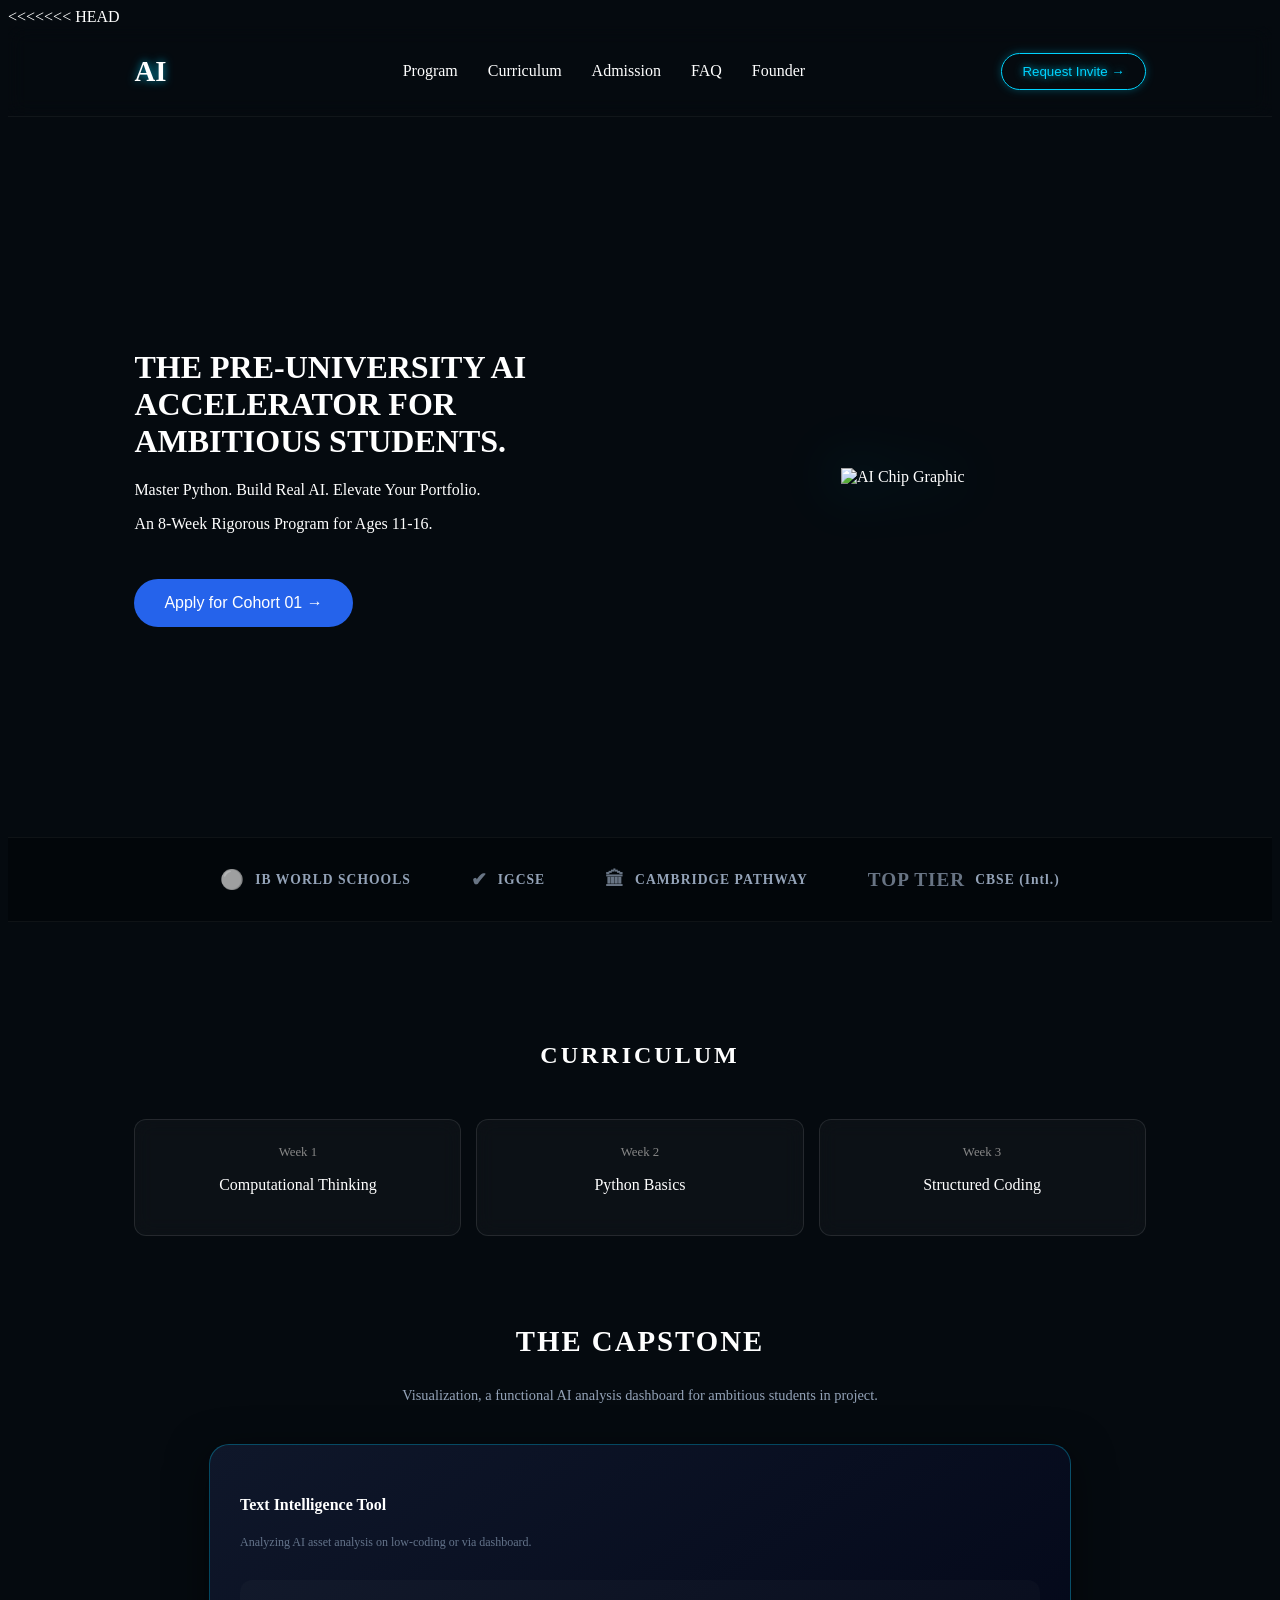
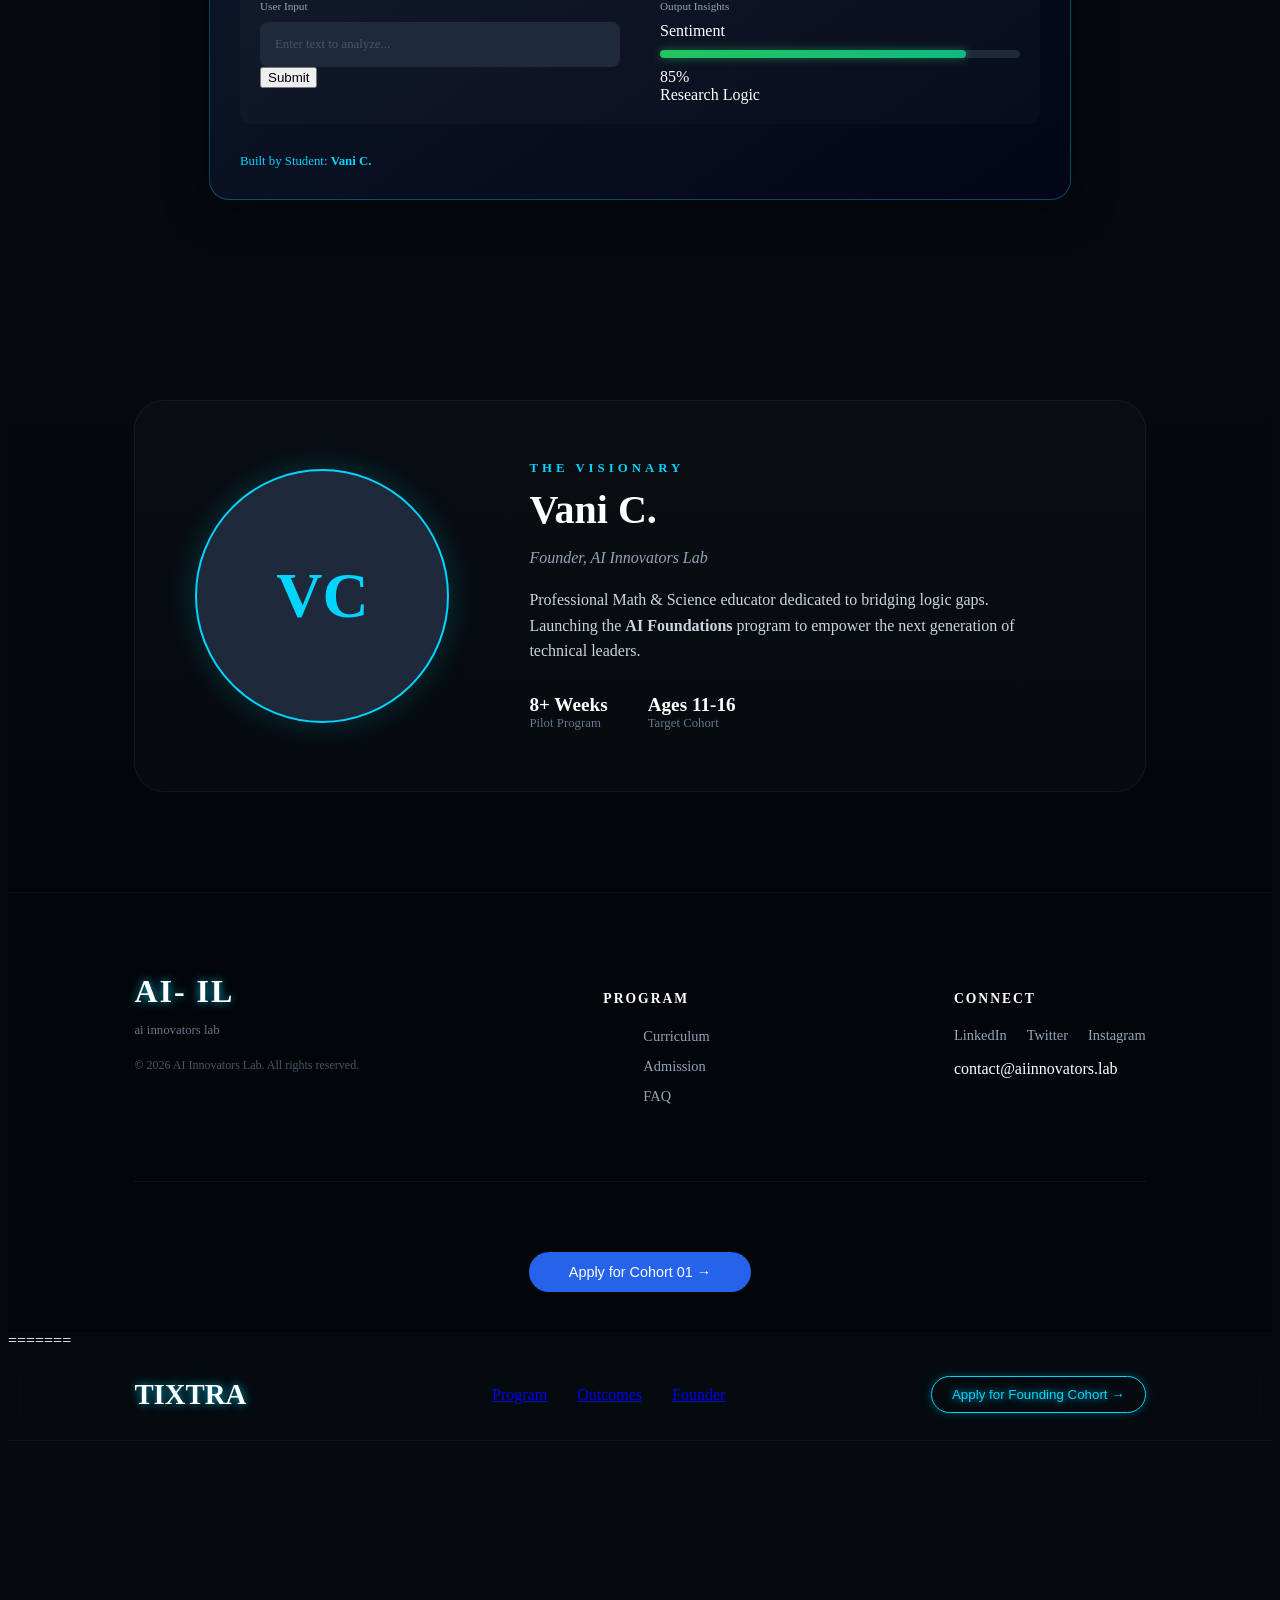
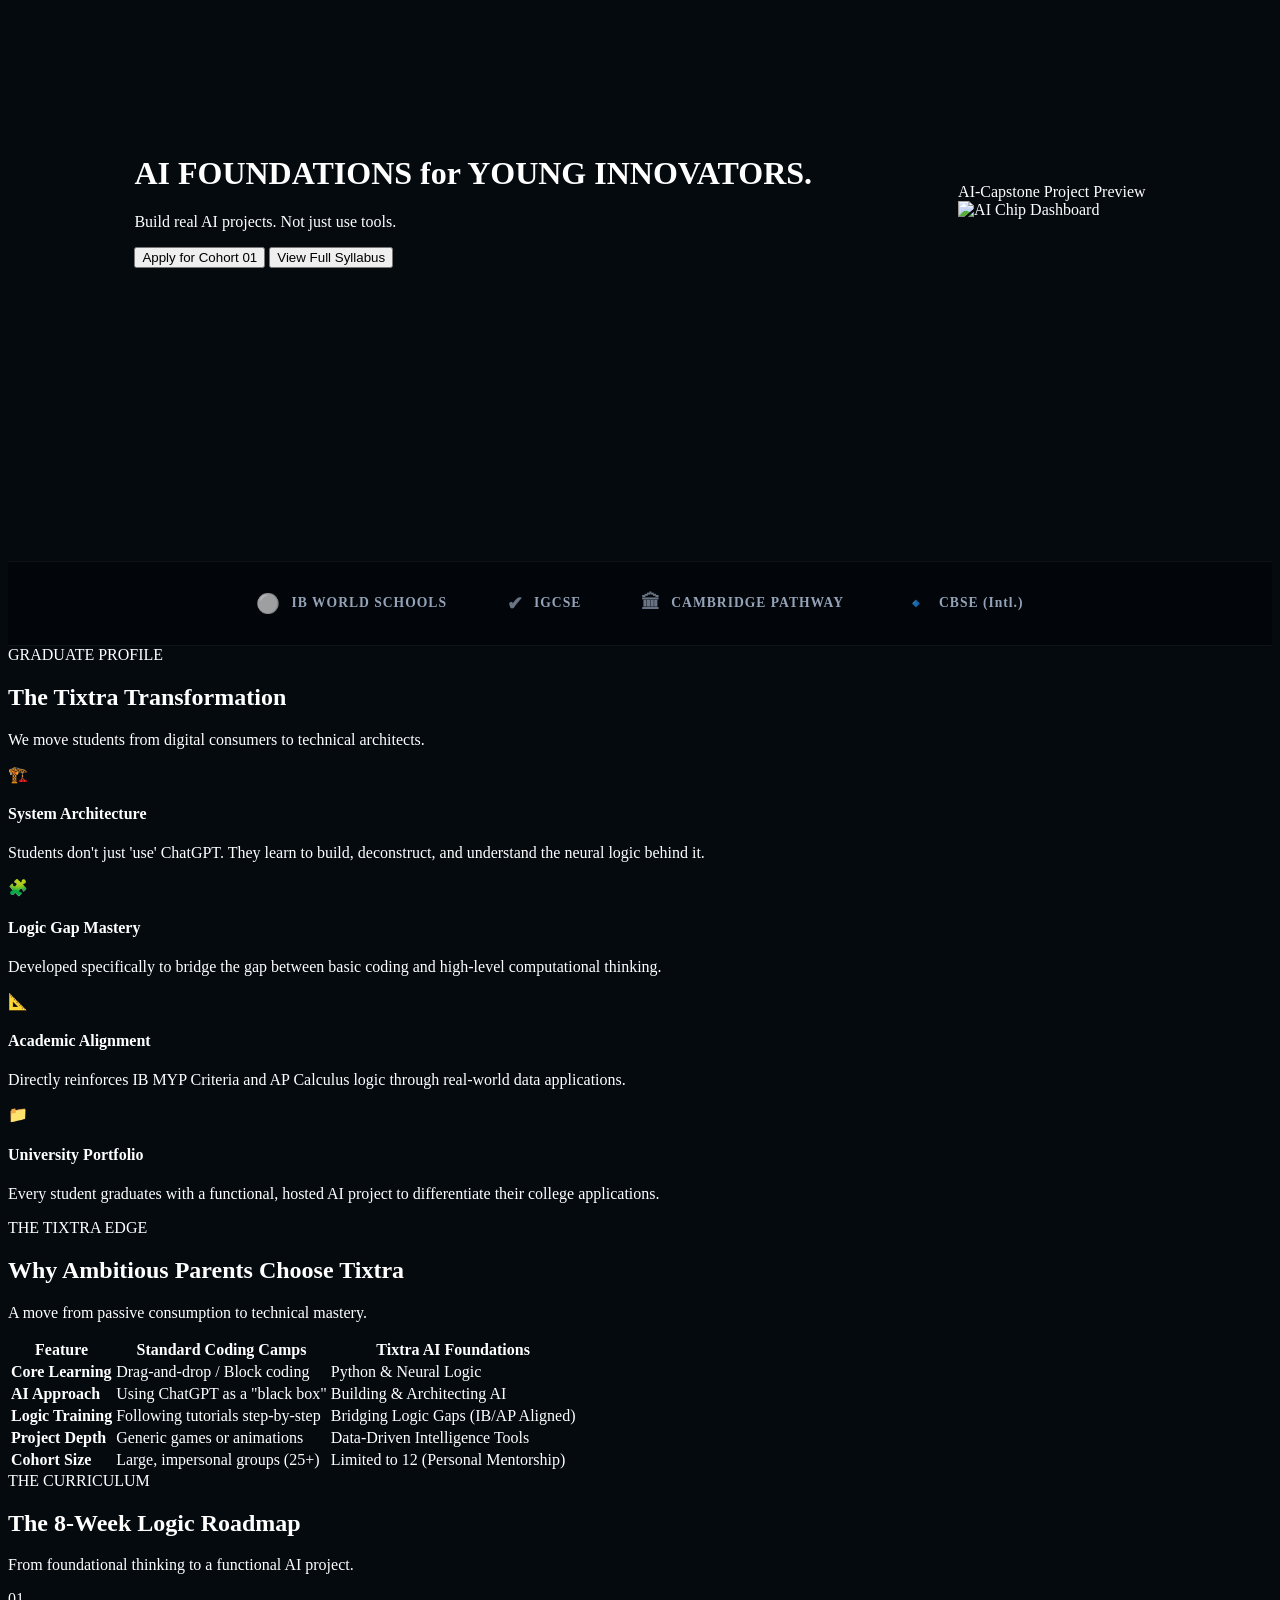
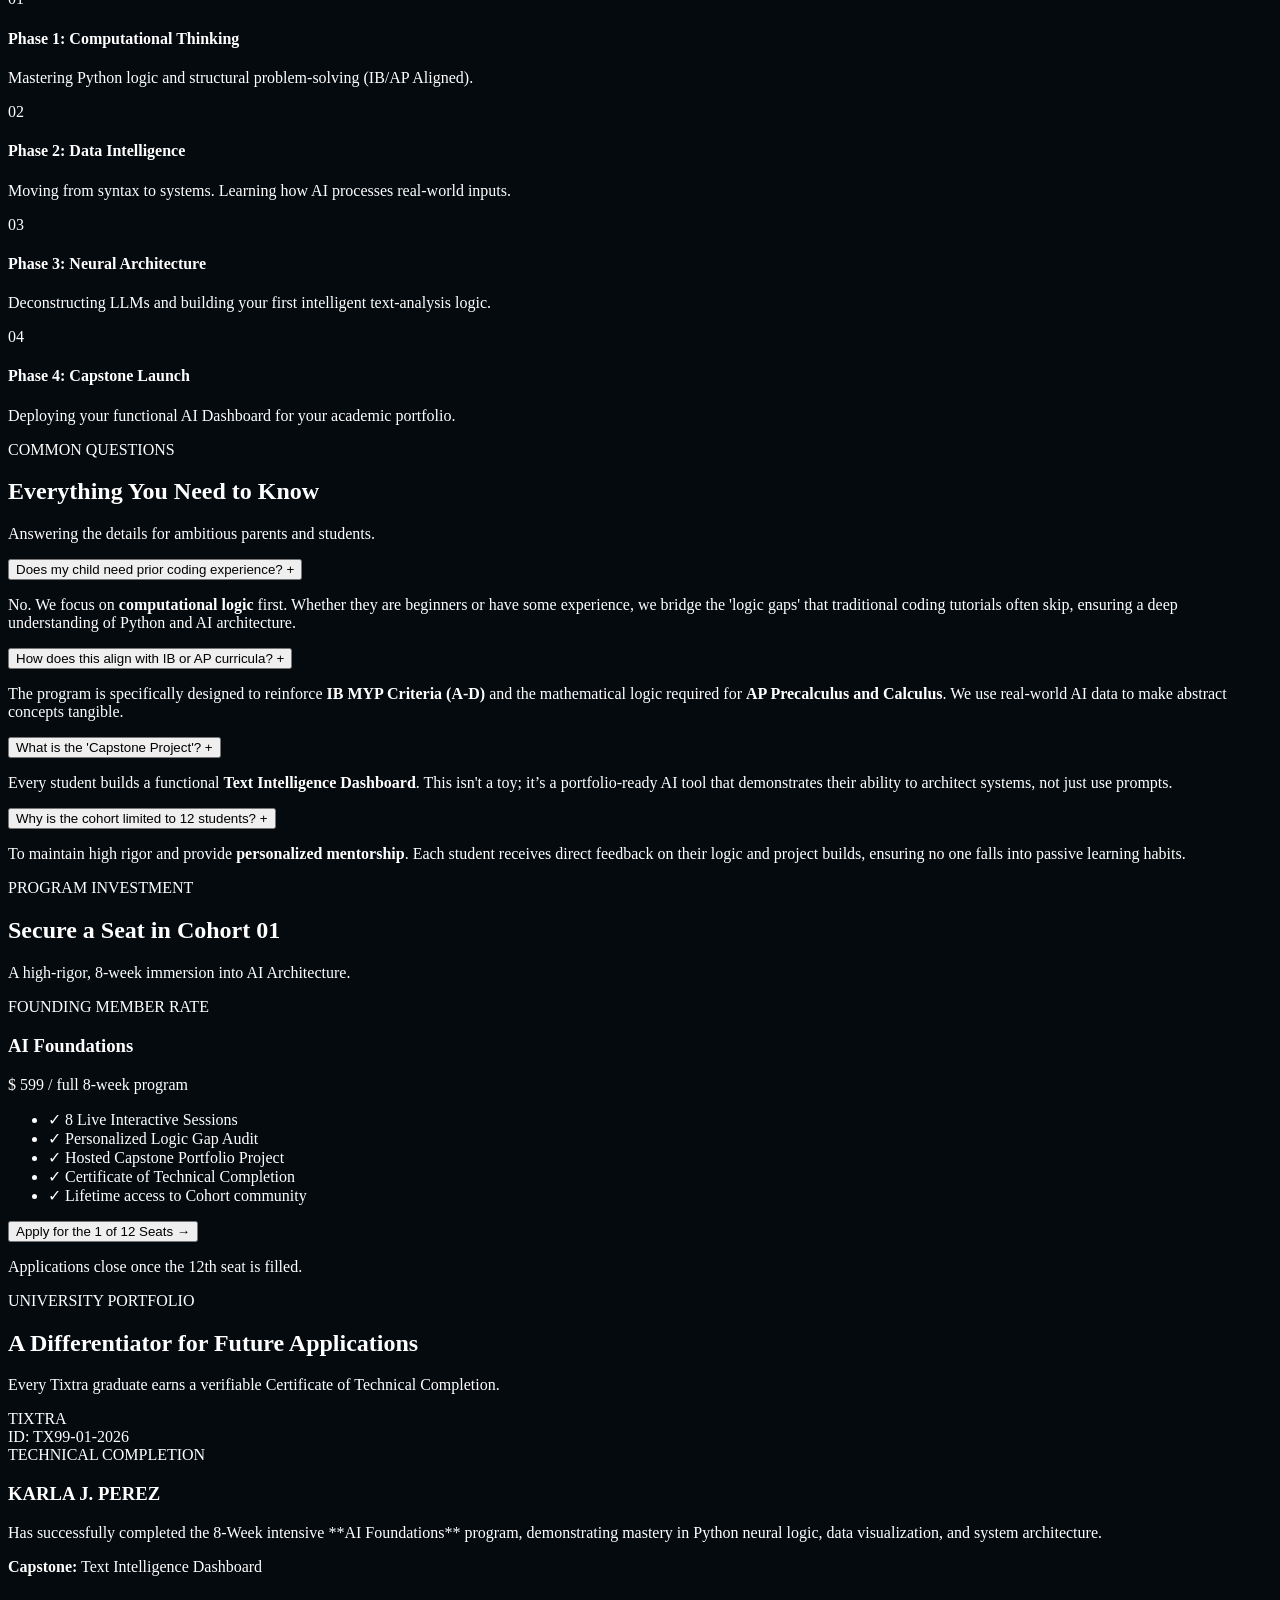
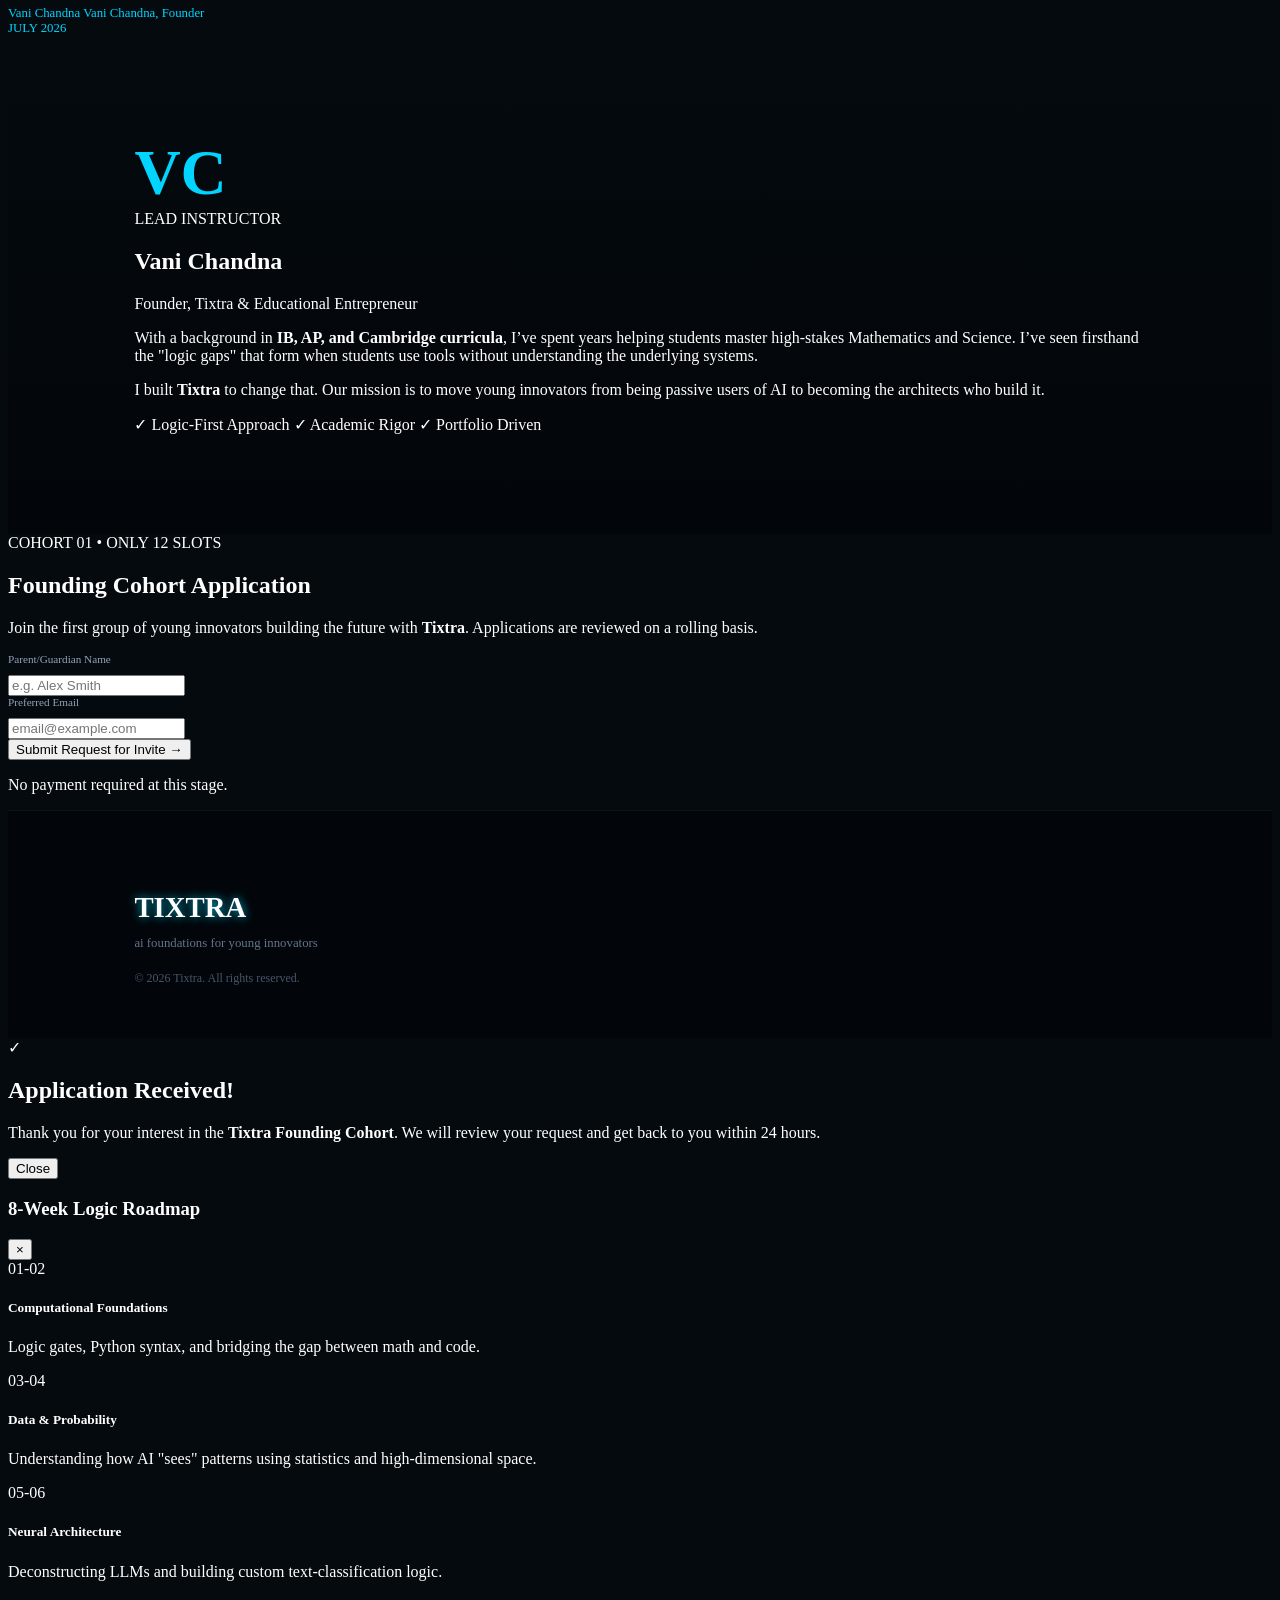
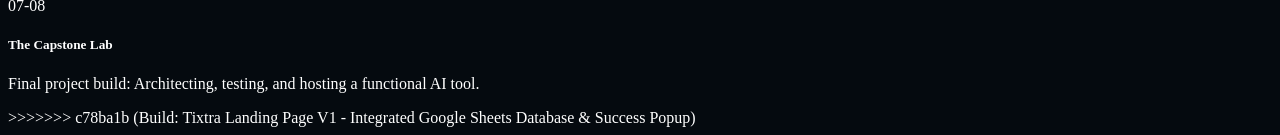
==== index.html @ eb95f3bb "Build: Tixtra Landing Page V1 - Integrated Google Sheets Database & Success Popup" ====
<<<<<<< HEAD
<!DOCTYPE html>
<html lang="en">
<head>
    <meta charset="UTF-8">
    <meta name="viewport" content="width=device-width, initial-scale=1.0">
    <title>AI Accelerator</title>
    <link rel="stylesheet" href="style.css">
</head>
<body>

    <nav>
        <div class="logo">AI</div>
        <ul>
            <li>Program</li>
            <li>Curriculum</li>
            <li>Admission</li>
            <li>FAQ</li>
            <li><a href="#founder" style="text-decoration: none; color: inherit;">Founder</a></li>
        </ul>
        <button class="invite-btn">Request Invite →</button>
    </nav>

    <header class="hero">
        <div class="hero-content">
            <h1>THE PRE-UNIVERSITY AI ACCELERATOR FOR AMBITIOUS STUDENTS.</h1>
            <p>Master Python. Build Real AI. Elevate Your Portfolio.</p>
            <p class="sub-text">An 8-Week Rigorous Program for Ages 11-16.</p>
            <button class="cta-btn">Apply for Cohort 01 →</button>
        </div>

        <div class="hero-image">
            <div class="glow-container">
                <img src="your-ai-image.png" alt="AI Chip Graphic">
                </div>
        </div>
    </header>

    <section class="partners">
    <div class="partner-item">
        <span class="icon">⚪</span> 
        <span class="text">IB WORLD SCHOOLS</span>
    </div>
    <div class="partner-item">
        <span class="icon">✔</span> 
        <span class="text">IGCSE</span>
    </div>
    <div class="partner-item">
        <span class="icon">🏛</span> 
        <span class="text">CAMBRIDGE PATHWAY</span>
    </div>
    <div class="partner-item">
        <span class="icon">TOP TIER</span> 
        <span class="text">CBSE (Intl.)</span>
    </div>
    </section>

    <section class="curriculum">
        <h2>CURRICULUM</h2>
        <div class="weeks-grid">
            <div class="week-card"><span>Week 1</span><p>Computational Thinking</p></div>
            <div class="week-card"><span>Week 2</span><p>Python Basics</p></div>
            <div class="week-card"><span>Week 3</span><p>Structured Coding</p></div>
        </div>
        <div class="capstone-container">
            <div class="capstone-header">
                <h3>THE CAPSTONE</h3>
                <p>Visualization, a functional AI analysis dashboard for ambitious students in project.</p>
            </div>

            <div class="capstone-card">
                <div class="tool-header">
                    <h4>Text Intelligence Tool</h4>
                    <span class="tool-sub">Analyzing AI asset analysis on low-coding or via dashboard.</span>
                </div>
                
                <div class="tool-body">
                    <div class="input-area">
                        <label>User Input</label>
                        <div class="input-box">Enter text to analyze...</div>
                        <button class="tool-btn">Submit</button>
                    </div>
                    
                    <div class="output-area">
                        <label>Output Insights</label>
                        <div class="stat-bar">
                            <span>Sentiment</span>
                            <div class="progress-bg"><div class="progress-fill"></div></div>
                            <span class="percentage">85%</span>
                        </div>
                        <div class="tags">
                            <span>Research</span>
                            <span>Logic</span>
                        </div>
                    </div>
                </div>
                
                <div class="card-footer">
                    Built by Student: <strong>Vani C.</strong>
                </div>
            </div>
        </div>
    </section>

    <section id="founder" class="founder-section">
        <div class="founder-container">
            <div class="founder-image">
                <div class="profile-circle">
                    <span class="initials">VC</span>
                </div>
            </div>
            
            <div class="founder-info">
                <span class="label">THE VISIONARY</span>
                <h2>Vani C.</h2>
                <p class="founder-role">Founder, AI Innovators Lab</p>
                <p class="founder-bio">
                    Professional Math & Science educator dedicated to bridging logic gaps. 
                    Launching the <strong>AI Foundations</strong> program to empower the 
                    next generation of technical leaders.
                </p>
                <div class="founder-stats">
                    <div class="stat"><strong>8+ Weeks</strong><span>Pilot Program</span></div>
                    <div class="stat"><strong>Ages 11-16</strong><span>Target Cohort</span></div>
                </div>
            </div>
        </div>
    </section>

    <footer class="main-footer">
        <div class="footer-grid">
            <div class="footer-brand">
                <div class="logo">AI- IL</div>
                <p class="brand-tagline">ai innovators lab</p>
                <p class="copyright">© 2026 AI Innovators Lab. All rights reserved.</p>
            </div>

            <div class="footer-links">
                <h4>PROGRAM</h4>
                <ul>
                    <li><a href="#">Curriculum</a></li>
                    <li><a href="#">Admission</a></li>
                    <li><a href="#">FAQ</a></li>
                </ul>
            </div>

            <div class="footer-contact">
                <h4>CONNECT</h4>
                <div class="social-icons">
                    <a href="#">LinkedIn</a>
                    <a href="#">Twitter</a>
                    <a href="#">Instagram</a>
                </div>
                <p class="contact-email">contact@aiinnovators.lab</p>
            </div>
        </div>
        
        <div class="footer-cta">
            <button class="cta-btn footer-btn">Apply for Cohort 01 →</button>
        </div>
    </footer>
</body>
=======
<!DOCTYPE html>
<html lang="en">
<head>
    <meta charset="UTF-8">
    <meta name="viewport" content="width=device-width, initial-scale=1.0">
    <title>Tixtra | AI Foundations</title>
    <link rel="stylesheet" href="style.css">
    <link rel="preconnect" href="https://fonts.googleapis.com">
    <link rel="preconnect" href="https://fonts.gstatic.com" crossorigin>
    <link href="https://fonts.googleapis.com/css2?family=Inter:wght@400;600;800;900&display=swap" rel="stylesheet">
    <link href="https://fonts.googleapis.com/css2?family=Dancing+Script&display=swap" rel="stylesheet">
</head>
<body>

    <nav>
        <div class="logo">TIXTRA</div>
        <ul>
            <li><a href="#hero">Program</a></li>
            <li><a href="#outcomes">Outcomes</a></li>
            <li><a href="#founder">Founder</a></li>
        </ul>
        <button class="invite-btn" onclick="location.href='#enroll'">Apply for Founding Cohort →</button>
    </nav>

    <header class="hero" id="hero">
        <div class="hero-left">
            <h1>AI FOUNDATIONS for YOUNG INNOVATORS.</h1>
            <p class="hero-subtext">Build real AI projects. Not just use tools.</p>
            <div class="hero-btns">
                <button class="blue-btn" onclick="location.href='#enroll'">Apply for Cohort 01</button>
                <button class="outline-btn" id="openSyllabus">View Full Syllabus</button>
            </div>
        </div>
        <div class="hero-right">
            <div class="dashboard-preview">
                <div class="dashboard-header">
                    <span>AI-Capstone Project Preview</span>
                </div>
                <div class="dashboard-body">
                    <img src="your-ai-graphic.png" alt="AI Chip Dashboard">
                </div>
            </div>
        </div>
    </header>

    <section class="partners">
        <div class="partner-item"><span class="icon">⚪</span><span class="text">IB WORLD SCHOOLS</span></div>
        <div class="partner-item"><span class="icon">✔</span><span class="text">IGCSE</span></div>
        <div class="partner-item"><span class="icon">🏛</span><span class="text">CAMBRIDGE PATHWAY</span></div>
        <div class="partner-item"><span class="icon">🔹</span><span class="text">CBSE (Intl.)</span></div>
    </section>

    <section id="outcomes" class="outcomes-section">
        <div class="section-header">
            <span class="label">GRADUATE PROFILE</span>
            <h2>The Tixtra Transformation</h2>
            <p>We move students from digital consumers to technical architects.</p>
        </div>

        <div class="outcomes-grid">
            <div class="outcome-card">
                <div class="outcome-icon">🏗️</div>
                <h4>System Architecture</h4>
                <p>Students don't just 'use' ChatGPT. They learn to build, deconstruct, and understand the neural logic behind it.</p>
            </div>

            <div class="outcome-card">
                <div class="outcome-icon">🧩</div>
                <h4>Logic Gap Mastery</h4>
                <p>Developed specifically to bridge the gap between basic coding and high-level computational thinking.</p>
            </div>

            <div class="outcome-card">
                <div class="outcome-icon">📐</div>
                <h4>Academic Alignment</h4>
                <p>Directly reinforces IB MYP Criteria and AP Calculus logic through real-world data applications.</p>
            </div>

            <div class="outcome-card highlight-card">
                <div class="outcome-icon">📁</div>
                <h4>University Portfolio</h4>
                <p>Every student graduates with a functional, hosted AI project to differentiate their college applications.</p>
            </div>
        </div>
    </section>

    <section id="comparison" class="comparison-section">
        <div class="section-header">
            <span class="label">THE TIXTRA EDGE</span>
            <h2>Why Ambitious Parents Choose Tixtra</h2>
            <p>A move from passive consumption to technical mastery.</p>
        </div>

        <div class="table-container">
            <table class="comparison-table">
                <thead>
                    <tr>
                        <th>Feature</th>
                        <th>Standard Coding Camps</th>
                        <th class="tixtra-column">Tixtra AI Foundations</th>
                    </tr>
                </thead>
                <tbody>
                    <tr>
                        <td><strong>Core Learning</strong></td>
                        <td>Drag-and-drop / Block coding</td>
                        <td class="tixtra-cell">Python & Neural Logic</td>
                    </tr>
                    <tr>
                        <td><strong>AI Approach</strong></td>
                        <td>Using ChatGPT as a "black box"</td>
                        <td class="tixtra-cell">Building & Architecting AI</td>
                    </tr>
                    <tr>
                        <td><strong>Logic Training</strong></td>
                        <td>Following tutorials step-by-step</td>
                        <td class="tixtra-cell">Bridging Logic Gaps (IB/AP Aligned)</td>
                    </tr>
                    <tr>
                        <td><strong>Project Depth</strong></td>
                        <td>Generic games or animations</td>
                        <td class="tixtra-cell">Data-Driven Intelligence Tools</td>
                    </tr>
                    <tr>
                        <td><strong>Cohort Size</strong></td>
                        <td>Large, impersonal groups (25+)</td>
                        <td class="tixtra-cell">Limited to 12 (Personal Mentorship)</td>
                    </tr>
                </tbody>
            </table>
        </div>
    </section>

    <section id="roadmap" class="roadmap-section">
        <div class="section-header">
            <span class="label">THE CURRICULUM</span>
            <h2>The 8-Week Logic Roadmap</h2>
            <p>From foundational thinking to a functional AI project.</p>
        </div>

        <div class="roadmap-container">
            <div class="roadmap-step">
                <div class="step-marker">01</div>
                <div class="step-content">
                    <h4>Phase 1: Computational Thinking</h4>
                    <p>Mastering Python logic and structural problem-solving (IB/AP Aligned).</p>
                </div>
            </div>

            <div class="roadmap-step">
                <div class="step-marker">02</div>
                <div class="step-content">
                    <h4>Phase 2: Data Intelligence</h4>
                    <p>Moving from syntax to systems. Learning how AI processes real-world inputs.</p>
                </div>
            </div>

            <div class="roadmap-step">
                <div class="step-marker">03</div>
                <div class="step-content">
                    <h4>Phase 3: Neural Architecture</h4>
                    <p>Deconstructing LLMs and building your first intelligent text-analysis logic.</p>
                </div>
            </div>

            <div class="roadmap-step glow-step">
                <div class="step-marker">04</div>
                <div class="step-content">
                    <h4>Phase 4: Capstone Launch</h4>
                    <p>Deploying your functional AI Dashboard for your academic portfolio.</p>
                </div>
            </div>
        </div>
    </section>

    <section id="faq" class="faq-section">
        <div class="section-header">
            <span class="label">COMMON QUESTIONS</span>
            <h2>Everything You Need to Know</h2>
            <p>Answering the details for ambitious parents and students.</p>
        </div>

        <div class="faq-container">
            <div class="faq-item">
                <button class="faq-question">Does my child need prior coding experience? <span>+</span></button>
                <div class="faq-answer">
                    <p>No. We focus on <strong>computational logic</strong> first. Whether they are beginners or have some experience, we bridge the 'logic gaps' that traditional coding tutorials often skip, ensuring a deep understanding of Python and AI architecture.</p>
                </div>
            </div>

            <div class="faq-item">
                <button class="faq-question">How does this align with IB or AP curricula? <span>+</span></button>
                <div class="faq-answer">
                    <p>The program is specifically designed to reinforce <strong>IB MYP Criteria (A-D)</strong> and the mathematical logic required for <strong>AP Precalculus and Calculus</strong>. We use real-world AI data to make abstract concepts tangible.</p>
                </div>
            </div>

            <div class="faq-item">
                <button class="faq-question">What is the 'Capstone Project'? <span>+</span></button>
                <div class="faq-answer">
                    <p>Every student builds a functional <strong>Text Intelligence Dashboard</strong>. This isn't a toy; it’s a portfolio-ready AI tool that demonstrates their ability to architect systems, not just use prompts.</p>
                </div>
            </div>

            <div class="faq-item">
                <button class="faq-question">Why is the cohort limited to 12 students? <span>+</span></button>
                <div class="faq-answer">
                    <p>To maintain high rigor and provide <strong>personalized mentorship</strong>. Each student receives direct feedback on their logic and project builds, ensuring no one falls into passive learning habits.</p>
                </div>
            </div>
        </div>
    </section>

    <section id="pricing" class="pricing-section">
        <div class="section-header">
            <span class="label">PROGRAM INVESTMENT</span>
            <h2>Secure a Seat in Cohort 01</h2>
            <p>A high-rigor, 8-week immersion into AI Architecture.</p>
        </div>

        <div class="pricing-card">
            <div class="pricing-badge">FOUNDING MEMBER RATE</div>
            <h3 class="program-title">AI Foundations</h3>
            <div class="price-display">
                <span class="currency">$</span>
                <span class="amount">599</span>
                <span class="period">/ full 8-week program</span>
            </div>
            
            <ul class="pricing-features">
                <li><span>✓</span> 8 Live Interactive Sessions</li>
                <li><span>✓</span> Personalized Logic Gap Audit</li>
                <li><span>✓</span> Hosted Capstone Portfolio Project</li>
                <li><span>✓</span> Certificate of Technical Completion</li>
                <li><span>✓</span> Lifetime access to Cohort community</li>
            </ul>

            <button class="pricing-cta" onclick="location.href='#enroll'">Apply for the 1 of 12 Seats →</button>
            <p class="pricing-subtext">Applications close once the 12th seat is filled.</p>
        </div>
    </section>

    <section id="certificate" class="certificate-section">
        <div class="section-header">
            <span class="label">UNIVERSITY PORTFOLIO</span>
            <h2>A Differentiator for Future Applications</h2>
            <p>Every Tixtra graduate earns a verifiable Certificate of Technical Completion.</p>
        </div>

        <div class="certificate-container">
            <div class="certificate-card">
                <div class="card-glow"></div>
                
                <div class="card-header">
                    <div class="card-logo">TIXTRA</div>
                    <span class="card-id">ID: TX99-01-2026</span>
                </div>

                <div class="card-body">
                    <span class="cert-label">TECHNICAL COMPLETION</span>
                    <h3>KARLA J. PEREZ</h3> <p class="cert-text">
                        Has successfully completed the 8-Week intensive **AI Foundations** program, 
                        demonstrating mastery in Python neural logic, data visualization, 
                        and system architecture.
                    </p>
                    <div class="project-line">
                        <strong>Capstone:</strong> Text Intelligence Dashboard
                    </div>
                </div>

                <div class="card-footer">
                    <div class="signature">
                        <span class="sig-line">Vani Chandna</span>
                        <span class="sig-label">Vani Chandna, Founder</span>
                    </div>
                    <div class="date">
                        <span>JULY 2026</span>
                    </div>
                </div>
            </div>
        </div>
    </section>

    <section id="founder" class="founder-section">
        <div class="founder-wrapper">
            <div class="profile-area">
                <div class="profile-frame">
                    <span class="initials">VC</span>
                </div>
            </div>
            
            <div class="info-area">
                <span class="label">LEAD INSTRUCTOR</span>
                <h2>Vani Chandna</h2>
                <p class="role">Founder, Tixtra & Educational Entrepreneur</p>
                
                <div class="bio-content">
                    <p>
                        With a background in <strong>IB, AP, and Cambridge curricula</strong>, I’ve spent years helping students master high-stakes Mathematics and Science. I’ve seen firsthand the "logic gaps" that form when students use tools without understanding the underlying systems.
                    </p>
                    <p>
                        I built <strong>Tixtra</strong> to change that. Our mission is to move young innovators from being passive users of AI to becoming the architects who build it. 
                    </p>
                </div>

                <div class="philosophy-tags">
                    <span>✓ Logic-First Approach</span>
                    <span>✓ Academic Rigor</span>
                    <span>✓ Portfolio Driven</span>
                </div>
            </div>
        </div>
    </section>

    <section id="enroll" class="enroll-section">
        <div class="enroll-wrapper">
            <div class="enroll-content">
                <span class="scarcity-badge">COHORT 01 • ONLY 12 SLOTS</span>
                <h2>Founding Cohort Application</h2>
                <p>Join the first group of young innovators building the future with <strong>Tixtra</strong>. Applications are reviewed on a rolling basis.</p>
            </div>

            <div class="form-container">
                <form class="enroll-form" id="tixtraForm">
                    <div class="input-group">
                        <label>Parent/Guardian Name</label>
                        <input type="text" name="parent_name" placeholder="e.g. Alex Smith" required>
                    </div>
                    <div class="input-group">
                        <label>Preferred Email</label>
                        <input type="email" name="email" placeholder="email@example.com" required>
                    </div>
                    
                    <button type="submit" id="submitBtn" class="apply-btn">Submit Request for Invite →</button>
                </form> 
                <p class="form-note">No payment required at this stage.</p>
            </div>
        </div>
    </section>

    <footer class="main-footer">
        <div class="logo">TIXTRA</div>
        <p class="brand-tagline">ai foundations for young innovators</p>
        <p class="copyright">© 2026 Tixtra. All rights reserved.</p>
    </footer>

    <div id="successOverlay" class="overlay">
        <div class="success-card">
            <div class="check-icon">✓</div>
            <h2>Application Received!</h2>
            <p>Thank you for your interest in the <strong>Tixtra Founding Cohort</strong>. We will review your request and get back to you within 24 hours.</p>
            <button onclick="closePopup()" class="close-btn">Close</button>
        </div>
    </div>

    

    <div id="syllabusModal" class="modal-overlay">
        <div class="modal-card">
            <div class="modal-header">
                <h3>8-Week Logic Roadmap</h3>
                <button class="close-modal" id="closeSyllabus">&times;</button>
            </div>
            <div class="modal-body">
                <div class="week-item">
                    <span class="week-no">01-02</span>
                    <div class="week-info">
                        <h5>Computational Foundations</h5>
                        <p>Logic gates, Python syntax, and bridging the gap between math and code.</p>
                    </div>
                </div>
                <div class="week-item">
                    <span class="week-no">03-04</span>
                    <div class="week-info">
                        <h5>Data & Probability</h5>
                        <p>Understanding how AI "sees" patterns using statistics and high-dimensional space.</p>
                    </div>
                </div>
                <div class="week-item">
                    <span class="week-no">05-06</span>
                    <div class="week-info">
                        <h5>Neural Architecture</h5>
                        <p>Deconstructing LLMs and building custom text-classification logic.</p>
                    </div>
                </div>
                <div class="week-item highlight-week">
                    <span class="week-no">07-08</span>
                    <div class="week-info">
                        <h5>The Capstone Lab</h5>
                        <p>Final project build: Architecting, testing, and hosting a functional AI tool.</p>
                    </div>
                </div>
            </div>
        </div>
    </div>

    <script>
        const tixtraForm = document.getElementById('tixtraForm');
        const scriptURL = 'https://script.google.com/macros/s/AKfycbz_pq2Gnx802ktpIX1muOO3-zdIW5PM2GXirFlk18jea5eJmMyfDBCrEYNu-rP-PDpb/exec'; // <--- PASTE YOUR URL HERE
        const successOverlay = document.getElementById('successOverlay');
        const submitBtn = document.getElementById('submitBtn');

        tixtraForm.addEventListener('submit', e => {
            e.preventDefault();
            
            // 1. Visual feedback: Change button state
            submitBtn.disabled = true;
            submitBtn.innerText = "Syncing with Database...";
            submitBtn.style.opacity = "0.7";

            // 2. Send data to your Google Sheet / Email Script
            fetch(scriptURL, { 
                method: 'POST', 
                body: new FormData(tixtraForm)
            })
            .then(response => {
                if(response.ok) {
                    // 3. Trigger your premium Success Popup
                    successOverlay.style.display = 'flex';
                    tixtraForm.reset();
                } else {
                    throw new Error('Network response was not ok.');
                }
            })
            .catch(error => {
                console.error('Error!', error.message);
                alert("Connection issue. Please try again or contact Vani directly.");
            })
            .finally(() => {
                // 4. Reset button state
                submitBtn.disabled = false;
                submitBtn.innerText = "Submit Request for Invite →";
                submitBtn.style.opacity = "1";
            });
        });

        function closePopup() {
            successOverlay.style.display = 'none';
        }

        // FAQ Accordion Logic
        document.querySelectorAll('.faq-question').forEach(button => {
            button.addEventListener('click', () => {
                const faqItem = button.parentElement;
                
                // Close other open items (optional)
                document.querySelectorAll('.faq-item').forEach(item => {
                    if (item !== faqItem) item.classList.remove('active');
                });

                faqItem.classList.toggle('active');
            });
        });
        // Syllabus Modal Logic
        const syllabusModal = document.getElementById('syllabusModal');
        const openBtn = document.getElementById('openSyllabus');
        const closeBtn = document.getElementById('closeSyllabus');

        openBtn.addEventListener('click', () => {
            syllabusModal.style.display = 'flex';
        });

        closeBtn.addEventListener('click', () => {
            syllabusModal.style.display = 'none';
        });

        // Close modal if user clicks outside the card
        window.addEventListener('click', (e) => {
            if (e.target === syllabusModal) {
                syllabusModal.style.display = 'none';
            }
        });
    </script>
</body>
>>>>>>> c78ba1b (Build: Tixtra Landing Page V1 - Integrated Google Sheets Database & Success Popup)
</html>
---- style.css ----
<<<<<<< HEAD
/* General Reset */
* {
    margin: 0;
    padding: 0;
    box-sizing: border-box;
    font-family: 'Inter', sans-serif; /* A clean modern font */
}

html {
    scroll-behavior: smooth;
}

body {
    background-color: #050a0f; /* Deep dark blue/black */
    color: white;
}

/* Navigation */
nav {
    display: flex;
    justify-content: space-between;
    align-items: center;
    padding: 20px 10%;
    
    /* Sticky Magic */
    position: sticky;       /* 1. Keeps it in place */
    top: 0;                 /* 2. Sticks it to the very top */
    z-index: 1000;          /* 3. Ensures it stays ABOVE other elements as you scroll */
    background-color: rgba(5, 10, 15, 0.8); /* 4. Makes it slightly transparent */
    
    /* Optional: Blur effect to look like the image */
    backdrop-filter: blur(10px); 
    border-bottom: 1px solid rgba(255, 255, 255, 0.05);
}

nav ul {
    display: flex;
    list-style: none;
    gap: 30px;
}

.invite-btn {
    background: transparent;
    border: 1px solid #00d4ff;
    color: #00d4ff;
    padding: 10px 20px;
    border-radius: 20px;
    cursor: pointer;
    transition: 0.3s; /* Makes the glow feel "smooth" when you hover */
    
    /* The Glow Effect */
    text-shadow: 0 0 8px #00d4ff;
    box-shadow: 0 0 10px rgba(0, 212, 255, 0.3);
}

/* Make it glow brighter when you hover your mouse over it */
.invite-btn:hover {
    box-shadow: 0 0 20px rgba(0, 212, 255, 0.6);
    background-color: rgba(0, 212, 255, 0.1);
}

/* Hero Section */
.hero {
    display: flex;             /* 1. This activates Flexbox */
    align-items: center;       /* 2. Vertically centers the text and image */
    justify-content: space-between; /* 3. Pushes them to the far edges */
    min-height: 80vh;          /* 4. Makes the section take up 80% of the screen height */
    padding: 0 10%;            /* 5. Adds breathing room on the left/right */
    gap: 40px;                 /* 6. Ensures the text and image don't touch */
}

.hero-content {
    flex: 1;                   /* Takes up 50% of the width */
    max-width: 600px;
}

.hero-image {
    flex: 1;                   /* Takes up the other 50% */
    display: flex;
    justify-content: center;   /* Centers the image inside its half */
}

.hero-image img {
    max-width: 100%;           /* Ensures the image doesn't overflow */
    height: auto;
    filter: drop-shadow(0 0 30px rgba(0, 212, 255, 0.4)); /* Adds a glow around the image! */
}

.cta-btn {
    background-color: #2563eb;
    color: white;
    border: none;
    padding: 15px 30px;
    border-radius: 30px;
    font-size: 1rem;
    margin-top: 30px;
    cursor: pointer;
}

/* Curriculum Grid */
.curriculum {
    text-align: center;
    padding: 100px 10%;
}

.curriculum h2 {
    font-size: 1.5rem;
    letter-spacing: 3px;
    color: #ffffff;
    margin-bottom: 50px;
    text-transform: uppercase;nav-down: ;
}

.weeks-grid {
    display: grid;
    grid-template-columns: repeat(auto-fit, minmax(120px, 1fr));
    gap: 15px;
    margin-top: 40px;
}

.week-card {
    background: rgba(255, 255, 255, 0.03); /* Very transparent white */
    border: 1px solid rgba(255, 255, 255, 0.1);
    padding: 25px;
    border-radius: 12px;
    backdrop-filter: blur(10px); /* This creates the frosted glass look */
    text-align: center;
    transition: transform 0.2s;
}

.week-card:hover {
    border-color: #00d4ff; /* Border turns blue on hover */
    transform: translateY(-5px); /* Card lifts up slightly */
}

.week-card span {
    display: block;
    font-size: 0.8rem;
    color: #888; /* Dimmer text for "Week 1" */
    margin-bottom: 10px;
}

.partners {
    display: flex;
    justify-content: center;   /* Centers the group of logos */
    align-items: center;
    gap: 60px;                 /* Big gap between logos */
    background-color: #02060a; /* Slightly darker than the main background */
    padding: 30px 10%;
    border-top: 1px solid rgba(255, 255, 255, 0.05);
    border-bottom: 1px solid rgba(255, 255, 255, 0.05);
}

.partner-item {
    display: flex;
    align-items: center;
    gap: 10px;
    color: #94a3b8;           /* Muted blue-gray color */
    font-size: 0.85rem;
    font-weight: 600;
    letter-spacing: 1px;
}

.partner-item .icon {
    font-size: 1.2rem;
    opacity: 0.7;
}

/* Layout for the Capstone area */
.capstone-container {
    margin-top: 60px;
    display: flex;
    flex-direction: column;
    align-items: center;
    gap: 30px;
}

.capstone-header h3 {
    font-size: 1.8rem;
    letter-spacing: 2px;
}

.capstone-header p {
    color: #94a3b8;
    font-size: 0.9rem;
    max-width: 500px;
    margin: 10px auto;
}

/* The Main Project Box */
.capstone-card {
    background: linear-gradient(145deg, #0f172a, #020617); /* Subtle dark gradient */
    border: 1px solid rgba(0, 212, 255, 0.3); /* The Blue Border */
    border-radius: 20px;
    padding: 30px;
    width: 100%;
    max-width: 800px;
    box-shadow: 0 10px 40px rgba(0, 0, 0, 0.5);
}

.tool-header {
    text-align: left;
    margin-bottom: 30px;
}

.tool-sub {
    font-size: 0.75rem;
    color: #64748b;
}

/* Internal Layout (Side-by-side inside the card) */
.tool-body {
    display: flex;
    gap: 40px;
    background: rgba(255, 255, 255, 0.02);
    padding: 20px;
    border-radius: 12px;
}

.input-area, .output-area {
    flex: 1;
    text-align: left;
}

label {
    font-size: 0.7rem;
    color: #94a3b8;
    display: block;
    margin-bottom: 10px;
}

.input-box {
    background: #1e293b;
    padding: 15px;
    border-radius: 8px;
    font-size: 0.8rem;
    color: #475569;
}

/* The Sentiment Progress Bar */
.progress-bg {
    background: #1e293b;
    height: 8px;
    border-radius: 4px;
    margin: 10px 0;
    width: 100%;
}

.progress-fill {
    background: linear-gradient(to right, #22c55e, #10b981); /* Green gradient */
    width: 85%;
    height: 100%;
    border-radius: 4px;
    box-shadow: 0 0 10px rgba(34, 197, 94, 0.5);
}

.card-footer {
    margin-top: 30px;
    font-size: 0.8rem;
    color: #00d4ff;
    text-align: left;
}

.logo {
    font-size: 1.8rem;
    font-weight: 900;
    color: #ffffff;
    text-shadow: 0 0 10px rgba(0, 212, 255, 0.8);
    cursor: pointer;
}

.founder-section {
    padding: 100px 10%;
    background: linear-gradient(to bottom, #050a0f, #02060a);
}

.founder-container {
    display: flex;
    align-items: center;
    gap: 80px;
    background: rgba(255, 255, 255, 0.02);
    padding: 60px;
    border-radius: 30px;
    border: 1px solid rgba(255, 255, 255, 0.05);
}

.profile-circle {
    width: 250px;
    height: 250px;
    border-radius: 50%;
    background: #1e293b;
    display: flex;
    justify-content: center;
    align-items: center;
    border: 2px solid #00d4ff;
    box-shadow: 0 0 30px rgba(0, 212, 255, 0.2);
}

.initials {
    font-size: 4rem;
    font-weight: 800;
    color: #00d4ff;
}

.founder-info .label {
    color: #00d4ff;
    font-size: 0.8rem;
    letter-spacing: 4px;
    font-weight: 700;
}

.founder-info h2 {
    font-size: 2.5rem;
    margin: 10px 0;
}

.founder-role {
    color: #94a3b8;
    margin-bottom: 20px;
    font-style: italic;
}

.founder-bio {
    max-width: 500px;
    line-height: 1.6;
    color: #cbd5e1;
    margin-bottom: 30px;
}

.founder-stats {
    display: flex;
    gap: 40px;
}

.stat strong {
    display: block;
    font-size: 1.2rem;
    color: #ffffff;
}

.stat span {
    font-size: 0.8rem;
    color: #64748b;
}

.main-footer {
    background-color: #02060a;
    padding: 80px 10% 40px 10%;
    border-top: 1px solid rgba(255, 255, 255, 0.05);
}

.footer-grid {
    display: flex;
    justify-content: space-between;
    flex-wrap: wrap;
    gap: 40px;
    margin-bottom: 60px;
}

.footer-brand .logo {
    font-size: 2rem;
    margin-bottom: 5px;
    letter-spacing: 2px;
}

.brand-tagline {
    font-size: 0.8rem;
    color: #64748b;
    text-transform: lowercase;
    margin-bottom: 20px;
}

.copyright {
    font-size: 0.75rem;
    color: #475569;
}

.footer-links h4, .footer-contact h4 {
    font-size: 0.85rem;
    letter-spacing: 2px;
    color: #ffffff;
    margin-bottom: 20px;
}

.footer-links ul {
    list-style: none;
}

.footer-links li {
    margin-bottom: 12px;
}

.footer-links a, .social-icons a {
    text-decoration: none;
    color: #94a3b8;
    font-size: 0.9rem;
    transition: color 0.3s;
}

.footer-links a:hover, .social-icons a:hover {
    color: #00d4ff; /* Glow blue on hover */
}

.social-icons {
    display: flex;
    gap: 20px;
    margin-bottom: 15px;
}

.footer-cta {
    text-align: center;
    border-top: 1px solid rgba(255, 255, 255, 0.05);
    padding-top: 40px;
}

.footer-btn {
    padding: 12px 40px;
    font-size: 0.9rem;
}

/* On mobile, let them wrap so they don't go off-screen */
@media (max-width: 768px) {
    .hero {
        flex-direction: column; /* Switches from side-by-side to stacked */
        text-align: center;
        padding-top: 50px;
    }
    
    .hero-content {
        max-width: 100%;
    }

    .partners {
        flex-wrap: wrap;
        gap: 30px;
        justify-content: space-around;
    }

    .founder-container {
        flex-direction: column;
        text-align: center;
        padding: 40px 20px;
    }
    .founder-stats {
        justify-content: center;
    }
        .footer-grid {
        flex-direction: column;
        text-align: center;
    }
    .social-icons {
        justify-content: center;
    }
=======
/* Color Palette & Font Setup */
* { margin: 0; padding: 0; box-sizing: border-box; font-family: 'Inter', sans-serif; }
html { scroll-behavior: smooth; }
body { background-color: #050a0f; color: white; line-height: 1.6; }

/* The Key Look: Text Shadows for Neon Glow */
h1, h2, h3, h4, .logo {
    text-shadow: 0 0 10px rgba(255, 255, 255, 0.3); /* Base white glow */
}

.logo, .invite-btn, #outcomes strong, .form-container button {
    color: #00d4ff; /* The Neon Cyan from the image */
    text-shadow: 0 0 15px rgba(0, 212, 255, 0.6);
}

/* Nav */
nav { display: flex; justify-content: space-between; align-items: center; padding: 20px 10%; position: sticky; top: 0; z-index: 1000; background: rgba(5, 10, 15, 0.85); backdrop-filter: blur(15px); border-bottom: 1px solid rgba(255, 255, 255, 0.03); }
nav ul { display: flex; list-style: none; gap: 40px; }
nav a { text-decoration: none; color: #94a3b8; font-size: 0.9rem; font-weight: 600; letter-spacing: 1px; transition: 0.3s; }
nav a:hover { color: #00d4ff; }

.logo { font-size: 1.6rem; font-weight: 900; letter-spacing: 4px; }
.invite-btn { background: transparent; border: 1px solid #00d4ff; padding: 10px 20px; border-radius: 20px; font-weight: 600; cursor: pointer; }

/* Hero Section (Replicates the Image split) */
.hero { display: flex; align-items: center; min-height: 90vh; padding: 0 10%; gap: 60px; }
.hero-left { flex: 1; text-align: left; }
.hero-left h1 { font-size: 3.5rem; font-weight: 900; line-height: 1.1; margin-bottom: 20px; letter-spacing: -2px; }
.hero-subtext { font-size: 1.5rem; color: #cbd5e1; margin-bottom: 10px; }
.hero-program-info { color: #888; margin-bottom: 40px; font-size: 0.9rem; }

.blue-btn { background: #2563eb; color: white; border: none; padding: 18px 36px; border-radius: 30px; font-weight: 700; cursor: pointer; transition: 0.3s; }
.blue-btn:hover { box-shadow: 0 0 30px rgba(37, 99, 235, 0.6); }

/* dashboard/chip image frame */
.hero-right { flex: 1; display: flex; justify-content: center; }
.dashboard-preview { background: #020617; border: 1px solid #00d4ff33; padding: 15px; border-radius: 12px; }
.dashboard-header { color: #888; font-size: 0.75rem; text-align: left; margin-bottom: 10px; padding-left: 5px; }
.dashboard-body img { max-width: 100%; height: auto; border-radius: 8px; filter: drop-shadow(0 0 20px #00d4ff22); }

/* Partners */
.partners { display: flex; justify-content: center; gap: 70px; background: #02060a; padding: 35px 10%; border-top: 1px solid #ffffff08; border-bottom: 1px solid #ffffff08; }
.partner-item { display: flex; align-items: center; gap: 10px; color: #94a3b8; font-size: 0.85rem; font-weight: 600; }

/* Outcomes / Capstone (The image-aligned split) */
.outcomes-section { padding: 100px 10%; }
.outcomes-container { display: flex; gap: 80px; align-items: center; text-align: left; }
.outcomes-content { flex: 1; }
.outcomes-content h2 { font-size: 2.2rem; margin-bottom: 30px; }
.snapshot-details ul { list-style: none; }
.snapshot-details li { font-size: 1.1rem; color: #cbd5e1; margin-bottom: 15px; padding-left: 10px; }

/* Outcomes Styling */
.section-header {
    margin-bottom: 60px;
}

.section-header h2 {
    font-size: 2.8rem;
    margin-top: 10px;
}

.outcomes-grid {
    display: grid;
    grid-template-columns: repeat(auto-fit, minmax(220px, 1fr));
    gap: 25px;
    margin-top: 40px;
}

.outcome-card {
    background: rgba(255, 255, 255, 0.02);
    border: 1px solid rgba(255, 255, 255, 0.05);
    padding: 40px 30px;
    border-radius: 24px;
    text-align: left;
    transition: all 0.4s ease;
}

.outcome-card:hover {
    background: rgba(0, 212, 255, 0.03);
    border-color: rgba(0, 212, 255, 0.3);
    transform: translateY(-10px);
}

.outcome-icon {
    font-size: 2rem;
    margin-bottom: 20px;
}

.outcome-card h4 {
    font-size: 1.25rem;
    color: #ffffff;
    margin-bottom: 15px;
    letter-spacing: 0.5px;
}

.outcome-card p {
    color: #94a3b8;
    font-size: 0.95rem;
    line-height: 1.6;
}

/* Highlight the Portfolio Card */
.highlight-card {
    border: 1px solid rgba(0, 212, 255, 0.2);
    box-shadow: 0 10px 30px rgba(0, 212, 255, 0.05);
}

.highlight-card h4 {
    color: #00d4ff;
}

.capstone-visual { flex: 1.2; text-align: center; }
.visual-header { margin-bottom: 30px; }
.visual-card { background: linear-gradient(145deg, #0f172a, #020617); border: 1px solid #00d4ff44; padding: 40px; border-radius: 20px; text-align: left; }
.visual-body { display: flex; gap: 30px; margin-top: 20px; }
.input-box { background: #1e293b; padding: 15px; border-radius: 5px; color: #475569; margin-top: 10px; }
.progress-bg { background: #1e293b; height: 10px; border-radius: 5px; margin-top: 10px; }
.progress-fill { background: #22c55e; width: 85%; height: 100%; border-radius: 5px; }

/* Founder */
/* Founder Section Refinement */
.founder-section {
    padding: 120px 10%;
    background: #02060a;
    border-top: 1px solid rgba(255, 255, 255, 0.03);
}

.founder-wrapper {
    display: flex;
    gap: 80px;
    max-width: 1000px;
    margin: 0 auto;
    align-items: center;
}

.profile-frame {
    width: 220px;
    height: 220px;
    border-radius: 30px; /* Slightly squared for a modern tech look */
    border: 2px solid #00d4ff;
    background: linear-gradient(145deg, #0f172a, #050a0f);
    display: flex;
    align-items: center;
    justify-content: center;
    font-size: 4rem;
    font-weight: 800;
    color: #00d4ff;
    box-shadow: 0 0 30px rgba(0, 212, 255, 0.1);
}

.info-area h2 {
    font-size: 2.5rem;
    margin: 10px 0;
}

.role {
    color: #00d4ff;
    font-weight: 600;
    margin-bottom: 25px;
    font-size: 1.1rem;
}

.bio-content p {
    color: #cbd5e1;
    font-size: 1.05rem;
    margin-bottom: 20px;
    line-height: 1.7;
}

.bio-content strong {
    color: white;
}

.philosophy-tags {
    display: flex;
    gap: 20px;
    margin-top: 30px;
}

.philosophy-tags span {
    font-size: 0.8rem;
    color: #94a3b8;
    background: rgba(255, 255, 255, 0.03);
    padding: 8px 16px;
    border-radius: 20px;
    border: 1px solid rgba(255, 255, 255, 0.05);
}


/* Form */
/* Enrollment Section Refresh */
.enroll-section {
    padding: 120px 10%;
    background: linear-gradient(to bottom, #050a0f, #02060a);
}

.enroll-wrapper {
    max-width: 900px;
    margin: 0 auto;
    display: flex;
    align-items: center;
    gap: 60px;
    background: rgba(255, 255, 255, 0.02);
    padding: 60px;
    border-radius: 30px;
    border: 1px solid rgba(0, 212, 255, 0.1);
    text-align: left;
}

.enroll-content {
    flex: 1;
}

.scarcity-badge {
    background: rgba(0, 212, 255, 0.1);
    color: #00d4ff;
    padding: 6px 12px;
    border-radius: 5px;
    font-size: 0.7rem;
    font-weight: 800;
    letter-spacing: 2px;
    border: 1px solid rgba(0, 212, 255, 0.2);
    display: inline-block;
    margin-bottom: 20px;
}

.enroll-content h2 {
    font-size: 2.2rem;
    margin-bottom: 20px;
    line-height: 1.2;
}

.enroll-content p {
    color: #94a3b8;
    font-size: 1rem;
}

/* The Glass Form */
.form-container {
    flex: 1;
    background: #050a0f;
    padding: 40px;
    border-radius: 20px;
    border: 1px solid rgba(255, 255, 255, 0.05);
    box-shadow: 0 20px 40px rgba(0, 0, 0, 0.4);
}

.input-group {
    margin-bottom: 20px;
}

.input-group label {
    display: block;
    font-size: 0.7rem;
    color: #64748b;
    text-transform: uppercase;
    margin-bottom: 8px;
    letter-spacing: 1px;
}

.enroll-form input {
    width: 100%;
    padding: 14px;
    background: rgba(255, 255, 255, 0.03);
    border: 1px solid #1e293b;
    border-radius: 8px;
    color: white;
    font-size: 0.9rem;
    outline: none;
}

.enroll-form input:focus {
    border-color: #00d4ff;
}

.apply-btn {
    width: 100%;
    background: #2563eb;
    color: white;
    border: none;
    padding: 16px;
    border-radius: 10px;
    font-weight: 700;
    cursor: pointer;
    transition: 0.3s;
    margin-top: 10px;
}

.apply-btn:hover {
    background: #1d4ed8;
    box-shadow: 0 0 20px rgba(37, 99, 235, 0.4);
}

.form-note {
    font-size: 0.75rem;
    color: #475569;
    margin-top: 15px;
    text-align: center;
}

/* Success Popup Styles */
.overlay {
    position: fixed;
    top: 0;
    left: 0;
    width: 100%;
    height: 100%;
    background: rgba(2, 6, 10, 0.9);
    backdrop-filter: blur(8px);
    display: none; /* Hidden by default */
    justify-content: center;
    align-items: center;
    z-index: 2000;
}

.success-card {
    background: #0f172a;
    border: 1px solid #00d4ff;
    padding: 50px;
    border-radius: 24px;
    text-align: center;
    max-width: 450px;
    box-shadow: 0 0 40px rgba(0, 212, 255, 0.2);
}

.check-icon {
    width: 60px;
    height: 60px;
    background: #00d4ff;
    color: #050a0f;
    font-size: 2rem;
    font-weight: 900;
    border-radius: 50%;
    display: flex;
    justify-content: center;
    align-items: center;
    margin: 0 auto 20px;
    box-shadow: 0 0 20px rgba(0, 212, 255, 0.4);
}

.success-card h2 {
    margin-bottom: 15px;
}

.success-card p {
    color: #94a3b8;
    margin-bottom: 30px;
}

.close-btn {
    background: transparent;
    border: 1px solid #1e293b;
    color: white;
    padding: 10px 30px;
    border-radius: 30px;
    cursor: pointer;
    transition: 0.3s;
}

.close-btn:hover {
    border-color: #00d4ff;
    color: #00d4ff;
}

/* Comparison Section Styling */
.comparison-section {
    padding: 100px 10%;
    background: #050a0f;
}

.table-container {
    margin-top: 50px;
    overflow-x: auto; /* Ensures it's mobile-friendly */
}

.comparison-table {
    width: 100%;
    border-collapse: collapse;
    background: rgba(255, 255, 255, 0.01);
    border-radius: 20px;
    overflow: hidden;
    text-align: left;
}

.comparison-table th, .comparison-table td {
    padding: 25px 30px;
    border-bottom: 1px solid rgba(255, 255, 255, 0.05);
    font-size: 0.95rem;
}

.comparison-table th {
    background: #0f172a;
    color: #94a3b8;
    text-transform: uppercase;
    letter-spacing: 1px;
    font-size: 0.8rem;
}

/* Highlighting the Tixtra Column */
.tixtra-column {
    background: rgba(0, 212, 255, 0.1) !important;
    color: #00d4ff !important;
    font-weight: 800;
    text-align: center;
}

.tixtra-cell {
    background: rgba(0, 212, 255, 0.03);
    color: white;
    font-weight: 600;
    text-align: center;
    border-left: 1px solid rgba(0, 212, 255, 0.2);
    border-right: 1px solid rgba(0, 212, 255, 0.2);
}

.comparison-table tr:last-child td {
    border-bottom: none;
}

.comparison-table strong {
    color: #cbd5e1;
}

/* Roadmap Styling */
.roadmap-section {
    padding: 100px 10%;
    background: #02060a;
}

.roadmap-container {
    max-width: 800px;
    margin: 60px auto 0;
    position: relative;
    text-align: left;
}

/* The Vertical Line */
.roadmap-container::before {
    content: '';
    position: absolute;
    left: 31px;
    top: 0;
    width: 2px;
    height: 100%;
    background: linear-gradient(to bottom, #1e293b, #00d4ff, #1e293b);
    opacity: 0.3;
}

.roadmap-step {
    display: flex;
    gap: 40px;
    margin-bottom: 60px;
    position: relative;
}

.step-marker {
    width: 64px;
    height: 64px;
    background: #050a0f;
    border: 2px solid #1e293b;
    border-radius: 50%;
    display: flex;
    align-items: center;
    justify-content: center;
    font-weight: 800;
    font-size: 1.2rem;
    color: #94a3b8;
    z-index: 1;
    transition: 0.3s ease;
}

.step-content h4 {
    font-size: 1.4rem;
    margin-bottom: 8px;
    color: white;
}

.step-content p {
    color: #94a3b8;
    max-width: 500px;
    line-height: 1.6;
}

/* The Final Glow Effect (Capstone) */
.glow-step .step-marker {
    border-color: #00d4ff;
    color: #00d4ff;
    box-shadow: 0 0 20px rgba(0, 212, 255, 0.4);
    background: rgba(0, 212, 255, 0.05);
}

.glow-step h4 {
    color: #00d4ff;
    text-shadow: 0 0 10px rgba(0, 212, 255, 0.3);
}

/* Interaction */
.roadmap-step:hover .step-marker {
    transform: scale(1.1);
    border-color: #00d4ff;
    color: #ffffff;
}

/* FAQ Styling */
.faq-section {
    padding: 100px 10%;
    background: #050a0f;
}

.faq-container {
    max-width: 800px;
    margin: 0 auto;
}

.faq-item {
    margin-bottom: 15px;
    background: rgba(255, 255, 255, 0.02);
    border: 1px solid rgba(255, 255, 255, 0.05);
    border-radius: 12px;
    overflow: hidden;
    transition: 0.3s;
}

.faq-question {
    width: 100%;
    padding: 25px 30px;
    background: none;
    border: none;
    color: white;
    font-size: 1.1rem;
    font-weight: 600;
    text-align: left;
    display: flex;
    justify-content: space-between;
    align-items: center;
    cursor: pointer;
}

.faq-question span {
    color: #00d4ff;
    font-size: 1.5rem;
    transition: 0.3s;
}

.faq-answer {
    max-height: 0;
    overflow: hidden;
    padding: 0 30px;
    transition: max-height 0.4s ease, padding 0.4s ease;
    background: rgba(0, 212, 255, 0.01);
}

.faq-answer p {
    color: #94a3b8;
    padding-bottom: 25px;
    line-height: 1.6;
}

/* Open State */
.faq-item.active {
    border-color: rgba(0, 212, 255, 0.3);
    background: rgba(0, 212, 255, 0.03);
}

.faq-item.active .faq-answer {
    max-height: 200px; /* Adjust if answer is long */
    padding-top: 5px;
}

.faq-item.active .faq-question span {
    transform: rotate(45deg); /* Turns + into x */
}

/* Pricing Section Styling */
.pricing-section {
    padding: 100px 10%;
    background: linear-gradient(to bottom, #050a0f, #02060a);
    text-align: center;
}

.pricing-card {
    max-width: 500px;
    margin: 60px auto 0;
    background: rgba(255, 255, 255, 0.02);
    border: 1px solid rgba(0, 212, 255, 0.3);
    border-radius: 30px;
    padding: 60px 40px;
    position: relative;
    box-shadow: 0 20px 50px rgba(0, 0, 0, 0.5), 0 0 20px rgba(0, 212, 255, 0.05);
}

.pricing-badge {
    position: absolute;
    top: -15px;
    left: 50%;
    transform: translateX(-50%);
    background: #00d4ff;
    color: #050a0f;
    padding: 8px 20px;
    border-radius: 20px;
    font-size: 0.75rem;
    font-weight: 800;
    letter-spacing: 1px;
}

.program-title {
    font-size: 1.5rem;
    color: #94a3b8;
    margin-bottom: 20px;
}

.price-display {
    margin-bottom: 40px;
}

.currency {
    font-size: 2rem;
    vertical-align: top;
    color: #00d4ff;
    font-weight: 600;
}

.amount {
    font-size: 5rem;
    font-weight: 900;
    color: white;
    line-height: 1;
}

.period {
    display: block;
    color: #64748b;
    font-size: 0.9rem;
    margin-top: 10px;
}

.pricing-features {
    list-style: none;
    text-align: left;
    margin-bottom: 45px;
}

.pricing-features li {
    padding: 12px 0;
    color: #cbd5e1;
    font-size: 1rem;
    border-bottom: 1px solid rgba(255, 255, 255, 0.03);
    display: flex;
    gap: 15px;
}

.pricing-features li span {
    color: #00d4ff;
    font-weight: 900;
}

.pricing-cta {
    width: 100%;
    background: #00d4ff;
    color: #050a0f;
    border: none;
    padding: 20px;
    border-radius: 15px;
    font-size: 1.1rem;
    font-weight: 800;
    cursor: pointer;
    transition: 0.3s;
    margin-bottom: 20px;
}

.pricing-cta:hover {
    background: white;
    box-shadow: 0 0 30px rgba(0, 212, 255, 0.6);
}

.pricing-subtext {
    font-size: 0.8rem;
    color: #475569;
}

/* Certificate Section Styling */
.certificate-section {
    padding: 120px 10%;
    background: #02060a;
    border-top: 1px solid rgba(255, 255, 255, 0.03);
    text-align: center;
}

.certificate-container {
    margin-top: 80px;
    display: flex;
    justify-content: center;
}

.certificate-card {
    width: 100%;
    max-width: 650px;
    background: linear-gradient(145deg, #0f172a, #020617); /* Subtly darker gradient */
    border: 1px solid rgba(0, 212, 255, 0.4); /* Glowing blue border */
    border-radius: 20px;
    padding: 50px;
    position: relative;
    overflow: hidden;
    text-align: left;
    box-shadow: 0 30px 60px rgba(0, 0, 0, 0.6), 0 0 30px rgba(0, 212, 255, 0.1);
    transition: transform 0.4s ease;
}

/* Interactivity (Subtle lift) */
.certificate-card:hover {
    transform: translateY(-10px) rotateX(2deg);
    border-color: #00d4ff;
    box-shadow: 0 40px 80px rgba(0, 0, 0, 0.7), 0 0 50px rgba(0, 212, 255, 0.2);
}

/* The Neon Hologram Glow */
.card-glow {
    position: absolute;
    top: -50%;
    right: -50%;
    width: 200%;
    height: 200%;
    background: radial-gradient(circle, rgba(0, 212, 255, 0.08) 0%, rgba(255, 255, 255, 0) 60%);
    pointer-events: none;
    z-index: 0;
}

.certificate-card * {
    z-index: 1; /* Puts all text above the glow */
    position: relative;
}

.card-header {
    display: flex;
    justify-content: space-between;
    align-items: center;
    margin-bottom: 50px;
    border-bottom: 1px solid rgba(255, 255, 255, 0.05);
    padding-bottom: 15px;
}

.card-header .logo {
    font-size: 1.6rem;
    letter-spacing: 4px;
    margin: 0;
    text-shadow: 0 0 10px rgba(0, 212, 255, 0.8);
}

.card-id {
    font-size: 0.7rem;
    color: #475569;
    letter-spacing: 2px;
}

.cert-label {
    display: block;
    color: #64748b;
    font-size: 0.75rem;
    font-weight: 700;
    letter-spacing: 4px;
    text-transform: uppercase;
    margin-bottom: 10px;
}

.certificate-card h3 {
    font-size: 2.8rem;
    font-weight: 900;
    color: white;
    line-height: 1;
    margin-bottom: 25px;
    letter-spacing: -1px;
    text-shadow: 0 0 10px rgba(255, 255, 255, 0.2);
}

.cert-text {
    color: #94a3b8;
    font-size: 1rem;
    line-height: 1.7;
    margin-bottom: 25px;
    max-width: 500px;
}

.cert-text strong {
    color: #00d4ff;
    font-weight: 600;
}

.project-line {
    font-size: 0.9rem;
    color: #64748b;
    margin-bottom: 40px;
    padding-left: 15px;
    border-left: 2px solid rgba(0, 212, 255, 0.2);
}

.project-line strong {
    color: white;
}

.card-footer {
    display: flex;
    justify-content: space-between;
    align-items: flex-end;
    margin-top: 30px;
    border-top: 1px solid rgba(255, 255, 255, 0.05);
    padding-top: 20px;
}

.sig-line {
    font-family: 'Dancing Script', cursive; /* Optional: adds a signature font */
    font-size: 1.8rem;
    color: white;
    display: block;
    margin-bottom: 5px;
}

.sig-label {
    font-size: 0.7rem;
    color: #64748b;
    text-transform: uppercase;
    letter-spacing: 1px;
}

.date span {
    font-size: 0.8rem;
    font-weight: 700;
    color: #ffffff;
    letter-spacing: 1px;
}

/* Syllabus Modal Styling */
.modal-overlay {
    position: fixed;
    top: 0; left: 0; width: 100%; height: 100%;
    background: rgba(2, 6, 10, 0.95);
    backdrop-filter: blur(15px);
    display: none; /* Hidden by default */
    justify-content: center;
    align-items: center;
    z-index: 3000;
}

.modal-card {
    background: #0f172a;
    border: 1px solid rgba(0, 212, 255, 0.2);
    width: 90%;
    max-width: 600px;
    border-radius: 24px;
    padding: 40px;
    box-shadow: 0 40px 100px rgba(0,0,0,0.8);
}

.modal-header {
    display: flex;
    justify-content: space-between;
    align-items: center;
    margin-bottom: 30px;
    border-bottom: 1px solid rgba(255,255,255,0.05);
    padding-bottom: 15px;
}

.close-modal {
    background: none; border: none; color: #64748b; font-size: 2rem; cursor: pointer;
}

.close-modal:hover { color: #00d4ff; }

.week-item {
    display: flex; gap: 20px; margin-bottom: 25px; padding: 15px;
    border-radius: 12px; transition: 0.3s;
}

.week-no {
    color: #00d4ff; font-weight: 800; font-size: 0.8rem; letter-spacing: 1px;
    background: rgba(0, 212, 255, 0.1); padding: 5px 10px; height: fit-content; border-radius: 5px;
}

.week-info h5 { color: white; margin-bottom: 5px; font-size: 1.1rem; }
.week-info p { color: #94a3b8; font-size: 0.9rem; line-height: 1.5; }

.highlight-week { background: rgba(0, 212, 255, 0.03); border: 1px solid rgba(0, 212, 255, 0.1); }

/* Hero Buttons Layout */
.hero-btns { display: flex; gap: 20px; margin-top: 30px; }
.outline-btn {
    background: transparent; border: 1px solid #1e293b; color: white;
    padding: 18px 30px; border-radius: 30px; font-weight: 700; cursor: pointer; transition: 0.3s;
}
.outline-btn:hover { border-color: #00d4ff; color: #00d4ff; }

/* Footer */
footer { padding: 60px 10%; border-top: 1px solid #ffffff05; text-align: center; background: #02060a; }
.brand-tagline { color: #64748b; font-size: 0.8rem; margin: 10px 0; text-transform: lowercase; }

/* Final Mobile Responsiveness (Required for alignment) */
@media (max-width: 768px) {
    .hero, .outcomes-container, .founder-wrapper, .visual-body { flex-direction: column; text-align: center; gap: 40px; }
    .hero-left h1 { font-size: 2.5rem; }
    .partners { flex-wrap: wrap; gap: 30px; }
    .dashboard-preview { width: 100%; }
    .enroll-wrapper {
        flex-direction: column;
        padding: 40px 20px;
        text-align: center;
    }
    .founder-wrapper {
        flex-direction: column;
        text-align: center;
    }
    .philosophy-tags {
        justify-content: center;
        flex-wrap: wrap;
    }
    .comparison-table th, .comparison-table td {
        padding: 15px;
        font-size: 0.85rem;
    }

>>>>>>> c78ba1b (Build: Tixtra Landing Page V1 - Integrated Google Sheets Database & Success Popup)
}
---- style.css ----
<<<<<<< HEAD
/* General Reset */
* {
    margin: 0;
    padding: 0;
    box-sizing: border-box;
    font-family: 'Inter', sans-serif; /* A clean modern font */
}

html {
    scroll-behavior: smooth;
}

body {
    background-color: #050a0f; /* Deep dark blue/black */
    color: white;
}

/* Navigation */
nav {
    display: flex;
    justify-content: space-between;
    align-items: center;
    padding: 20px 10%;
    
    /* Sticky Magic */
    position: sticky;       /* 1. Keeps it in place */
    top: 0;                 /* 2. Sticks it to the very top */
    z-index: 1000;          /* 3. Ensures it stays ABOVE other elements as you scroll */
    background-color: rgba(5, 10, 15, 0.8); /* 4. Makes it slightly transparent */
    
    /* Optional: Blur effect to look like the image */
    backdrop-filter: blur(10px); 
    border-bottom: 1px solid rgba(255, 255, 255, 0.05);
}

nav ul {
    display: flex;
    list-style: none;
    gap: 30px;
}

.invite-btn {
    background: transparent;
    border: 1px solid #00d4ff;
    color: #00d4ff;
    padding: 10px 20px;
    border-radius: 20px;
    cursor: pointer;
    transition: 0.3s; /* Makes the glow feel "smooth" when you hover */
    
    /* The Glow Effect */
    text-shadow: 0 0 8px #00d4ff;
    box-shadow: 0 0 10px rgba(0, 212, 255, 0.3);
}

/* Make it glow brighter when you hover your mouse over it */
.invite-btn:hover {
    box-shadow: 0 0 20px rgba(0, 212, 255, 0.6);
    background-color: rgba(0, 212, 255, 0.1);
}

/* Hero Section */
.hero {
    display: flex;             /* 1. This activates Flexbox */
    align-items: center;       /* 2. Vertically centers the text and image */
    justify-content: space-between; /* 3. Pushes them to the far edges */
    min-height: 80vh;          /* 4. Makes the section take up 80% of the screen height */
    padding: 0 10%;            /* 5. Adds breathing room on the left/right */
    gap: 40px;                 /* 6. Ensures the text and image don't touch */
}

.hero-content {
    flex: 1;                   /* Takes up 50% of the width */
    max-width: 600px;
}

.hero-image {
    flex: 1;                   /* Takes up the other 50% */
    display: flex;
    justify-content: center;   /* Centers the image inside its half */
}

.hero-image img {
    max-width: 100%;           /* Ensures the image doesn't overflow */
    height: auto;
    filter: drop-shadow(0 0 30px rgba(0, 212, 255, 0.4)); /* Adds a glow around the image! */
}

.cta-btn {
    background-color: #2563eb;
    color: white;
    border: none;
    padding: 15px 30px;
    border-radius: 30px;
    font-size: 1rem;
    margin-top: 30px;
    cursor: pointer;
}

/* Curriculum Grid */
.curriculum {
    text-align: center;
    padding: 100px 10%;
}

.curriculum h2 {
    font-size: 1.5rem;
    letter-spacing: 3px;
    color: #ffffff;
    margin-bottom: 50px;
    text-transform: uppercase;nav-down: ;
}

.weeks-grid {
    display: grid;
    grid-template-columns: repeat(auto-fit, minmax(120px, 1fr));
    gap: 15px;
    margin-top: 40px;
}

.week-card {
    background: rgba(255, 255, 255, 0.03); /* Very transparent white */
    border: 1px solid rgba(255, 255, 255, 0.1);
    padding: 25px;
    border-radius: 12px;
    backdrop-filter: blur(10px); /* This creates the frosted glass look */
    text-align: center;
    transition: transform 0.2s;
}

.week-card:hover {
    border-color: #00d4ff; /* Border turns blue on hover */
    transform: translateY(-5px); /* Card lifts up slightly */
}

.week-card span {
    display: block;
    font-size: 0.8rem;
    color: #888; /* Dimmer text for "Week 1" */
    margin-bottom: 10px;
}

.partners {
    display: flex;
    justify-content: center;   /* Centers the group of logos */
    align-items: center;
    gap: 60px;                 /* Big gap between logos */
    background-color: #02060a; /* Slightly darker than the main background */
    padding: 30px 10%;
    border-top: 1px solid rgba(255, 255, 255, 0.05);
    border-bottom: 1px solid rgba(255, 255, 255, 0.05);
}

.partner-item {
    display: flex;
    align-items: center;
    gap: 10px;
    color: #94a3b8;           /* Muted blue-gray color */
    font-size: 0.85rem;
    font-weight: 600;
    letter-spacing: 1px;
}

.partner-item .icon {
    font-size: 1.2rem;
    opacity: 0.7;
}

/* Layout for the Capstone area */
.capstone-container {
    margin-top: 60px;
    display: flex;
    flex-direction: column;
    align-items: center;
    gap: 30px;
}

.capstone-header h3 {
    font-size: 1.8rem;
    letter-spacing: 2px;
}

.capstone-header p {
    color: #94a3b8;
    font-size: 0.9rem;
    max-width: 500px;
    margin: 10px auto;
}

/* The Main Project Box */
.capstone-card {
    background: linear-gradient(145deg, #0f172a, #020617); /* Subtle dark gradient */
    border: 1px solid rgba(0, 212, 255, 0.3); /* The Blue Border */
    border-radius: 20px;
    padding: 30px;
    width: 100%;
    max-width: 800px;
    box-shadow: 0 10px 40px rgba(0, 0, 0, 0.5);
}

.tool-header {
    text-align: left;
    margin-bottom: 30px;
}

.tool-sub {
    font-size: 0.75rem;
    color: #64748b;
}

/* Internal Layout (Side-by-side inside the card) */
.tool-body {
    display: flex;
    gap: 40px;
    background: rgba(255, 255, 255, 0.02);
    padding: 20px;
    border-radius: 12px;
}

.input-area, .output-area {
    flex: 1;
    text-align: left;
}

label {
    font-size: 0.7rem;
    color: #94a3b8;
    display: block;
    margin-bottom: 10px;
}

.input-box {
    background: #1e293b;
    padding: 15px;
    border-radius: 8px;
    font-size: 0.8rem;
    color: #475569;
}

/* The Sentiment Progress Bar */
.progress-bg {
    background: #1e293b;
    height: 8px;
    border-radius: 4px;
    margin: 10px 0;
    width: 100%;
}

.progress-fill {
    background: linear-gradient(to right, #22c55e, #10b981); /* Green gradient */
    width: 85%;
    height: 100%;
    border-radius: 4px;
    box-shadow: 0 0 10px rgba(34, 197, 94, 0.5);
}

.card-footer {
    margin-top: 30px;
    font-size: 0.8rem;
    color: #00d4ff;
    text-align: left;
}

.logo {
    font-size: 1.8rem;
    font-weight: 900;
    color: #ffffff;
    text-shadow: 0 0 10px rgba(0, 212, 255, 0.8);
    cursor: pointer;
}

.founder-section {
    padding: 100px 10%;
    background: linear-gradient(to bottom, #050a0f, #02060a);
}

.founder-container {
    display: flex;
    align-items: center;
    gap: 80px;
    background: rgba(255, 255, 255, 0.02);
    padding: 60px;
    border-radius: 30px;
    border: 1px solid rgba(255, 255, 255, 0.05);
}

.profile-circle {
    width: 250px;
    height: 250px;
    border-radius: 50%;
    background: #1e293b;
    display: flex;
    justify-content: center;
    align-items: center;
    border: 2px solid #00d4ff;
    box-shadow: 0 0 30px rgba(0, 212, 255, 0.2);
}

.initials {
    font-size: 4rem;
    font-weight: 800;
    color: #00d4ff;
}

.founder-info .label {
    color: #00d4ff;
    font-size: 0.8rem;
    letter-spacing: 4px;
    font-weight: 700;
}

.founder-info h2 {
    font-size: 2.5rem;
    margin: 10px 0;
}

.founder-role {
    color: #94a3b8;
    margin-bottom: 20px;
    font-style: italic;
}

.founder-bio {
    max-width: 500px;
    line-height: 1.6;
    color: #cbd5e1;
    margin-bottom: 30px;
}

.founder-stats {
    display: flex;
    gap: 40px;
}

.stat strong {
    display: block;
    font-size: 1.2rem;
    color: #ffffff;
}

.stat span {
    font-size: 0.8rem;
    color: #64748b;
}

.main-footer {
    background-color: #02060a;
    padding: 80px 10% 40px 10%;
    border-top: 1px solid rgba(255, 255, 255, 0.05);
}

.footer-grid {
    display: flex;
    justify-content: space-between;
    flex-wrap: wrap;
    gap: 40px;
    margin-bottom: 60px;
}

.footer-brand .logo {
    font-size: 2rem;
    margin-bottom: 5px;
    letter-spacing: 2px;
}

.brand-tagline {
    font-size: 0.8rem;
    color: #64748b;
    text-transform: lowercase;
    margin-bottom: 20px;
}

.copyright {
    font-size: 0.75rem;
    color: #475569;
}

.footer-links h4, .footer-contact h4 {
    font-size: 0.85rem;
    letter-spacing: 2px;
    color: #ffffff;
    margin-bottom: 20px;
}

.footer-links ul {
    list-style: none;
}

.footer-links li {
    margin-bottom: 12px;
}

.footer-links a, .social-icons a {
    text-decoration: none;
    color: #94a3b8;
    font-size: 0.9rem;
    transition: color 0.3s;
}

.footer-links a:hover, .social-icons a:hover {
    color: #00d4ff; /* Glow blue on hover */
}

.social-icons {
    display: flex;
    gap: 20px;
    margin-bottom: 15px;
}

.footer-cta {
    text-align: center;
    border-top: 1px solid rgba(255, 255, 255, 0.05);
    padding-top: 40px;
}

.footer-btn {
    padding: 12px 40px;
    font-size: 0.9rem;
}

/* On mobile, let them wrap so they don't go off-screen */
@media (max-width: 768px) {
    .hero {
        flex-direction: column; /* Switches from side-by-side to stacked */
        text-align: center;
        padding-top: 50px;
    }
    
    .hero-content {
        max-width: 100%;
    }

    .partners {
        flex-wrap: wrap;
        gap: 30px;
        justify-content: space-around;
    }

    .founder-container {
        flex-direction: column;
        text-align: center;
        padding: 40px 20px;
    }
    .founder-stats {
        justify-content: center;
    }
        .footer-grid {
        flex-direction: column;
        text-align: center;
    }
    .social-icons {
        justify-content: center;
    }
=======
/* Color Palette & Font Setup */
* { margin: 0; padding: 0; box-sizing: border-box; font-family: 'Inter', sans-serif; }
html { scroll-behavior: smooth; }
body { background-color: #050a0f; color: white; line-height: 1.6; }

/* The Key Look: Text Shadows for Neon Glow */
h1, h2, h3, h4, .logo {
    text-shadow: 0 0 10px rgba(255, 255, 255, 0.3); /* Base white glow */
}

.logo, .invite-btn, #outcomes strong, .form-container button {
    color: #00d4ff; /* The Neon Cyan from the image */
    text-shadow: 0 0 15px rgba(0, 212, 255, 0.6);
}

/* Nav */
nav { display: flex; justify-content: space-between; align-items: center; padding: 20px 10%; position: sticky; top: 0; z-index: 1000; background: rgba(5, 10, 15, 0.85); backdrop-filter: blur(15px); border-bottom: 1px solid rgba(255, 255, 255, 0.03); }
nav ul { display: flex; list-style: none; gap: 40px; }
nav a { text-decoration: none; color: #94a3b8; font-size: 0.9rem; font-weight: 600; letter-spacing: 1px; transition: 0.3s; }
nav a:hover { color: #00d4ff; }

.logo { font-size: 1.6rem; font-weight: 900; letter-spacing: 4px; }
.invite-btn { background: transparent; border: 1px solid #00d4ff; padding: 10px 20px; border-radius: 20px; font-weight: 600; cursor: pointer; }

/* Hero Section (Replicates the Image split) */
.hero { display: flex; align-items: center; min-height: 90vh; padding: 0 10%; gap: 60px; }
.hero-left { flex: 1; text-align: left; }
.hero-left h1 { font-size: 3.5rem; font-weight: 900; line-height: 1.1; margin-bottom: 20px; letter-spacing: -2px; }
.hero-subtext { font-size: 1.5rem; color: #cbd5e1; margin-bottom: 10px; }
.hero-program-info { color: #888; margin-bottom: 40px; font-size: 0.9rem; }

.blue-btn { background: #2563eb; color: white; border: none; padding: 18px 36px; border-radius: 30px; font-weight: 700; cursor: pointer; transition: 0.3s; }
.blue-btn:hover { box-shadow: 0 0 30px rgba(37, 99, 235, 0.6); }

/* dashboard/chip image frame */
.hero-right { flex: 1; display: flex; justify-content: center; }
.dashboard-preview { background: #020617; border: 1px solid #00d4ff33; padding: 15px; border-radius: 12px; }
.dashboard-header { color: #888; font-size: 0.75rem; text-align: left; margin-bottom: 10px; padding-left: 5px; }
.dashboard-body img { max-width: 100%; height: auto; border-radius: 8px; filter: drop-shadow(0 0 20px #00d4ff22); }

/* Partners */
.partners { display: flex; justify-content: center; gap: 70px; background: #02060a; padding: 35px 10%; border-top: 1px solid #ffffff08; border-bottom: 1px solid #ffffff08; }
.partner-item { display: flex; align-items: center; gap: 10px; color: #94a3b8; font-size: 0.85rem; font-weight: 600; }

/* Outcomes / Capstone (The image-aligned split) */
.outcomes-section { padding: 100px 10%; }
.outcomes-container { display: flex; gap: 80px; align-items: center; text-align: left; }
.outcomes-content { flex: 1; }
.outcomes-content h2 { font-size: 2.2rem; margin-bottom: 30px; }
.snapshot-details ul { list-style: none; }
.snapshot-details li { font-size: 1.1rem; color: #cbd5e1; margin-bottom: 15px; padding-left: 10px; }

/* Outcomes Styling */
.section-header {
    margin-bottom: 60px;
}

.section-header h2 {
    font-size: 2.8rem;
    margin-top: 10px;
}

.outcomes-grid {
    display: grid;
    grid-template-columns: repeat(auto-fit, minmax(220px, 1fr));
    gap: 25px;
    margin-top: 40px;
}

.outcome-card {
    background: rgba(255, 255, 255, 0.02);
    border: 1px solid rgba(255, 255, 255, 0.05);
    padding: 40px 30px;
    border-radius: 24px;
    text-align: left;
    transition: all 0.4s ease;
}

.outcome-card:hover {
    background: rgba(0, 212, 255, 0.03);
    border-color: rgba(0, 212, 255, 0.3);
    transform: translateY(-10px);
}

.outcome-icon {
    font-size: 2rem;
    margin-bottom: 20px;
}

.outcome-card h4 {
    font-size: 1.25rem;
    color: #ffffff;
    margin-bottom: 15px;
    letter-spacing: 0.5px;
}

.outcome-card p {
    color: #94a3b8;
    font-size: 0.95rem;
    line-height: 1.6;
}

/* Highlight the Portfolio Card */
.highlight-card {
    border: 1px solid rgba(0, 212, 255, 0.2);
    box-shadow: 0 10px 30px rgba(0, 212, 255, 0.05);
}

.highlight-card h4 {
    color: #00d4ff;
}

.capstone-visual { flex: 1.2; text-align: center; }
.visual-header { margin-bottom: 30px; }
.visual-card { background: linear-gradient(145deg, #0f172a, #020617); border: 1px solid #00d4ff44; padding: 40px; border-radius: 20px; text-align: left; }
.visual-body { display: flex; gap: 30px; margin-top: 20px; }
.input-box { background: #1e293b; padding: 15px; border-radius: 5px; color: #475569; margin-top: 10px; }
.progress-bg { background: #1e293b; height: 10px; border-radius: 5px; margin-top: 10px; }
.progress-fill { background: #22c55e; width: 85%; height: 100%; border-radius: 5px; }

/* Founder */
/* Founder Section Refinement */
.founder-section {
    padding: 120px 10%;
    background: #02060a;
    border-top: 1px solid rgba(255, 255, 255, 0.03);
}

.founder-wrapper {
    display: flex;
    gap: 80px;
    max-width: 1000px;
    margin: 0 auto;
    align-items: center;
}

.profile-frame {
    width: 220px;
    height: 220px;
    border-radius: 30px; /* Slightly squared for a modern tech look */
    border: 2px solid #00d4ff;
    background: linear-gradient(145deg, #0f172a, #050a0f);
    display: flex;
    align-items: center;
    justify-content: center;
    font-size: 4rem;
    font-weight: 800;
    color: #00d4ff;
    box-shadow: 0 0 30px rgba(0, 212, 255, 0.1);
}

.info-area h2 {
    font-size: 2.5rem;
    margin: 10px 0;
}

.role {
    color: #00d4ff;
    font-weight: 600;
    margin-bottom: 25px;
    font-size: 1.1rem;
}

.bio-content p {
    color: #cbd5e1;
    font-size: 1.05rem;
    margin-bottom: 20px;
    line-height: 1.7;
}

.bio-content strong {
    color: white;
}

.philosophy-tags {
    display: flex;
    gap: 20px;
    margin-top: 30px;
}

.philosophy-tags span {
    font-size: 0.8rem;
    color: #94a3b8;
    background: rgba(255, 255, 255, 0.03);
    padding: 8px 16px;
    border-radius: 20px;
    border: 1px solid rgba(255, 255, 255, 0.05);
}


/* Form */
/* Enrollment Section Refresh */
.enroll-section {
    padding: 120px 10%;
    background: linear-gradient(to bottom, #050a0f, #02060a);
}

.enroll-wrapper {
    max-width: 900px;
    margin: 0 auto;
    display: flex;
    align-items: center;
    gap: 60px;
    background: rgba(255, 255, 255, 0.02);
    padding: 60px;
    border-radius: 30px;
    border: 1px solid rgba(0, 212, 255, 0.1);
    text-align: left;
}

.enroll-content {
    flex: 1;
}

.scarcity-badge {
    background: rgba(0, 212, 255, 0.1);
    color: #00d4ff;
    padding: 6px 12px;
    border-radius: 5px;
    font-size: 0.7rem;
    font-weight: 800;
    letter-spacing: 2px;
    border: 1px solid rgba(0, 212, 255, 0.2);
    display: inline-block;
    margin-bottom: 20px;
}

.enroll-content h2 {
    font-size: 2.2rem;
    margin-bottom: 20px;
    line-height: 1.2;
}

.enroll-content p {
    color: #94a3b8;
    font-size: 1rem;
}

/* The Glass Form */
.form-container {
    flex: 1;
    background: #050a0f;
    padding: 40px;
    border-radius: 20px;
    border: 1px solid rgba(255, 255, 255, 0.05);
    box-shadow: 0 20px 40px rgba(0, 0, 0, 0.4);
}

.input-group {
    margin-bottom: 20px;
}

.input-group label {
    display: block;
    font-size: 0.7rem;
    color: #64748b;
    text-transform: uppercase;
    margin-bottom: 8px;
    letter-spacing: 1px;
}

.enroll-form input {
    width: 100%;
    padding: 14px;
    background: rgba(255, 255, 255, 0.03);
    border: 1px solid #1e293b;
    border-radius: 8px;
    color: white;
    font-size: 0.9rem;
    outline: none;
}

.enroll-form input:focus {
    border-color: #00d4ff;
}

.apply-btn {
    width: 100%;
    background: #2563eb;
    color: white;
    border: none;
    padding: 16px;
    border-radius: 10px;
    font-weight: 700;
    cursor: pointer;
    transition: 0.3s;
    margin-top: 10px;
}

.apply-btn:hover {
    background: #1d4ed8;
    box-shadow: 0 0 20px rgba(37, 99, 235, 0.4);
}

.form-note {
    font-size: 0.75rem;
    color: #475569;
    margin-top: 15px;
    text-align: center;
}

/* Success Popup Styles */
.overlay {
    position: fixed;
    top: 0;
    left: 0;
    width: 100%;
    height: 100%;
    background: rgba(2, 6, 10, 0.9);
    backdrop-filter: blur(8px);
    display: none; /* Hidden by default */
    justify-content: center;
    align-items: center;
    z-index: 2000;
}

.success-card {
    background: #0f172a;
    border: 1px solid #00d4ff;
    padding: 50px;
    border-radius: 24px;
    text-align: center;
    max-width: 450px;
    box-shadow: 0 0 40px rgba(0, 212, 255, 0.2);
}

.check-icon {
    width: 60px;
    height: 60px;
    background: #00d4ff;
    color: #050a0f;
    font-size: 2rem;
    font-weight: 900;
    border-radius: 50%;
    display: flex;
    justify-content: center;
    align-items: center;
    margin: 0 auto 20px;
    box-shadow: 0 0 20px rgba(0, 212, 255, 0.4);
}

.success-card h2 {
    margin-bottom: 15px;
}

.success-card p {
    color: #94a3b8;
    margin-bottom: 30px;
}

.close-btn {
    background: transparent;
    border: 1px solid #1e293b;
    color: white;
    padding: 10px 30px;
    border-radius: 30px;
    cursor: pointer;
    transition: 0.3s;
}

.close-btn:hover {
    border-color: #00d4ff;
    color: #00d4ff;
}

/* Comparison Section Styling */
.comparison-section {
    padding: 100px 10%;
    background: #050a0f;
}

.table-container {
    margin-top: 50px;
    overflow-x: auto; /* Ensures it's mobile-friendly */
}

.comparison-table {
    width: 100%;
    border-collapse: collapse;
    background: rgba(255, 255, 255, 0.01);
    border-radius: 20px;
    overflow: hidden;
    text-align: left;
}

.comparison-table th, .comparison-table td {
    padding: 25px 30px;
    border-bottom: 1px solid rgba(255, 255, 255, 0.05);
    font-size: 0.95rem;
}

.comparison-table th {
    background: #0f172a;
    color: #94a3b8;
    text-transform: uppercase;
    letter-spacing: 1px;
    font-size: 0.8rem;
}

/* Highlighting the Tixtra Column */
.tixtra-column {
    background: rgba(0, 212, 255, 0.1) !important;
    color: #00d4ff !important;
    font-weight: 800;
    text-align: center;
}

.tixtra-cell {
    background: rgba(0, 212, 255, 0.03);
    color: white;
    font-weight: 600;
    text-align: center;
    border-left: 1px solid rgba(0, 212, 255, 0.2);
    border-right: 1px solid rgba(0, 212, 255, 0.2);
}

.comparison-table tr:last-child td {
    border-bottom: none;
}

.comparison-table strong {
    color: #cbd5e1;
}

/* Roadmap Styling */
.roadmap-section {
    padding: 100px 10%;
    background: #02060a;
}

.roadmap-container {
    max-width: 800px;
    margin: 60px auto 0;
    position: relative;
    text-align: left;
}

/* The Vertical Line */
.roadmap-container::before {
    content: '';
    position: absolute;
    left: 31px;
    top: 0;
    width: 2px;
    height: 100%;
    background: linear-gradient(to bottom, #1e293b, #00d4ff, #1e293b);
    opacity: 0.3;
}

.roadmap-step {
    display: flex;
    gap: 40px;
    margin-bottom: 60px;
    position: relative;
}

.step-marker {
    width: 64px;
    height: 64px;
    background: #050a0f;
    border: 2px solid #1e293b;
    border-radius: 50%;
    display: flex;
    align-items: center;
    justify-content: center;
    font-weight: 800;
    font-size: 1.2rem;
    color: #94a3b8;
    z-index: 1;
    transition: 0.3s ease;
}

.step-content h4 {
    font-size: 1.4rem;
    margin-bottom: 8px;
    color: white;
}

.step-content p {
    color: #94a3b8;
    max-width: 500px;
    line-height: 1.6;
}

/* The Final Glow Effect (Capstone) */
.glow-step .step-marker {
    border-color: #00d4ff;
    color: #00d4ff;
    box-shadow: 0 0 20px rgba(0, 212, 255, 0.4);
    background: rgba(0, 212, 255, 0.05);
}

.glow-step h4 {
    color: #00d4ff;
    text-shadow: 0 0 10px rgba(0, 212, 255, 0.3);
}

/* Interaction */
.roadmap-step:hover .step-marker {
    transform: scale(1.1);
    border-color: #00d4ff;
    color: #ffffff;
}

/* FAQ Styling */
.faq-section {
    padding: 100px 10%;
    background: #050a0f;
}

.faq-container {
    max-width: 800px;
    margin: 0 auto;
}

.faq-item {
    margin-bottom: 15px;
    background: rgba(255, 255, 255, 0.02);
    border: 1px solid rgba(255, 255, 255, 0.05);
    border-radius: 12px;
    overflow: hidden;
    transition: 0.3s;
}

.faq-question {
    width: 100%;
    padding: 25px 30px;
    background: none;
    border: none;
    color: white;
    font-size: 1.1rem;
    font-weight: 600;
    text-align: left;
    display: flex;
    justify-content: space-between;
    align-items: center;
    cursor: pointer;
}

.faq-question span {
    color: #00d4ff;
    font-size: 1.5rem;
    transition: 0.3s;
}

.faq-answer {
    max-height: 0;
    overflow: hidden;
    padding: 0 30px;
    transition: max-height 0.4s ease, padding 0.4s ease;
    background: rgba(0, 212, 255, 0.01);
}

.faq-answer p {
    color: #94a3b8;
    padding-bottom: 25px;
    line-height: 1.6;
}

/* Open State */
.faq-item.active {
    border-color: rgba(0, 212, 255, 0.3);
    background: rgba(0, 212, 255, 0.03);
}

.faq-item.active .faq-answer {
    max-height: 200px; /* Adjust if answer is long */
    padding-top: 5px;
}

.faq-item.active .faq-question span {
    transform: rotate(45deg); /* Turns + into x */
}

/* Pricing Section Styling */
.pricing-section {
    padding: 100px 10%;
    background: linear-gradient(to bottom, #050a0f, #02060a);
    text-align: center;
}

.pricing-card {
    max-width: 500px;
    margin: 60px auto 0;
    background: rgba(255, 255, 255, 0.02);
    border: 1px solid rgba(0, 212, 255, 0.3);
    border-radius: 30px;
    padding: 60px 40px;
    position: relative;
    box-shadow: 0 20px 50px rgba(0, 0, 0, 0.5), 0 0 20px rgba(0, 212, 255, 0.05);
}

.pricing-badge {
    position: absolute;
    top: -15px;
    left: 50%;
    transform: translateX(-50%);
    background: #00d4ff;
    color: #050a0f;
    padding: 8px 20px;
    border-radius: 20px;
    font-size: 0.75rem;
    font-weight: 800;
    letter-spacing: 1px;
}

.program-title {
    font-size: 1.5rem;
    color: #94a3b8;
    margin-bottom: 20px;
}

.price-display {
    margin-bottom: 40px;
}

.currency {
    font-size: 2rem;
    vertical-align: top;
    color: #00d4ff;
    font-weight: 600;
}

.amount {
    font-size: 5rem;
    font-weight: 900;
    color: white;
    line-height: 1;
}

.period {
    display: block;
    color: #64748b;
    font-size: 0.9rem;
    margin-top: 10px;
}

.pricing-features {
    list-style: none;
    text-align: left;
    margin-bottom: 45px;
}

.pricing-features li {
    padding: 12px 0;
    color: #cbd5e1;
    font-size: 1rem;
    border-bottom: 1px solid rgba(255, 255, 255, 0.03);
    display: flex;
    gap: 15px;
}

.pricing-features li span {
    color: #00d4ff;
    font-weight: 900;
}

.pricing-cta {
    width: 100%;
    background: #00d4ff;
    color: #050a0f;
    border: none;
    padding: 20px;
    border-radius: 15px;
    font-size: 1.1rem;
    font-weight: 800;
    cursor: pointer;
    transition: 0.3s;
    margin-bottom: 20px;
}

.pricing-cta:hover {
    background: white;
    box-shadow: 0 0 30px rgba(0, 212, 255, 0.6);
}

.pricing-subtext {
    font-size: 0.8rem;
    color: #475569;
}

/* Certificate Section Styling */
.certificate-section {
    padding: 120px 10%;
    background: #02060a;
    border-top: 1px solid rgba(255, 255, 255, 0.03);
    text-align: center;
}

.certificate-container {
    margin-top: 80px;
    display: flex;
    justify-content: center;
}

.certificate-card {
    width: 100%;
    max-width: 650px;
    background: linear-gradient(145deg, #0f172a, #020617); /* Subtly darker gradient */
    border: 1px solid rgba(0, 212, 255, 0.4); /* Glowing blue border */
    border-radius: 20px;
    padding: 50px;
    position: relative;
    overflow: hidden;
    text-align: left;
    box-shadow: 0 30px 60px rgba(0, 0, 0, 0.6), 0 0 30px rgba(0, 212, 255, 0.1);
    transition: transform 0.4s ease;
}

/* Interactivity (Subtle lift) */
.certificate-card:hover {
    transform: translateY(-10px) rotateX(2deg);
    border-color: #00d4ff;
    box-shadow: 0 40px 80px rgba(0, 0, 0, 0.7), 0 0 50px rgba(0, 212, 255, 0.2);
}

/* The Neon Hologram Glow */
.card-glow {
    position: absolute;
    top: -50%;
    right: -50%;
    width: 200%;
    height: 200%;
    background: radial-gradient(circle, rgba(0, 212, 255, 0.08) 0%, rgba(255, 255, 255, 0) 60%);
    pointer-events: none;
    z-index: 0;
}

.certificate-card * {
    z-index: 1; /* Puts all text above the glow */
    position: relative;
}

.card-header {
    display: flex;
    justify-content: space-between;
    align-items: center;
    margin-bottom: 50px;
    border-bottom: 1px solid rgba(255, 255, 255, 0.05);
    padding-bottom: 15px;
}

.card-header .logo {
    font-size: 1.6rem;
    letter-spacing: 4px;
    margin: 0;
    text-shadow: 0 0 10px rgba(0, 212, 255, 0.8);
}

.card-id {
    font-size: 0.7rem;
    color: #475569;
    letter-spacing: 2px;
}

.cert-label {
    display: block;
    color: #64748b;
    font-size: 0.75rem;
    font-weight: 700;
    letter-spacing: 4px;
    text-transform: uppercase;
    margin-bottom: 10px;
}

.certificate-card h3 {
    font-size: 2.8rem;
    font-weight: 900;
    color: white;
    line-height: 1;
    margin-bottom: 25px;
    letter-spacing: -1px;
    text-shadow: 0 0 10px rgba(255, 255, 255, 0.2);
}

.cert-text {
    color: #94a3b8;
    font-size: 1rem;
    line-height: 1.7;
    margin-bottom: 25px;
    max-width: 500px;
}

.cert-text strong {
    color: #00d4ff;
    font-weight: 600;
}

.project-line {
    font-size: 0.9rem;
    color: #64748b;
    margin-bottom: 40px;
    padding-left: 15px;
    border-left: 2px solid rgba(0, 212, 255, 0.2);
}

.project-line strong {
    color: white;
}

.card-footer {
    display: flex;
    justify-content: space-between;
    align-items: flex-end;
    margin-top: 30px;
    border-top: 1px solid rgba(255, 255, 255, 0.05);
    padding-top: 20px;
}

.sig-line {
    font-family: 'Dancing Script', cursive; /* Optional: adds a signature font */
    font-size: 1.8rem;
    color: white;
    display: block;
    margin-bottom: 5px;
}

.sig-label {
    font-size: 0.7rem;
    color: #64748b;
    text-transform: uppercase;
    letter-spacing: 1px;
}

.date span {
    font-size: 0.8rem;
    font-weight: 700;
    color: #ffffff;
    letter-spacing: 1px;
}

/* Syllabus Modal Styling */
.modal-overlay {
    position: fixed;
    top: 0; left: 0; width: 100%; height: 100%;
    background: rgba(2, 6, 10, 0.95);
    backdrop-filter: blur(15px);
    display: none; /* Hidden by default */
    justify-content: center;
    align-items: center;
    z-index: 3000;
}

.modal-card {
    background: #0f172a;
    border: 1px solid rgba(0, 212, 255, 0.2);
    width: 90%;
    max-width: 600px;
    border-radius: 24px;
    padding: 40px;
    box-shadow: 0 40px 100px rgba(0,0,0,0.8);
}

.modal-header {
    display: flex;
    justify-content: space-between;
    align-items: center;
    margin-bottom: 30px;
    border-bottom: 1px solid rgba(255,255,255,0.05);
    padding-bottom: 15px;
}

.close-modal {
    background: none; border: none; color: #64748b; font-size: 2rem; cursor: pointer;
}

.close-modal:hover { color: #00d4ff; }

.week-item {
    display: flex; gap: 20px; margin-bottom: 25px; padding: 15px;
    border-radius: 12px; transition: 0.3s;
}

.week-no {
    color: #00d4ff; font-weight: 800; font-size: 0.8rem; letter-spacing: 1px;
    background: rgba(0, 212, 255, 0.1); padding: 5px 10px; height: fit-content; border-radius: 5px;
}

.week-info h5 { color: white; margin-bottom: 5px; font-size: 1.1rem; }
.week-info p { color: #94a3b8; font-size: 0.9rem; line-height: 1.5; }

.highlight-week { background: rgba(0, 212, 255, 0.03); border: 1px solid rgba(0, 212, 255, 0.1); }

/* Hero Buttons Layout */
.hero-btns { display: flex; gap: 20px; margin-top: 30px; }
.outline-btn {
    background: transparent; border: 1px solid #1e293b; color: white;
    padding: 18px 30px; border-radius: 30px; font-weight: 700; cursor: pointer; transition: 0.3s;
}
.outline-btn:hover { border-color: #00d4ff; color: #00d4ff; }

/* Footer */
footer { padding: 60px 10%; border-top: 1px solid #ffffff05; text-align: center; background: #02060a; }
.brand-tagline { color: #64748b; font-size: 0.8rem; margin: 10px 0; text-transform: lowercase; }

/* Final Mobile Responsiveness (Required for alignment) */
@media (max-width: 768px) {
    .hero, .outcomes-container, .founder-wrapper, .visual-body { flex-direction: column; text-align: center; gap: 40px; }
    .hero-left h1 { font-size: 2.5rem; }
    .partners { flex-wrap: wrap; gap: 30px; }
    .dashboard-preview { width: 100%; }
    .enroll-wrapper {
        flex-direction: column;
        padding: 40px 20px;
        text-align: center;
    }
    .founder-wrapper {
        flex-direction: column;
        text-align: center;
    }
    .philosophy-tags {
        justify-content: center;
        flex-wrap: wrap;
    }
    .comparison-table th, .comparison-table td {
        padding: 15px;
        font-size: 0.85rem;
    }

>>>>>>> c78ba1b (Build: Tixtra Landing Page V1 - Integrated Google Sheets Database & Success Popup)
}
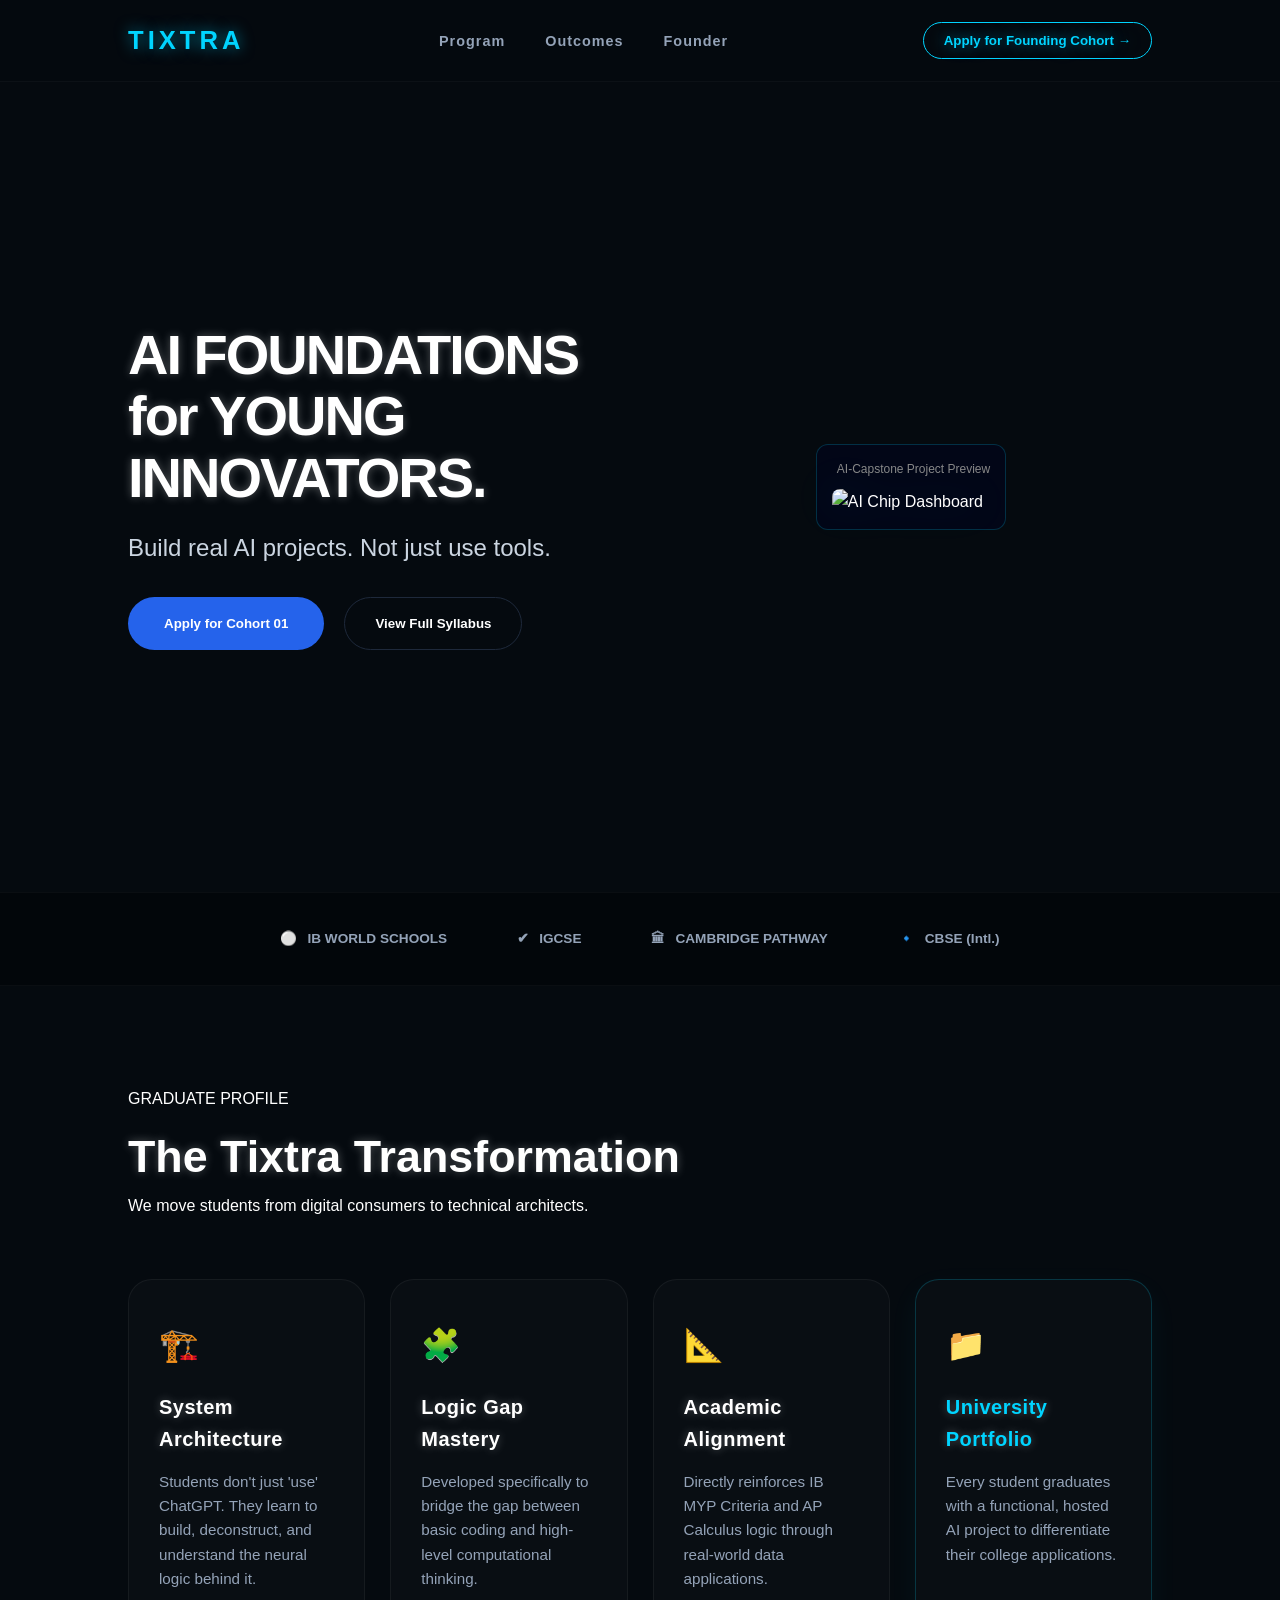
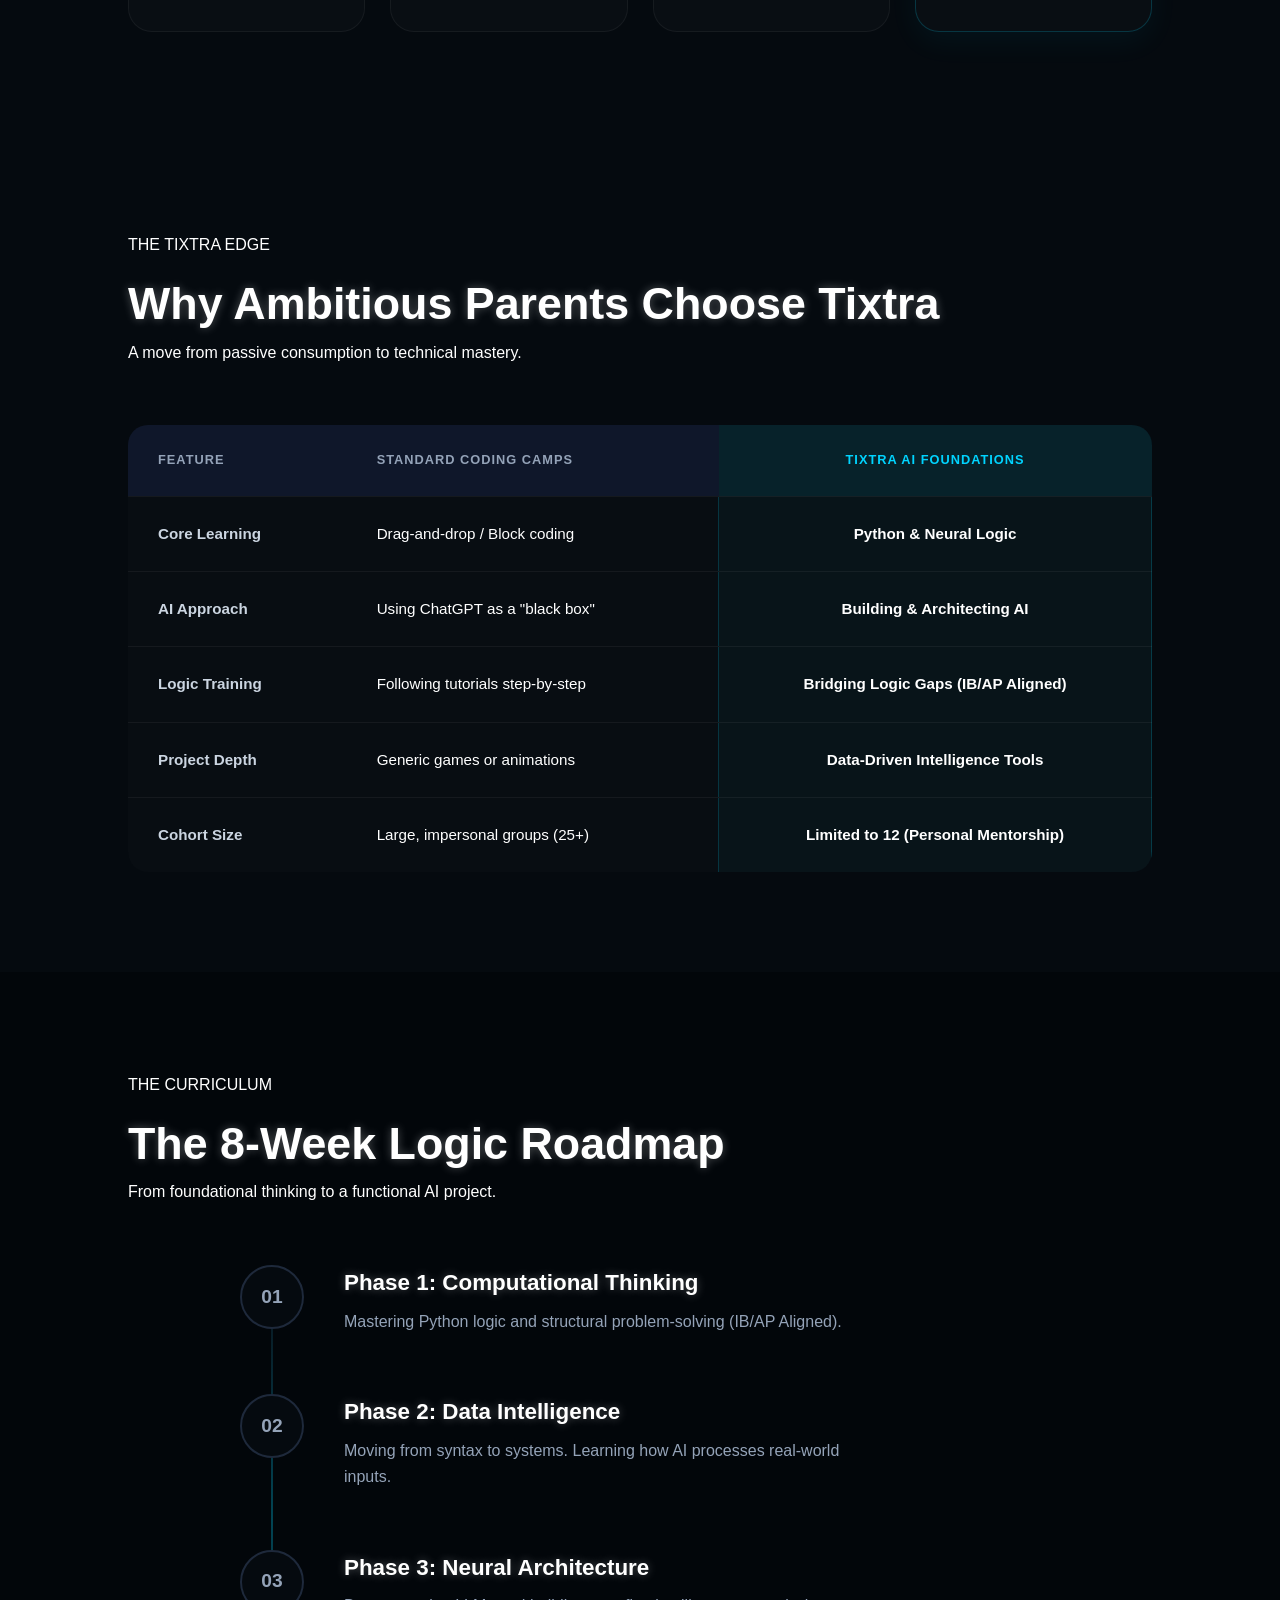
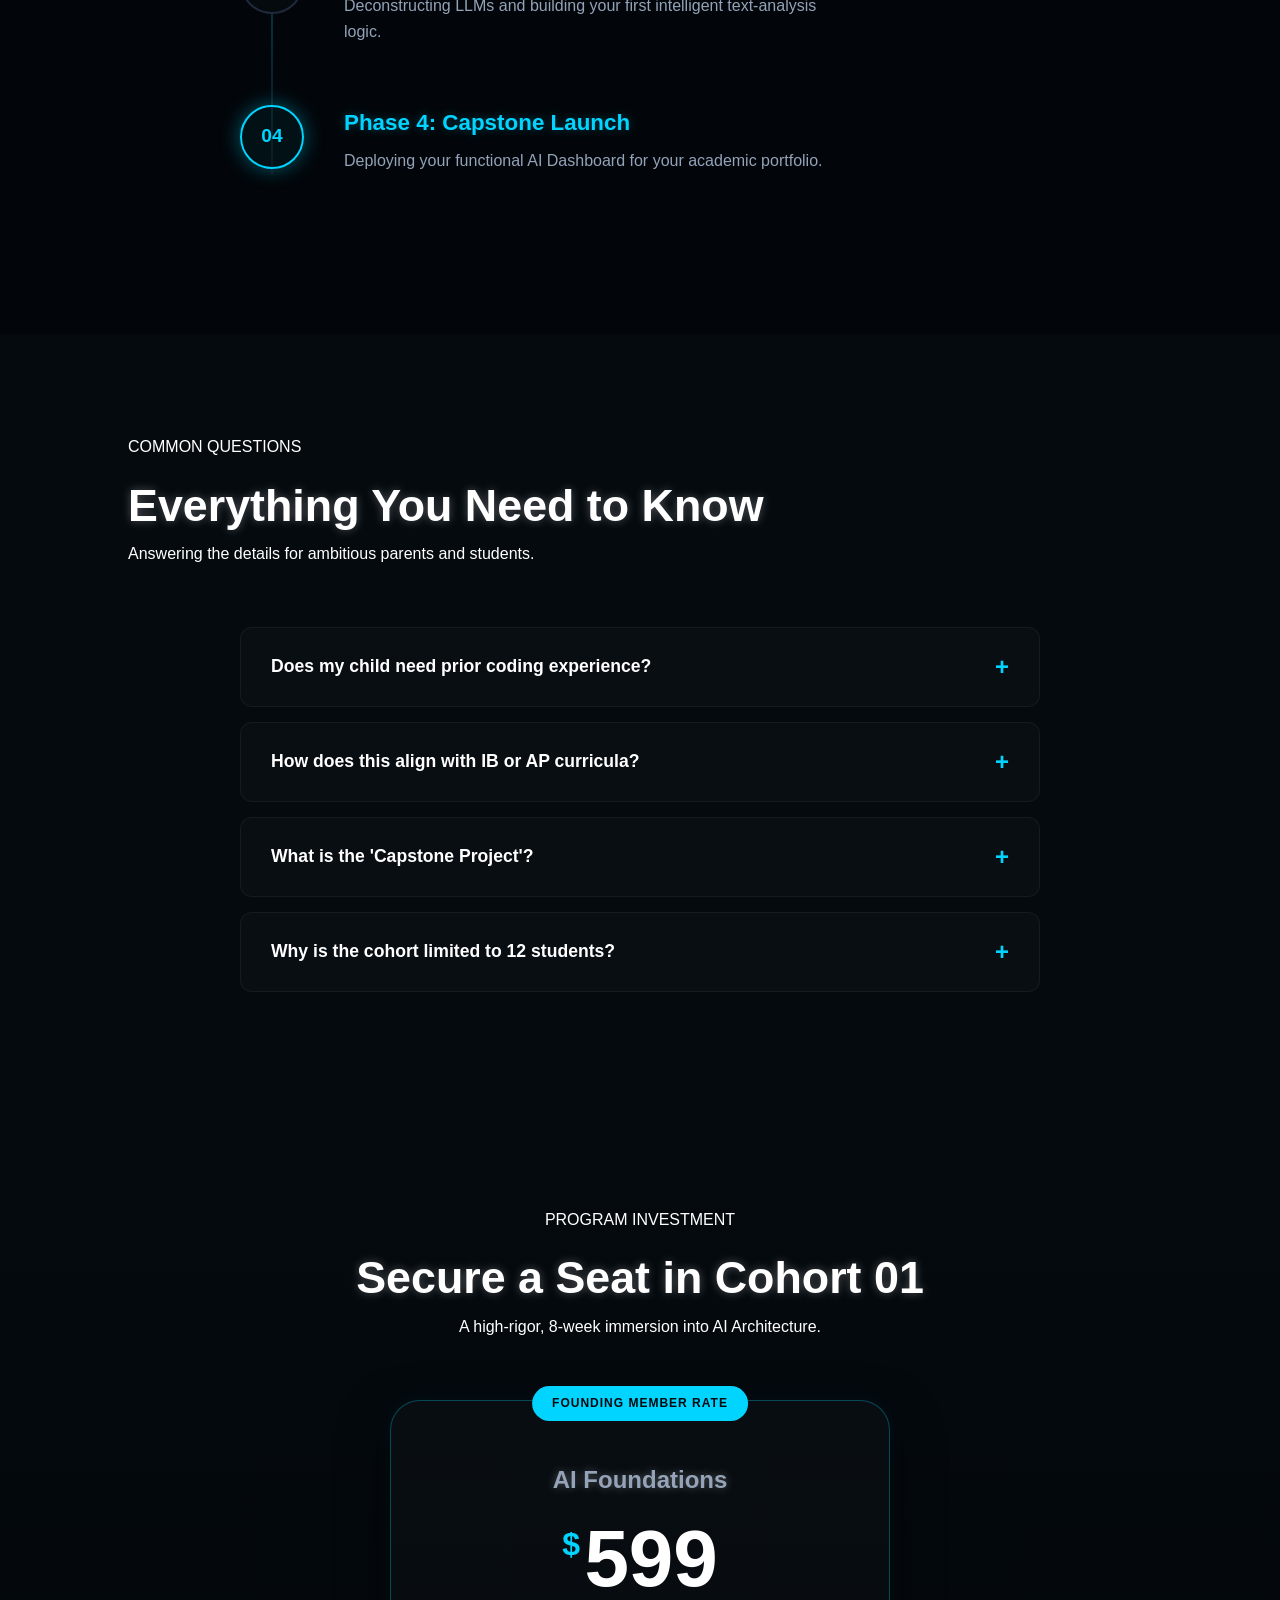
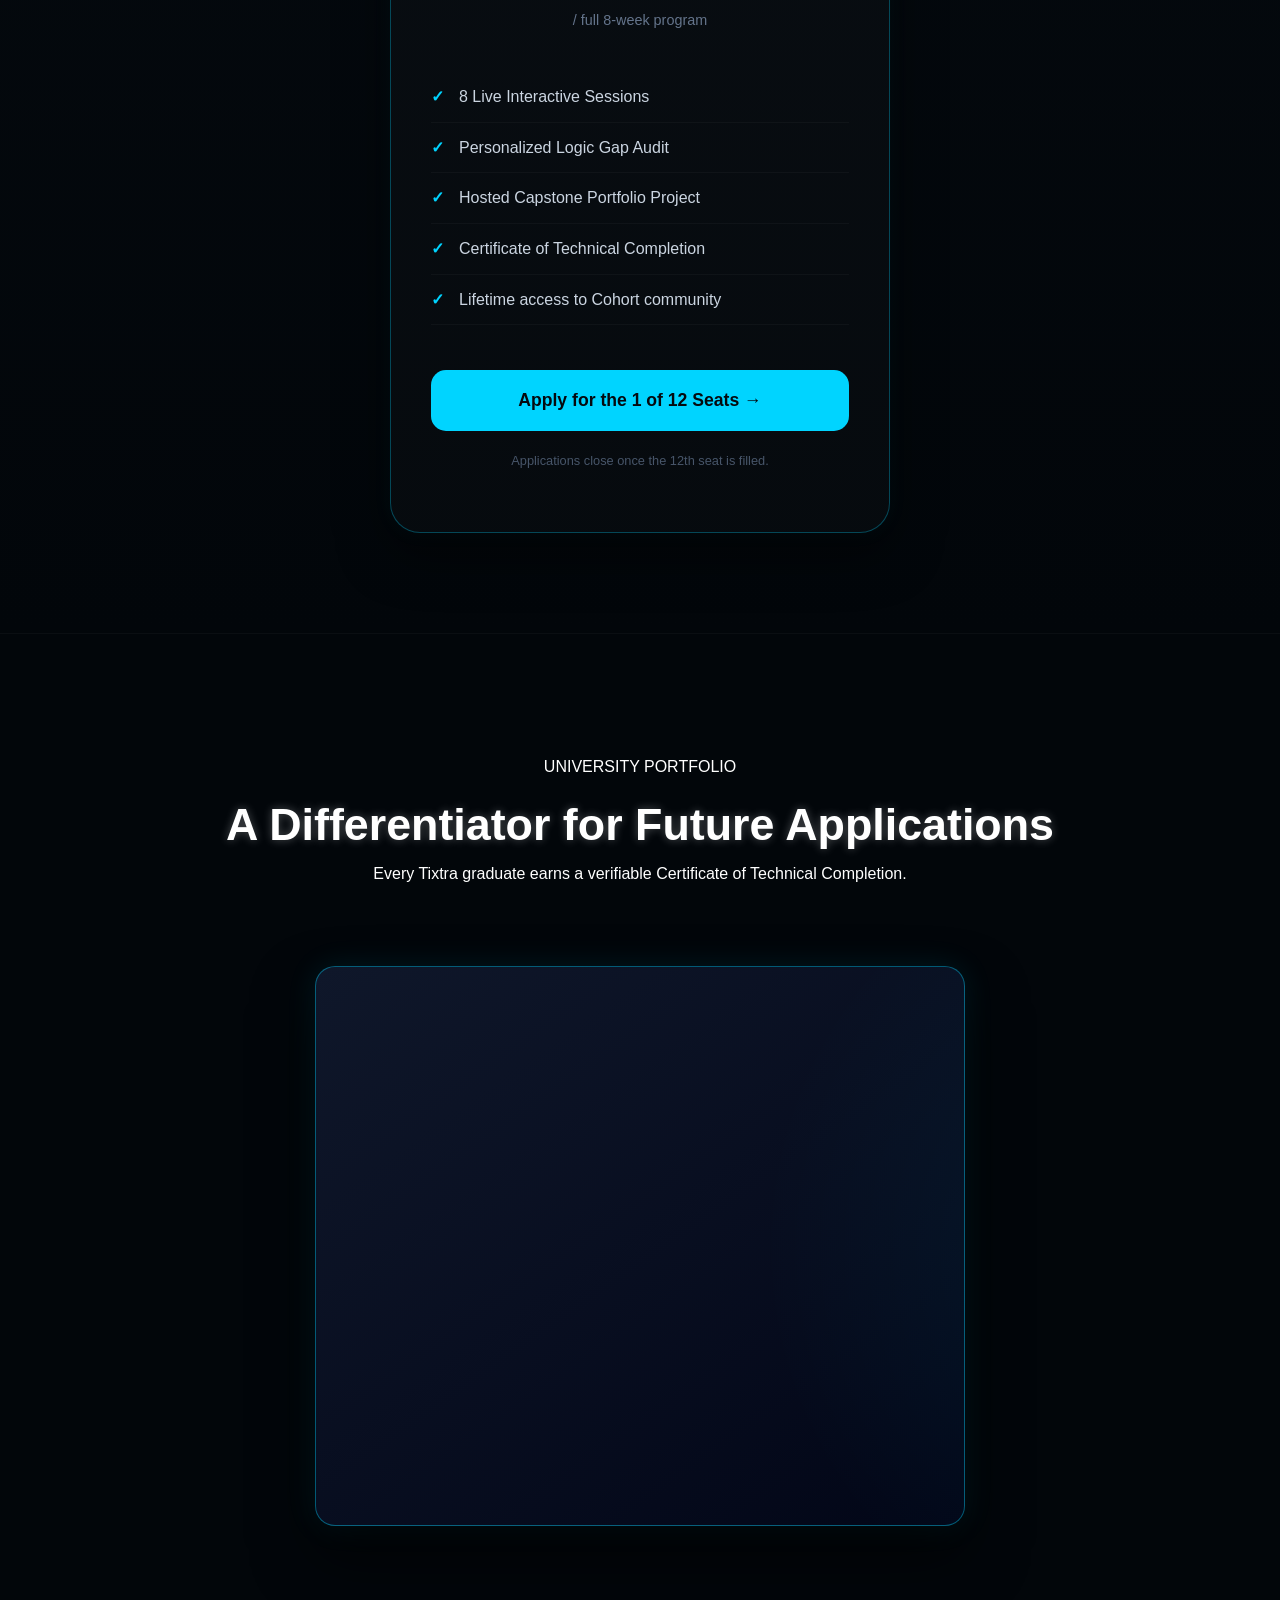
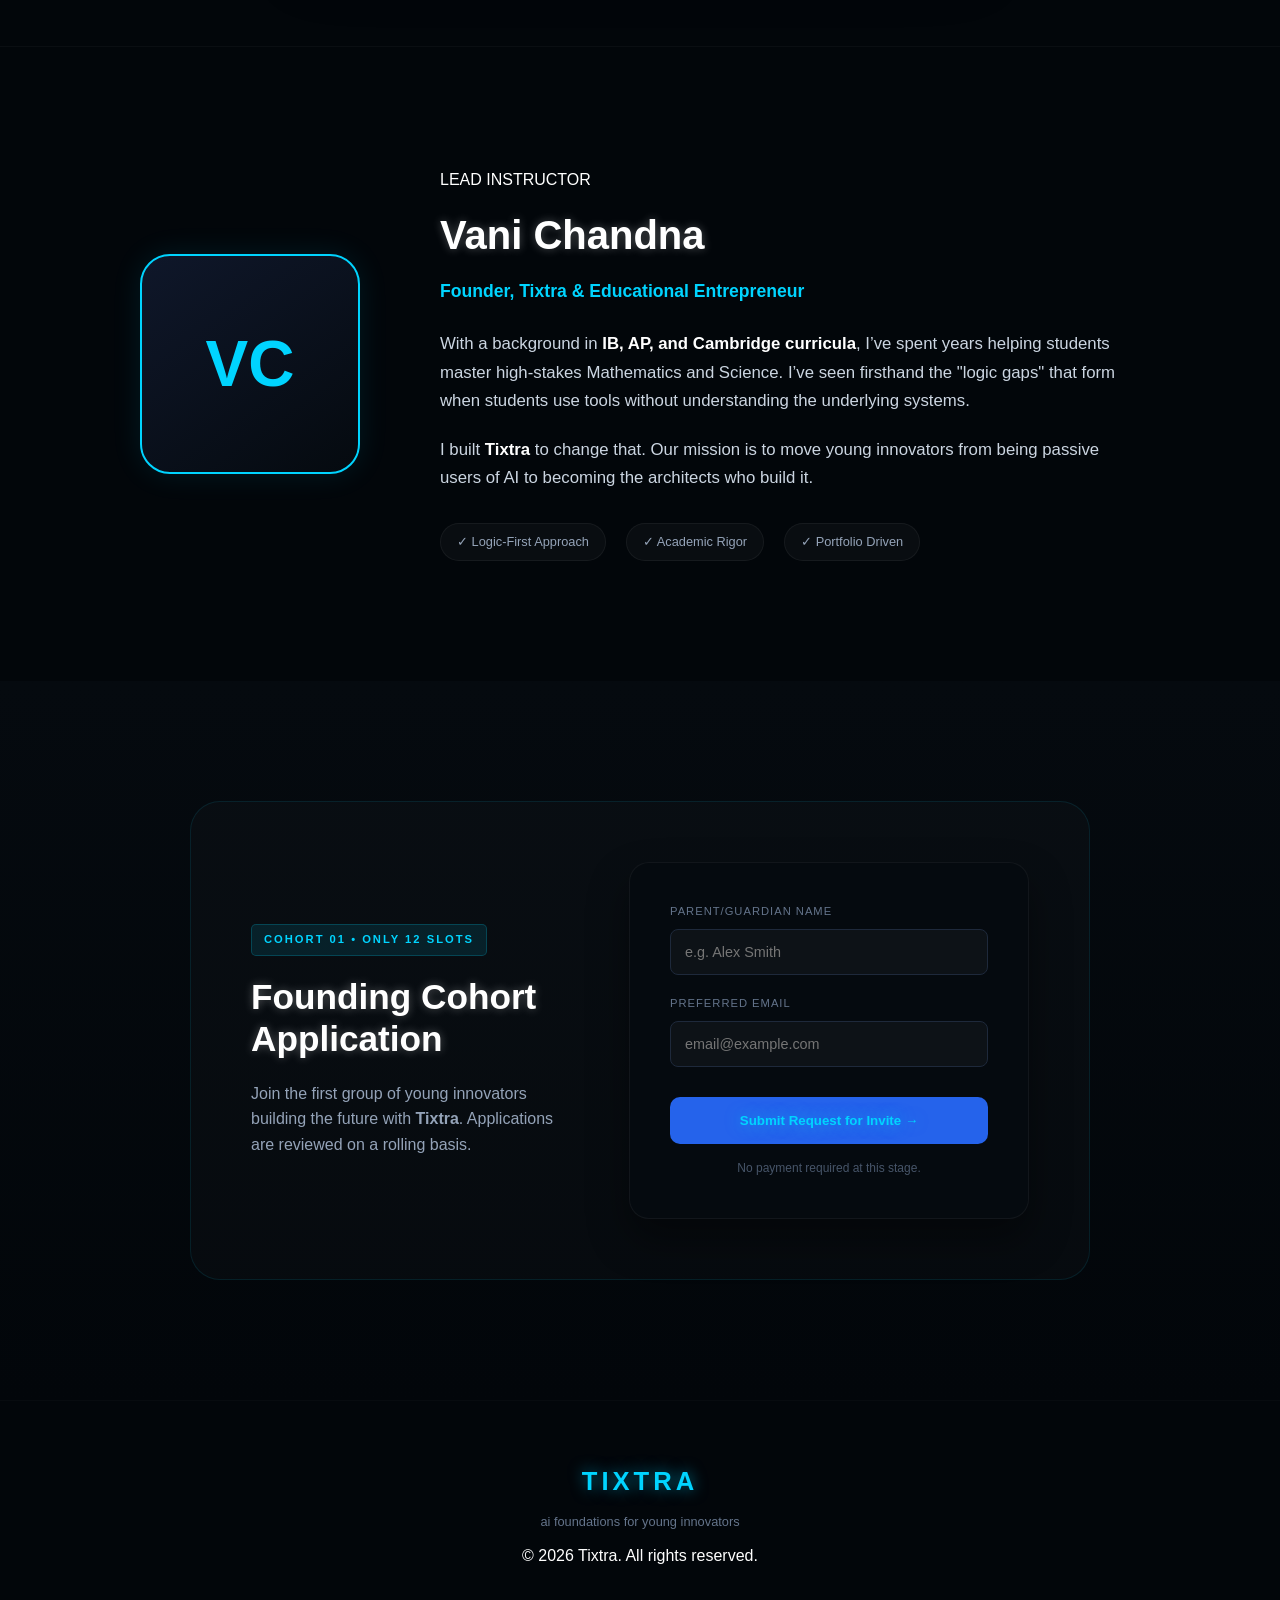
==== commit 63f730e2: "updated" ====
--- a/index.html
+++ b/index.html
@@ -1,166 +1,3 @@
-<<<<<<< HEAD
-<!DOCTYPE html>
-<html lang="en">
-<head>
-    <meta charset="UTF-8">
-    <meta name="viewport" content="width=device-width, initial-scale=1.0">
-    <title>AI Accelerator</title>
-    <link rel="stylesheet" href="style.css">
-</head>
-<body>
-
-    <nav>
-        <div class="logo">AI</div>
-        <ul>
-            <li>Program</li>
-            <li>Curriculum</li>
-            <li>Admission</li>
-            <li>FAQ</li>
-            <li><a href="#founder" style="text-decoration: none; color: inherit;">Founder</a></li>
-        </ul>
-        <button class="invite-btn">Request Invite →</button>
-    </nav>
-
-    <header class="hero">
-        <div class="hero-content">
-            <h1>THE PRE-UNIVERSITY AI ACCELERATOR FOR AMBITIOUS STUDENTS.</h1>
-            <p>Master Python. Build Real AI. Elevate Your Portfolio.</p>
-            <p class="sub-text">An 8-Week Rigorous Program for Ages 11-16.</p>
-            <button class="cta-btn">Apply for Cohort 01 →</button>
-        </div>
-
-        <div class="hero-image">
-            <div class="glow-container">
-                <img src="your-ai-image.png" alt="AI Chip Graphic">
-                </div>
-        </div>
-    </header>
-
-    <section class="partners">
-    <div class="partner-item">
-        <span class="icon">⚪</span> 
-        <span class="text">IB WORLD SCHOOLS</span>
-    </div>
-    <div class="partner-item">
-        <span class="icon">✔</span> 
-        <span class="text">IGCSE</span>
-    </div>
-    <div class="partner-item">
-        <span class="icon">🏛</span> 
-        <span class="text">CAMBRIDGE PATHWAY</span>
-    </div>
-    <div class="partner-item">
-        <span class="icon">TOP TIER</span> 
-        <span class="text">CBSE (Intl.)</span>
-    </div>
-    </section>
-
-    <section class="curriculum">
-        <h2>CURRICULUM</h2>
-        <div class="weeks-grid">
-            <div class="week-card"><span>Week 1</span><p>Computational Thinking</p></div>
-            <div class="week-card"><span>Week 2</span><p>Python Basics</p></div>
-            <div class="week-card"><span>Week 3</span><p>Structured Coding</p></div>
-        </div>
-        <div class="capstone-container">
-            <div class="capstone-header">
-                <h3>THE CAPSTONE</h3>
-                <p>Visualization, a functional AI analysis dashboard for ambitious students in project.</p>
-            </div>
-
-            <div class="capstone-card">
-                <div class="tool-header">
-                    <h4>Text Intelligence Tool</h4>
-                    <span class="tool-sub">Analyzing AI asset analysis on low-coding or via dashboard.</span>
-                </div>
-                
-                <div class="tool-body">
-                    <div class="input-area">
-                        <label>User Input</label>
-                        <div class="input-box">Enter text to analyze...</div>
-                        <button class="tool-btn">Submit</button>
-                    </div>
-                    
-                    <div class="output-area">
-                        <label>Output Insights</label>
-                        <div class="stat-bar">
-                            <span>Sentiment</span>
-                            <div class="progress-bg"><div class="progress-fill"></div></div>
-                            <span class="percentage">85%</span>
-                        </div>
-                        <div class="tags">
-                            <span>Research</span>
-                            <span>Logic</span>
-                        </div>
-                    </div>
-                </div>
-                
-                <div class="card-footer">
-                    Built by Student: <strong>Vani C.</strong>
-                </div>
-            </div>
-        </div>
-    </section>
-
-    <section id="founder" class="founder-section">
-        <div class="founder-container">
-            <div class="founder-image">
-                <div class="profile-circle">
-                    <span class="initials">VC</span>
-                </div>
-            </div>
-            
-            <div class="founder-info">
-                <span class="label">THE VISIONARY</span>
-                <h2>Vani C.</h2>
-                <p class="founder-role">Founder, AI Innovators Lab</p>
-                <p class="founder-bio">
-                    Professional Math & Science educator dedicated to bridging logic gaps. 
-                    Launching the <strong>AI Foundations</strong> program to empower the 
-                    next generation of technical leaders.
-                </p>
-                <div class="founder-stats">
-                    <div class="stat"><strong>8+ Weeks</strong><span>Pilot Program</span></div>
-                    <div class="stat"><strong>Ages 11-16</strong><span>Target Cohort</span></div>
-                </div>
-            </div>
-        </div>
-    </section>
-
-    <footer class="main-footer">
-        <div class="footer-grid">
-            <div class="footer-brand">
-                <div class="logo">AI- IL</div>
-                <p class="brand-tagline">ai innovators lab</p>
-                <p class="copyright">© 2026 AI Innovators Lab. All rights reserved.</p>
-            </div>
-
-            <div class="footer-links">
-                <h4>PROGRAM</h4>
-                <ul>
-                    <li><a href="#">Curriculum</a></li>
-                    <li><a href="#">Admission</a></li>
-                    <li><a href="#">FAQ</a></li>
-                </ul>
-            </div>
-
-            <div class="footer-contact">
-                <h4>CONNECT</h4>
-                <div class="social-icons">
-                    <a href="#">LinkedIn</a>
-                    <a href="#">Twitter</a>
-                    <a href="#">Instagram</a>
-                </div>
-                <p class="contact-email">contact@aiinnovators.lab</p>
-            </div>
-        </div>
-        
-        <div class="footer-cta">
-            <button class="cta-btn footer-btn">Apply for Cohort 01 →</button>
-        </div>
-    </footer>
-</body>
-=======
 <!DOCTYPE html>
 <html lang="en">
 <head>
@@ -635,5 +472,4 @@
         });
     </script>
 </body>
->>>>>>> c78ba1b (Build: Tixtra Landing Page V1 - Integrated Google Sheets Database & Success Popup)
 </html>
--- a/style.css
+++ b/style.css
@@ -1,1376 +1,920 @@
-<<<<<<< HEAD
-/* General Reset */
-* {
-    margin: 0;
-    padding: 0;
-    box-sizing: border-box;
-    font-family: 'Inter', sans-serif; /* A clean modern font */
-}
-
-html {
-    scroll-behavior: smooth;
-}
-
-body {
-    background-color: #050a0f; /* Deep dark blue/black */
-    color: white;
-}
-
-/* Navigation */
-nav {
-    display: flex;
-    justify-content: space-between;
+/* Color Palette & Font Setup */
+* { margin: 0; padding: 0; box-sizing: border-box; font-family: 'Inter', sans-serif; }
+html { scroll-behavior: smooth; }
+body { background-color: #050a0f; color: white; line-height: 1.6; }
+
+/* The Key Look: Text Shadows for Neon Glow */
+h1, h2, h3, h4, .logo {
+    text-shadow: 0 0 10px rgba(255, 255, 255, 0.3); /* Base white glow */
+}
+
+.logo, .invite-btn, #outcomes strong, .form-container button {
+    color: #00d4ff; /* The Neon Cyan from the image */
+    text-shadow: 0 0 15px rgba(0, 212, 255, 0.6);
+}
+
+/* Nav */
+nav { display: flex; justify-content: space-between; align-items: center; padding: 20px 10%; position: sticky; top: 0; z-index: 1000; background: rgba(5, 10, 15, 0.85); backdrop-filter: blur(15px); border-bottom: 1px solid rgba(255, 255, 255, 0.03); }
+nav ul { display: flex; list-style: none; gap: 40px; }
+nav a { text-decoration: none; color: #94a3b8; font-size: 0.9rem; font-weight: 600; letter-spacing: 1px; transition: 0.3s; }
+nav a:hover { color: #00d4ff; }
+
+.logo { font-size: 1.6rem; font-weight: 900; letter-spacing: 4px; }
+.invite-btn { background: transparent; border: 1px solid #00d4ff; padding: 10px 20px; border-radius: 20px; font-weight: 600; cursor: pointer; }
+
+/* Hero Section (Replicates the Image split) */
+.hero { display: flex; align-items: center; min-height: 90vh; padding: 0 10%; gap: 60px; }
+.hero-left { flex: 1; text-align: left; }
+.hero-left h1 { font-size: 3.5rem; font-weight: 900; line-height: 1.1; margin-bottom: 20px; letter-spacing: -2px; }
+.hero-subtext { font-size: 1.5rem; color: #cbd5e1; margin-bottom: 10px; }
+.hero-program-info { color: #888; margin-bottom: 40px; font-size: 0.9rem; }
+
+.blue-btn { background: #2563eb; color: white; border: none; padding: 18px 36px; border-radius: 30px; font-weight: 700; cursor: pointer; transition: 0.3s; }
+.blue-btn:hover { box-shadow: 0 0 30px rgba(37, 99, 235, 0.6); }
+
+/* dashboard/chip image frame */
+.hero-right { flex: 1; display: flex; justify-content: center; }
+.dashboard-preview { background: #020617; border: 1px solid #00d4ff33; padding: 15px; border-radius: 12px; }
+.dashboard-header { color: #888; font-size: 0.75rem; text-align: left; margin-bottom: 10px; padding-left: 5px; }
+.dashboard-body img { max-width: 100%; height: auto; border-radius: 8px; filter: drop-shadow(0 0 20px #00d4ff22); }
+
+/* Partners */
+.partners { display: flex; justify-content: center; gap: 70px; background: #02060a; padding: 35px 10%; border-top: 1px solid #ffffff08; border-bottom: 1px solid #ffffff08; }
+.partner-item { display: flex; align-items: center; gap: 10px; color: #94a3b8; font-size: 0.85rem; font-weight: 600; }
+
+/* Outcomes / Capstone (The image-aligned split) */
+.outcomes-section { padding: 100px 10%; }
+.outcomes-container { display: flex; gap: 80px; align-items: center; text-align: left; }
+.outcomes-content { flex: 1; }
+.outcomes-content h2 { font-size: 2.2rem; margin-bottom: 30px; }
+.snapshot-details ul { list-style: none; }
+.snapshot-details li { font-size: 1.1rem; color: #cbd5e1; margin-bottom: 15px; padding-left: 10px; }
+
+/* Outcomes Styling */
+.section-header {
+    margin-bottom: 60px;
+}
+
+.section-header h2 {
+    font-size: 2.8rem;
+    margin-top: 10px;
+}
+
+.outcomes-grid {
+    display: grid;
+    grid-template-columns: repeat(auto-fit, minmax(220px, 1fr));
+    gap: 25px;
+    margin-top: 40px;
+}
+
+.outcome-card {
+    background: rgba(255, 255, 255, 0.02);
+    border: 1px solid rgba(255, 255, 255, 0.05);
+    padding: 40px 30px;
+    border-radius: 24px;
+    text-align: left;
+    transition: all 0.4s ease;
+}
+
+.outcome-card:hover {
+    background: rgba(0, 212, 255, 0.03);
+    border-color: rgba(0, 212, 255, 0.3);
+    transform: translateY(-10px);
+}
+
+.outcome-icon {
+    font-size: 2rem;
+    margin-bottom: 20px;
+}
+
+.outcome-card h4 {
+    font-size: 1.25rem;
+    color: #ffffff;
+    margin-bottom: 15px;
+    letter-spacing: 0.5px;
+}
+
+.outcome-card p {
+    color: #94a3b8;
+    font-size: 0.95rem;
+    line-height: 1.6;
+}
+
+/* Highlight the Portfolio Card */
+.highlight-card {
+    border: 1px solid rgba(0, 212, 255, 0.2);
+    box-shadow: 0 10px 30px rgba(0, 212, 255, 0.05);
+}
+
+.highlight-card h4 {
+    color: #00d4ff;
+}
+
+.capstone-visual { flex: 1.2; text-align: center; }
+.visual-header { margin-bottom: 30px; }
+.visual-card { background: linear-gradient(145deg, #0f172a, #020617); border: 1px solid #00d4ff44; padding: 40px; border-radius: 20px; text-align: left; }
+.visual-body { display: flex; gap: 30px; margin-top: 20px; }
+.input-box { background: #1e293b; padding: 15px; border-radius: 5px; color: #475569; margin-top: 10px; }
+.progress-bg { background: #1e293b; height: 10px; border-radius: 5px; margin-top: 10px; }
+.progress-fill { background: #22c55e; width: 85%; height: 100%; border-radius: 5px; }
+
+/* Founder */
+/* Founder Section Refinement */
+.founder-section {
+    padding: 120px 10%;
+    background: #02060a;
+    border-top: 1px solid rgba(255, 255, 255, 0.03);
+}
+
+.founder-wrapper {
+    display: flex;
+    gap: 80px;
+    max-width: 1000px;
+    margin: 0 auto;
     align-items: center;
-    padding: 20px 10%;
-    
-    /* Sticky Magic */
-    position: sticky;       /* 1. Keeps it in place */
-    top: 0;                 /* 2. Sticks it to the very top */
-    z-index: 1000;          /* 3. Ensures it stays ABOVE other elements as you scroll */
-    background-color: rgba(5, 10, 15, 0.8); /* 4. Makes it slightly transparent */
-    
-    /* Optional: Blur effect to look like the image */
-    backdrop-filter: blur(10px); 
-    border-bottom: 1px solid rgba(255, 255, 255, 0.05);
-}
-
-nav ul {
-    display: flex;
-    list-style: none;
-    gap: 30px;
-}
-
-.invite-btn {
-    background: transparent;
-    border: 1px solid #00d4ff;
-    color: #00d4ff;
-    padding: 10px 20px;
+}
+
+.profile-frame {
+    width: 220px;
+    height: 220px;
+    border-radius: 30px; /* Slightly squared for a modern tech look */
+    border: 2px solid #00d4ff;
+    background: linear-gradient(145deg, #0f172a, #050a0f);
+    display: flex;
+    align-items: center;
+    justify-content: center;
+    font-size: 4rem;
+    font-weight: 800;
+    color: #00d4ff;
+    box-shadow: 0 0 30px rgba(0, 212, 255, 0.1);
+}
+
+.info-area h2 {
+    font-size: 2.5rem;
+    margin: 10px 0;
+}
+
+.role {
+    color: #00d4ff;
+    font-weight: 600;
+    margin-bottom: 25px;
+    font-size: 1.1rem;
+}
+
+.bio-content p {
+    color: #cbd5e1;
+    font-size: 1.05rem;
+    margin-bottom: 20px;
+    line-height: 1.7;
+}
+
+.bio-content strong {
+    color: white;
+}
+
+.philosophy-tags {
+    display: flex;
+    gap: 20px;
+    margin-top: 30px;
+}
+
+.philosophy-tags span {
+    font-size: 0.8rem;
+    color: #94a3b8;
+    background: rgba(255, 255, 255, 0.03);
+    padding: 8px 16px;
     border-radius: 20px;
-    cursor: pointer;
-    transition: 0.3s; /* Makes the glow feel "smooth" when you hover */
-    
-    /* The Glow Effect */
-    text-shadow: 0 0 8px #00d4ff;
-    box-shadow: 0 0 10px rgba(0, 212, 255, 0.3);
-}
-
-/* Make it glow brighter when you hover your mouse over it */
-.invite-btn:hover {
-    box-shadow: 0 0 20px rgba(0, 212, 255, 0.6);
-    background-color: rgba(0, 212, 255, 0.1);
-}
-
-/* Hero Section */
-.hero {
-    display: flex;             /* 1. This activates Flexbox */
-    align-items: center;       /* 2. Vertically centers the text and image */
-    justify-content: space-between; /* 3. Pushes them to the far edges */
-    min-height: 80vh;          /* 4. Makes the section take up 80% of the screen height */
-    padding: 0 10%;            /* 5. Adds breathing room on the left/right */
-    gap: 40px;                 /* 6. Ensures the text and image don't touch */
-}
-
-.hero-content {
-    flex: 1;                   /* Takes up 50% of the width */
-    max-width: 600px;
-}
-
-.hero-image {
-    flex: 1;                   /* Takes up the other 50% */
-    display: flex;
-    justify-content: center;   /* Centers the image inside its half */
-}
-
-.hero-image img {
-    max-width: 100%;           /* Ensures the image doesn't overflow */
-    height: auto;
-    filter: drop-shadow(0 0 30px rgba(0, 212, 255, 0.4)); /* Adds a glow around the image! */
-}
-
-.cta-btn {
-    background-color: #2563eb;
-    color: white;
-    border: none;
-    padding: 15px 30px;
-    border-radius: 30px;
-    font-size: 1rem;
-    margin-top: 30px;
-    cursor: pointer;
-}
-
-/* Curriculum Grid */
-.curriculum {
-    text-align: center;
-    padding: 100px 10%;
-}
-
-.curriculum h2 {
-    font-size: 1.5rem;
-    letter-spacing: 3px;
-    color: #ffffff;
-    margin-bottom: 50px;
-    text-transform: uppercase;nav-down: ;
-}
-
-.weeks-grid {
-    display: grid;
-    grid-template-columns: repeat(auto-fit, minmax(120px, 1fr));
-    gap: 15px;
-    margin-top: 40px;
-}
-
-.week-card {
-    background: rgba(255, 255, 255, 0.03); /* Very transparent white */
-    border: 1px solid rgba(255, 255, 255, 0.1);
-    padding: 25px;
-    border-radius: 12px;
-    backdrop-filter: blur(10px); /* This creates the frosted glass look */
-    text-align: center;
-    transition: transform 0.2s;
-}
-
-.week-card:hover {
-    border-color: #00d4ff; /* Border turns blue on hover */
-    transform: translateY(-5px); /* Card lifts up slightly */
-}
-
-.week-card span {
-    display: block;
-    font-size: 0.8rem;
-    color: #888; /* Dimmer text for "Week 1" */
-    margin-bottom: 10px;
-}
-
-.partners {
-    display: flex;
-    justify-content: center;   /* Centers the group of logos */
+    border: 1px solid rgba(255, 255, 255, 0.05);
+}
+
+
+/* Form */
+/* Enrollment Section Refresh */
+.enroll-section {
+    padding: 120px 10%;
+    background: linear-gradient(to bottom, #050a0f, #02060a);
+}
+
+.enroll-wrapper {
+    max-width: 900px;
+    margin: 0 auto;
+    display: flex;
     align-items: center;
-    gap: 60px;                 /* Big gap between logos */
-    background-color: #02060a; /* Slightly darker than the main background */
-    padding: 30px 10%;
-    border-top: 1px solid rgba(255, 255, 255, 0.05);
-    border-bottom: 1px solid rgba(255, 255, 255, 0.05);
-}
-
-.partner-item {
-    display: flex;
-    align-items: center;
-    gap: 10px;
-    color: #94a3b8;           /* Muted blue-gray color */
-    font-size: 0.85rem;
-    font-weight: 600;
-    letter-spacing: 1px;
-}
-
-.partner-item .icon {
-    font-size: 1.2rem;
-    opacity: 0.7;
-}
-
-/* Layout for the Capstone area */
-.capstone-container {
-    margin-top: 60px;
-    display: flex;
-    flex-direction: column;
-    align-items: center;
-    gap: 30px;
-}
-
-.capstone-header h3 {
-    font-size: 1.8rem;
-    letter-spacing: 2px;
-}
-
-.capstone-header p {
-    color: #94a3b8;
-    font-size: 0.9rem;
-    max-width: 500px;
-    margin: 10px auto;
-}
-
-/* The Main Project Box */
-.capstone-card {
-    background: linear-gradient(145deg, #0f172a, #020617); /* Subtle dark gradient */
-    border: 1px solid rgba(0, 212, 255, 0.3); /* The Blue Border */
-    border-radius: 20px;
-    padding: 30px;
-    width: 100%;
-    max-width: 800px;
-    box-shadow: 0 10px 40px rgba(0, 0, 0, 0.5);
-}
-
-.tool-header {
-    text-align: left;
-    margin-bottom: 30px;
-}
-
-.tool-sub {
-    font-size: 0.75rem;
-    color: #64748b;
-}
-
-/* Internal Layout (Side-by-side inside the card) */
-.tool-body {
-    display: flex;
-    gap: 40px;
-    background: rgba(255, 255, 255, 0.02);
-    padding: 20px;
-    border-radius: 12px;
-}
-
-.input-area, .output-area {
-    flex: 1;
-    text-align: left;
-}
-
-label {
-    font-size: 0.7rem;
-    color: #94a3b8;
-    display: block;
-    margin-bottom: 10px;
-}
-
-.input-box {
-    background: #1e293b;
-    padding: 15px;
-    border-radius: 8px;
-    font-size: 0.8rem;
-    color: #475569;
-}
-
-/* The Sentiment Progress Bar */
-.progress-bg {
-    background: #1e293b;
-    height: 8px;
-    border-radius: 4px;
-    margin: 10px 0;
-    width: 100%;
-}
-
-.progress-fill {
-    background: linear-gradient(to right, #22c55e, #10b981); /* Green gradient */
-    width: 85%;
-    height: 100%;
-    border-radius: 4px;
-    box-shadow: 0 0 10px rgba(34, 197, 94, 0.5);
-}
-
-.card-footer {
-    margin-top: 30px;
-    font-size: 0.8rem;
-    color: #00d4ff;
-    text-align: left;
-}
-
-.logo {
-    font-size: 1.8rem;
-    font-weight: 900;
-    color: #ffffff;
-    text-shadow: 0 0 10px rgba(0, 212, 255, 0.8);
-    cursor: pointer;
-}
-
-.founder-section {
-    padding: 100px 10%;
-    background: linear-gradient(to bottom, #050a0f, #02060a);
-}
-
-.founder-container {
-    display: flex;
-    align-items: center;
-    gap: 80px;
+    gap: 60px;
     background: rgba(255, 255, 255, 0.02);
     padding: 60px;
     border-radius: 30px;
+    border: 1px solid rgba(0, 212, 255, 0.1);
+    text-align: left;
+}
+
+.enroll-content {
+    flex: 1;
+}
+
+.scarcity-badge {
+    background: rgba(0, 212, 255, 0.1);
+    color: #00d4ff;
+    padding: 6px 12px;
+    border-radius: 5px;
+    font-size: 0.7rem;
+    font-weight: 800;
+    letter-spacing: 2px;
+    border: 1px solid rgba(0, 212, 255, 0.2);
+    display: inline-block;
+    margin-bottom: 20px;
+}
+
+.enroll-content h2 {
+    font-size: 2.2rem;
+    margin-bottom: 20px;
+    line-height: 1.2;
+}
+
+.enroll-content p {
+    color: #94a3b8;
+    font-size: 1rem;
+}
+
+/* The Glass Form */
+.form-container {
+    flex: 1;
+    background: #050a0f;
+    padding: 40px;
+    border-radius: 20px;
     border: 1px solid rgba(255, 255, 255, 0.05);
-}
-
-.profile-circle {
-    width: 250px;
-    height: 250px;
-    border-radius: 50%;
-    background: #1e293b;
-    display: flex;
+    box-shadow: 0 20px 40px rgba(0, 0, 0, 0.4);
+}
+
+.input-group {
+    margin-bottom: 20px;
+}
+
+.input-group label {
+    display: block;
+    font-size: 0.7rem;
+    color: #64748b;
+    text-transform: uppercase;
+    margin-bottom: 8px;
+    letter-spacing: 1px;
+}
+
+.enroll-form input {
+    width: 100%;
+    padding: 14px;
+    background: rgba(255, 255, 255, 0.03);
+    border: 1px solid #1e293b;
+    border-radius: 8px;
+    color: white;
+    font-size: 0.9rem;
+    outline: none;
+}
+
+.enroll-form input:focus {
+    border-color: #00d4ff;
+}
+
+.apply-btn {
+    width: 100%;
+    background: #2563eb;
+    color: white;
+    border: none;
+    padding: 16px;
+    border-radius: 10px;
+    font-weight: 700;
+    cursor: pointer;
+    transition: 0.3s;
+    margin-top: 10px;
+}
+
+.apply-btn:hover {
+    background: #1d4ed8;
+    box-shadow: 0 0 20px rgba(37, 99, 235, 0.4);
+}
+
+.form-note {
+    font-size: 0.75rem;
+    color: #475569;
+    margin-top: 15px;
+    text-align: center;
+}
+
+/* Success Popup Styles */
+.overlay {
+    position: fixed;
+    top: 0;
+    left: 0;
+    width: 100%;
+    height: 100%;
+    background: rgba(2, 6, 10, 0.9);
+    backdrop-filter: blur(8px);
+    display: none; /* Hidden by default */
     justify-content: center;
     align-items: center;
-    border: 2px solid #00d4ff;
-    box-shadow: 0 0 30px rgba(0, 212, 255, 0.2);
-}
-
-.initials {
-    font-size: 4rem;
+    z-index: 2000;
+}
+
+.success-card {
+    background: #0f172a;
+    border: 1px solid #00d4ff;
+    padding: 50px;
+    border-radius: 24px;
+    text-align: center;
+    max-width: 450px;
+    box-shadow: 0 0 40px rgba(0, 212, 255, 0.2);
+}
+
+.check-icon {
+    width: 60px;
+    height: 60px;
+    background: #00d4ff;
+    color: #050a0f;
+    font-size: 2rem;
+    font-weight: 900;
+    border-radius: 50%;
+    display: flex;
+    justify-content: center;
+    align-items: center;
+    margin: 0 auto 20px;
+    box-shadow: 0 0 20px rgba(0, 212, 255, 0.4);
+}
+
+.success-card h2 {
+    margin-bottom: 15px;
+}
+
+.success-card p {
+    color: #94a3b8;
+    margin-bottom: 30px;
+}
+
+.close-btn {
+    background: transparent;
+    border: 1px solid #1e293b;
+    color: white;
+    padding: 10px 30px;
+    border-radius: 30px;
+    cursor: pointer;
+    transition: 0.3s;
+}
+
+.close-btn:hover {
+    border-color: #00d4ff;
+    color: #00d4ff;
+}
+
+/* Comparison Section Styling */
+.comparison-section {
+    padding: 100px 10%;
+    background: #050a0f;
+}
+
+.table-container {
+    margin-top: 50px;
+    overflow-x: auto; /* Ensures it's mobile-friendly */
+}
+
+.comparison-table {
+    width: 100%;
+    border-collapse: collapse;
+    background: rgba(255, 255, 255, 0.01);
+    border-radius: 20px;
+    overflow: hidden;
+    text-align: left;
+}
+
+.comparison-table th, .comparison-table td {
+    padding: 25px 30px;
+    border-bottom: 1px solid rgba(255, 255, 255, 0.05);
+    font-size: 0.95rem;
+}
+
+.comparison-table th {
+    background: #0f172a;
+    color: #94a3b8;
+    text-transform: uppercase;
+    letter-spacing: 1px;
+    font-size: 0.8rem;
+}
+
+/* Highlighting the Tixtra Column */
+.tixtra-column {
+    background: rgba(0, 212, 255, 0.1) !important;
+    color: #00d4ff !important;
     font-weight: 800;
-    color: #00d4ff;
-}
-
-.founder-info .label {
-    color: #00d4ff;
-    font-size: 0.8rem;
-    letter-spacing: 4px;
-    font-weight: 700;
-}
-
-.founder-info h2 {
-    font-size: 2.5rem;
-    margin: 10px 0;
-}
-
-.founder-role {
+    text-align: center;
+}
+
+.tixtra-cell {
+    background: rgba(0, 212, 255, 0.03);
+    color: white;
+    font-weight: 600;
+    text-align: center;
+    border-left: 1px solid rgba(0, 212, 255, 0.2);
+    border-right: 1px solid rgba(0, 212, 255, 0.2);
+}
+
+.comparison-table tr:last-child td {
+    border-bottom: none;
+}
+
+.comparison-table strong {
+    color: #cbd5e1;
+}
+
+/* Roadmap Styling */
+.roadmap-section {
+    padding: 100px 10%;
+    background: #02060a;
+}
+
+.roadmap-container {
+    max-width: 800px;
+    margin: 60px auto 0;
+    position: relative;
+    text-align: left;
+}
+
+/* The Vertical Line */
+.roadmap-container::before {
+    content: '';
+    position: absolute;
+    left: 31px;
+    top: 0;
+    width: 2px;
+    height: 100%;
+    background: linear-gradient(to bottom, #1e293b, #00d4ff, #1e293b);
+    opacity: 0.3;
+}
+
+.roadmap-step {
+    display: flex;
+    gap: 40px;
+    margin-bottom: 60px;
+    position: relative;
+}
+
+.step-marker {
+    width: 64px;
+    height: 64px;
+    background: #050a0f;
+    border: 2px solid #1e293b;
+    border-radius: 50%;
+    display: flex;
+    align-items: center;
+    justify-content: center;
+    font-weight: 800;
+    font-size: 1.2rem;
+    color: #94a3b8;
+    z-index: 1;
+    transition: 0.3s ease;
+}
+
+.step-content h4 {
+    font-size: 1.4rem;
+    margin-bottom: 8px;
+    color: white;
+}
+
+.step-content p {
+    color: #94a3b8;
+    max-width: 500px;
+    line-height: 1.6;
+}
+
+/* The Final Glow Effect (Capstone) */
+.glow-step .step-marker {
+    border-color: #00d4ff;
+    color: #00d4ff;
+    box-shadow: 0 0 20px rgba(0, 212, 255, 0.4);
+    background: rgba(0, 212, 255, 0.05);
+}
+
+.glow-step h4 {
+    color: #00d4ff;
+    text-shadow: 0 0 10px rgba(0, 212, 255, 0.3);
+}
+
+/* Interaction */
+.roadmap-step:hover .step-marker {
+    transform: scale(1.1);
+    border-color: #00d4ff;
+    color: #ffffff;
+}
+
+/* FAQ Styling */
+.faq-section {
+    padding: 100px 10%;
+    background: #050a0f;
+}
+
+.faq-container {
+    max-width: 800px;
+    margin: 0 auto;
+}
+
+.faq-item {
+    margin-bottom: 15px;
+    background: rgba(255, 255, 255, 0.02);
+    border: 1px solid rgba(255, 255, 255, 0.05);
+    border-radius: 12px;
+    overflow: hidden;
+    transition: 0.3s;
+}
+
+.faq-question {
+    width: 100%;
+    padding: 25px 30px;
+    background: none;
+    border: none;
+    color: white;
+    font-size: 1.1rem;
+    font-weight: 600;
+    text-align: left;
+    display: flex;
+    justify-content: space-between;
+    align-items: center;
+    cursor: pointer;
+}
+
+.faq-question span {
+    color: #00d4ff;
+    font-size: 1.5rem;
+    transition: 0.3s;
+}
+
+.faq-answer {
+    max-height: 0;
+    overflow: hidden;
+    padding: 0 30px;
+    transition: max-height 0.4s ease, padding 0.4s ease;
+    background: rgba(0, 212, 255, 0.01);
+}
+
+.faq-answer p {
+    color: #94a3b8;
+    padding-bottom: 25px;
+    line-height: 1.6;
+}
+
+/* Open State */
+.faq-item.active {
+    border-color: rgba(0, 212, 255, 0.3);
+    background: rgba(0, 212, 255, 0.03);
+}
+
+.faq-item.active .faq-answer {
+    max-height: 200px; /* Adjust if answer is long */
+    padding-top: 5px;
+}
+
+.faq-item.active .faq-question span {
+    transform: rotate(45deg); /* Turns + into x */
+}
+
+/* Pricing Section Styling */
+.pricing-section {
+    padding: 100px 10%;
+    background: linear-gradient(to bottom, #050a0f, #02060a);
+    text-align: center;
+}
+
+.pricing-card {
+    max-width: 500px;
+    margin: 60px auto 0;
+    background: rgba(255, 255, 255, 0.02);
+    border: 1px solid rgba(0, 212, 255, 0.3);
+    border-radius: 30px;
+    padding: 60px 40px;
+    position: relative;
+    box-shadow: 0 20px 50px rgba(0, 0, 0, 0.5), 0 0 20px rgba(0, 212, 255, 0.05);
+}
+
+.pricing-badge {
+    position: absolute;
+    top: -15px;
+    left: 50%;
+    transform: translateX(-50%);
+    background: #00d4ff;
+    color: #050a0f;
+    padding: 8px 20px;
+    border-radius: 20px;
+    font-size: 0.75rem;
+    font-weight: 800;
+    letter-spacing: 1px;
+}
+
+.program-title {
+    font-size: 1.5rem;
     color: #94a3b8;
     margin-bottom: 20px;
-    font-style: italic;
-}
-
-.founder-bio {
+}
+
+.price-display {
+    margin-bottom: 40px;
+}
+
+.currency {
+    font-size: 2rem;
+    vertical-align: top;
+    color: #00d4ff;
+    font-weight: 600;
+}
+
+.amount {
+    font-size: 5rem;
+    font-weight: 900;
+    color: white;
+    line-height: 1;
+}
+
+.period {
+    display: block;
+    color: #64748b;
+    font-size: 0.9rem;
+    margin-top: 10px;
+}
+
+.pricing-features {
+    list-style: none;
+    text-align: left;
+    margin-bottom: 45px;
+}
+
+.pricing-features li {
+    padding: 12px 0;
+    color: #cbd5e1;
+    font-size: 1rem;
+    border-bottom: 1px solid rgba(255, 255, 255, 0.03);
+    display: flex;
+    gap: 15px;
+}
+
+.pricing-features li span {
+    color: #00d4ff;
+    font-weight: 900;
+}
+
+.pricing-cta {
+    width: 100%;
+    background: #00d4ff;
+    color: #050a0f;
+    border: none;
+    padding: 20px;
+    border-radius: 15px;
+    font-size: 1.1rem;
+    font-weight: 800;
+    cursor: pointer;
+    transition: 0.3s;
+    margin-bottom: 20px;
+}
+
+.pricing-cta:hover {
+    background: white;
+    box-shadow: 0 0 30px rgba(0, 212, 255, 0.6);
+}
+
+.pricing-subtext {
+    font-size: 0.8rem;
+    color: #475569;
+}
+
+/* Certificate Section Styling */
+.certificate-section {
+    padding: 120px 10%;
+    background: #02060a;
+    border-top: 1px solid rgba(255, 255, 255, 0.03);
+    text-align: center;
+}
+
+.certificate-container {
+    margin-top: 80px;
+    display: flex;
+    justify-content: center;
+}
+
+.certificate-card {
+    width: 100%;
+    max-width: 650px;
+    background: linear-gradient(145deg, #0f172a, #020617); /* Subtly darker gradient */
+    border: 1px solid rgba(0, 212, 255, 0.4); /* Glowing blue border */
+    border-radius: 20px;
+    padding: 50px;
+    position: relative;
+    overflow: hidden;
+    text-align: left;
+    box-shadow: 0 30px 60px rgba(0, 0, 0, 0.6), 0 0 30px rgba(0, 212, 255, 0.1);
+    transition: transform 0.4s ease;
+}
+
+/* Interactivity (Subtle lift) */
+.certificate-card:hover {
+    transform: translateY(-10px) rotateX(2deg);
+    border-color: #00d4ff;
+    box-shadow: 0 40px 80px rgba(0, 0, 0, 0.7), 0 0 50px rgba(0, 212, 255, 0.2);
+}
+
+/* The Neon Hologram Glow */
+.card-glow {
+    position: absolute;
+    top: -50%;
+    right: -50%;
+    width: 200%;
+    height: 200%;
+    background: radial-gradient(circle, rgba(0, 212, 255, 0.08) 0%, rgba(255, 255, 255, 0) 60%);
+    pointer-events: none;
+    z-index: 0;
+}
+
+.certificate-card * {
+    z-index: 1; /* Puts all text above the glow */
+    position: relative;
+}
+
+.card-header {
+    display: flex;
+    justify-content: space-between;
+    align-items: center;
+    margin-bottom: 50px;
+    border-bottom: 1px solid rgba(255, 255, 255, 0.05);
+    padding-bottom: 15px;
+}
+
+.card-header .logo {
+    font-size: 1.6rem;
+    letter-spacing: 4px;
+    margin: 0;
+    text-shadow: 0 0 10px rgba(0, 212, 255, 0.8);
+}
+
+.card-id {
+    font-size: 0.7rem;
+    color: #475569;
+    letter-spacing: 2px;
+}
+
+.cert-label {
+    display: block;
+    color: #64748b;
+    font-size: 0.75rem;
+    font-weight: 700;
+    letter-spacing: 4px;
+    text-transform: uppercase;
+    margin-bottom: 10px;
+}
+
+.certificate-card h3 {
+    font-size: 2.8rem;
+    font-weight: 900;
+    color: white;
+    line-height: 1;
+    margin-bottom: 25px;
+    letter-spacing: -1px;
+    text-shadow: 0 0 10px rgba(255, 255, 255, 0.2);
+}
+
+.cert-text {
+    color: #94a3b8;
+    font-size: 1rem;
+    line-height: 1.7;
+    margin-bottom: 25px;
     max-width: 500px;
-    line-height: 1.6;
-    color: #cbd5e1;
+}
+
+.cert-text strong {
+    color: #00d4ff;
+    font-weight: 600;
+}
+
+.project-line {
+    font-size: 0.9rem;
+    color: #64748b;
+    margin-bottom: 40px;
+    padding-left: 15px;
+    border-left: 2px solid rgba(0, 212, 255, 0.2);
+}
+
+.project-line strong {
+    color: white;
+}
+
+.card-footer {
+    display: flex;
+    justify-content: space-between;
+    align-items: flex-end;
+    margin-top: 30px;
+    border-top: 1px solid rgba(255, 255, 255, 0.05);
+    padding-top: 20px;
+}
+
+.sig-line {
+    font-family: 'Dancing Script', cursive; /* Optional: adds a signature font */
+    font-size: 1.8rem;
+    color: white;
+    display: block;
+    margin-bottom: 5px;
+}
+
+.sig-label {
+    font-size: 0.7rem;
+    color: #64748b;
+    text-transform: uppercase;
+    letter-spacing: 1px;
+}
+
+.date span {
+    font-size: 0.8rem;
+    font-weight: 700;
+    color: #ffffff;
+    letter-spacing: 1px;
+}
+
+/* Syllabus Modal Styling */
+.modal-overlay {
+    position: fixed;
+    top: 0; left: 0; width: 100%; height: 100%;
+    background: rgba(2, 6, 10, 0.95);
+    backdrop-filter: blur(15px);
+    display: none; /* Hidden by default */
+    justify-content: center;
+    align-items: center;
+    z-index: 3000;
+}
+
+.modal-card {
+    background: #0f172a;
+    border: 1px solid rgba(0, 212, 255, 0.2);
+    width: 90%;
+    max-width: 600px;
+    border-radius: 24px;
+    padding: 40px;
+    box-shadow: 0 40px 100px rgba(0,0,0,0.8);
+}
+
+.modal-header {
+    display: flex;
+    justify-content: space-between;
+    align-items: center;
     margin-bottom: 30px;
-}
-
-.founder-stats {
-    display: flex;
-    gap: 40px;
-}
-
-.stat strong {
-    display: block;
-    font-size: 1.2rem;
-    color: #ffffff;
-}
-
-.stat span {
-    font-size: 0.8rem;
-    color: #64748b;
-}
-
-.main-footer {
-    background-color: #02060a;
-    padding: 80px 10% 40px 10%;
-    border-top: 1px solid rgba(255, 255, 255, 0.05);
-}
-
-.footer-grid {
-    display: flex;
-    justify-content: space-between;
-    flex-wrap: wrap;
-    gap: 40px;
-    margin-bottom: 60px;
-}
-
-.footer-brand .logo {
-    font-size: 2rem;
-    margin-bottom: 5px;
-    letter-spacing: 2px;
-}
-
-.brand-tagline {
-    font-size: 0.8rem;
-    color: #64748b;
-    text-transform: lowercase;
-    margin-bottom: 20px;
-}
-
-.copyright {
-    font-size: 0.75rem;
-    color: #475569;
-}
-
-.footer-links h4, .footer-contact h4 {
-    font-size: 0.85rem;
-    letter-spacing: 2px;
-    color: #ffffff;
-    margin-bottom: 20px;
-}
-
-.footer-links ul {
-    list-style: none;
-}
-
-.footer-links li {
-    margin-bottom: 12px;
-}
-
-.footer-links a, .social-icons a {
-    text-decoration: none;
-    color: #94a3b8;
-    font-size: 0.9rem;
-    transition: color 0.3s;
-}
-
-.footer-links a:hover, .social-icons a:hover {
-    color: #00d4ff; /* Glow blue on hover */
-}
-
-.social-icons {
-    display: flex;
-    gap: 20px;
-    margin-bottom: 15px;
-}
-
-.footer-cta {
-    text-align: center;
-    border-top: 1px solid rgba(255, 255, 255, 0.05);
-    padding-top: 40px;
-}
-
-.footer-btn {
-    padding: 12px 40px;
-    font-size: 0.9rem;
-}
-
-/* On mobile, let them wrap so they don't go off-screen */
+    border-bottom: 1px solid rgba(255,255,255,0.05);
+    padding-bottom: 15px;
+}
+
+.close-modal {
+    background: none; border: none; color: #64748b; font-size: 2rem; cursor: pointer;
+}
+
+.close-modal:hover { color: #00d4ff; }
+
+.week-item {
+    display: flex; gap: 20px; margin-bottom: 25px; padding: 15px;
+    border-radius: 12px; transition: 0.3s;
+}
+
+.week-no {
+    color: #00d4ff; font-weight: 800; font-size: 0.8rem; letter-spacing: 1px;
+    background: rgba(0, 212, 255, 0.1); padding: 5px 10px; height: fit-content; border-radius: 5px;
+}
+
+.week-info h5 { color: white; margin-bottom: 5px; font-size: 1.1rem; }
+.week-info p { color: #94a3b8; font-size: 0.9rem; line-height: 1.5; }
+
+.highlight-week { background: rgba(0, 212, 255, 0.03); border: 1px solid rgba(0, 212, 255, 0.1); }
+
+/* Hero Buttons Layout */
+.hero-btns { display: flex; gap: 20px; margin-top: 30px; }
+.outline-btn {
+    background: transparent; border: 1px solid #1e293b; color: white;
+    padding: 18px 30px; border-radius: 30px; font-weight: 700; cursor: pointer; transition: 0.3s;
+}
+.outline-btn:hover { border-color: #00d4ff; color: #00d4ff; }
+
+/* Footer */
+footer { padding: 60px 10%; border-top: 1px solid #ffffff05; text-align: center; background: #02060a; }
+.brand-tagline { color: #64748b; font-size: 0.8rem; margin: 10px 0; text-transform: lowercase; }
+
+/* Final Mobile Responsiveness (Required for alignment) */
 @media (max-width: 768px) {
-    .hero {
-        flex-direction: column; /* Switches from side-by-side to stacked */
+    .hero, .outcomes-container, .founder-wrapper, .visual-body { flex-direction: column; text-align: center; gap: 40px; }
+    .hero-left h1 { font-size: 2.5rem; }
+    .partners { flex-wrap: wrap; gap: 30px; }
+    .dashboard-preview { width: 100%; }
+    .enroll-wrapper {
+        flex-direction: column;
+        padding: 40px 20px;
         text-align: center;
-        padding-top: 50px;
     }
-    
-    .hero-content {
-        max-width: 100%;
-    }
-
-    .partners {
-        flex-wrap: wrap;
-        gap: 30px;
-        justify-content: space-around;
-    }
-
-    .founder-container {
-        flex-direction: column;
-        text-align: center;
-        padding: 40px 20px;
-    }
-    .founder-stats {
-        justify-content: center;
-    }
-        .footer-grid {
+    .founder-wrapper {
         flex-direction: column;
         text-align: center;
     }
-    .social-icons {
+    .philosophy-tags {
         justify-content: center;
+        flex-wrap: wrap;
     }
-=======
-/* Color Palette & Font Setup */
-* { margin: 0; padding: 0; box-sizing: border-box; font-family: 'Inter', sans-serif; }
-html { scroll-behavior: smooth; }
-body { background-color: #050a0f; color: white; line-height: 1.6; }
-
-/* The Key Look: Text Shadows for Neon Glow */
-h1, h2, h3, h4, .logo {
-    text-shadow: 0 0 10px rgba(255, 255, 255, 0.3); /* Base white glow */
-}
-
-.logo, .invite-btn, #outcomes strong, .form-container button {
-    color: #00d4ff; /* The Neon Cyan from the image */
-    text-shadow: 0 0 15px rgba(0, 212, 255, 0.6);
-}
-
-/* Nav */
-nav { display: flex; justify-content: space-between; align-items: center; padding: 20px 10%; position: sticky; top: 0; z-index: 1000; background: rgba(5, 10, 15, 0.85); backdrop-filter: blur(15px); border-bottom: 1px solid rgba(255, 255, 255, 0.03); }
-nav ul { display: flex; list-style: none; gap: 40px; }
-nav a { text-decoration: none; color: #94a3b8; font-size: 0.9rem; font-weight: 600; letter-spacing: 1px; transition: 0.3s; }
-nav a:hover { color: #00d4ff; }
-
-.logo { font-size: 1.6rem; font-weight: 900; letter-spacing: 4px; }
-.invite-btn { background: transparent; border: 1px solid #00d4ff; padding: 10px 20px; border-radius: 20px; font-weight: 600; cursor: pointer; }
-
-/* Hero Section (Replicates the Image split) */
-.hero { display: flex; align-items: center; min-height: 90vh; padding: 0 10%; gap: 60px; }
-.hero-left { flex: 1; text-align: left; }
-.hero-left h1 { font-size: 3.5rem; font-weight: 900; line-height: 1.1; margin-bottom: 20px; letter-spacing: -2px; }
-.hero-subtext { font-size: 1.5rem; color: #cbd5e1; margin-bottom: 10px; }
-.hero-program-info { color: #888; margin-bottom: 40px; font-size: 0.9rem; }
-
-.blue-btn { background: #2563eb; color: white; border: none; padding: 18px 36px; border-radius: 30px; font-weight: 700; cursor: pointer; transition: 0.3s; }
-.blue-btn:hover { box-shadow: 0 0 30px rgba(37, 99, 235, 0.6); }
-
-/* dashboard/chip image frame */
-.hero-right { flex: 1; display: flex; justify-content: center; }
-.dashboard-preview { background: #020617; border: 1px solid #00d4ff33; padding: 15px; border-radius: 12px; }
-.dashboard-header { color: #888; font-size: 0.75rem; text-align: left; margin-bottom: 10px; padding-left: 5px; }
-.dashboard-body img { max-width: 100%; height: auto; border-radius: 8px; filter: drop-shadow(0 0 20px #00d4ff22); }
-
-/* Partners */
-.partners { display: flex; justify-content: center; gap: 70px; background: #02060a; padding: 35px 10%; border-top: 1px solid #ffffff08; border-bottom: 1px solid #ffffff08; }
-.partner-item { display: flex; align-items: center; gap: 10px; color: #94a3b8; font-size: 0.85rem; font-weight: 600; }
-
-/* Outcomes / Capstone (The image-aligned split) */
-.outcomes-section { padding: 100px 10%; }
-.outcomes-container { display: flex; gap: 80px; align-items: center; text-align: left; }
-.outcomes-content { flex: 1; }
-.outcomes-content h2 { font-size: 2.2rem; margin-bottom: 30px; }
-.snapshot-details ul { list-style: none; }
-.snapshot-details li { font-size: 1.1rem; color: #cbd5e1; margin-bottom: 15px; padding-left: 10px; }
-
-/* Outcomes Styling */
-.section-header {
-    margin-bottom: 60px;
-}
-
-.section-header h2 {
-    font-size: 2.8rem;
-    margin-top: 10px;
-}
-
-.outcomes-grid {
-    display: grid;
-    grid-template-columns: repeat(auto-fit, minmax(220px, 1fr));
-    gap: 25px;
-    margin-top: 40px;
-}
-
-.outcome-card {
-    background: rgba(255, 255, 255, 0.02);
-    border: 1px solid rgba(255, 255, 255, 0.05);
-    padding: 40px 30px;
-    border-radius: 24px;
-    text-align: left;
-    transition: all 0.4s ease;
-}
-
-.outcome-card:hover {
-    background: rgba(0, 212, 255, 0.03);
-    border-color: rgba(0, 212, 255, 0.3);
-    transform: translateY(-10px);
-}
-
-.outcome-icon {
-    font-size: 2rem;
-    margin-bottom: 20px;
-}
-
-.outcome-card h4 {
-    font-size: 1.25rem;
-    color: #ffffff;
-    margin-bottom: 15px;
-    letter-spacing: 0.5px;
-}
-
-.outcome-card p {
-    color: #94a3b8;
-    font-size: 0.95rem;
-    line-height: 1.6;
-}
-
-/* Highlight the Portfolio Card */
-.highlight-card {
-    border: 1px solid rgba(0, 212, 255, 0.2);
-    box-shadow: 0 10px 30px rgba(0, 212, 255, 0.05);
-}
-
-.highlight-card h4 {
-    color: #00d4ff;
-}
-
-.capstone-visual { flex: 1.2; text-align: center; }
-.visual-header { margin-bottom: 30px; }
-.visual-card { background: linear-gradient(145deg, #0f172a, #020617); border: 1px solid #00d4ff44; padding: 40px; border-radius: 20px; text-align: left; }
-.visual-body { display: flex; gap: 30px; margin-top: 20px; }
-.input-box { background: #1e293b; padding: 15px; border-radius: 5px; color: #475569; margin-top: 10px; }
-.progress-bg { background: #1e293b; height: 10px; border-radius: 5px; margin-top: 10px; }
-.progress-fill { background: #22c55e; width: 85%; height: 100%; border-radius: 5px; }
-
-/* Founder */
-/* Founder Section Refinement */
-.founder-section {
-    padding: 120px 10%;
-    background: #02060a;
-    border-top: 1px solid rgba(255, 255, 255, 0.03);
-}
-
-.founder-wrapper {
-    display: flex;
-    gap: 80px;
-    max-width: 1000px;
-    margin: 0 auto;
-    align-items: center;
-}
-
-.profile-frame {
-    width: 220px;
-    height: 220px;
-    border-radius: 30px; /* Slightly squared for a modern tech look */
-    border: 2px solid #00d4ff;
-    background: linear-gradient(145deg, #0f172a, #050a0f);
-    display: flex;
-    align-items: center;
-    justify-content: center;
-    font-size: 4rem;
-    font-weight: 800;
-    color: #00d4ff;
-    box-shadow: 0 0 30px rgba(0, 212, 255, 0.1);
-}
-
-.info-area h2 {
-    font-size: 2.5rem;
-    margin: 10px 0;
-}
-
-.role {
-    color: #00d4ff;
-    font-weight: 600;
-    margin-bottom: 25px;
-    font-size: 1.1rem;
-}
-
-.bio-content p {
-    color: #cbd5e1;
-    font-size: 1.05rem;
-    margin-bottom: 20px;
-    line-height: 1.7;
-}
-
-.bio-content strong {
-    color: white;
-}
-
-.philosophy-tags {
-    display: flex;
-    gap: 20px;
-    margin-top: 30px;
-}
-
-.philosophy-tags span {
-    font-size: 0.8rem;
-    color: #94a3b8;
-    background: rgba(255, 255, 255, 0.03);
-    padding: 8px 16px;
-    border-radius: 20px;
-    border: 1px solid rgba(255, 255, 255, 0.05);
-}
-
-
-/* Form */
-/* Enrollment Section Refresh */
-.enroll-section {
-    padding: 120px 10%;
-    background: linear-gradient(to bottom, #050a0f, #02060a);
-}
-
-.enroll-wrapper {
-    max-width: 900px;
-    margin: 0 auto;
-    display: flex;
-    align-items: center;
-    gap: 60px;
-    background: rgba(255, 255, 255, 0.02);
-    padding: 60px;
-    border-radius: 30px;
-    border: 1px solid rgba(0, 212, 255, 0.1);
-    text-align: left;
-}
-
-.enroll-content {
-    flex: 1;
-}
-
-.scarcity-badge {
-    background: rgba(0, 212, 255, 0.1);
-    color: #00d4ff;
-    padding: 6px 12px;
-    border-radius: 5px;
-    font-size: 0.7rem;
-    font-weight: 800;
-    letter-spacing: 2px;
-    border: 1px solid rgba(0, 212, 255, 0.2);
-    display: inline-block;
-    margin-bottom: 20px;
-}
-
-.enroll-content h2 {
-    font-size: 2.2rem;
-    margin-bottom: 20px;
-    line-height: 1.2;
-}
-
-.enroll-content p {
-    color: #94a3b8;
-    font-size: 1rem;
-}
-
-/* The Glass Form */
-.form-container {
-    flex: 1;
-    background: #050a0f;
-    padding: 40px;
-    border-radius: 20px;
-    border: 1px solid rgba(255, 255, 255, 0.05);
-    box-shadow: 0 20px 40px rgba(0, 0, 0, 0.4);
-}
-
-.input-group {
-    margin-bottom: 20px;
-}
-
-.input-group label {
-    display: block;
-    font-size: 0.7rem;
-    color: #64748b;
-    text-transform: uppercase;
-    margin-bottom: 8px;
-    letter-spacing: 1px;
-}
-
-.enroll-form input {
-    width: 100%;
-    padding: 14px;
-    background: rgba(255, 255, 255, 0.03);
-    border: 1px solid #1e293b;
-    border-radius: 8px;
-    color: white;
-    font-size: 0.9rem;
-    outline: none;
-}
-
-.enroll-form input:focus {
-    border-color: #00d4ff;
-}
-
-.apply-btn {
-    width: 100%;
-    background: #2563eb;
-    color: white;
-    border: none;
-    padding: 16px;
-    border-radius: 10px;
-    font-weight: 700;
-    cursor: pointer;
-    transition: 0.3s;
-    margin-top: 10px;
-}
-
-.apply-btn:hover {
-    background: #1d4ed8;
-    box-shadow: 0 0 20px rgba(37, 99, 235, 0.4);
-}
-
-.form-note {
-    font-size: 0.75rem;
-    color: #475569;
-    margin-top: 15px;
-    text-align: center;
-}
-
-/* Success Popup Styles */
-.overlay {
-    position: fixed;
-    top: 0;
-    left: 0;
-    width: 100%;
-    height: 100%;
-    background: rgba(2, 6, 10, 0.9);
-    backdrop-filter: blur(8px);
-    display: none; /* Hidden by default */
-    justify-content: center;
-    align-items: center;
-    z-index: 2000;
-}
-
-.success-card {
-    background: #0f172a;
-    border: 1px solid #00d4ff;
-    padding: 50px;
-    border-radius: 24px;
-    text-align: center;
-    max-width: 450px;
-    box-shadow: 0 0 40px rgba(0, 212, 255, 0.2);
-}
-
-.check-icon {
-    width: 60px;
-    height: 60px;
-    background: #00d4ff;
-    color: #050a0f;
-    font-size: 2rem;
-    font-weight: 900;
-    border-radius: 50%;
-    display: flex;
-    justify-content: center;
-    align-items: center;
-    margin: 0 auto 20px;
-    box-shadow: 0 0 20px rgba(0, 212, 255, 0.4);
-}
-
-.success-card h2 {
-    margin-bottom: 15px;
-}
-
-.success-card p {
-    color: #94a3b8;
-    margin-bottom: 30px;
-}
-
-.close-btn {
-    background: transparent;
-    border: 1px solid #1e293b;
-    color: white;
-    padding: 10px 30px;
-    border-radius: 30px;
-    cursor: pointer;
-    transition: 0.3s;
-}
-
-.close-btn:hover {
-    border-color: #00d4ff;
-    color: #00d4ff;
-}
-
-/* Comparison Section Styling */
-.comparison-section {
-    padding: 100px 10%;
-    background: #050a0f;
-}
-
-.table-container {
-    margin-top: 50px;
-    overflow-x: auto; /* Ensures it's mobile-friendly */
-}
-
-.comparison-table {
-    width: 100%;
-    border-collapse: collapse;
-    background: rgba(255, 255, 255, 0.01);
-    border-radius: 20px;
-    overflow: hidden;
-    text-align: left;
-}
-
-.comparison-table th, .comparison-table td {
-    padding: 25px 30px;
-    border-bottom: 1px solid rgba(255, 255, 255, 0.05);
-    font-size: 0.95rem;
-}
-
-.comparison-table th {
-    background: #0f172a;
-    color: #94a3b8;
-    text-transform: uppercase;
-    letter-spacing: 1px;
-    font-size: 0.8rem;
-}
-
-/* Highlighting the Tixtra Column */
-.tixtra-column {
-    background: rgba(0, 212, 255, 0.1) !important;
-    color: #00d4ff !important;
-    font-weight: 800;
-    text-align: center;
-}
-
-.tixtra-cell {
-    background: rgba(0, 212, 255, 0.03);
-    color: white;
-    font-weight: 600;
-    text-align: center;
-    border-left: 1px solid rgba(0, 212, 255, 0.2);
-    border-right: 1px solid rgba(0, 212, 255, 0.2);
-}
-
-.comparison-table tr:last-child td {
-    border-bottom: none;
-}
-
-.comparison-table strong {
-    color: #cbd5e1;
-}
-
-/* Roadmap Styling */
-.roadmap-section {
-    padding: 100px 10%;
-    background: #02060a;
-}
-
-.roadmap-container {
-    max-width: 800px;
-    margin: 60px auto 0;
-    position: relative;
-    text-align: left;
-}
-
-/* The Vertical Line */
-.roadmap-container::before {
-    content: '';
-    position: absolute;
-    left: 31px;
-    top: 0;
-    width: 2px;
-    height: 100%;
-    background: linear-gradient(to bottom, #1e293b, #00d4ff, #1e293b);
-    opacity: 0.3;
-}
-
-.roadmap-step {
-    display: flex;
-    gap: 40px;
-    margin-bottom: 60px;
-    position: relative;
-}
-
-.step-marker {
-    width: 64px;
-    height: 64px;
-    background: #050a0f;
-    border: 2px solid #1e293b;
-    border-radius: 50%;
-    display: flex;
-    align-items: center;
-    justify-content: center;
-    font-weight: 800;
-    font-size: 1.2rem;
-    color: #94a3b8;
-    z-index: 1;
-    transition: 0.3s ease;
-}
-
-.step-content h4 {
-    font-size: 1.4rem;
-    margin-bottom: 8px;
-    color: white;
-}
-
-.step-content p {
-    color: #94a3b8;
-    max-width: 500px;
-    line-height: 1.6;
-}
-
-/* The Final Glow Effect (Capstone) */
-.glow-step .step-marker {
-    border-color: #00d4ff;
-    color: #00d4ff;
-    box-shadow: 0 0 20px rgba(0, 212, 255, 0.4);
-    background: rgba(0, 212, 255, 0.05);
-}
-
-.glow-step h4 {
-    color: #00d4ff;
-    text-shadow: 0 0 10px rgba(0, 212, 255, 0.3);
-}
-
-/* Interaction */
-.roadmap-step:hover .step-marker {
-    transform: scale(1.1);
-    border-color: #00d4ff;
-    color: #ffffff;
-}
-
-/* FAQ Styling */
-.faq-section {
-    padding: 100px 10%;
-    background: #050a0f;
-}
-
-.faq-container {
-    max-width: 800px;
-    margin: 0 auto;
-}
-
-.faq-item {
-    margin-bottom: 15px;
-    background: rgba(255, 255, 255, 0.02);
-    border: 1px solid rgba(255, 255, 255, 0.05);
-    border-radius: 12px;
-    overflow: hidden;
-    transition: 0.3s;
-}
-
-.faq-question {
-    width: 100%;
-    padding: 25px 30px;
-    background: none;
-    border: none;
-    color: white;
-    font-size: 1.1rem;
-    font-weight: 600;
-    text-align: left;
-    display: flex;
-    justify-content: space-between;
-    align-items: center;
-    cursor: pointer;
-}
-
-.faq-question span {
-    color: #00d4ff;
-    font-size: 1.5rem;
-    transition: 0.3s;
-}
-
-.faq-answer {
-    max-height: 0;
-    overflow: hidden;
-    padding: 0 30px;
-    transition: max-height 0.4s ease, padding 0.4s ease;
-    background: rgba(0, 212, 255, 0.01);
-}
-
-.faq-answer p {
-    color: #94a3b8;
-    padding-bottom: 25px;
-    line-height: 1.6;
-}
-
-/* Open State */
-.faq-item.active {
-    border-color: rgba(0, 212, 255, 0.3);
-    background: rgba(0, 212, 255, 0.03);
-}
-
-.faq-item.active .faq-answer {
-    max-height: 200px; /* Adjust if answer is long */
-    padding-top: 5px;
-}
-
-.faq-item.active .faq-question span {
-    transform: rotate(45deg); /* Turns + into x */
-}
-
-/* Pricing Section Styling */
-.pricing-section {
-    padding: 100px 10%;
-    background: linear-gradient(to bottom, #050a0f, #02060a);
-    text-align: center;
-}
-
-.pricing-card {
-    max-width: 500px;
-    margin: 60px auto 0;
-    background: rgba(255, 255, 255, 0.02);
-    border: 1px solid rgba(0, 212, 255, 0.3);
-    border-radius: 30px;
-    padding: 60px 40px;
-    position: relative;
-    box-shadow: 0 20px 50px rgba(0, 0, 0, 0.5), 0 0 20px rgba(0, 212, 255, 0.05);
-}
-
-.pricing-badge {
-    position: absolute;
-    top: -15px;
-    left: 50%;
-    transform: translateX(-50%);
-    background: #00d4ff;
-    color: #050a0f;
-    padding: 8px 20px;
-    border-radius: 20px;
-    font-size: 0.75rem;
-    font-weight: 800;
-    letter-spacing: 1px;
-}
-
-.program-title {
-    font-size: 1.5rem;
-    color: #94a3b8;
-    margin-bottom: 20px;
-}
-
-.price-display {
-    margin-bottom: 40px;
-}
-
-.currency {
-    font-size: 2rem;
-    vertical-align: top;
-    color: #00d4ff;
-    font-weight: 600;
-}
-
-.amount {
-    font-size: 5rem;
-    font-weight: 900;
-    color: white;
-    line-height: 1;
-}
-
-.period {
-    display: block;
-    color: #64748b;
-    font-size: 0.9rem;
-    margin-top: 10px;
-}
-
-.pricing-features {
-    list-style: none;
-    text-align: left;
-    margin-bottom: 45px;
-}
-
-.pricing-features li {
-    padding: 12px 0;
-    color: #cbd5e1;
-    font-size: 1rem;
-    border-bottom: 1px solid rgba(255, 255, 255, 0.03);
-    display: flex;
-    gap: 15px;
-}
-
-.pricing-features li span {
-    color: #00d4ff;
-    font-weight: 900;
-}
-
-.pricing-cta {
-    width: 100%;
-    background: #00d4ff;
-    color: #050a0f;
-    border: none;
-    padding: 20px;
-    border-radius: 15px;
-    font-size: 1.1rem;
-    font-weight: 800;
-    cursor: pointer;
-    transition: 0.3s;
-    margin-bottom: 20px;
-}
-
-.pricing-cta:hover {
-    background: white;
-    box-shadow: 0 0 30px rgba(0, 212, 255, 0.6);
-}
-
-.pricing-subtext {
-    font-size: 0.8rem;
-    color: #475569;
-}
-
-/* Certificate Section Styling */
-.certificate-section {
-    padding: 120px 10%;
-    background: #02060a;
-    border-top: 1px solid rgba(255, 255, 255, 0.03);
-    text-align: center;
-}
-
-.certificate-container {
-    margin-top: 80px;
-    display: flex;
-    justify-content: center;
-}
-
-.certificate-card {
-    width: 100%;
-    max-width: 650px;
-    background: linear-gradient(145deg, #0f172a, #020617); /* Subtly darker gradient */
-    border: 1px solid rgba(0, 212, 255, 0.4); /* Glowing blue border */
-    border-radius: 20px;
-    padding: 50px;
-    position: relative;
-    overflow: hidden;
-    text-align: left;
-    box-shadow: 0 30px 60px rgba(0, 0, 0, 0.6), 0 0 30px rgba(0, 212, 255, 0.1);
-    transition: transform 0.4s ease;
-}
-
-/* Interactivity (Subtle lift) */
-.certificate-card:hover {
-    transform: translateY(-10px) rotateX(2deg);
-    border-color: #00d4ff;
-    box-shadow: 0 40px 80px rgba(0, 0, 0, 0.7), 0 0 50px rgba(0, 212, 255, 0.2);
-}
-
-/* The Neon Hologram Glow */
-.card-glow {
-    position: absolute;
-    top: -50%;
-    right: -50%;
-    width: 200%;
-    height: 200%;
-    background: radial-gradient(circle, rgba(0, 212, 255, 0.08) 0%, rgba(255, 255, 255, 0) 60%);
-    pointer-events: none;
-    z-index: 0;
-}
-
-.certificate-card * {
-    z-index: 1; /* Puts all text above the glow */
-    position: relative;
-}
-
-.card-header {
-    display: flex;
-    justify-content: space-between;
-    align-items: center;
-    margin-bottom: 50px;
-    border-bottom: 1px solid rgba(255, 255, 255, 0.05);
-    padding-bottom: 15px;
-}
-
-.card-header .logo {
-    font-size: 1.6rem;
-    letter-spacing: 4px;
-    margin: 0;
-    text-shadow: 0 0 10px rgba(0, 212, 255, 0.8);
-}
-
-.card-id {
-    font-size: 0.7rem;
-    color: #475569;
-    letter-spacing: 2px;
-}
-
-.cert-label {
-    display: block;
-    color: #64748b;
-    font-size: 0.75rem;
-    font-weight: 700;
-    letter-spacing: 4px;
-    text-transform: uppercase;
-    margin-bottom: 10px;
-}
-
-.certificate-card h3 {
-    font-size: 2.8rem;
-    font-weight: 900;
-    color: white;
-    line-height: 1;
-    margin-bottom: 25px;
-    letter-spacing: -1px;
-    text-shadow: 0 0 10px rgba(255, 255, 255, 0.2);
-}
-
-.cert-text {
-    color: #94a3b8;
-    font-size: 1rem;
-    line-height: 1.7;
-    margin-bottom: 25px;
-    max-width: 500px;
-}
-
-.cert-text strong {
-    color: #00d4ff;
-    font-weight: 600;
-}
-
-.project-line {
-    font-size: 0.9rem;
-    color: #64748b;
-    margin-bottom: 40px;
-    padding-left: 15px;
-    border-left: 2px solid rgba(0, 212, 255, 0.2);
-}
-
-.project-line strong {
-    color: white;
-}
-
-.card-footer {
-    display: flex;
-    justify-content: space-between;
-    align-items: flex-end;
-    margin-top: 30px;
-    border-top: 1px solid rgba(255, 255, 255, 0.05);
-    padding-top: 20px;
-}
-
-.sig-line {
-    font-family: 'Dancing Script', cursive; /* Optional: adds a signature font */
-    font-size: 1.8rem;
-    color: white;
-    display: block;
-    margin-bottom: 5px;
-}
-
-.sig-label {
-    font-size: 0.7rem;
-    color: #64748b;
-    text-transform: uppercase;
-    letter-spacing: 1px;
-}
-
-.date span {
-    font-size: 0.8rem;
-    font-weight: 700;
-    color: #ffffff;
-    letter-spacing: 1px;
-}
-
-/* Syllabus Modal Styling */
-.modal-overlay {
-    position: fixed;
-    top: 0; left: 0; width: 100%; height: 100%;
-    background: rgba(2, 6, 10, 0.95);
-    backdrop-filter: blur(15px);
-    display: none; /* Hidden by default */
-    justify-content: center;
-    align-items: center;
-    z-index: 3000;
-}
-
-.modal-card {
-    background: #0f172a;
-    border: 1px solid rgba(0, 212, 255, 0.2);
-    width: 90%;
-    max-width: 600px;
-    border-radius: 24px;
-    padding: 40px;
-    box-shadow: 0 40px 100px rgba(0,0,0,0.8);
-}
-
-.modal-header {
-    display: flex;
-    justify-content: space-between;
-    align-items: center;
-    margin-bottom: 30px;
-    border-bottom: 1px solid rgba(255,255,255,0.05);
-    padding-bottom: 15px;
-}
-
-.close-modal {
-    background: none; border: none; color: #64748b; font-size: 2rem; cursor: pointer;
-}
-
-.close-modal:hover { color: #00d4ff; }
-
-.week-item {
-    display: flex; gap: 20px; margin-bottom: 25px; padding: 15px;
-    border-radius: 12px; transition: 0.3s;
-}
-
-.week-no {
-    color: #00d4ff; font-weight: 800; font-size: 0.8rem; letter-spacing: 1px;
-    background: rgba(0, 212, 255, 0.1); padding: 5px 10px; height: fit-content; border-radius: 5px;
-}
-
-.week-info h5 { color: white; margin-bottom: 5px; font-size: 1.1rem; }
-.week-info p { color: #94a3b8; font-size: 0.9rem; line-height: 1.5; }
-
-.highlight-week { background: rgba(0, 212, 255, 0.03); border: 1px solid rgba(0, 212, 255, 0.1); }
-
-/* Hero Buttons Layout */
-.hero-btns { display: flex; gap: 20px; margin-top: 30px; }
-.outline-btn {
-    background: transparent; border: 1px solid #1e293b; color: white;
-    padding: 18px 30px; border-radius: 30px; font-weight: 700; cursor: pointer; transition: 0.3s;
-}
-.outline-btn:hover { border-color: #00d4ff; color: #00d4ff; }
-
-/* Footer */
-footer { padding: 60px 10%; border-top: 1px solid #ffffff05; text-align: center; background: #02060a; }
-.brand-tagline { color: #64748b; font-size: 0.8rem; margin: 10px 0; text-transform: lowercase; }
-
-/* Final Mobile Responsiveness (Required for alignment) */
-@media (max-width: 768px) {
-    .hero, .outcomes-container, .founder-wrapper, .visual-body { flex-direction: column; text-align: center; gap: 40px; }
-    .hero-left h1 { font-size: 2.5rem; }
-    .partners { flex-wrap: wrap; gap: 30px; }
-    .dashboard-preview { width: 100%; }
-    .enroll-wrapper {
-        flex-direction: column;
-        padding: 40px 20px;
-        text-align: center;
-    }
-    .founder-wrapper {
-        flex-direction: column;
-        text-align: center;
-    }
-    .philosophy-tags {
-        justify-content: center;
-        flex-wrap: wrap;
-    }
-    .comparison-table th, .comparison-table td {
-        padding: 15px;
-        font-size: 0.85rem;
-    }
-
->>>>>>> c78ba1b (Build: Tixtra Landing Page V1 - Integrated Google Sheets Database & Success Popup)
+    .comparison-table th, .comparison-table td {
+        padding: 15px;
+        font-size: 0.85rem;
+    }
+
 }
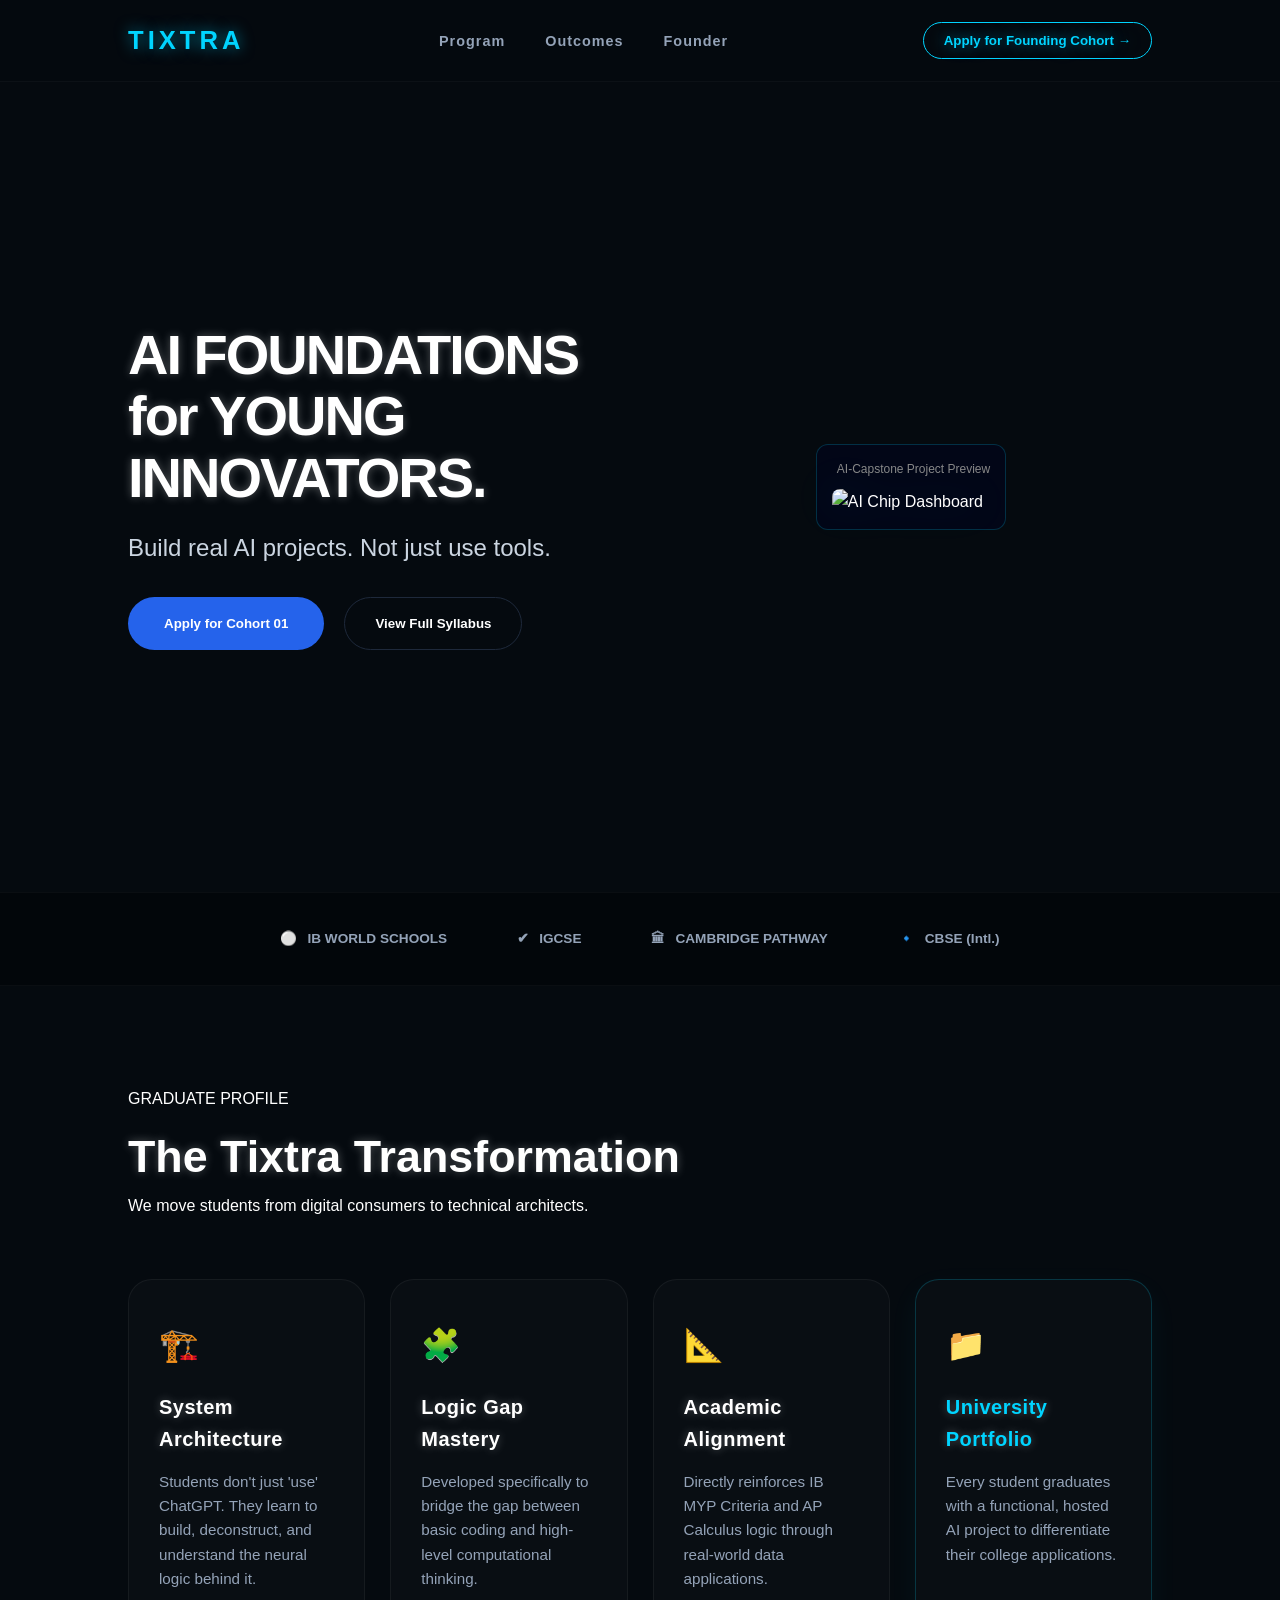
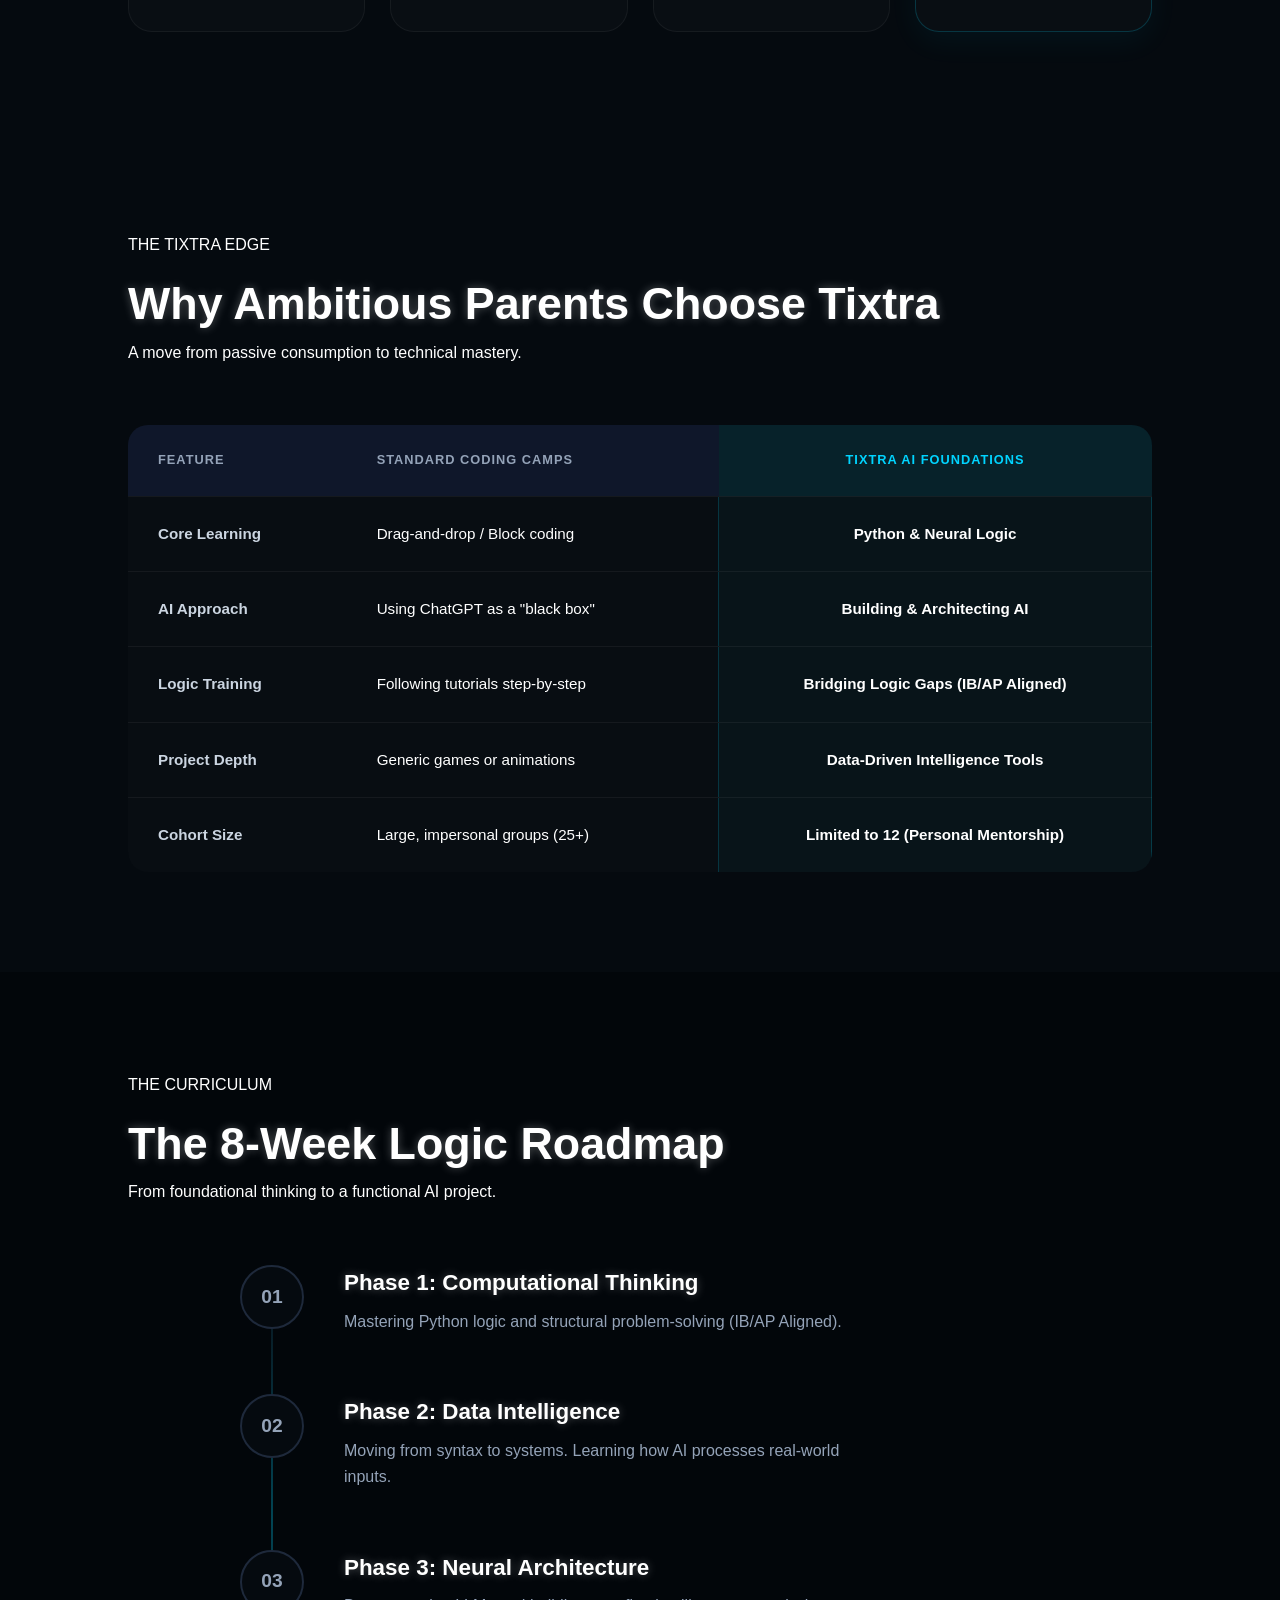
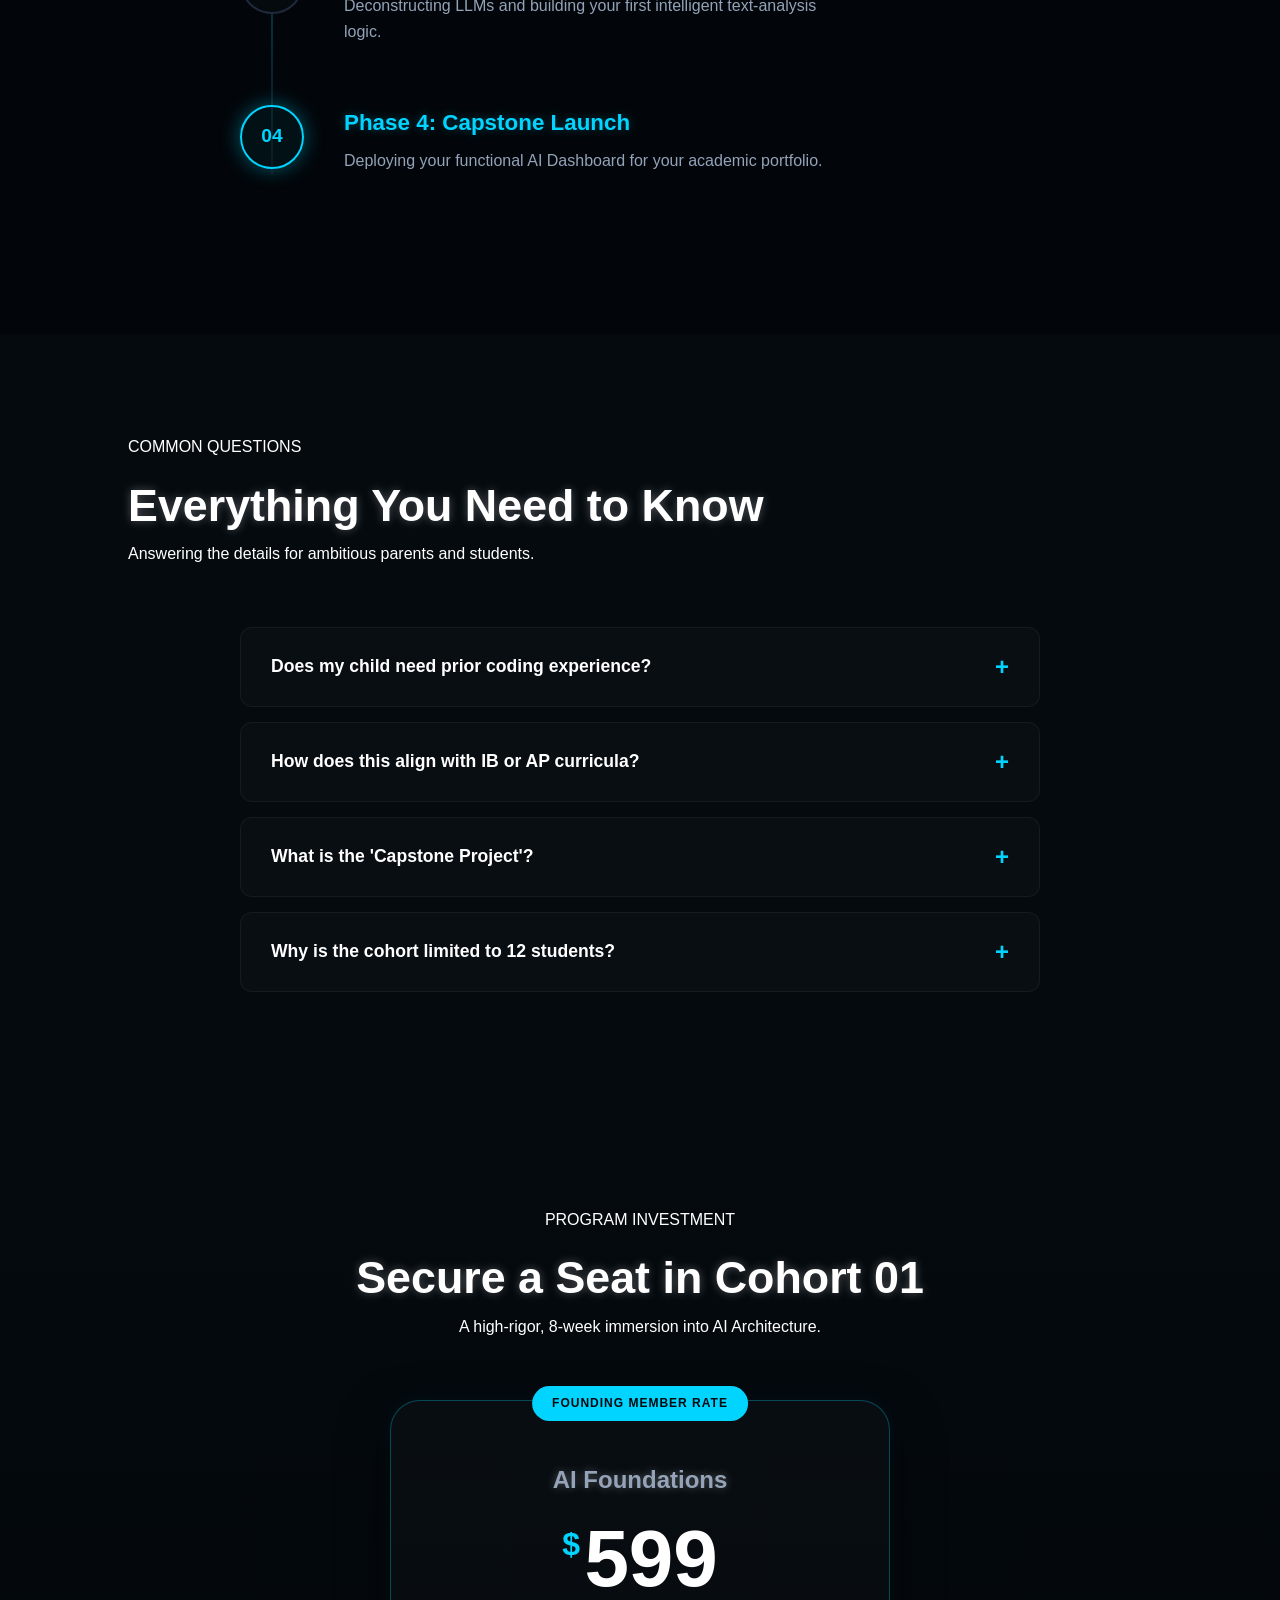
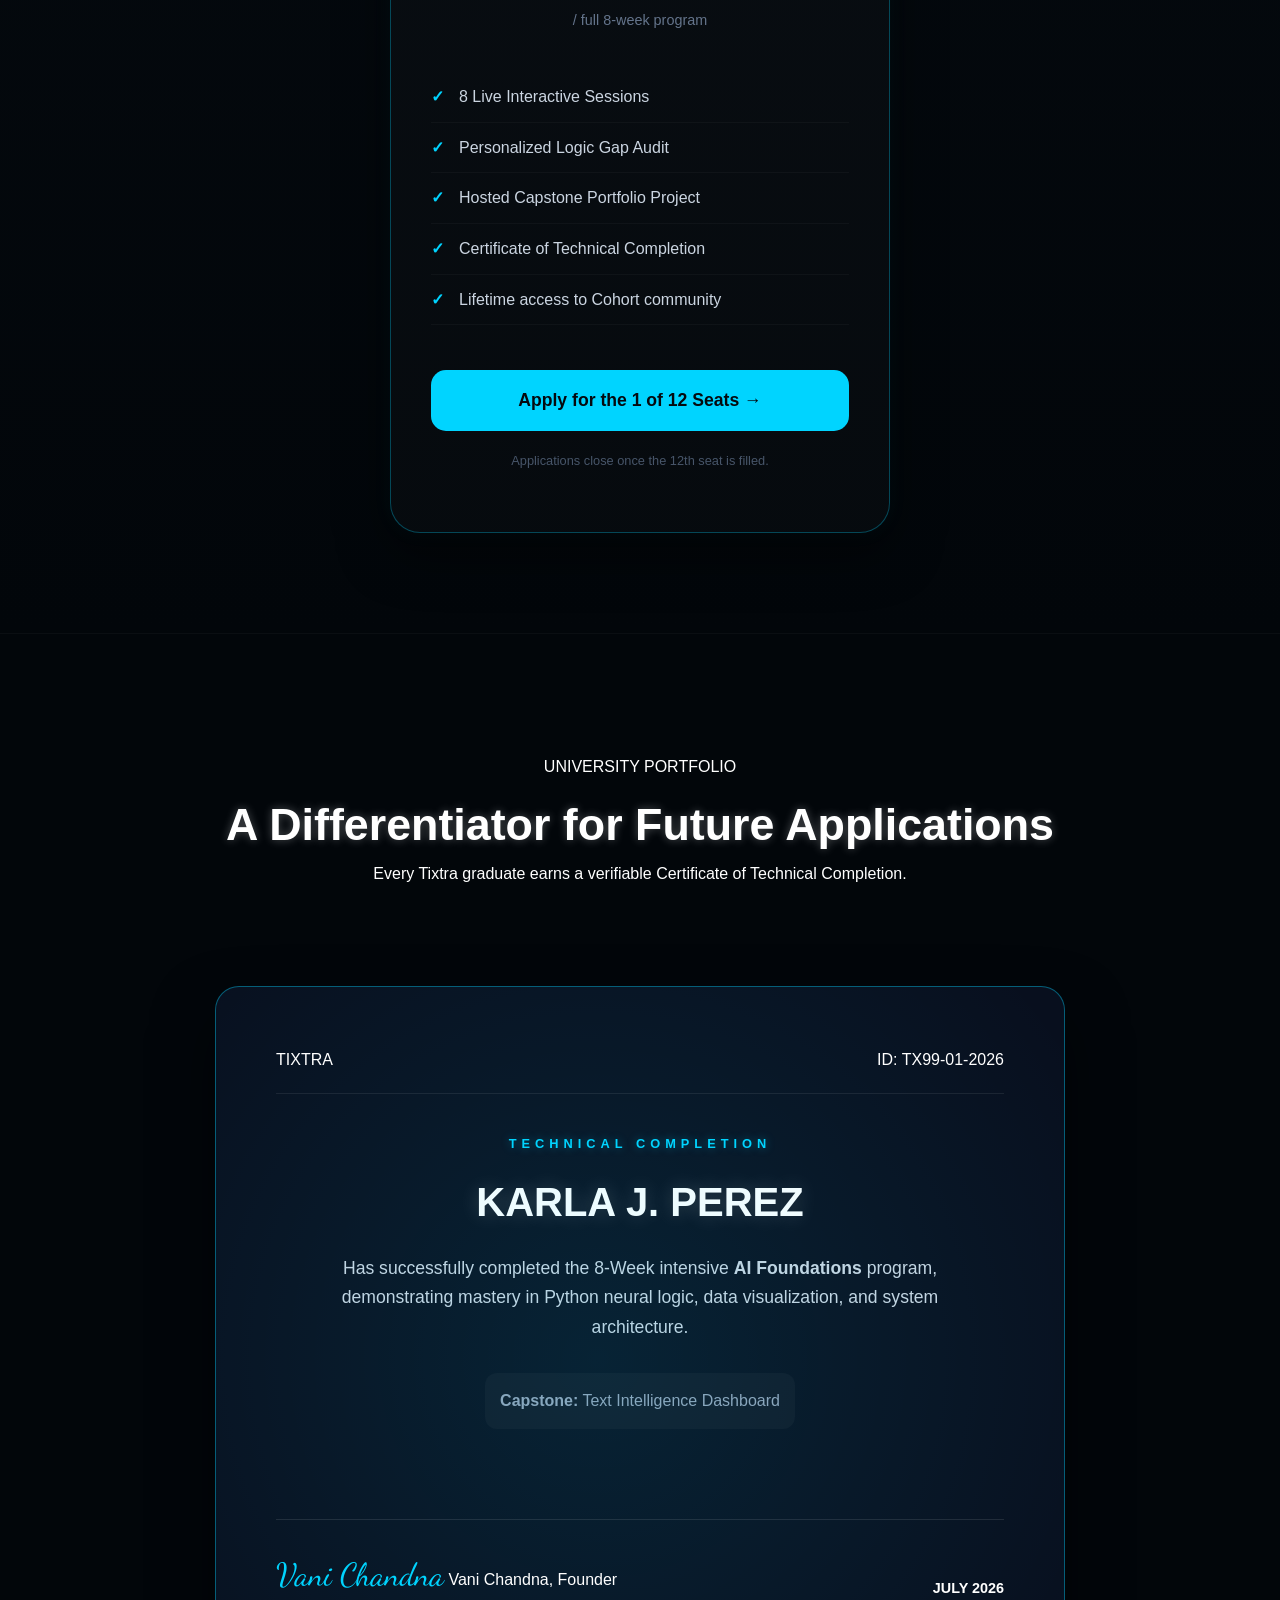
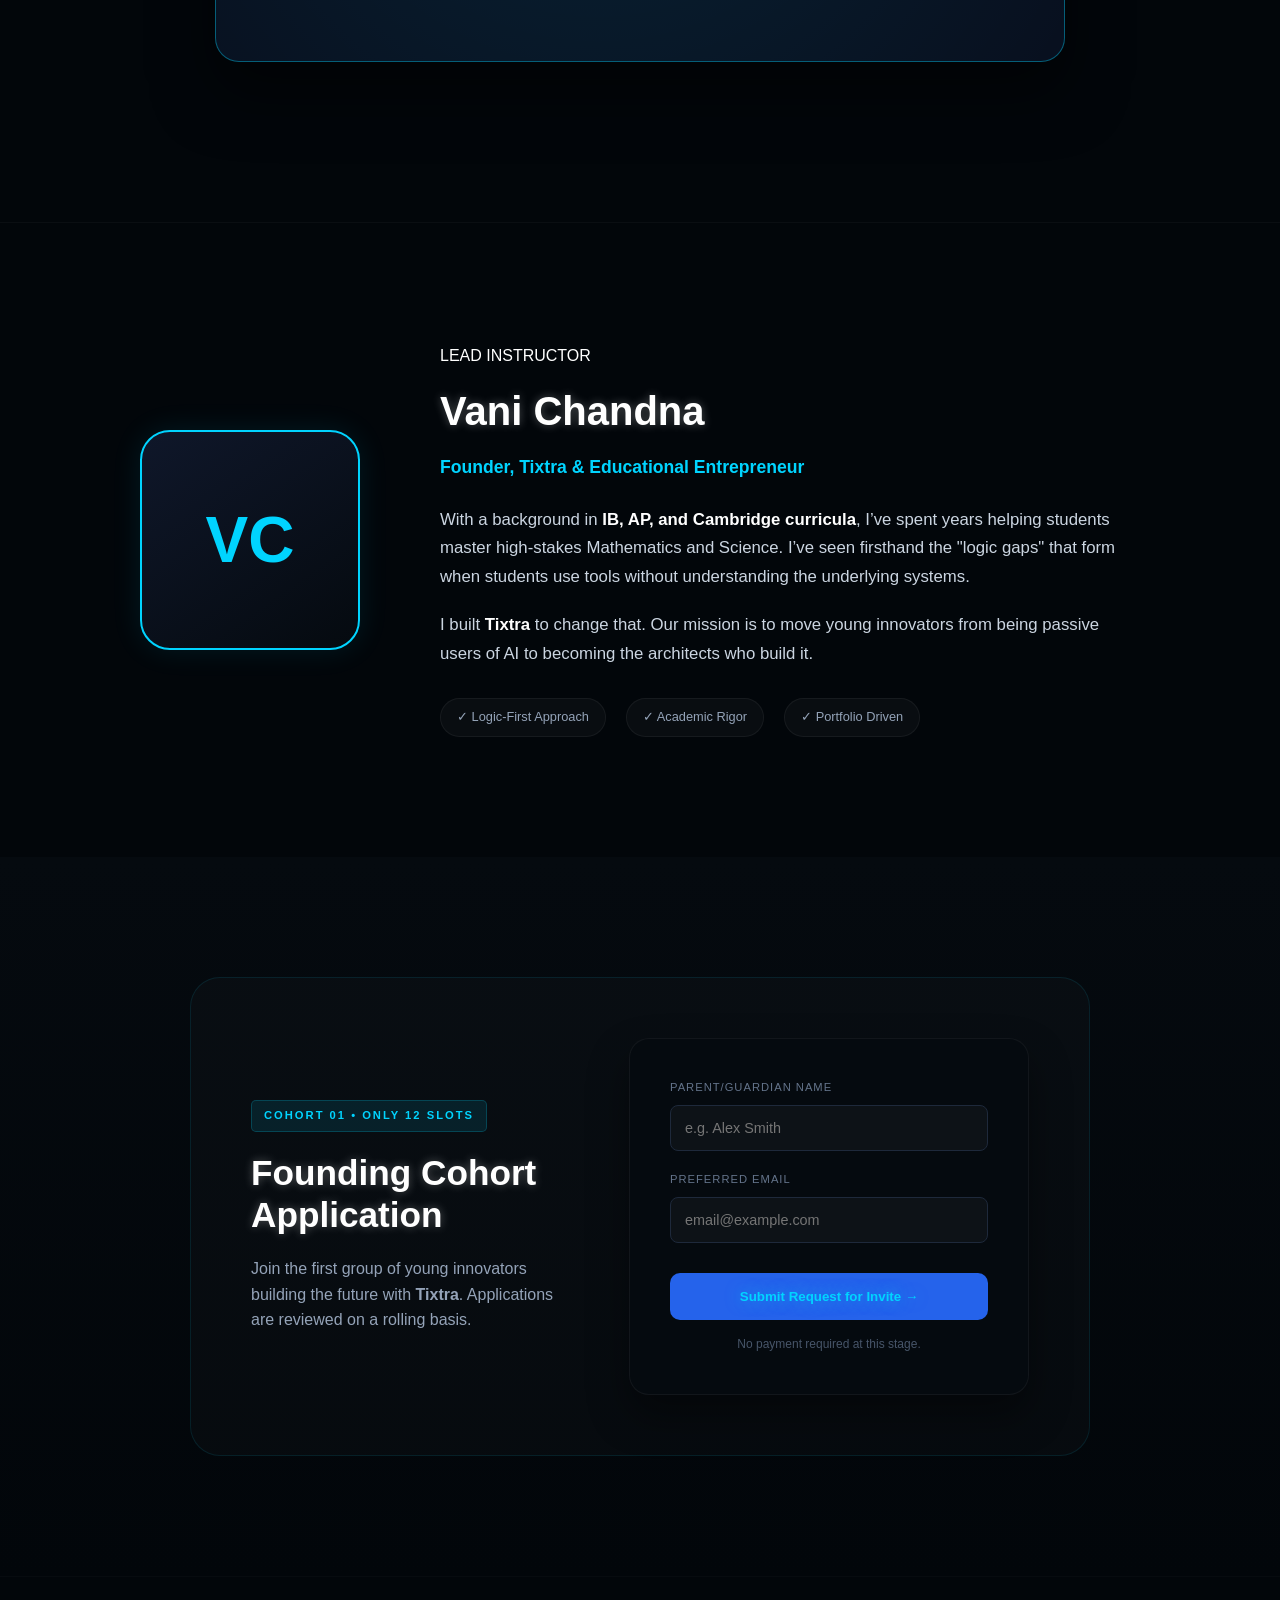
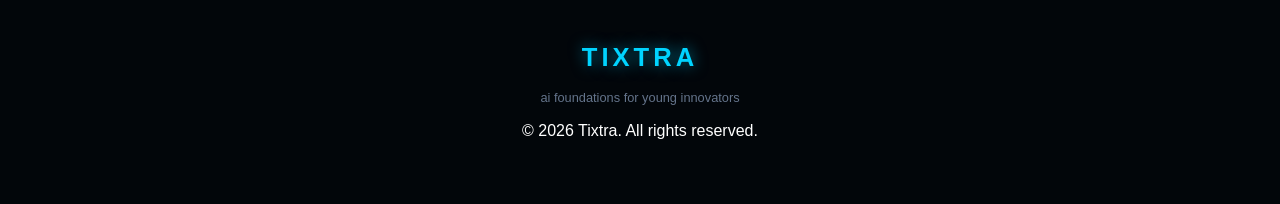
==== commit 205ea0c6: "fixed certi" ====
--- a/index.html
+++ b/index.html
@@ -4,7 +4,7 @@
     <meta charset="UTF-8">
     <meta name="viewport" content="width=device-width, initial-scale=1.0">
     <title>Tixtra | AI Foundations</title>
-    <link rel="stylesheet" href="style.css">
+    <link rel="stylesheet" href="./style.css">
     <link rel="preconnect" href="https://fonts.googleapis.com">
     <link rel="preconnect" href="https://fonts.gstatic.com" crossorigin>
     <link href="https://fonts.googleapis.com/css2?family=Inter:wght@400;600;800;900&display=swap" rel="stylesheet">
@@ -259,7 +259,7 @@
                 <div class="card-body">
                     <span class="cert-label">TECHNICAL COMPLETION</span>
                     <h3>KARLA J. PEREZ</h3> <p class="cert-text">
-                        Has successfully completed the 8-Week intensive **AI Foundations** program, 
+                        Has successfully completed the 8-Week intensive <strong>AI Foundations</strong> program, 
                         demonstrating mastery in Python neural logic, data visualization, 
                         and system architecture.
                     </p>
--- a/style.css
+++ b/style.css
@@ -688,145 +688,118 @@
 }
 
 .certificate-container {
-    margin-top: 80px;
+    min-height: 550px; 
     display: flex;
     justify-content: center;
+    align-items: center;
+    padding: 40px 20px;
+    perspective: 1000px; /* Adds 3D depth for the hover effect */
 }
 
 .certificate-card {
+    position: relative;
+    background: #080f1e; /* Slightly lighter than body to create separation */
+    border: 1px solid rgba(0, 212, 255, 0.4);
+    border-radius: 24px;
+    padding: 60px;
     width: 100%;
-    max-width: 650px;
-    background: linear-gradient(145deg, #0f172a, #020617); /* Subtly darker gradient */
-    border: 1px solid rgba(0, 212, 255, 0.4); /* Glowing blue border */
-    border-radius: 20px;
-    padding: 50px;
-    position: relative;
+    max-width: 850px;
     overflow: hidden;
-    text-align: left;
-    box-shadow: 0 30px 60px rgba(0, 0, 0, 0.6), 0 0 30px rgba(0, 212, 255, 0.1);
-    transition: transform 0.4s ease;
-}
-
-/* Interactivity (Subtle lift) */
+    transition: all 0.6s cubic-bezier(0.175, 0.885, 0.32, 1.275);
+    transform-style: preserve-3d;
+    box-shadow: 0 30px 60px rgba(0,0,0,0.5);
+}
+
 .certificate-card:hover {
-    transform: translateY(-10px) rotateX(2deg);
+    transform: translateY(-10px) rotateX(4deg);
     border-color: #00d4ff;
-    box-shadow: 0 40px 80px rgba(0, 0, 0, 0.7), 0 0 50px rgba(0, 212, 255, 0.2);
-}
-
-/* The Neon Hologram Glow */
+    box-shadow: 0 50px 100px rgba(0, 0, 0, 0.8), 0 0 40px rgba(0, 212, 255, 0.15);
+}
+
+/* The Neon Glow - Moved to absolute back */
 .card-glow {
     position: absolute;
-    top: -50%;
-    right: -50%;
-    width: 200%;
-    height: 200%;
-    background: radial-gradient(circle, rgba(0, 212, 255, 0.08) 0%, rgba(255, 255, 255, 0) 60%);
+    top: -20%;
+    right: -20%;
+    width: 150%;
+    height: 150%;
+    background: radial-gradient(circle, rgba(0, 212, 255, 0.1) 0%, rgba(255, 255, 255, 0) 70%);
     pointer-events: none;
-    z-index: 0;
-}
-
-.certificate-card * {
-    z-index: 1; /* Puts all text above the glow */
+    z-index: 1; 
+}
+
+/* Force all content to the front layer */
+.certificate-card .card-header,
+.certificate-card .cert-content,
+.certificate-card .card-footer {
     position: relative;
+    z-index: 10; 
 }
 
 .card-header {
     display: flex;
     justify-content: space-between;
     align-items: center;
-    margin-bottom: 50px;
-    border-bottom: 1px solid rgba(255, 255, 255, 0.05);
-    padding-bottom: 15px;
-}
-
-.card-header .logo {
-    font-size: 1.6rem;
-    letter-spacing: 4px;
-    margin: 0;
-    text-shadow: 0 0 10px rgba(0, 212, 255, 0.8);
-}
-
-.card-id {
-    font-size: 0.7rem;
-    color: #475569;
-    letter-spacing: 2px;
+    margin-bottom: 40px;
+    border-bottom: 1px solid rgba(255, 255, 255, 0.08);
+    padding-bottom: 20px;
 }
 
 .cert-label {
     display: block;
-    color: #64748b;
-    font-size: 0.75rem;
-    font-weight: 700;
-    letter-spacing: 4px;
+    color: #00d4ff; /* Changed to Cyan for better visibility */
+    font-size: 0.8rem;
+    font-weight: 800;
+    letter-spacing: 5px;
     text-transform: uppercase;
-    margin-bottom: 10px;
+    margin-bottom: 15px;
+    text-shadow: 0 0 10px rgba(0, 212, 255, 0.4);
 }
 
 .certificate-card h3 {
-    font-size: 2.8rem;
-    font-weight: 900;
-    color: white;
-    line-height: 1;
-    margin-bottom: 25px;
-    letter-spacing: -1px;
-    text-shadow: 0 0 10px rgba(255, 255, 255, 0.2);
+    font-size: 2.5rem;
+    color: #ffffff !important;
+    margin-bottom: 20px;
+    text-shadow: 0 0 20px rgba(255, 255, 255, 0.2);
 }
 
 .cert-text {
-    color: #94a3b8;
+    color: #cbd5e1; /* Lighter grey for readability */
+    font-size: 1.1rem;
+    line-height: 1.7;
+    margin: 0 auto 30px;
+    max-width: 600px;
+}
+
+.project-line {
     font-size: 1rem;
-    line-height: 1.7;
-    margin-bottom: 25px;
-    max-width: 500px;
-}
-
-.cert-text strong {
-    color: #00d4ff;
-    font-weight: 600;
-}
-
-.project-line {
-    font-size: 0.9rem;
-    color: #64748b;
-    margin-bottom: 40px;
-    padding-left: 15px;
-    border-left: 2px solid rgba(0, 212, 255, 0.2);
-}
-
-.project-line strong {
-    color: white;
+    color: #94a3b8;
+    margin-bottom: 50px;
+    padding: 15px;
+    background: rgba(255, 255, 255, 0.03);
+    border-radius: 12px;
+    display: inline-block;
 }
 
 .card-footer {
+    margin-top: 40px;
     display: flex;
     justify-content: space-between;
     align-items: flex-end;
-    margin-top: 30px;
-    border-top: 1px solid rgba(255, 255, 255, 0.05);
-    padding-top: 20px;
+    border-top: 1px solid rgba(255, 255, 255, 0.1);
+    padding-top: 30px;
 }
 
 .sig-line {
-    font-family: 'Dancing Script', cursive; /* Optional: adds a signature font */
-    font-size: 1.8rem;
-    color: white;
-    display: block;
-    margin-bottom: 5px;
-}
-
-.sig-label {
-    font-size: 0.7rem;
-    color: #64748b;
-    text-transform: uppercase;
-    letter-spacing: 1px;
+    font-family: 'Dancing Script', cursive;
+    font-size: 2rem;
+    color: #00d4ff !important;
 }
 
 .date span {
-    font-size: 0.8rem;
+    font-size: 0.9rem;
+    color: #ffffff;
     font-weight: 700;
-    color: #ffffff;
-    letter-spacing: 1px;
 }
 
 /* Syllabus Modal Styling */
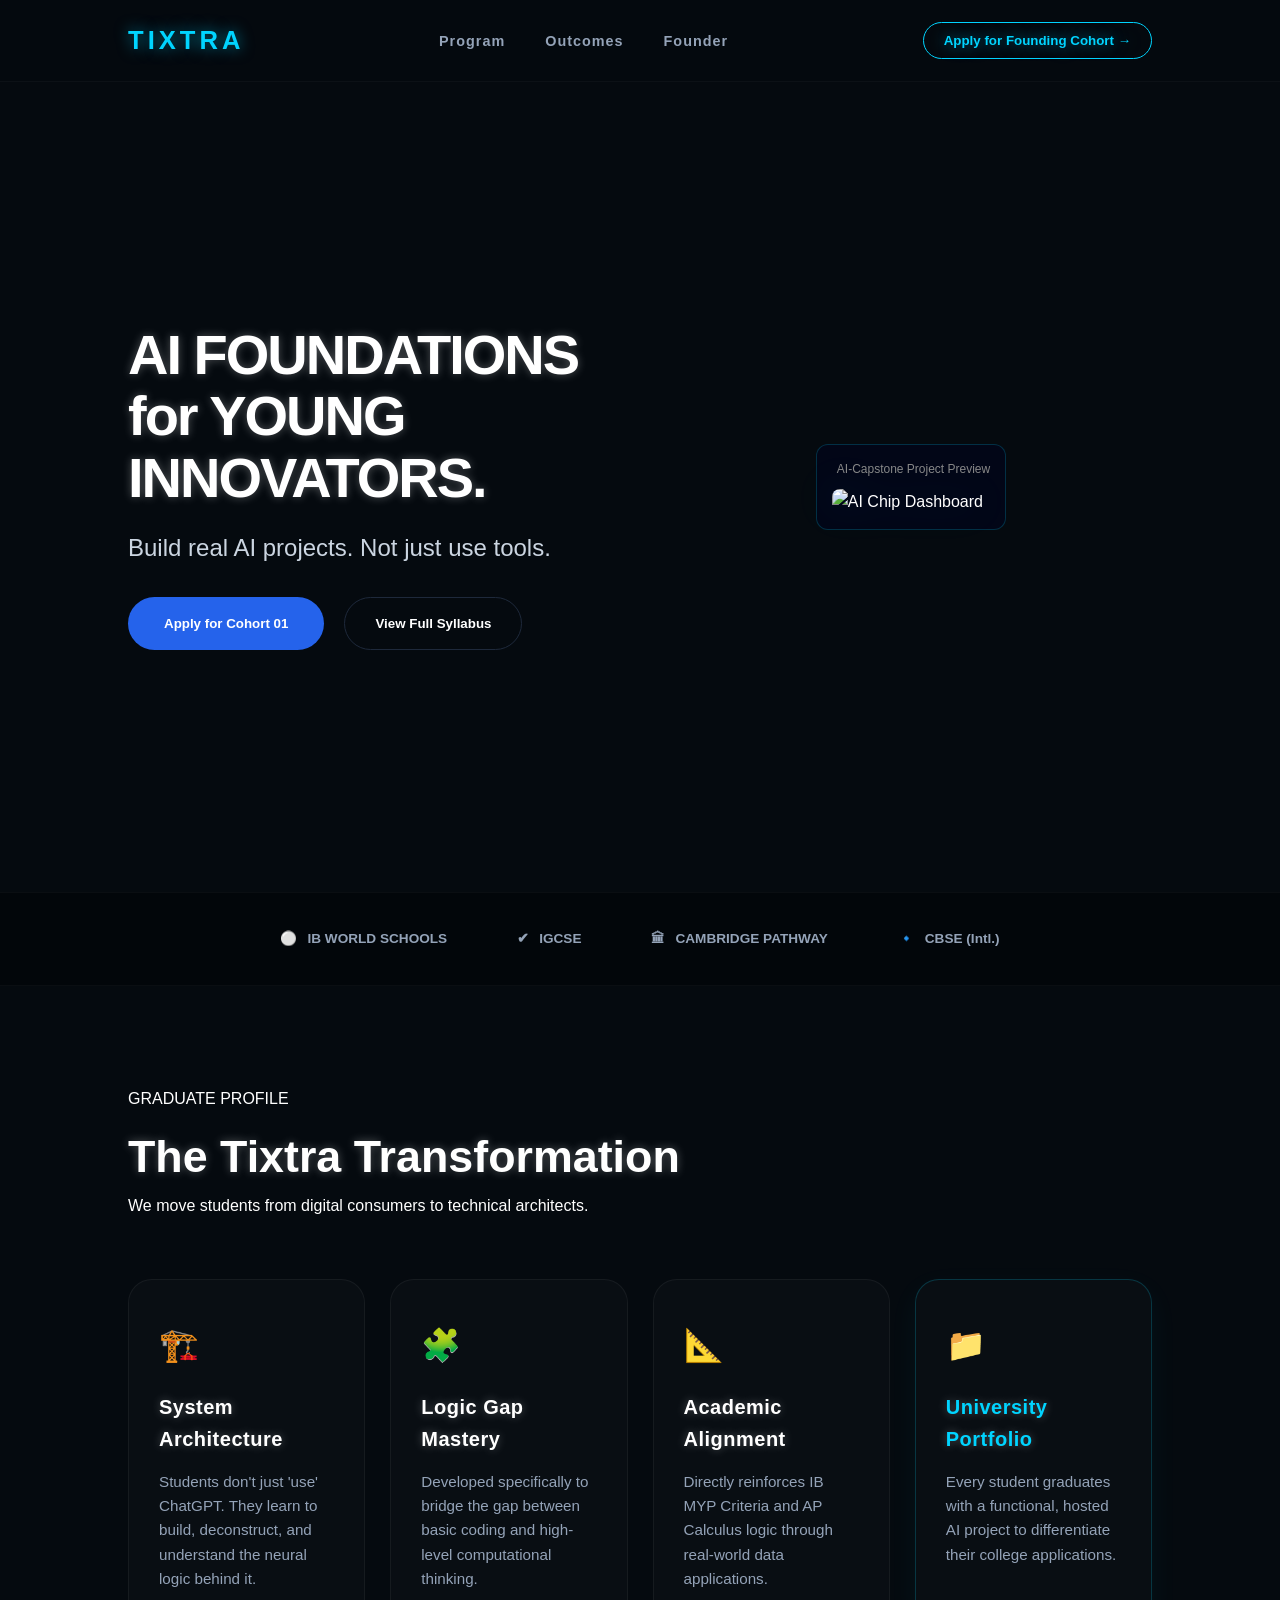
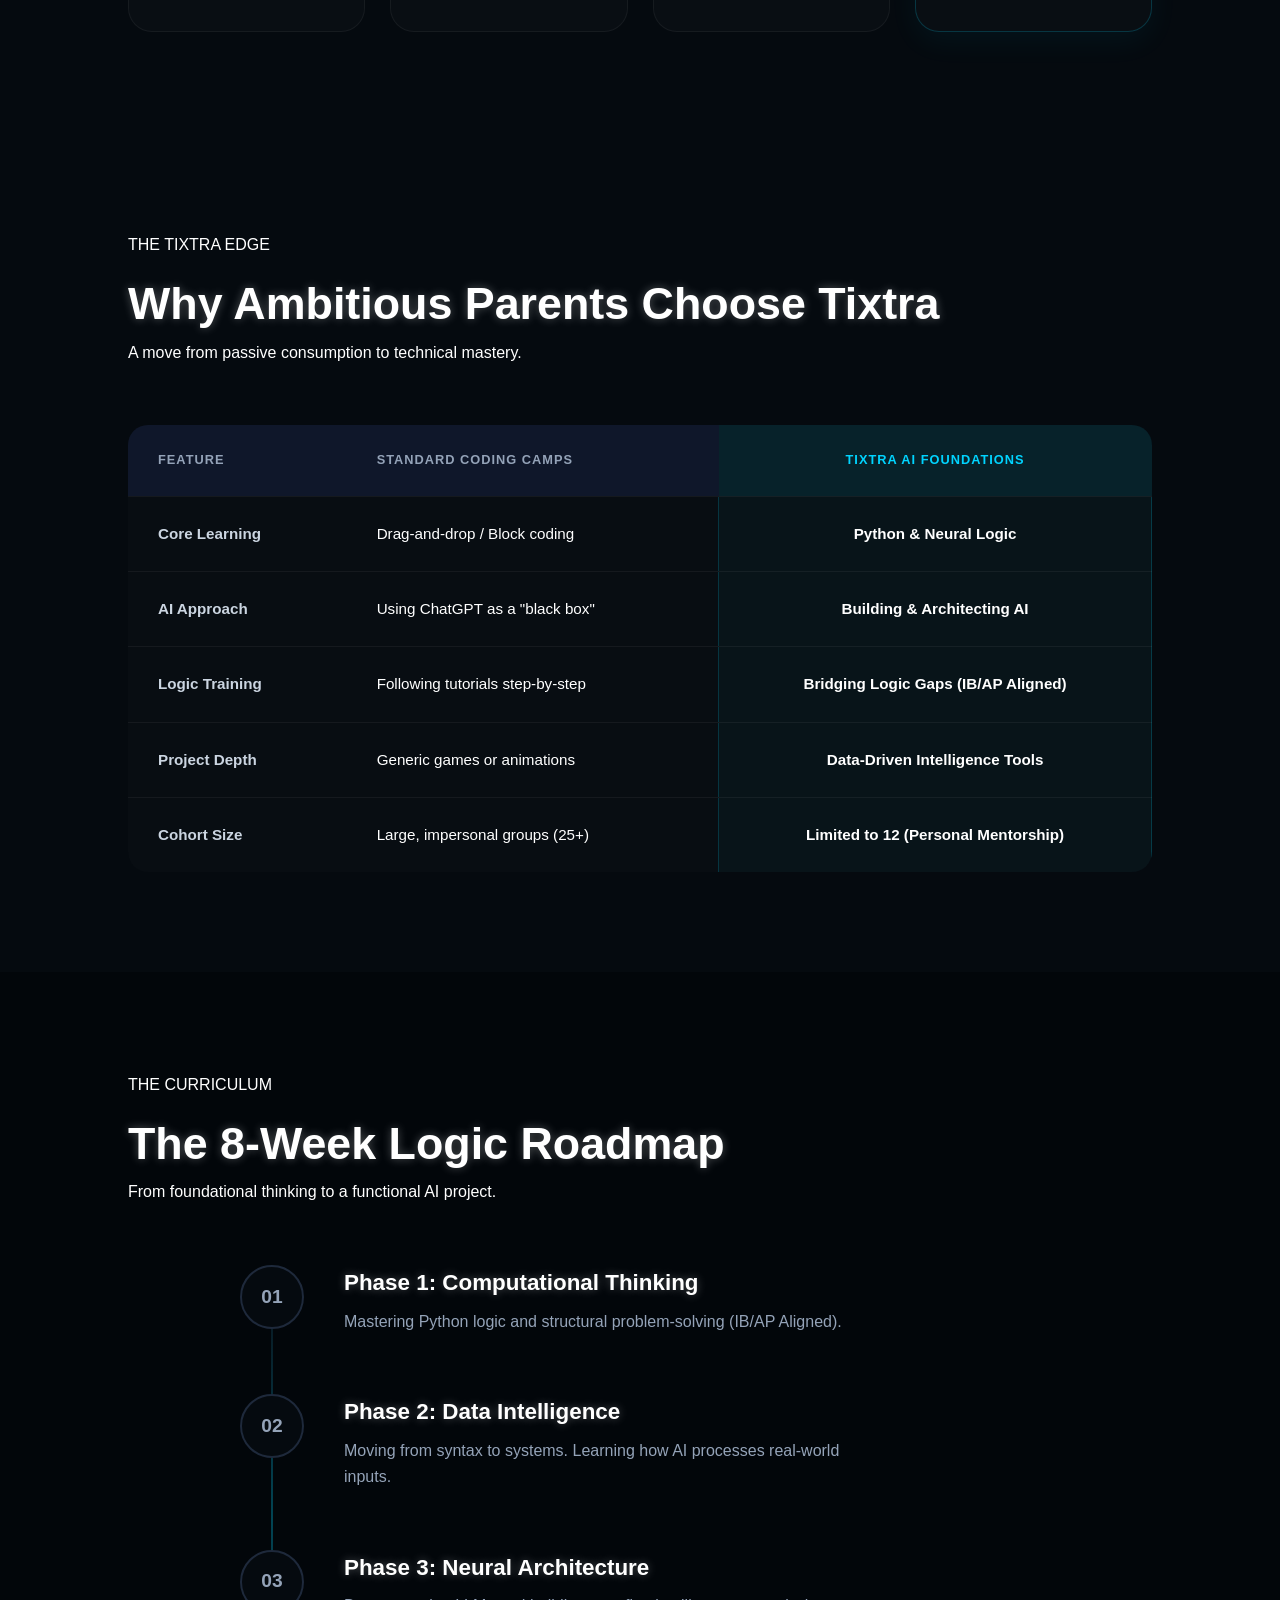
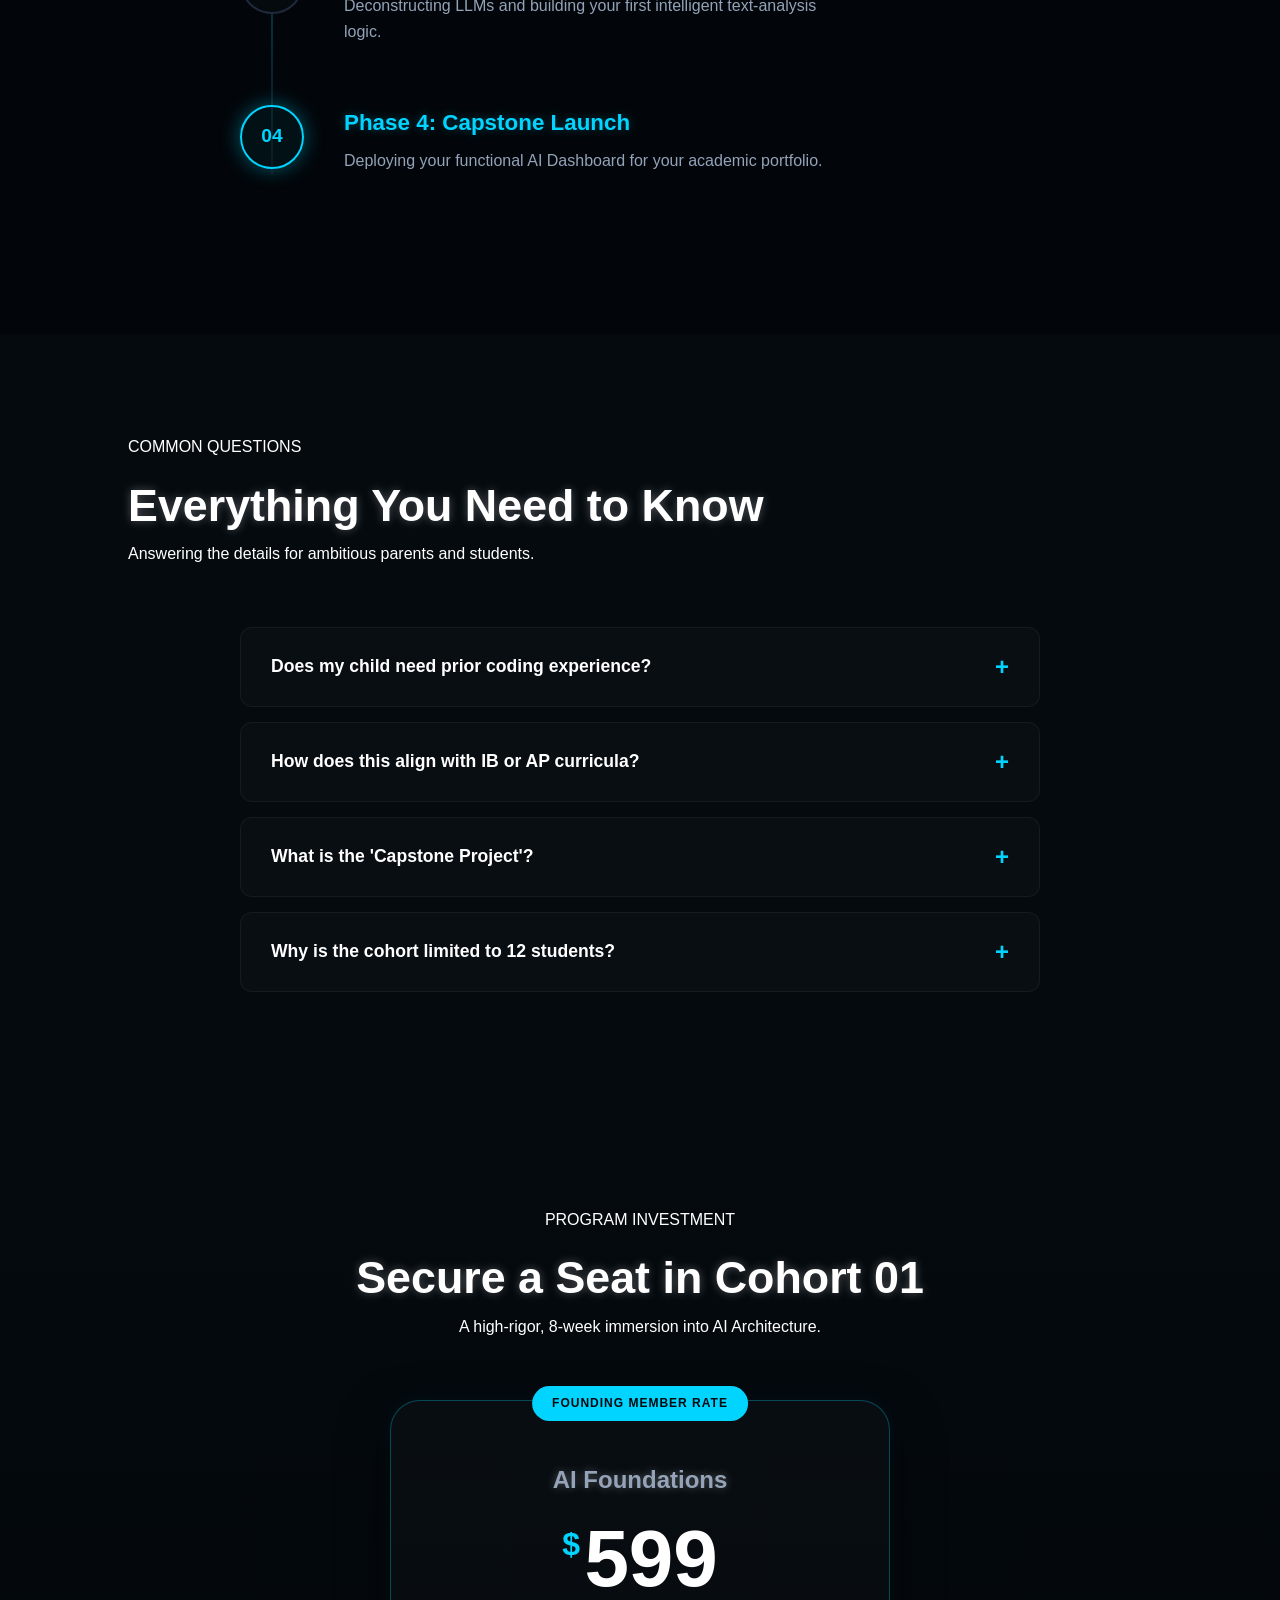
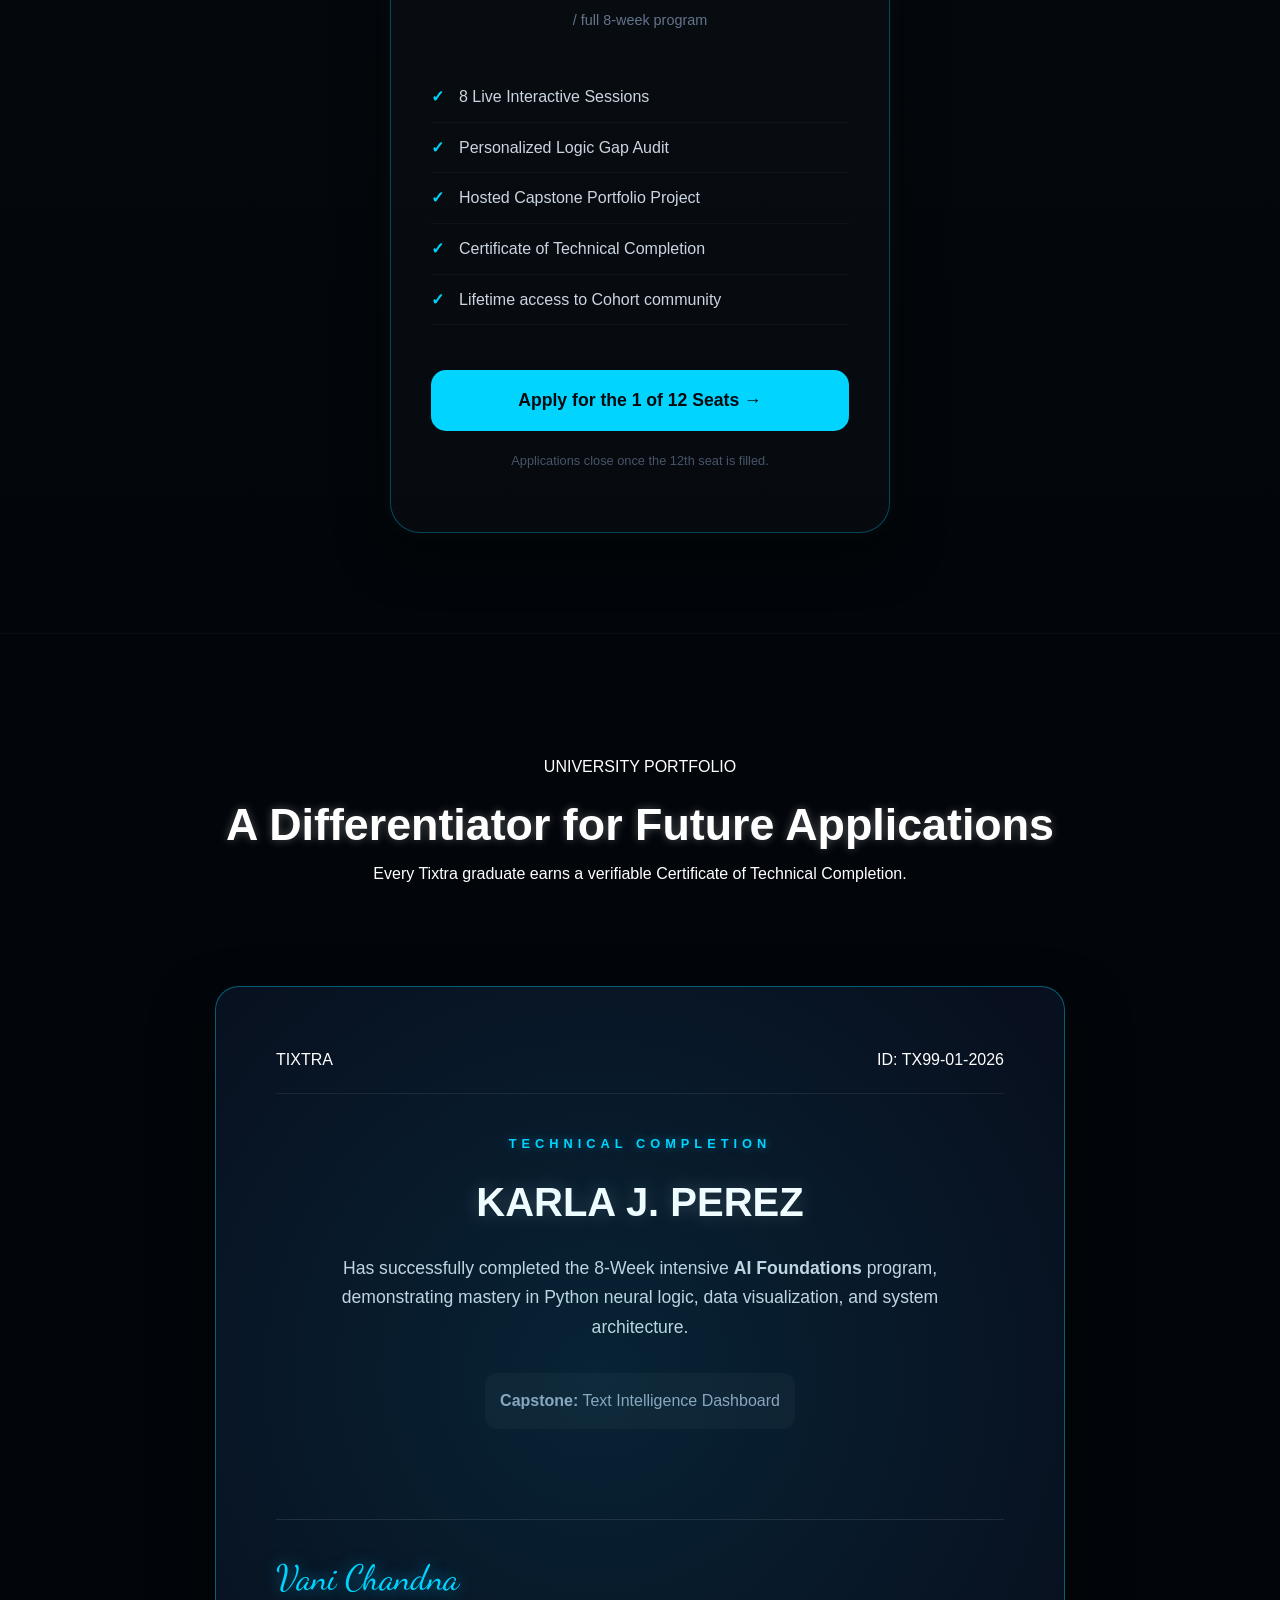
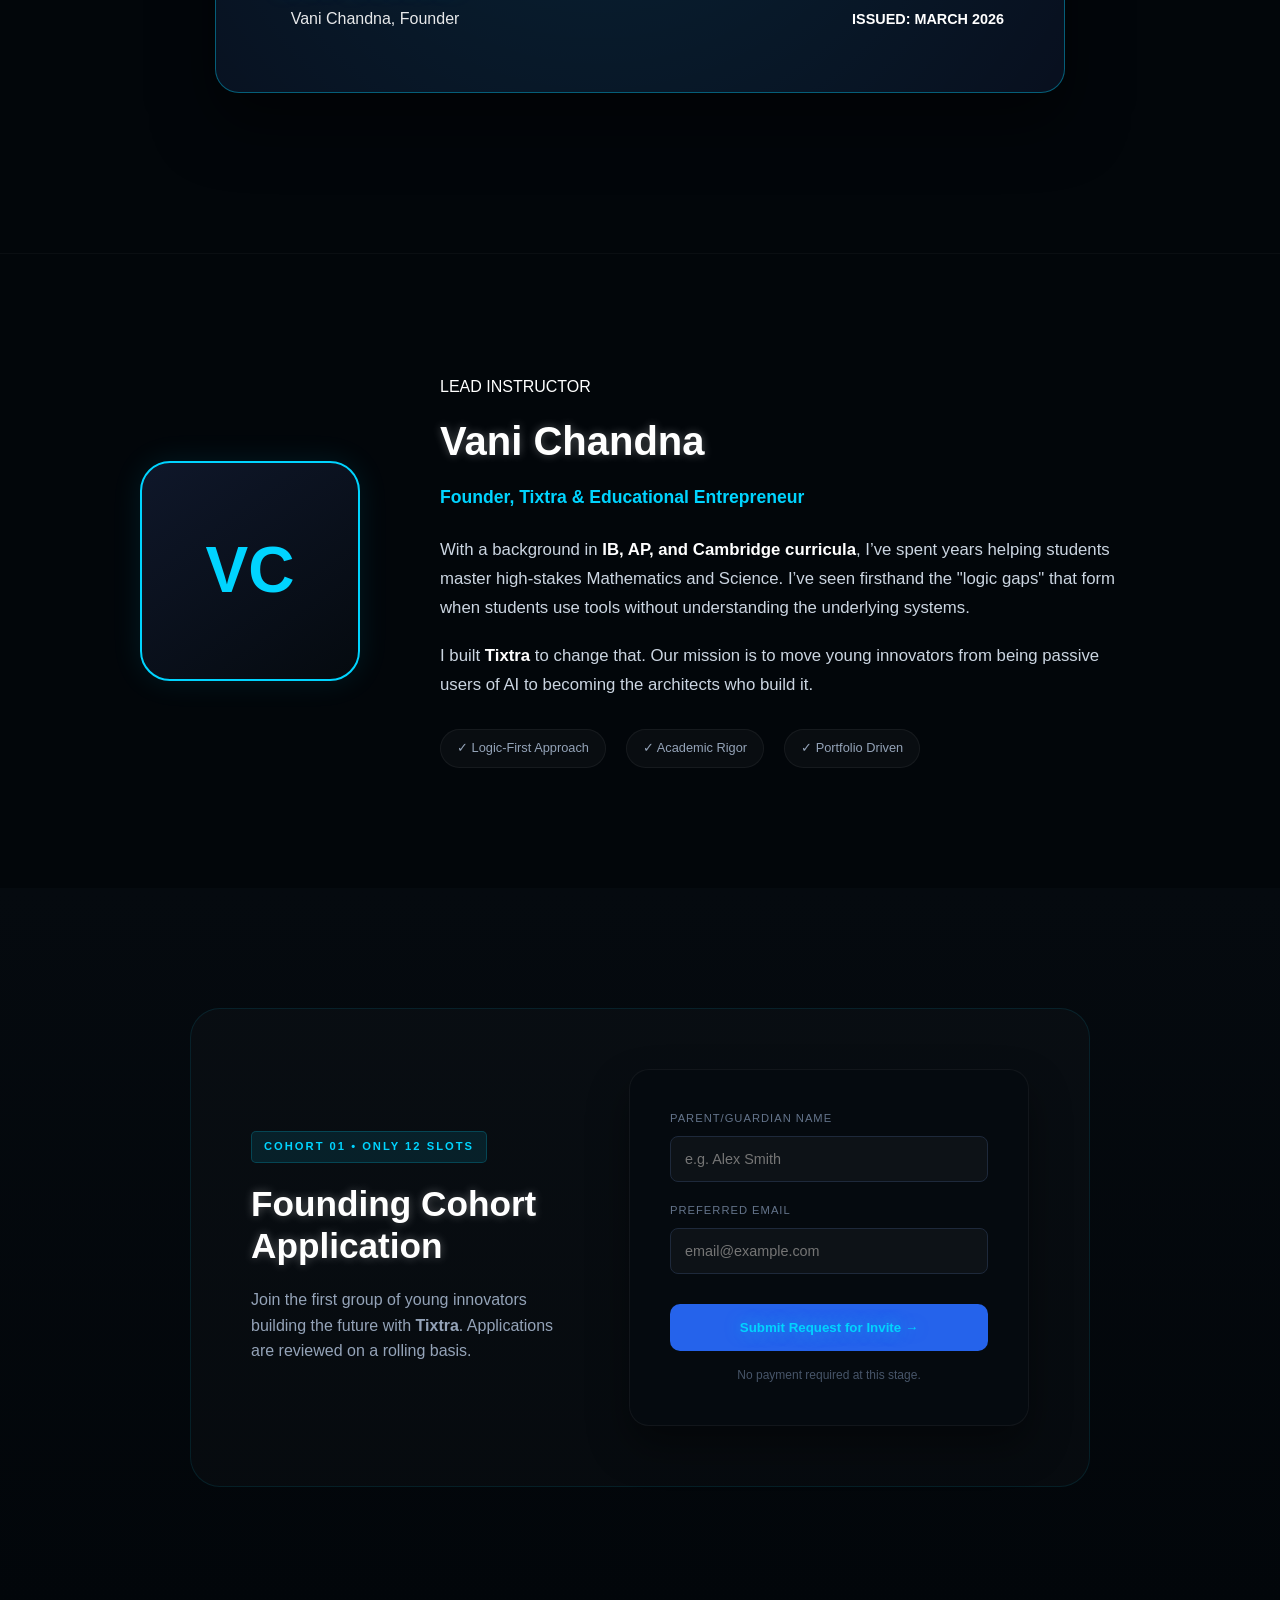
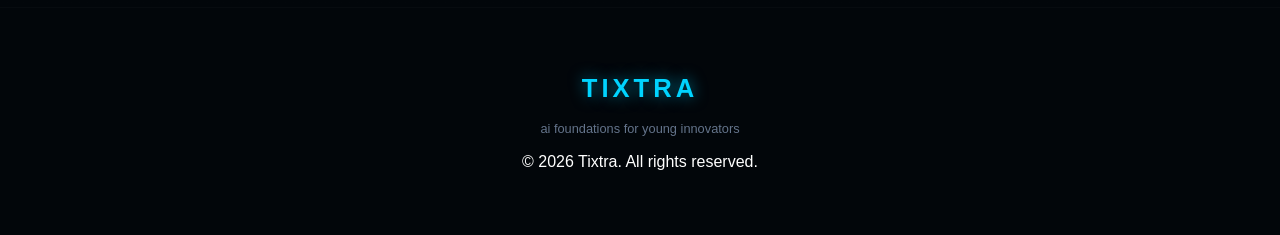
==== commit e4f13428: "fixed certi" ====
--- a/index.html
+++ b/index.html
@@ -4,7 +4,7 @@
     <meta charset="UTF-8">
     <meta name="viewport" content="width=device-width, initial-scale=1.0">
     <title>Tixtra | AI Foundations</title>
-    <link rel="stylesheet" href="./style.css">
+    <link rel="stylesheet" type="text/css" href="style.css?v=1.0">
     <link rel="preconnect" href="https://fonts.googleapis.com">
     <link rel="preconnect" href="https://fonts.gstatic.com" crossorigin>
     <link href="https://fonts.googleapis.com/css2?family=Inter:wght@400;600;800;900&display=swap" rel="stylesheet">
@@ -269,12 +269,12 @@
                 </div>
 
                 <div class="card-footer">
-                    <div class="signature">
-                        <span class="sig-line">Vani Chandna</span>
-                        <span class="sig-label">Vani Chandna, Founder</span>
+                    <div class="signature-block">
+                        <div class="sig-line">Vani Chandna</div>
+                        <div class="sig-label">Vani Chandna, Founder</div>
                     </div>
                     <div class="date">
-                        <span>JULY 2026</span>
+                        <span>ISSUED: MARCH 2026</span>
                     </div>
                 </div>
             </div>
--- a/style.css
+++ b/style.css
@@ -792,8 +792,17 @@
 
 .sig-line {
     font-family: 'Dancing Script', cursive;
-    font-size: 2rem;
+    font-size: 2.2rem; /* Matches your screenshot size */
     color: #00d4ff !important;
+    text-shadow: 0 0 15px rgba(0, 212, 255, 0.5); /* Adds that neon glow */
+    margin-right: 15px;
+}
+
+.sig-label {
+    font-family: 'Inter', sans-serif;
+    color: #ffffff;
+    font-size: 1rem;
+    opacity: 0.9;
 }
 
 .date span {
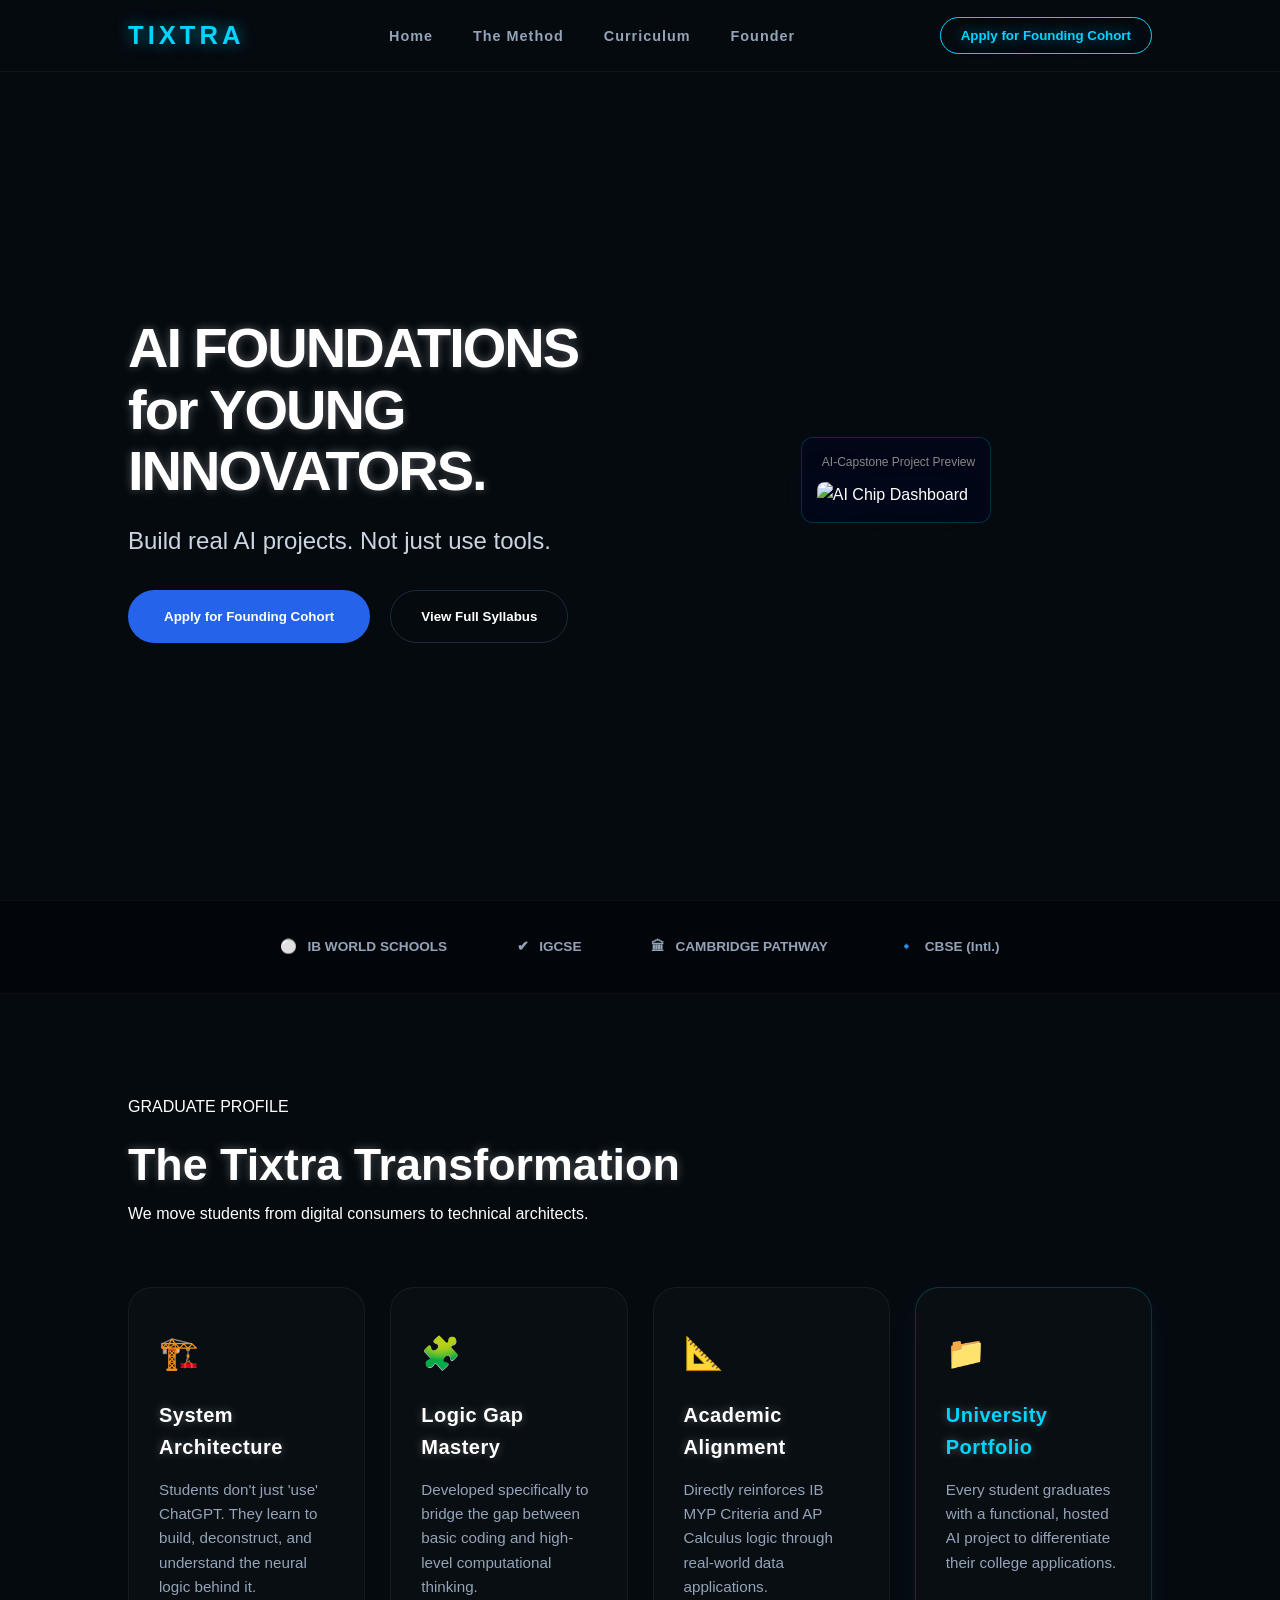
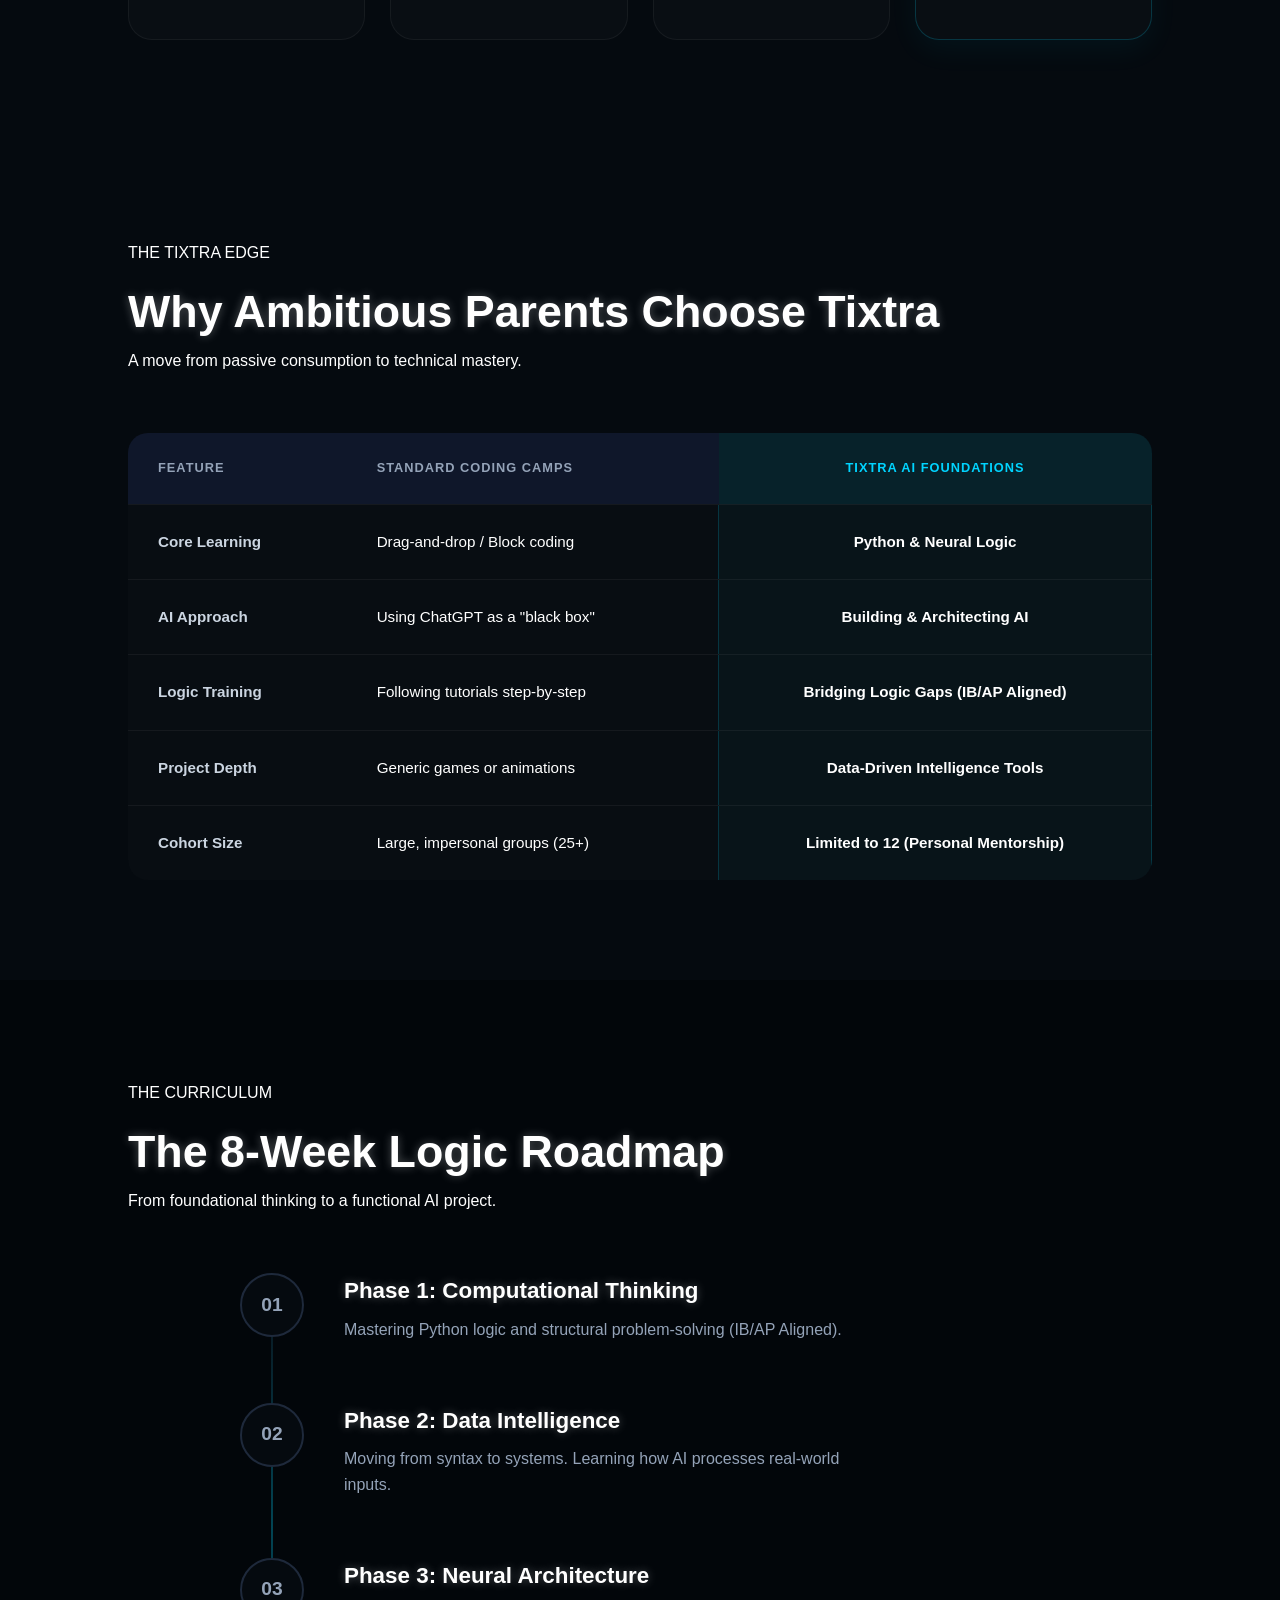
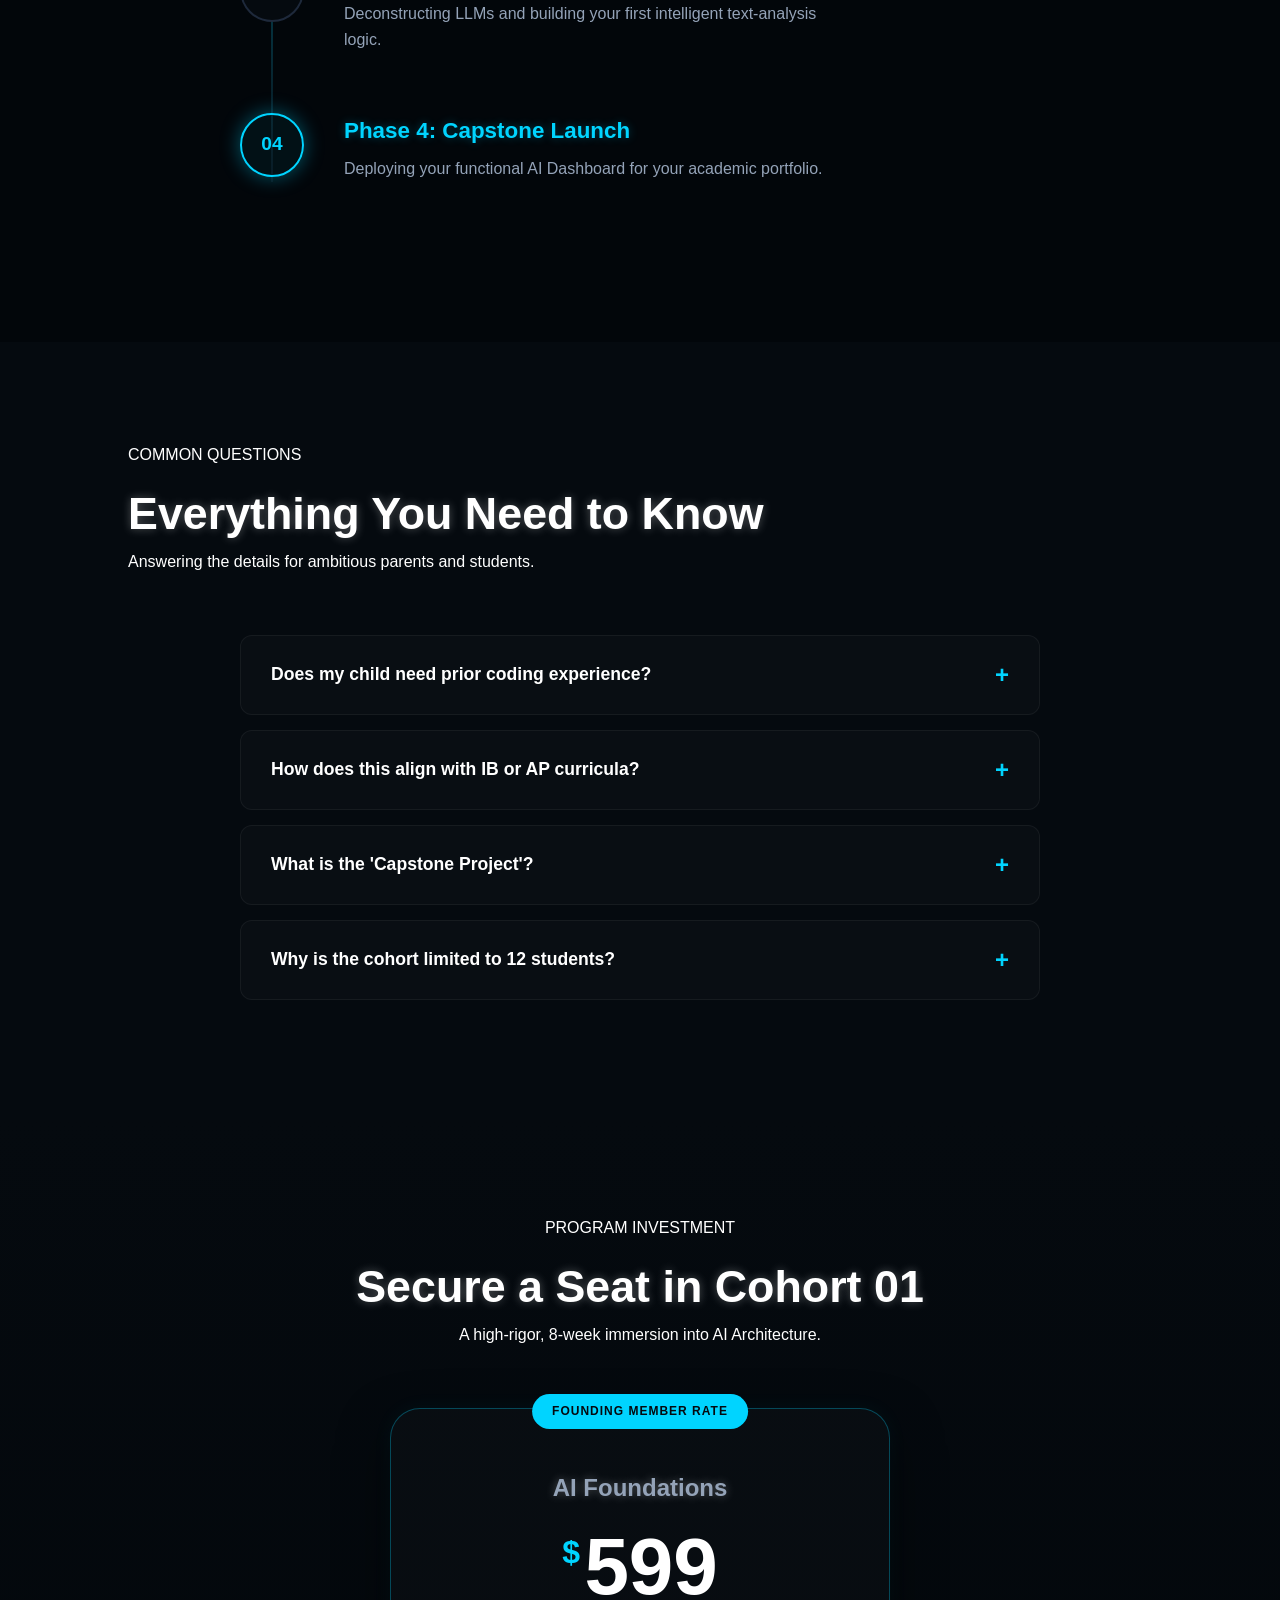
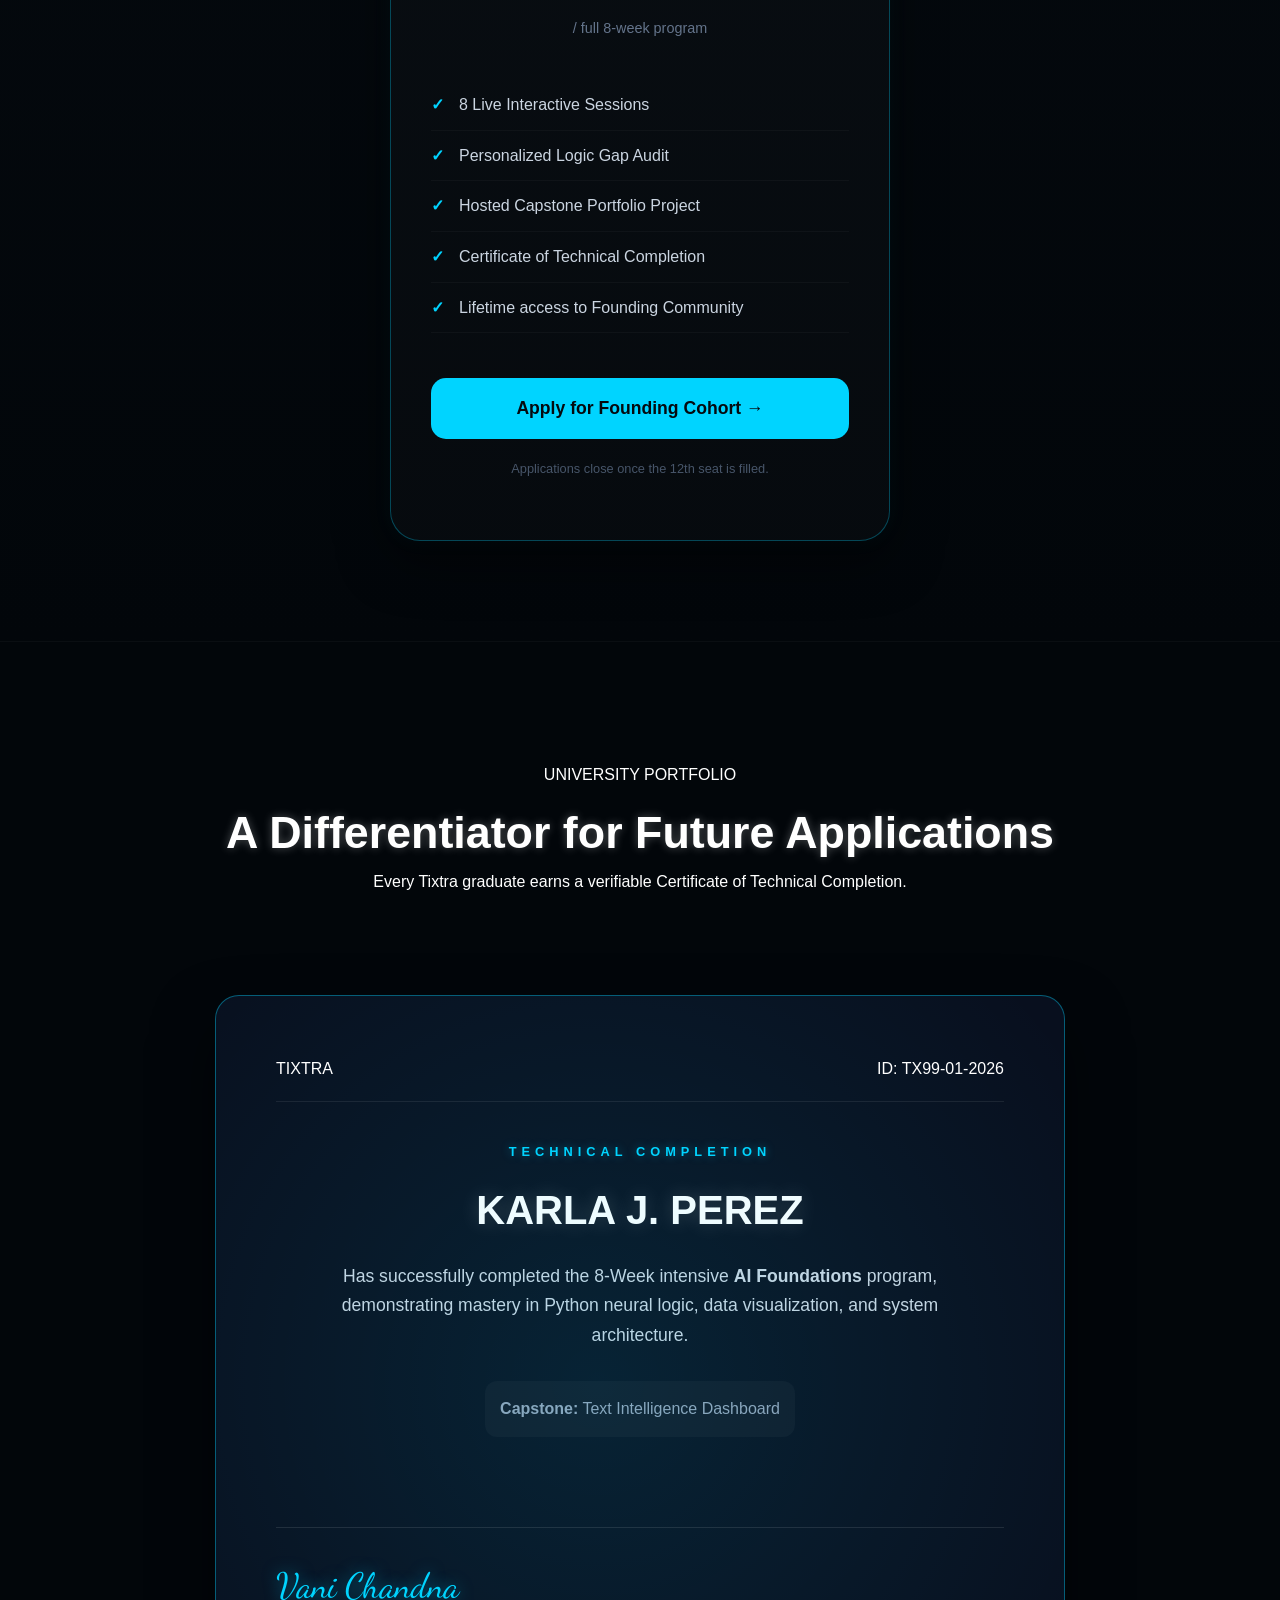
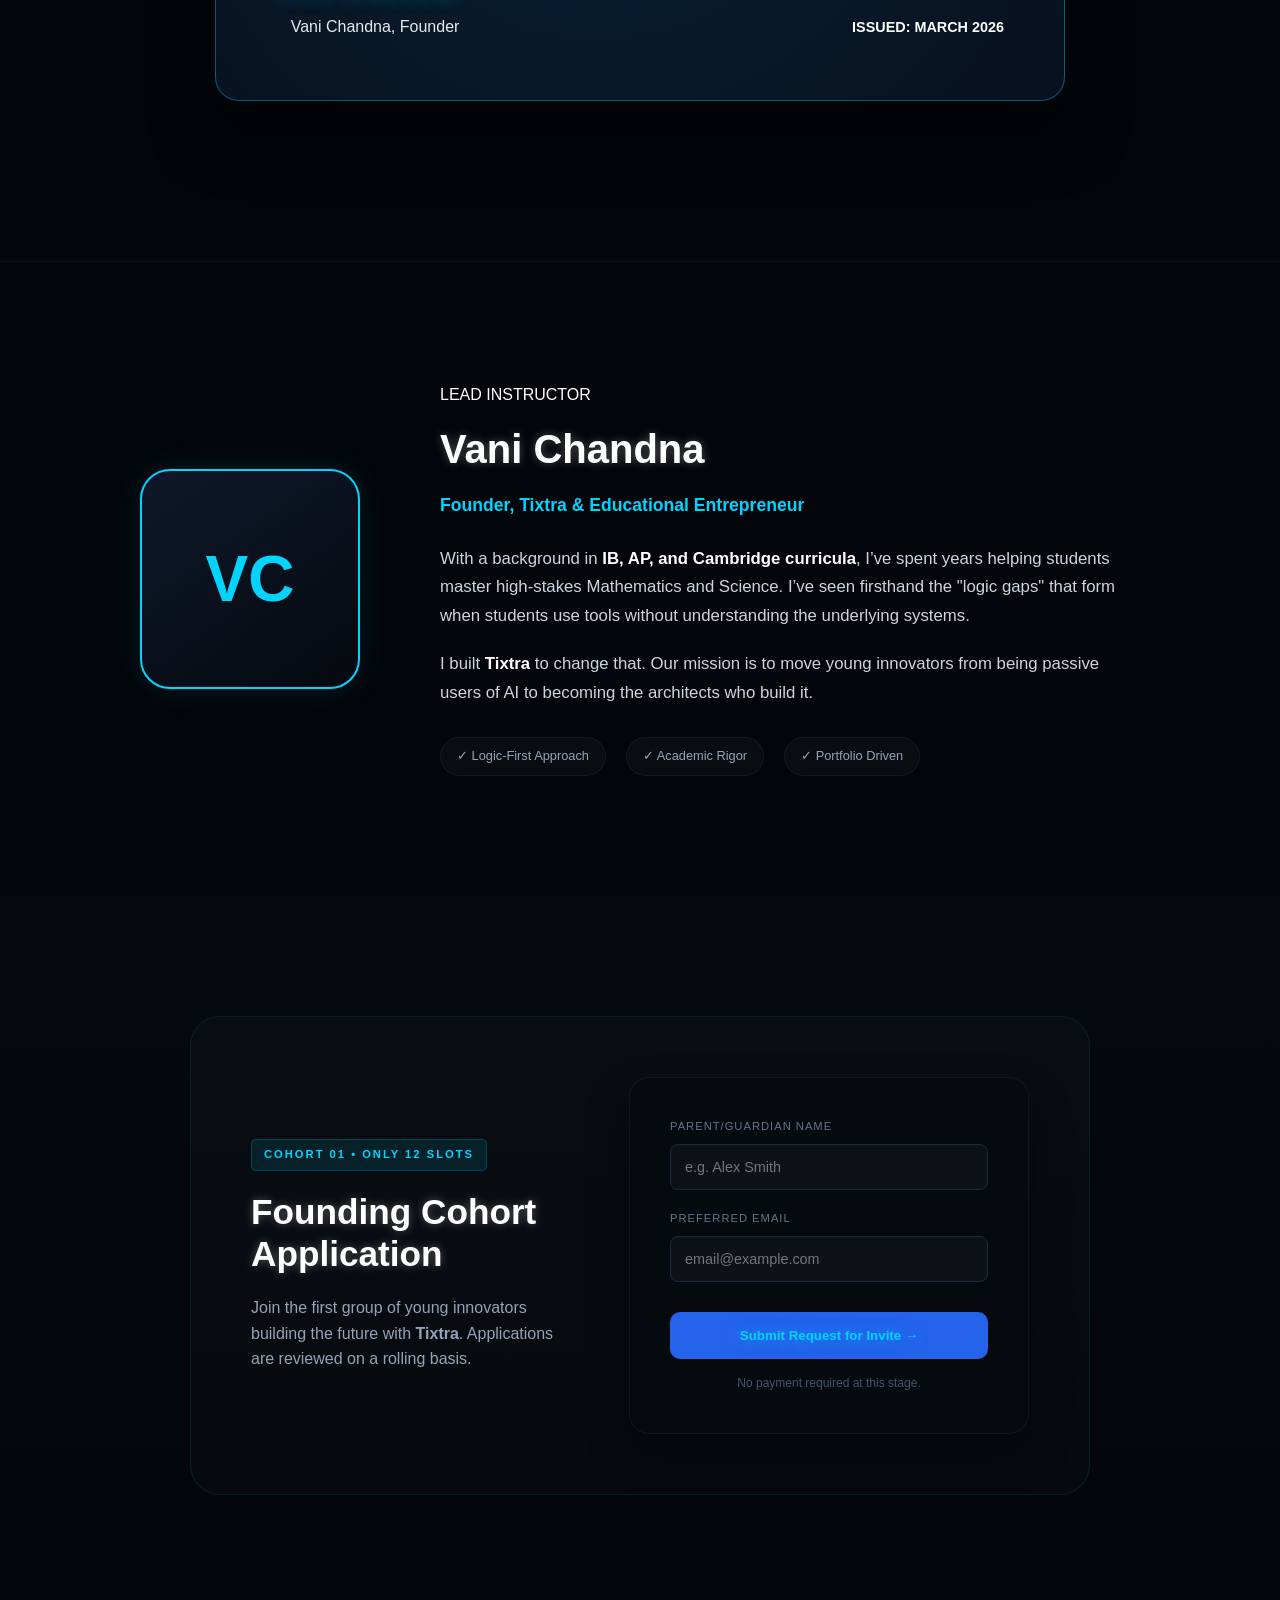
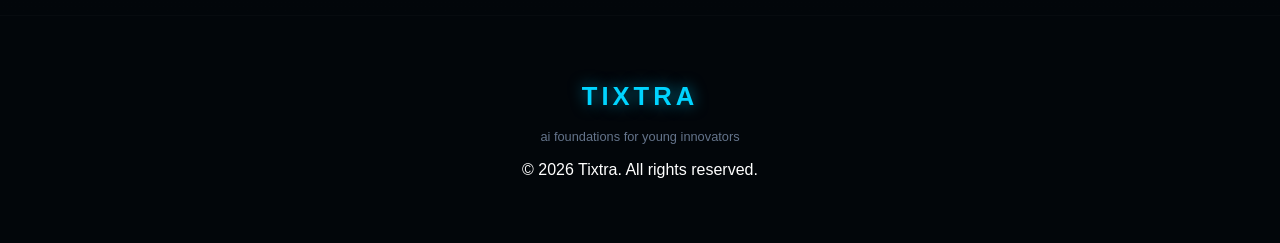
==== commit 45ed5174: "fixed index" ====
--- a/index.html
+++ b/index.html
@@ -15,19 +15,19 @@
     <nav>
         <div class="logo">TIXTRA</div>
         <ul>
-            <li><a href="#hero">Program</a></li>
-            <li><a href="#outcomes">Outcomes</a></li>
-            <li><a href="#founder">Founder</a></li>
+            <li><a href="index.html">Home</a></li>
+            <li><a href="methodology.html">The Method</a></li>
+            <li><a href="curriculum.html">Curriculum</a></li>
+            <li><a href="founder.html">Founder</a></li>
         </ul>
-        <button class="invite-btn" onclick="location.href='#enroll'">Apply for Founding Cohort →</button>
+        <button class="invite-btn" onclick="location.href='#enroll'">Apply for Founding Cohort</button>
     </nav>
-
     <header class="hero" id="hero">
         <div class="hero-left">
             <h1>AI FOUNDATIONS for YOUNG INNOVATORS.</h1>
             <p class="hero-subtext">Build real AI projects. Not just use tools.</p>
             <div class="hero-btns">
-                <button class="blue-btn" onclick="location.href='#enroll'">Apply for Cohort 01</button>
+                <button class="blue-btn" onclick="location.href='#enroll'">Apply for Founding Cohort</button>
                 <button class="outline-btn" id="openSyllabus">View Full Syllabus</button>
             </div>
         </div>
@@ -214,8 +214,7 @@
     <section id="pricing" class="pricing-section">
         <div class="section-header">
             <span class="label">PROGRAM INVESTMENT</span>
-            <h2>Secure a Seat in Cohort 01</h2>
-            <p>A high-rigor, 8-week immersion into AI Architecture.</p>
+            <h2>Secure a Seat in Cohort 01</h2> <p>A high-rigor, 8-week immersion into AI Architecture.</p>
         </div>
 
         <div class="pricing-card">
@@ -232,10 +231,9 @@
                 <li><span>✓</span> Personalized Logic Gap Audit</li>
                 <li><span>✓</span> Hosted Capstone Portfolio Project</li>
                 <li><span>✓</span> Certificate of Technical Completion</li>
-                <li><span>✓</span> Lifetime access to Cohort community</li>
-            </ul>
-
-            <button class="pricing-cta" onclick="location.href='#enroll'">Apply for the 1 of 12 Seats →</button>
+                <li><span>✓</span> Lifetime access to Founding Community</li> </ul>
+
+            <button class="pricing-cta" onclick="location.href='#enroll'">Apply for Founding Cohort →</button>
             <p class="pricing-subtext">Applications close once the 12th seat is filled.</p>
         </div>
     </section>
@@ -353,12 +351,10 @@
         </div>
     </div>
 
-    
-
     <div id="syllabusModal" class="modal-overlay">
         <div class="modal-card">
             <div class="modal-header">
-                <h3>8-Week Logic Roadmap</h3>
+                <h3>8-Week Learning Journey</h3>
                 <button class="close-modal" id="closeSyllabus">&times;</button>
             </div>
             <div class="modal-body">
@@ -366,28 +362,28 @@
                     <span class="week-no">01-02</span>
                     <div class="week-info">
                         <h5>Computational Foundations</h5>
-                        <p>Logic gates, Python syntax, and bridging the gap between math and code.</p>
+                        <p>Bridging the gap between math and Python to build strong problem-solving skills.</p>
                     </div>
                 </div>
                 <div class="week-item">
                     <span class="week-no">03-04</span>
                     <div class="week-info">
-                        <h5>Data & Probability</h5>
-                        <p>Understanding how AI "sees" patterns using statistics and high-dimensional space.</p>
+                        <h5>Data & AI Patterns</h5>
+                        <p>Understanding how AI identifies patterns and makes decisions using structured data.</p>
                     </div>
                 </div>
                 <div class="week-item">
                     <span class="week-no">05-06</span>
                     <div class="week-info">
-                        <h5>Neural Architecture</h5>
-                        <p>Deconstructing LLMs and building custom text-classification logic.</p>
+                        <h5>Inside AI Systems</h5>
+                        <p>Breaking down how modern AI tools work and building your own intelligent logic.</p>
                     </div>
                 </div>
                 <div class="week-item highlight-week">
                     <span class="week-no">07-08</span>
                     <div class="week-info">
                         <h5>The Capstone Lab</h5>
-                        <p>Final project build: Architecting, testing, and hosting a functional AI tool.</p>
+                        <p>Design, build, and present a fully functional AI-powered project for your portfolio.</p>
                     </div>
                 </div>
             </div>
--- a/style.css
+++ b/style.css
@@ -14,7 +14,23 @@
 }
 
 /* Nav */
-nav { display: flex; justify-content: space-between; align-items: center; padding: 20px 10%; position: sticky; top: 0; z-index: 1000; background: rgba(5, 10, 15, 0.85); backdrop-filter: blur(15px); border-bottom: 1px solid rgba(255, 255, 255, 0.03); }
+/* Update your CSS for the navbar */
+nav {
+    display: flex;
+    justify-content: space-between;
+    align-items: center;
+    padding: 15px 10%; /* Ensure padding-top and padding-bottom are reasonable (e.g., 20px) */
+    position: fixed; /* Keep it sticky */
+    top: 0;
+    margin-top: 0; /* Ensures it is flush against the top */
+    margin-bottom: 0; /* Tightens space to the main content */
+    width: 100%;
+    z-index: 1000;
+    background: #050a0f;
+    backdrop-filter: blur(15px);
+    border-bottom: 1px solid rgba(255, 255, 255, 0.05);
+}
+
 nav ul { display: flex; list-style: none; gap: 40px; }
 nav a { text-decoration: none; color: #94a3b8; font-size: 0.9rem; font-weight: 600; letter-spacing: 1px; transition: 0.3s; }
 nav a:hover { color: #00d4ff; }
@@ -23,7 +39,19 @@
 .invite-btn { background: transparent; border: 1px solid #00d4ff; padding: 10px 20px; border-radius: 20px; font-weight: 600; cursor: pointer; }
 
 /* Hero Section (Replicates the Image split) */
-.hero { display: flex; align-items: center; min-height: 90vh; padding: 0 10%; gap: 60px; }
+/* Update your CSS for the hero section */
+.hero {
+    display: flex;
+    align-items: center;
+    min-height: 100vh;
+    padding: 120px 10% 60px; /* Sets top/bottom padding to 0, left/right to 10% */
+    margin-top: 0; /* Ensures it is flush against the nav */
+    background: #050a0f;
+    position: relative;
+    overflow: hidden;
+    
+}
+
 .hero-left { flex: 1; text-align: left; }
 .hero-left h1 { font-size: 3.5rem; font-weight: 900; line-height: 1.1; margin-bottom: 20px; letter-spacing: -2px; }
 .hero-subtext { font-size: 1.5rem; color: #cbd5e1; margin-bottom: 10px; }
@@ -874,6 +902,66 @@
 /* Footer */
 footer { padding: 60px 10%; border-top: 1px solid #ffffff05; text-align: center; background: #02060a; }
 .brand-tagline { color: #64748b; font-size: 0.8rem; margin: 10px 0; text-transform: lowercase; }
+
+
+/* Methodology Page Styling */
+.method-header {
+    padding: 120px 10% 60px;
+    background: radial-gradient(circle at top right, rgba(0, 212, 255, 0.1), transparent);
+    text-align: center;
+}
+
+.method-grid {
+    display: grid;
+    grid-template-columns: repeat(auto-fit, minmax(300px, 1fr));
+    gap: 30px;
+    padding: 40px 10% 80px;
+}
+
+.method-card {
+    background: rgba(255, 255, 255, 0.02);
+    border: 1px solid rgba(255, 255, 255, 0.1);
+    padding: 40px;
+    border-radius: 20px;
+    transition: 0.3s;
+}
+
+.method-card:hover {
+    border-color: #00d4ff;
+    background: rgba(0, 212, 255, 0.03);
+    transform: translateY(-5px);
+}
+
+.method-icon {
+    font-size: 2.5rem;
+    margin-bottom: 20px;
+}
+
+.rigor-section {
+    background: #0f172a;
+    padding: 80px 10%;
+    border-top: 1px solid rgba(255, 255, 255, 0.05);
+}
+
+.rigor-list {
+    list-style: none;
+    padding-top: 20px;
+}
+
+.rigor-list li {
+    margin-bottom: 15px;
+    padding-left: 30px;
+    position: relative;
+    color: #cbd5e1;
+}
+
+.rigor-list li::before {
+    content: "→";
+    position: absolute;
+    left: 0;
+    color: #00d4ff;
+    font-weight: 800;
+}
 
 /* Final Mobile Responsiveness (Required for alignment) */
 @media (max-width: 768px) {
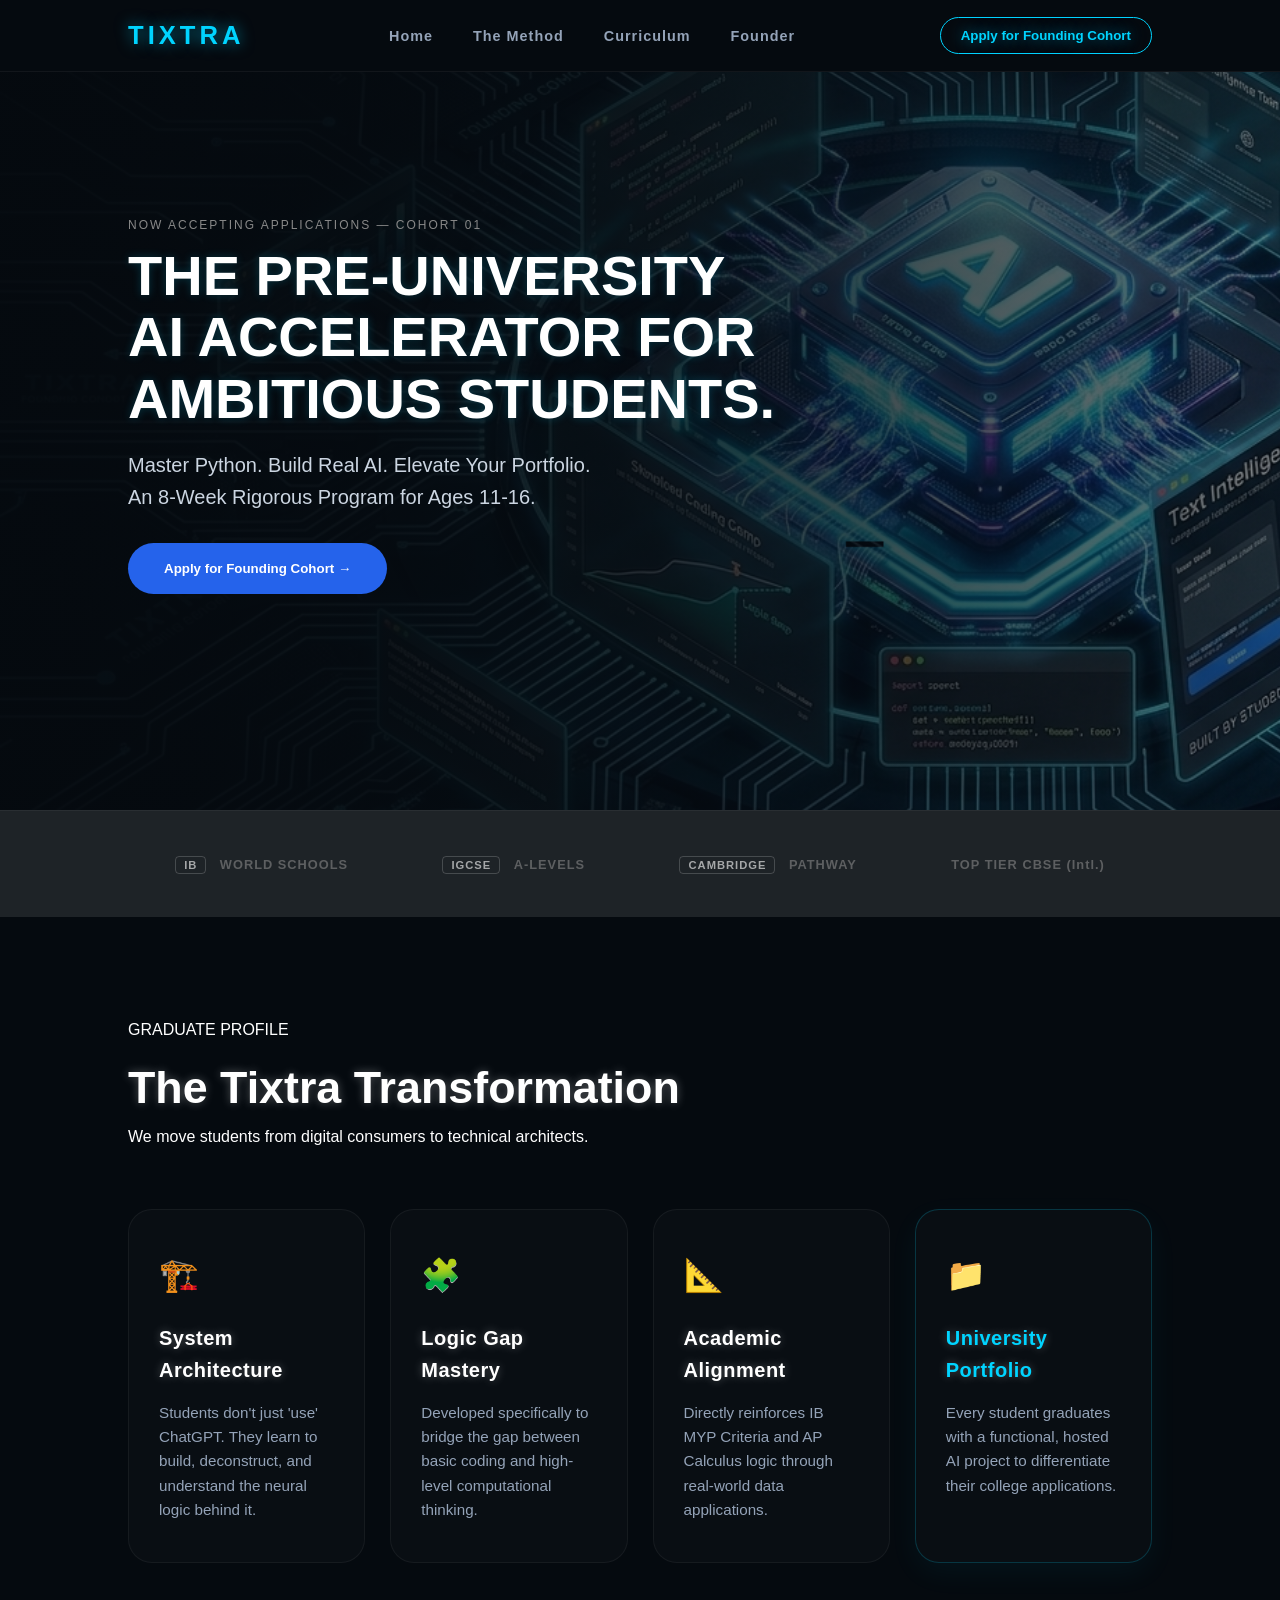
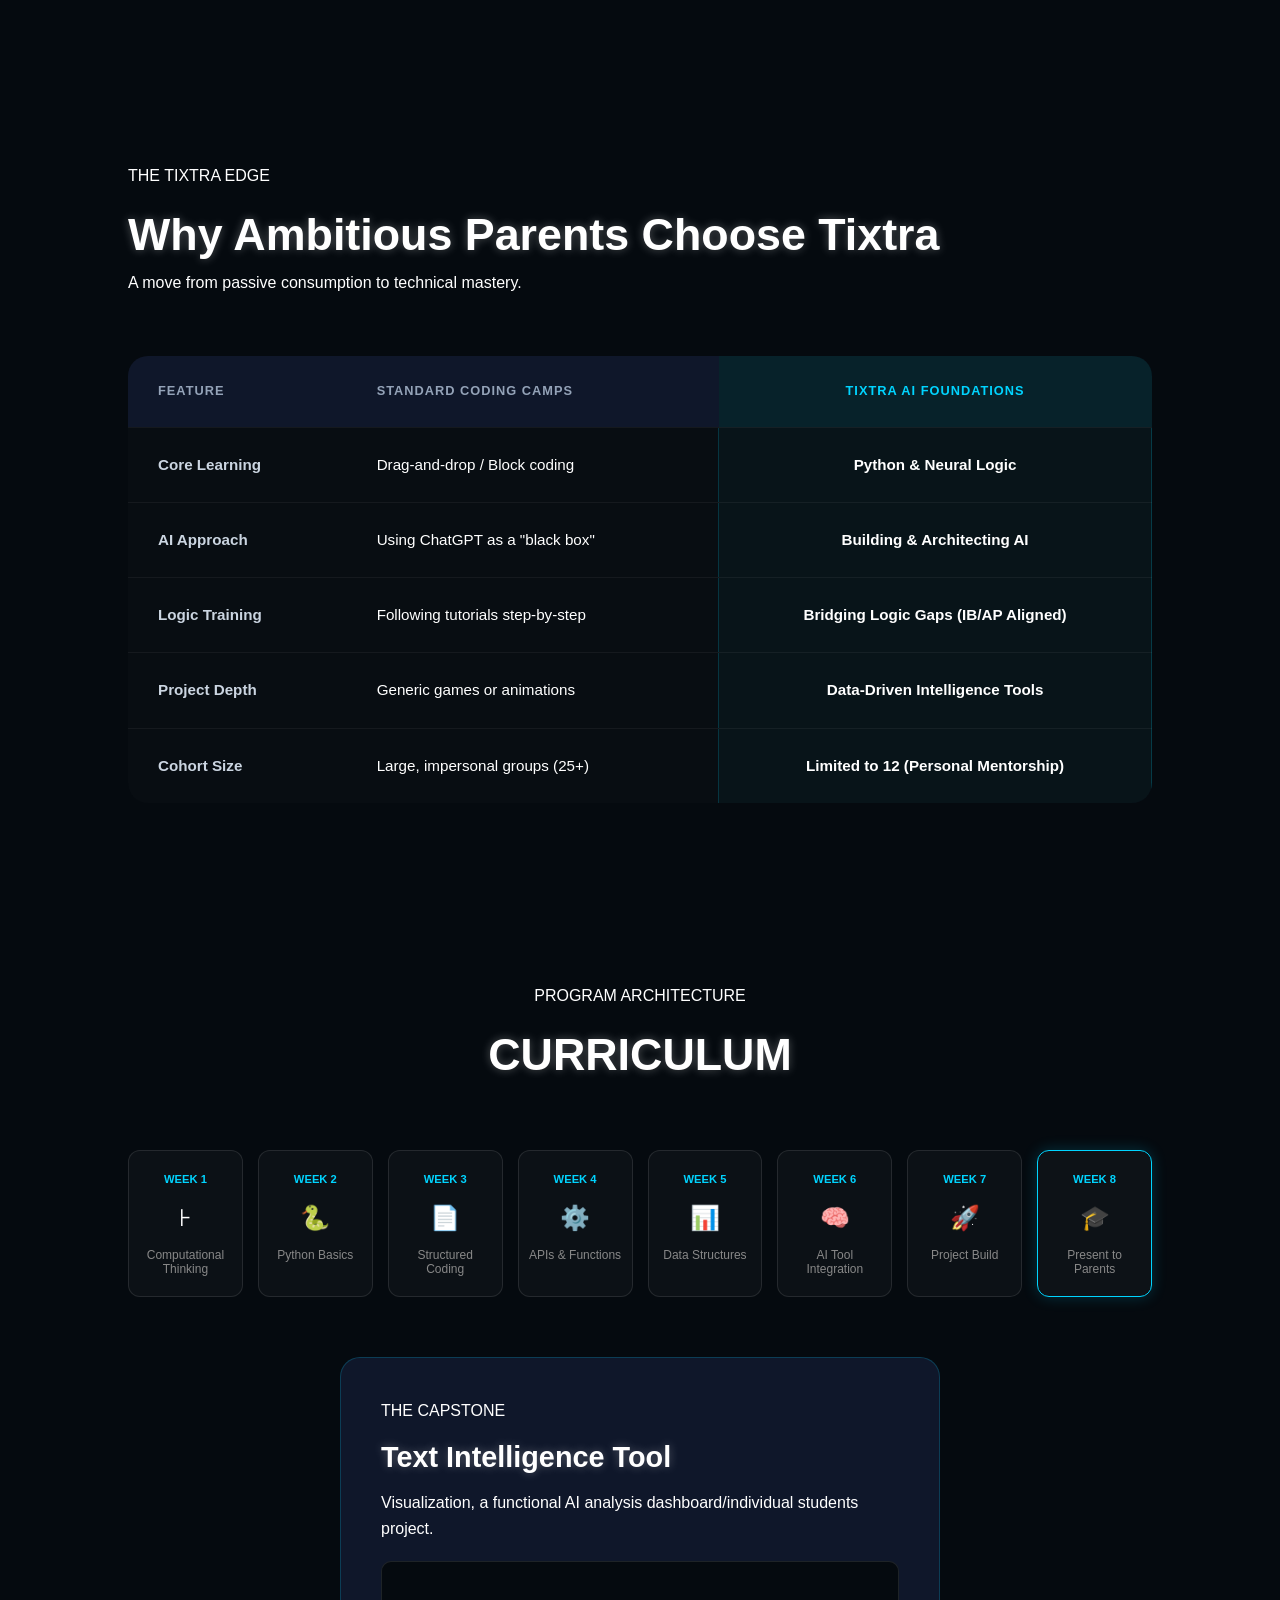
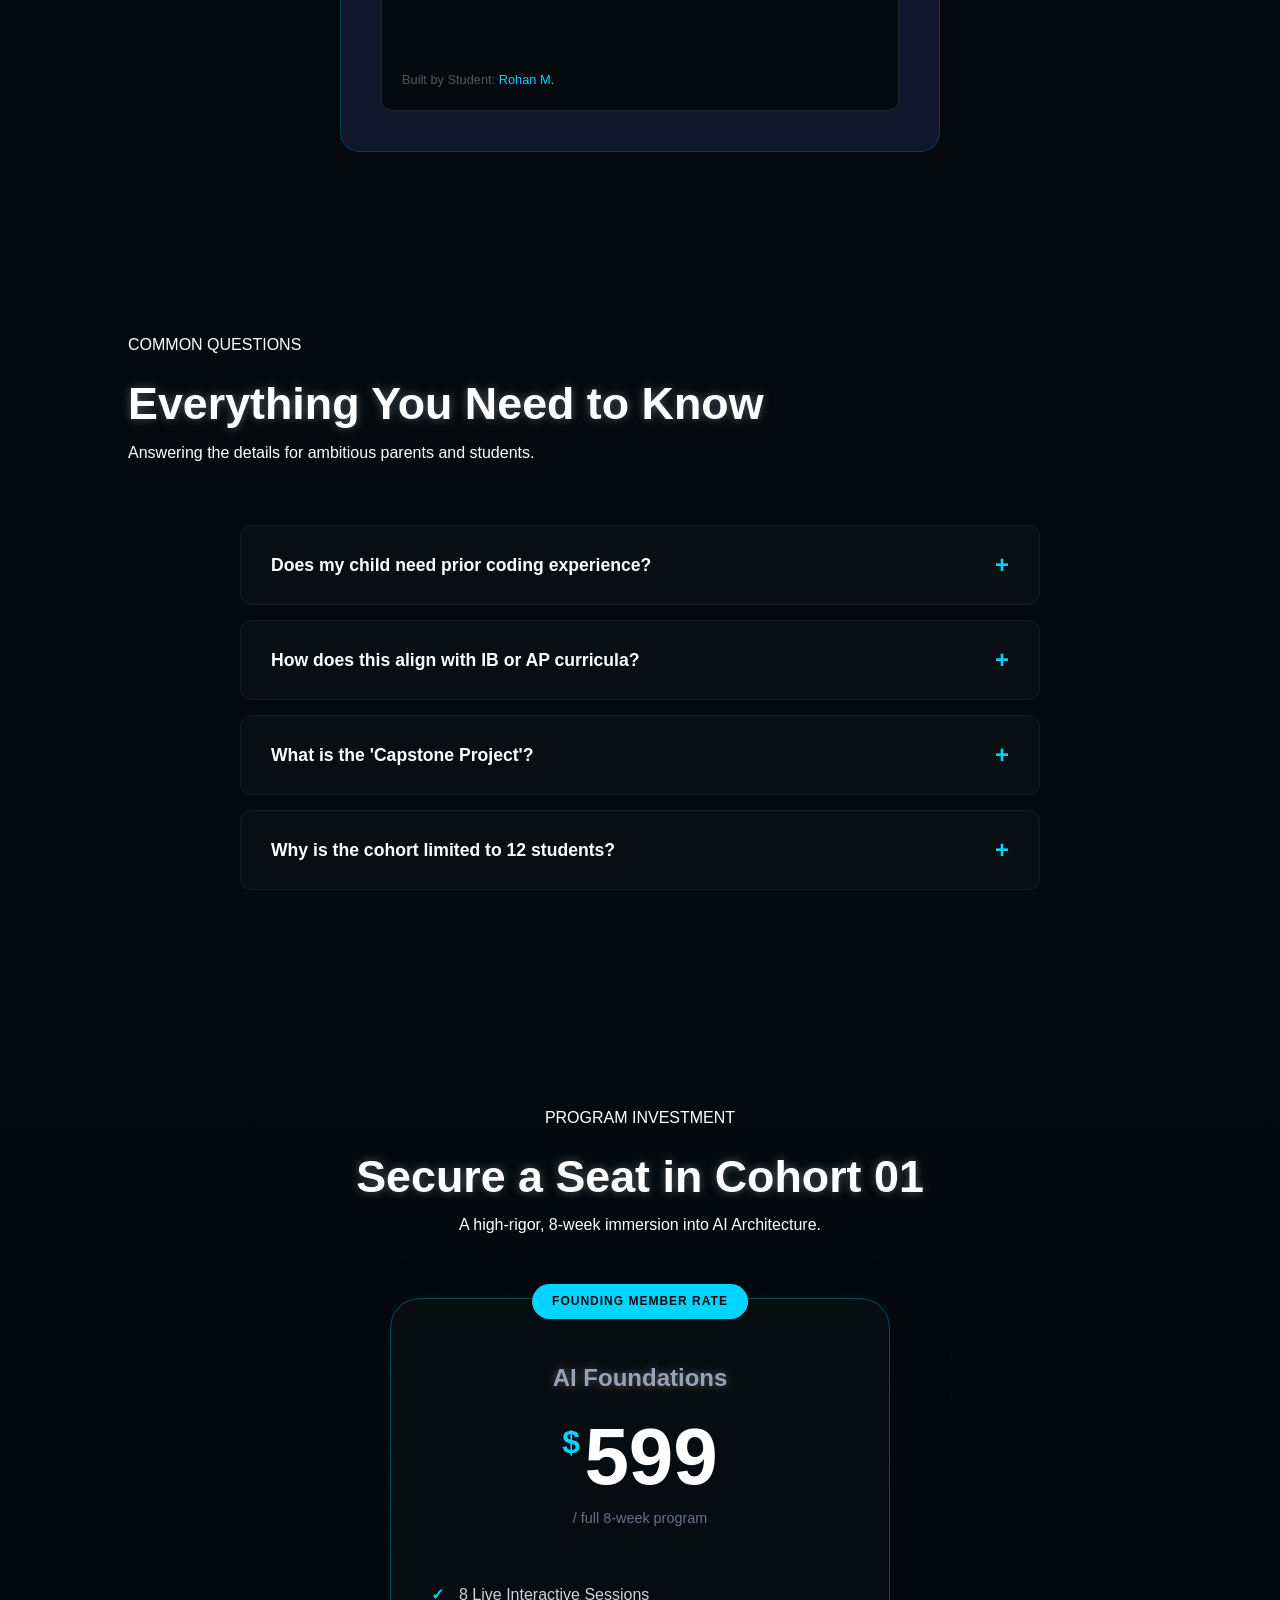
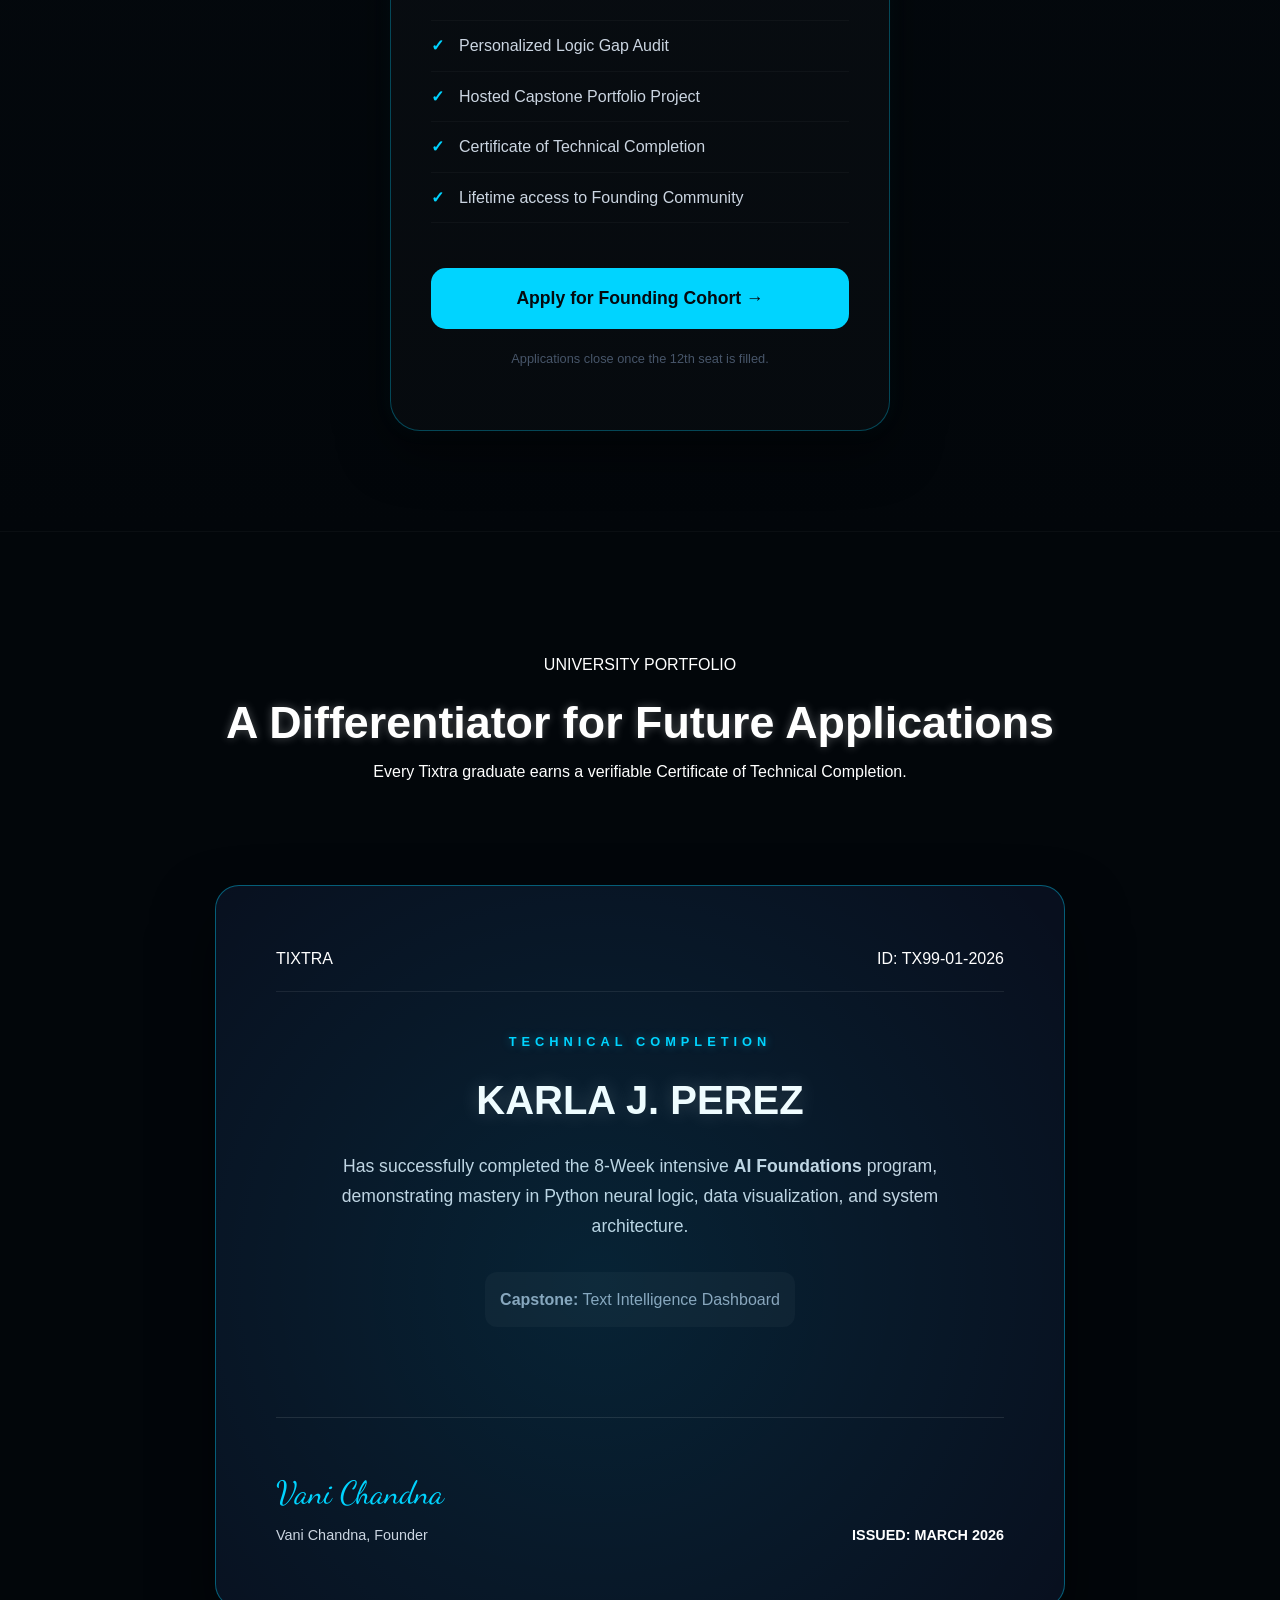
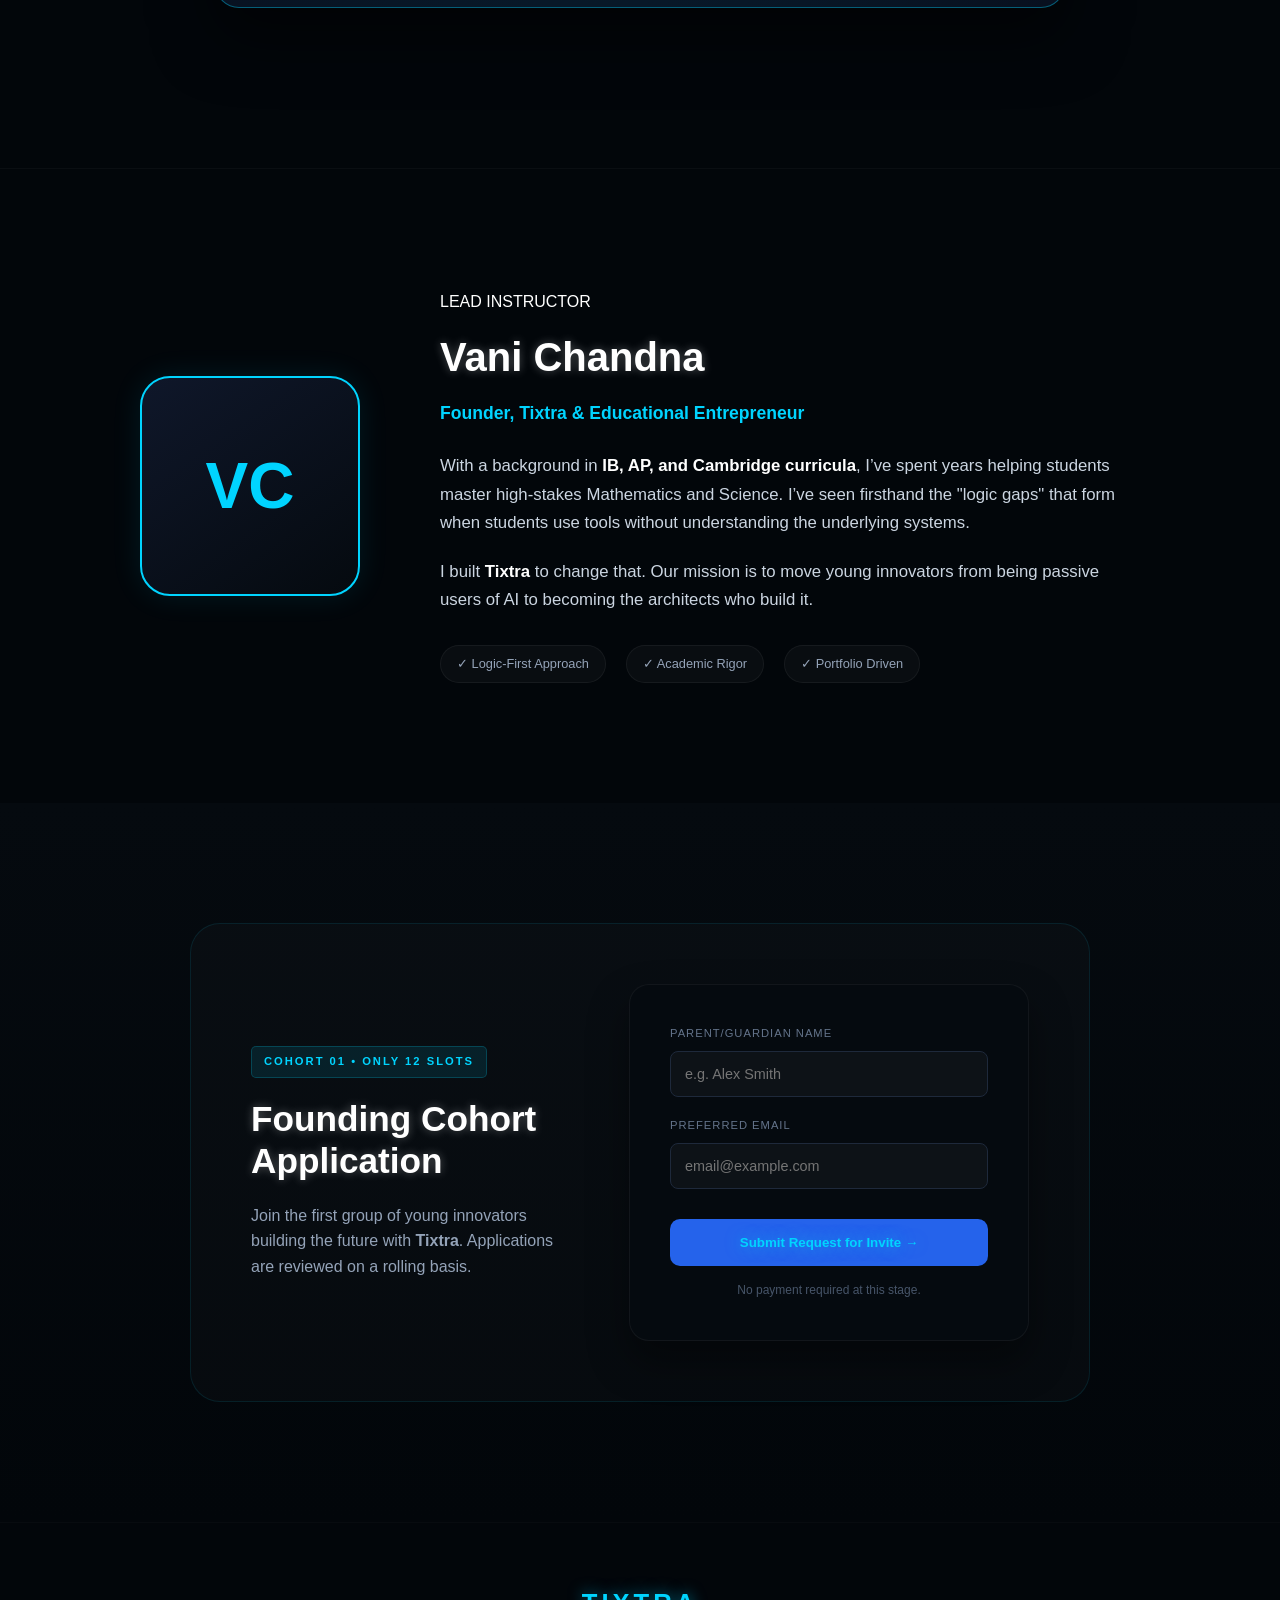
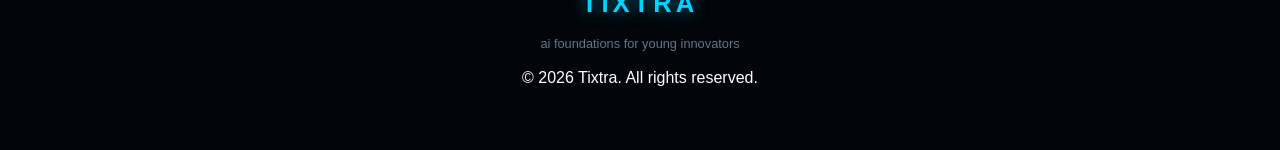
==== commit 68036c7d: "update" ====
--- a/index.html
+++ b/index.html
@@ -22,10 +22,11 @@
         </ul>
         <button class="invite-btn" onclick="location.href='#enroll'">Apply for Founding Cohort</button>
     </nav>
-    <header class="hero" id="hero">
+    <!-- <header class="hero" id="hero">
         <div class="hero-left">
-            <h1>AI FOUNDATIONS for YOUNG INNOVATORS.</h1>
-            <p class="hero-subtext">Build real AI projects. Not just use tools.</p>
+            <span class="scarcity-label">NOW ACCEPTING APPLICATIONS — COHORT 01</span>
+            <h1>THE PRE-UNIVERSITY AI ACCELERATOR FOR AMBITIOUS STUDENTS.</h1>
+            <p class="hero-subtext">Master Python. Build Real AI. Elevate Your Portfolio. An 8-Week Rigorous Program for Ages 11-16.</p>
             <div class="hero-btns">
                 <button class="blue-btn" onclick="location.href='#enroll'">Apply for Founding Cohort</button>
                 <button class="outline-btn" id="openSyllabus">View Full Syllabus</button>
@@ -37,17 +38,39 @@
                     <span>AI-Capstone Project Preview</span>
                 </div>
                 <div class="dashboard-body">
-                    <img src="your-ai-graphic.png" alt="AI Chip Dashboard">
-                </div>
+                    <img src="dashboard-logic-gap.png" alt="AI Chip Dashboard">
+                </div>
+            </div>
+        </div>
+    </header> -->
+    <header class="hero sprawling-background" id="hero">
+        <div class="hero-open-canvas">
+            <span class="scarcity-label">NOW ACCEPTING APPLICATIONS — COHORT 01</span>
+            <h1>THE PRE-UNIVERSITY AI ACCELERATOR FOR AMBITIOUS STUDENTS.</h1>
+            <p class="hero-subtext">Master Python. Build Real AI. Elevate Your Portfolio. <br> An 8-Week Rigorous Program for Ages 11-16.</p>
+            
+            <div class="hero-btns">
+                <button class="blue-btn">Apply for Founding Cohort →</button>
             </div>
         </div>
     </header>
 
     <section class="partners">
-        <div class="partner-item"><span class="icon">⚪</span><span class="text">IB WORLD SCHOOLS</span></div>
-        <div class="partner-item"><span class="icon">✔</span><span class="text">IGCSE</span></div>
-        <div class="partner-item"><span class="icon">🏛</span><span class="text">CAMBRIDGE PATHWAY</span></div>
-        <div class="partner-item"><span class="icon">🔹</span><span class="text">CBSE (Intl.)</span></div>
+        <div class="partner-item">
+            <span class="trust-pill">IB</span> 
+            <span class="trust-text">WORLD SCHOOLS</span>
+        </div>
+        <div class="partner-item">
+            <span class="trust-pill">IGCSE</span> 
+            <span class="trust-text">A-LEVELS</span>
+        </div>
+        <div class="partner-item">
+            <span class="trust-pill">CAMBRIDGE</span> 
+            <span class="trust-text">PATHWAY</span>
+        </div>
+        <div class="partner-item">
+            <span class="trust-text">TOP TIER CBSE (Intl.)</span>
+        </div>
     </section>
 
     <section id="outcomes" class="outcomes-section">
@@ -131,43 +154,74 @@
         </div>
     </section>
 
-    <section id="roadmap" class="roadmap-section">
+    <section id="curriculum" class="curriculum-grid-section">
         <div class="section-header">
-            <span class="label">THE CURRICULUM</span>
-            <h2>The 8-Week Logic Roadmap</h2>
-            <p>From foundational thinking to a functional AI project.</p>
-        </div>
-
-        <div class="roadmap-container">
-            <div class="roadmap-step">
-                <div class="step-marker">01</div>
-                <div class="step-content">
-                    <h4>Phase 1: Computational Thinking</h4>
-                    <p>Mastering Python logic and structural problem-solving (IB/AP Aligned).</p>
-                </div>
-            </div>
-
-            <div class="roadmap-step">
-                <div class="step-marker">02</div>
-                <div class="step-content">
-                    <h4>Phase 2: Data Intelligence</h4>
-                    <p>Moving from syntax to systems. Learning how AI processes real-world inputs.</p>
-                </div>
-            </div>
-
-            <div class="roadmap-step">
-                <div class="step-marker">03</div>
-                <div class="step-content">
-                    <h4>Phase 3: Neural Architecture</h4>
-                    <p>Deconstructing LLMs and building your first intelligent text-analysis logic.</p>
-                </div>
-            </div>
-
-            <div class="roadmap-step glow-step">
-                <div class="step-marker">04</div>
-                <div class="step-content">
-                    <h4>Phase 4: Capstone Launch</h4>
-                    <p>Deploying your functional AI Dashboard for your academic portfolio.</p>
+            <span class="label">PROGRAM ARCHITECTURE</span>
+            <h2>CURRICULUM</h2>
+        </div>
+
+        <div class="curriculum-container">
+            <div class="week-box">
+                <span class="week-label">Week 1</span>
+                <div class="week-icon">⊦</div>
+                <p>Computational Thinking</p>
+            </div>
+
+            <div class="week-box">
+                <span class="week-label">Week 2</span>
+                <div class="week-icon">🐍</div>
+                <p>Python Basics</p>
+            </div>
+
+            <div class="week-box">
+                <span class="week-label">Week 3</span>
+                <div class="week-icon">📄</div>
+                <p>Structured Coding</p>
+            </div>
+
+            <div class="week-box">
+                <span class="week-label">Week 4</span>
+                <div class="week-icon">⚙️</div>
+                <p>APIs & Functions</p>
+            </div>
+
+            <div class="week-box">
+                <span class="week-label">Week 5</span>
+                <div class="week-icon">📊</div>
+                <p>Data Structures</p>
+            </div>
+
+            <div class="week-box">
+                <span class="week-label">Week 6</span>
+                <div class="week-icon">🧠</div>
+                <p>AI Tool Integration</p>
+            </div>
+
+            <div class="week-box">
+                <span class="week-label">Week 7</span>
+                <div class="week-icon">🚀</div>
+                <p>Project Build</p>
+            </div>
+
+            <div class="week-box active-week">
+                <span class="week-label">Week 8</span>
+                <div class="week-icon">🎓</div>
+                <p>Present to Parents</p>
+            </div>
+        </div>
+
+        <div class="capstone-highlight">
+            <div class="capstone-card">
+                <span class="label">THE CAPSTONE</span>
+                <h3>Text Intelligence Tool</h3>
+                <p>Visualization, a functional AI analysis dashboard/individual students project.</p>
+                <div class="capstone-preview-img">
+                    <div class="ui-mockup">
+                        <div class="ui-dot red"></div>
+                        <div class="ui-dot yellow"></div>
+                        <div class="ui-dot green"></div>
+                    </div>
+                    <p class="built-by">Built by Student: <span>Rohan M.</span></p>
                 </div>
             </div>
         </div>
--- a/style.css
+++ b/style.css
@@ -57,19 +57,102 @@
 .hero-subtext { font-size: 1.5rem; color: #cbd5e1; margin-bottom: 10px; }
 .hero-program-info { color: #888; margin-bottom: 40px; font-size: 0.9rem; }
 
+
+/* --- Global Responsive Fluidity (Crucial for this effect) --- */
+* { box-sizing: border-box; }
+
+/* The new Hero Canvas with the visualization as the actual background */
+.hero.sprawling-background {
+    position: relative;
+    width: 150%;
+    min-height: 90vh; /* Fills full viewport height */
+    padding: 180px 10%; /* Extra padding to prevent nav overlap */
+    background-color: #050a0f; /* Base dark color from image */
+    
+    /* THE MAGICAL CHANGE: Set image as background, NOT as content */
+    background-image: url('dashboard-logic-gap.png'); /* <--- Replace with your filename */
+    background-repeat: no-repeat;
+    background-size: cover; /* Forces the image to scale, not stretch */
+    background-position: 100% 50%; /* Aligns the visual core to the text */
+    overflow: hidden; /* Important for the boundaries-free look */
+}
+
+/* Make a transparent gradient mask *over* the visual so the text remains readable */
+.hero.sprawling-background::before {
+    content: '';
+    position: absolute;
+    top: 0; left: 0; width: 100%; height: 100%;
+    background: linear-gradient(
+        to right, 
+        rgba(5, 10, 15, 0.95) 20%, /* Solid dark over the text section */
+        rgba(5, 10, 15, 0.6) 60%,  /* Fades over the chip visual */
+        transparent 100%
+    );
+    z-index: 1; /* Sits over the image */
+}
+
+/* Force the text content to stay above the mask */
+.hero-open-canvas {
+    position: relative;
+    z-index: 10; /* Important! Must be higher than ::before mask z-index */
+    max-width: 650px; /* Limits the text width for readability */
+    color: white;
+}
+
+/* Your typography styles stay the same */
+h1 { font-size: 3.5rem; line-height: 1.1; margin-bottom: 20px; text-shadow: 0 0 10px rgba(0,212,255,0.2); }
+.scarcity-label { color: #888; letter-spacing: 2px; text-transform: uppercase; font-size: 0.75rem; display: block; margin-bottom: 10px;}
+.hero-subtext { font-size: 1.25rem; color: #cbd5e1; margin-bottom: 30px; }
+
+/* Remove old hero-right styles if they exist */
+.hero-right { display: none; }
+
 .blue-btn { background: #2563eb; color: white; border: none; padding: 18px 36px; border-radius: 30px; font-weight: 700; cursor: pointer; transition: 0.3s; }
 .blue-btn:hover { box-shadow: 0 0 30px rgba(37, 99, 235, 0.6); }
 
 /* dashboard/chip image frame */
-.hero-right { flex: 1; display: flex; justify-content: center; }
-.dashboard-preview { background: #020617; border: 1px solid #00d4ff33; padding: 15px; border-radius: 12px; }
+.hero-right { flex: 1.2; display: flex; justify-content: center; align-items: center; perspective: 1000px;}
+.dashboard-preview { background: #020617; border: 1px solid rgba(0, 212, 255, 0.2); padding: 10px; border-radius: 20px; box-shadow: 0 20px 50px rgba(0, 0, 0, 0.5), 0 0 20px rgba(0, 212, 255, 0.05); transition: transform 0.6s cubic-bezier(0.175, 0.885, 0.32, 1.275);}
 .dashboard-header { color: #888; font-size: 0.75rem; text-align: left; margin-bottom: 10px; padding-left: 5px; }
 .dashboard-body img { max-width: 100%; height: auto; border-radius: 8px; filter: drop-shadow(0 0 20px #00d4ff22); }
 
 /* Partners */
-.partners { display: flex; justify-content: center; gap: 70px; background: #02060a; padding: 35px 10%; border-top: 1px solid #ffffff08; border-bottom: 1px solid #ffffff08; }
-.partner-item { display: flex; align-items: center; gap: 10px; color: #94a3b8; font-size: 0.85rem; font-weight: 600; }
-
+.partners {
+    display: flex;
+    justify-content: space-around;
+    padding: 40px 10%;
+    background: rgba(255, 255, 255, 0.1);
+    border-top: 1px solid rgba(255, 255, 255, 0.05);
+}
+
+.partner-item {
+    opacity: 0.6;
+    filter: grayscale(100%);
+    transition: 0.3s;
+    font-weight: 600;
+    letter-spacing: 1px;
+}
+
+.partner-item:hover {
+    opacity: 1;
+    filter: grayscale(0%);
+}
+
+/* Styling to make text look like a "Logo" */
+.trust-pill {
+    border: 1px solid rgba(255, 255, 255, 0.3);
+    padding: 2px 8px;
+    border-radius: 4px;
+    font-size: 0.7rem;
+    margin-right: 8px;
+    color: #fff;
+}
+
+.trust-text {
+    font-size: 0.8rem;
+    color: #888;
+    letter-spacing: 1px;
+}
 /* Outcomes / Capstone (The image-aligned split) */
 .outcomes-section { padding: 100px 10%; }
 .outcomes-container { display: flex; gap: 80px; align-items: center; text-align: left; }
@@ -328,18 +411,39 @@
 }
 
 /* Success Popup Styles */
-.overlay {
+/* Styling for the Modal and Success Overlays */
+.overlay, .modal-overlay {
     position: fixed;
     top: 0;
     left: 0;
     width: 100%;
     height: 100%;
-    background: rgba(2, 6, 10, 0.9);
-    backdrop-filter: blur(8px);
+    background: rgba(0, 0, 0, 0.9);
     display: none; /* Hidden by default */
     justify-content: center;
     align-items: center;
     z-index: 2000;
+}
+
+.success-card, .modal-card {
+    background: #0f172a;
+    padding: 40px;
+    border-radius: 20px;
+    border: 1px solid rgba(0, 212, 255, 0.3);
+    max-width: 500px;
+    text-align: left;
+}
+
+.week-item {
+    margin-bottom: 20px;
+    display: flex;
+    gap: 15px;
+}
+
+.week-no {
+    color: #00d4ff;
+    font-weight: 800;
+    font-family: 'Inter', sans-serif;
 }
 
 .success-card {
@@ -448,6 +552,97 @@
 
 .comparison-table strong {
     color: #cbd5e1;
+}
+
+.curriculum-grid-section {
+    padding: 80px 10%;
+    background: #050a0f;
+    text-align: center;
+}
+
+.curriculum-container {
+    display: grid;
+    grid-template-columns: repeat(8, 1fr); /* 8 equal columns */
+    gap: 15px;
+    margin-top: 40px;
+}
+
+.week-box {
+    background: rgba(255, 255, 255, 0.03);
+    border: 1px solid rgba(255, 255, 255, 0.1);
+    padding: 20px 10px;
+    border-radius: 12px;
+    transition: 0.3s;
+}
+
+.week-box p {
+    font-size: 0.75rem;
+    color: #888;
+    margin-top: 10px;
+    line-height: 1.2;
+}
+
+.week-label {
+    font-size: 0.7rem;
+    color: #00d4ff;
+    font-weight: 700;
+    text-transform: uppercase;
+    display: block;
+    margin-bottom: 10px;
+}
+
+.week-icon {
+    font-size: 1.5rem;
+    margin: 10px 0;
+}
+
+/* Make the last week or current week pop */
+.week-box.active-week {
+    border-color: #00d4ff;
+    box-shadow: 0 0 15px rgba(0, 212, 255, 0.2);
+}
+
+/* Capstone Card Styling */
+.capstone-highlight {
+    margin-top: 60px;
+    display: flex;
+    justify-content: center;
+}
+
+.capstone-card {
+    background: #0f172a;
+    border: 1px solid rgba(0, 212, 255, 0.2);
+    padding: 40px;
+    border-radius: 20px;
+    max-width: 600px;
+    text-align: left;
+    position: relative;
+}
+
+.capstone-card h3 {
+    font-size: 1.8rem;
+    margin: 10px 0;
+}
+
+.capstone-preview-img {
+    background: #050a0f;
+    border: 1px solid rgba(255, 255, 255, 0.1);
+    height: 150px;
+    margin-top: 20px;
+    border-radius: 10px;
+    padding: 20px;
+    display: flex;
+    flex-direction: column;
+    justify-content: space-between;
+}
+
+.built-by {
+    font-size: 0.8rem;
+    color: #555;
+}
+
+.built-by span {
+    color: #00d4ff;
 }
 
 /* Roadmap Styling */
@@ -818,21 +1013,24 @@
     padding-top: 30px;
 }
 
+.signature-block {
+    display: flex;
+    flex-direction: column; /* Forces the label below the signature */
+    align-items: flex-start;
+    margin-top: 20px;
+}
+
 .sig-line {
     font-family: 'Dancing Script', cursive;
-    font-size: 2.2rem; /* Matches your screenshot size */
-    color: #00d4ff !important;
-    text-shadow: 0 0 15px rgba(0, 212, 255, 0.5); /* Adds that neon glow */
-    margin-right: 15px;
+    font-size: 2rem;
+    color: #00d4ff;
 }
 
 .sig-label {
-    font-family: 'Inter', sans-serif;
-    color: #ffffff;
-    font-size: 1rem;
-    opacity: 0.9;
-}
-
+    font-size: 0.9rem;
+    color: #cbd5e1;
+    margin-top: 5px;
+}
 .date span {
     font-size: 0.9rem;
     color: #ffffff;
@@ -961,6 +1159,60 @@
     left: 0;
     color: #00d4ff;
     font-weight: 800;
+}
+
+/* --- Enhanced Responsive Handling --- */
+@media (max-width: 1024px) {
+    .hero-left h1 { font-size: 3rem; }
+    .curriculum-container { grid-template-columns: repeat(4, 1fr); }
+}
+
+@media (max-width: 768px) {
+    nav { padding: 15px 5%; }
+    nav ul { display: none; } /* Consider a hamburger menu later */
+    
+    .hero { 
+        padding-top: 100px; 
+        text-align: center;
+        justify-content: center;
+    }
+    
+    .hero-left { 
+        flex: none; 
+        width: 100%; 
+    }
+    
+    .hero-btns { 
+        justify-content: center; 
+        flex-direction: column; 
+        align-items: center;
+    }
+    
+    .hero-right { 
+        width: 100%;
+        justify-content: center;
+        margin-top: 40px;
+    }
+
+    .curriculum-container { 
+        grid-template-columns: repeat(2, 1fr); 
+    }
+
+    .enroll-wrapper {
+        text-align: center;
+        padding: 40px 20px;
+    }
+    
+    .certificate-card {
+        padding: 30px;
+    }
+    
+    .amount { font-size: 4rem; }
+}
+
+@media (max-width: 480px) {
+    .curriculum-container { grid-template-columns: 1fr; }
+    .hero-left h1 { font-size: 2.2rem; }
 }
 
 /* Final Mobile Responsiveness (Required for alignment) */
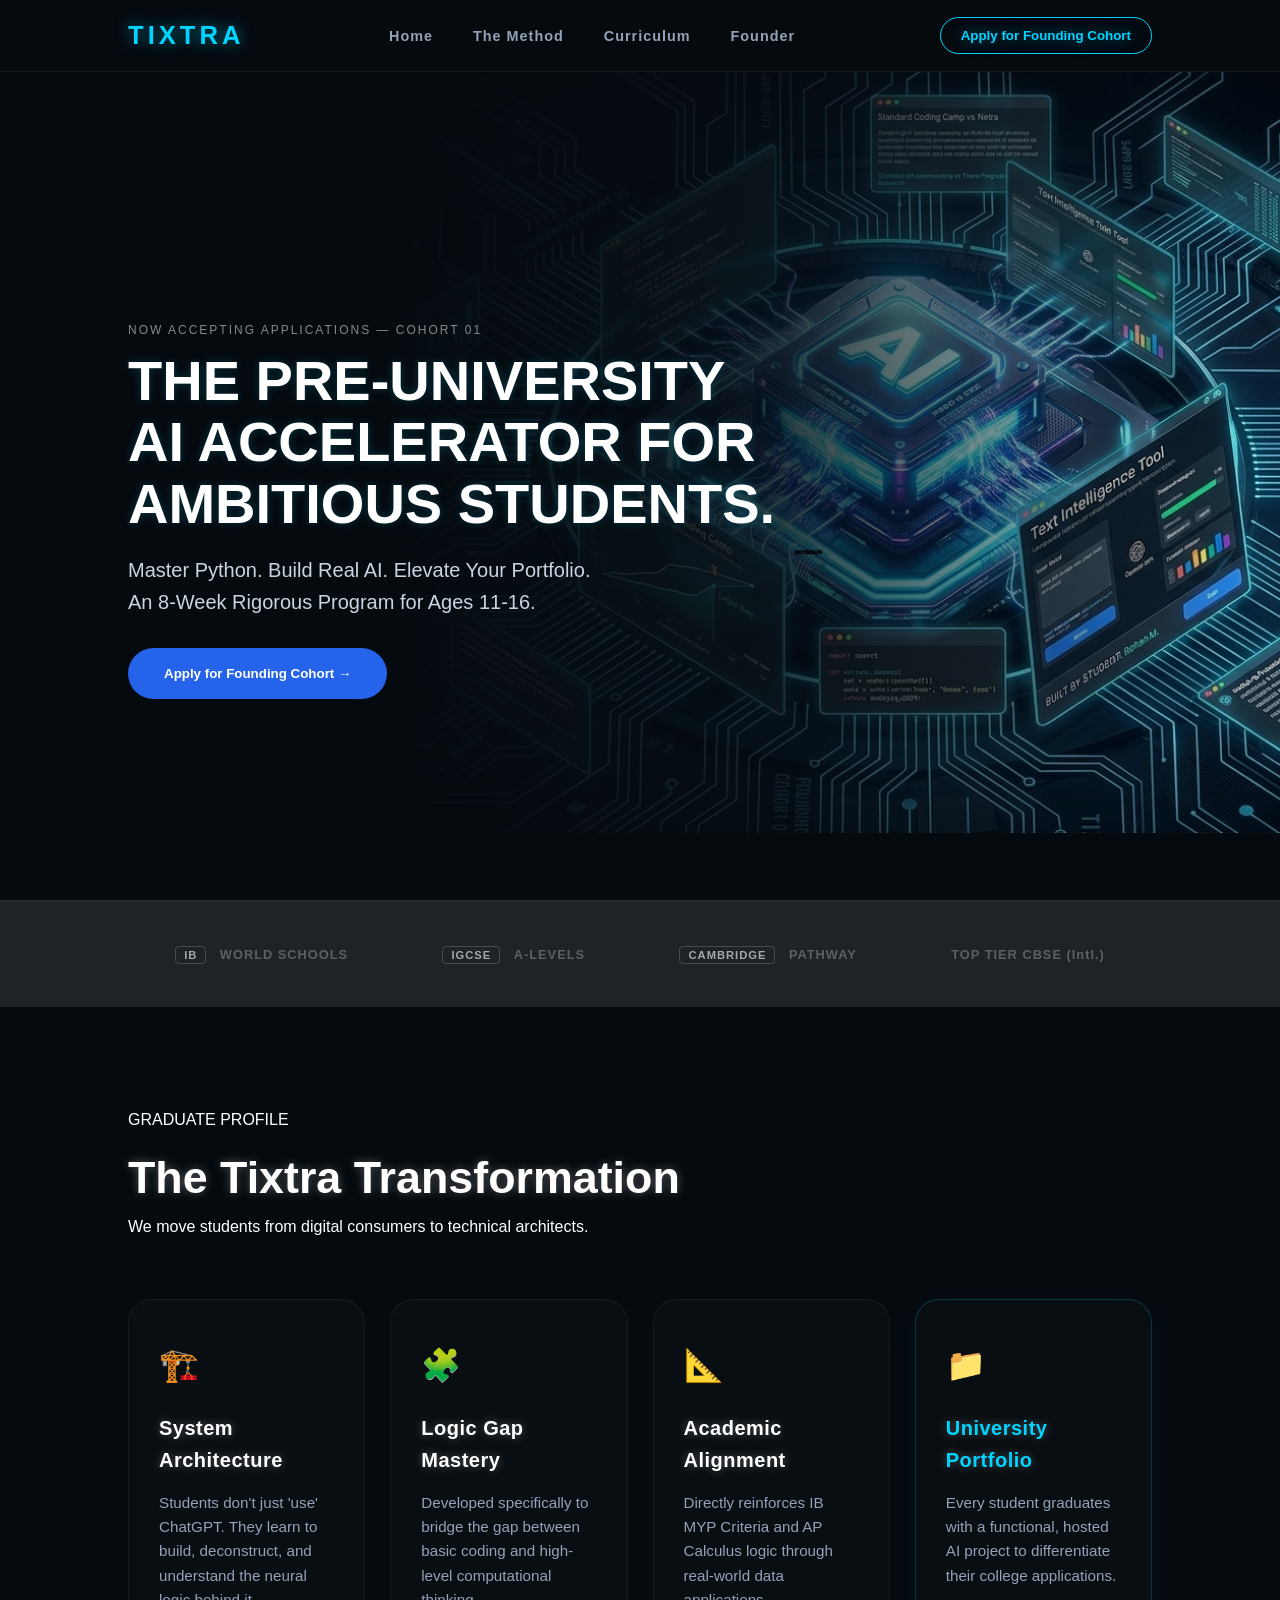
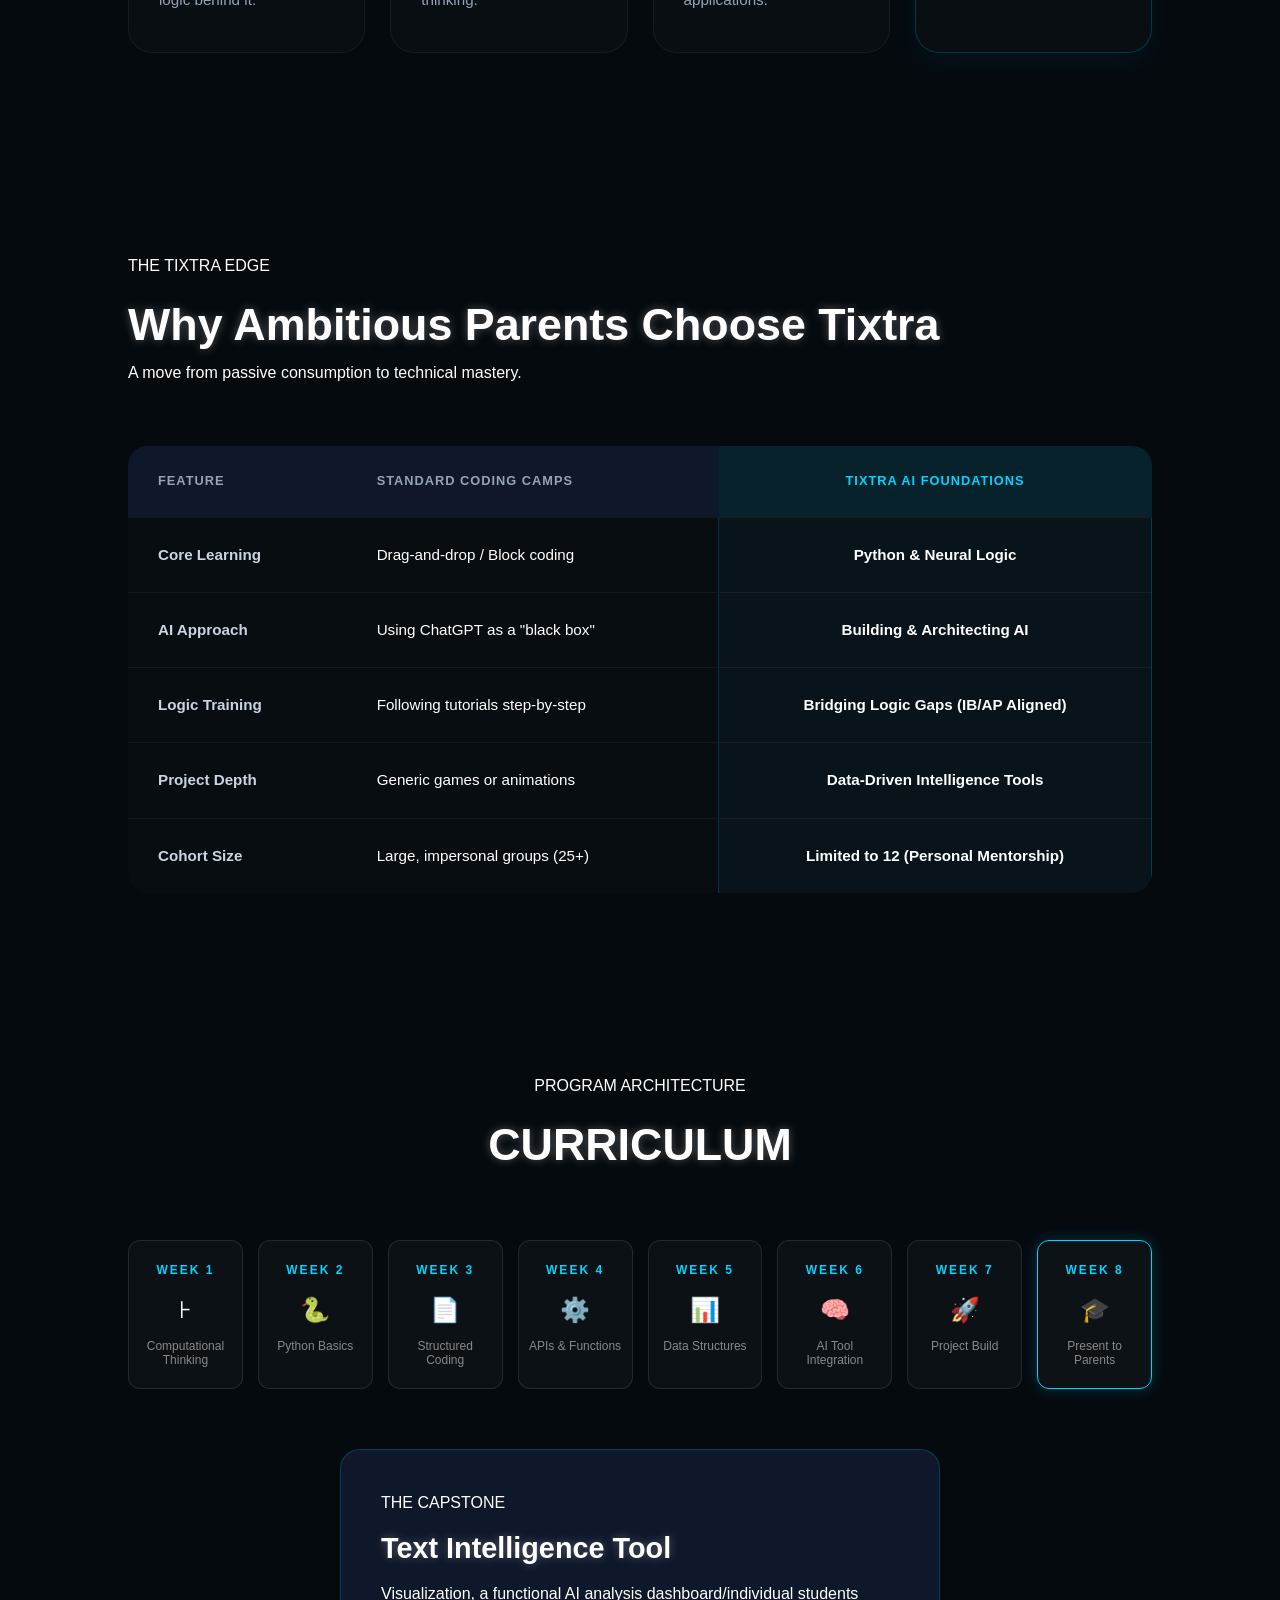
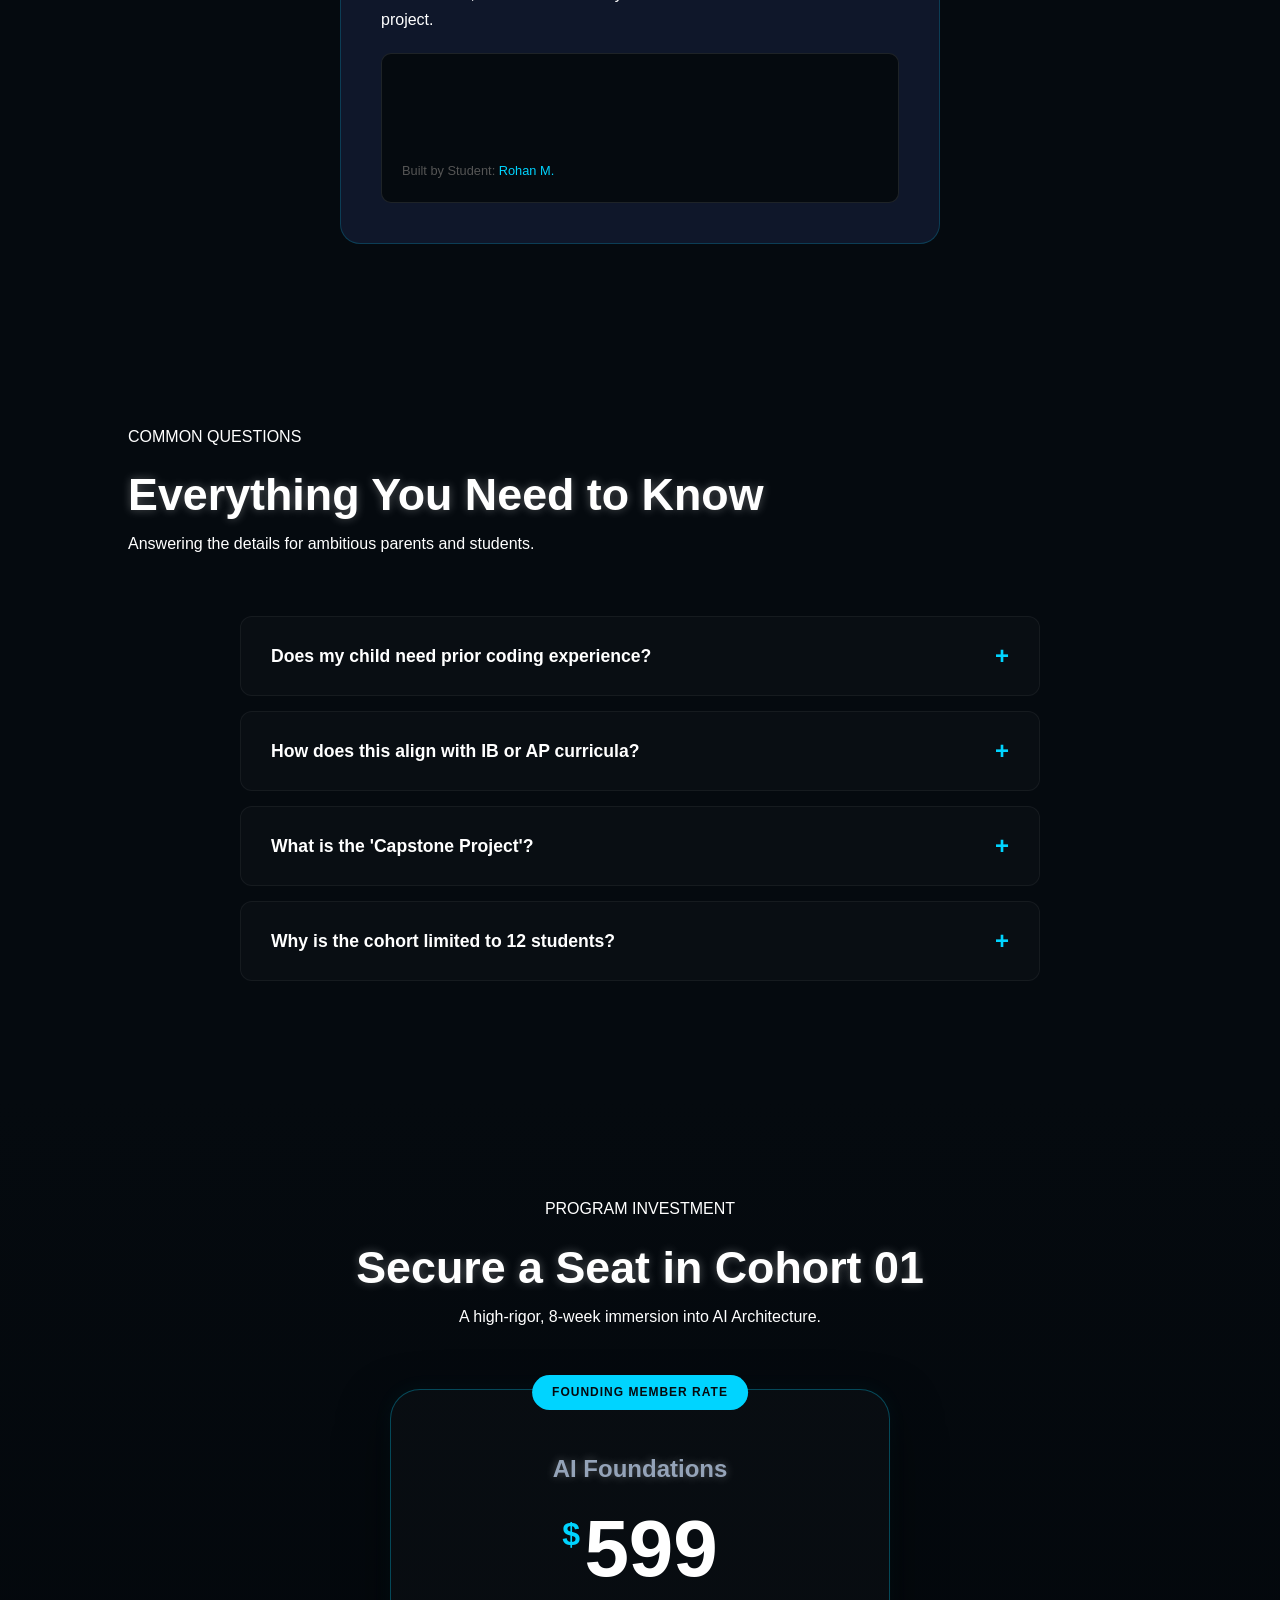
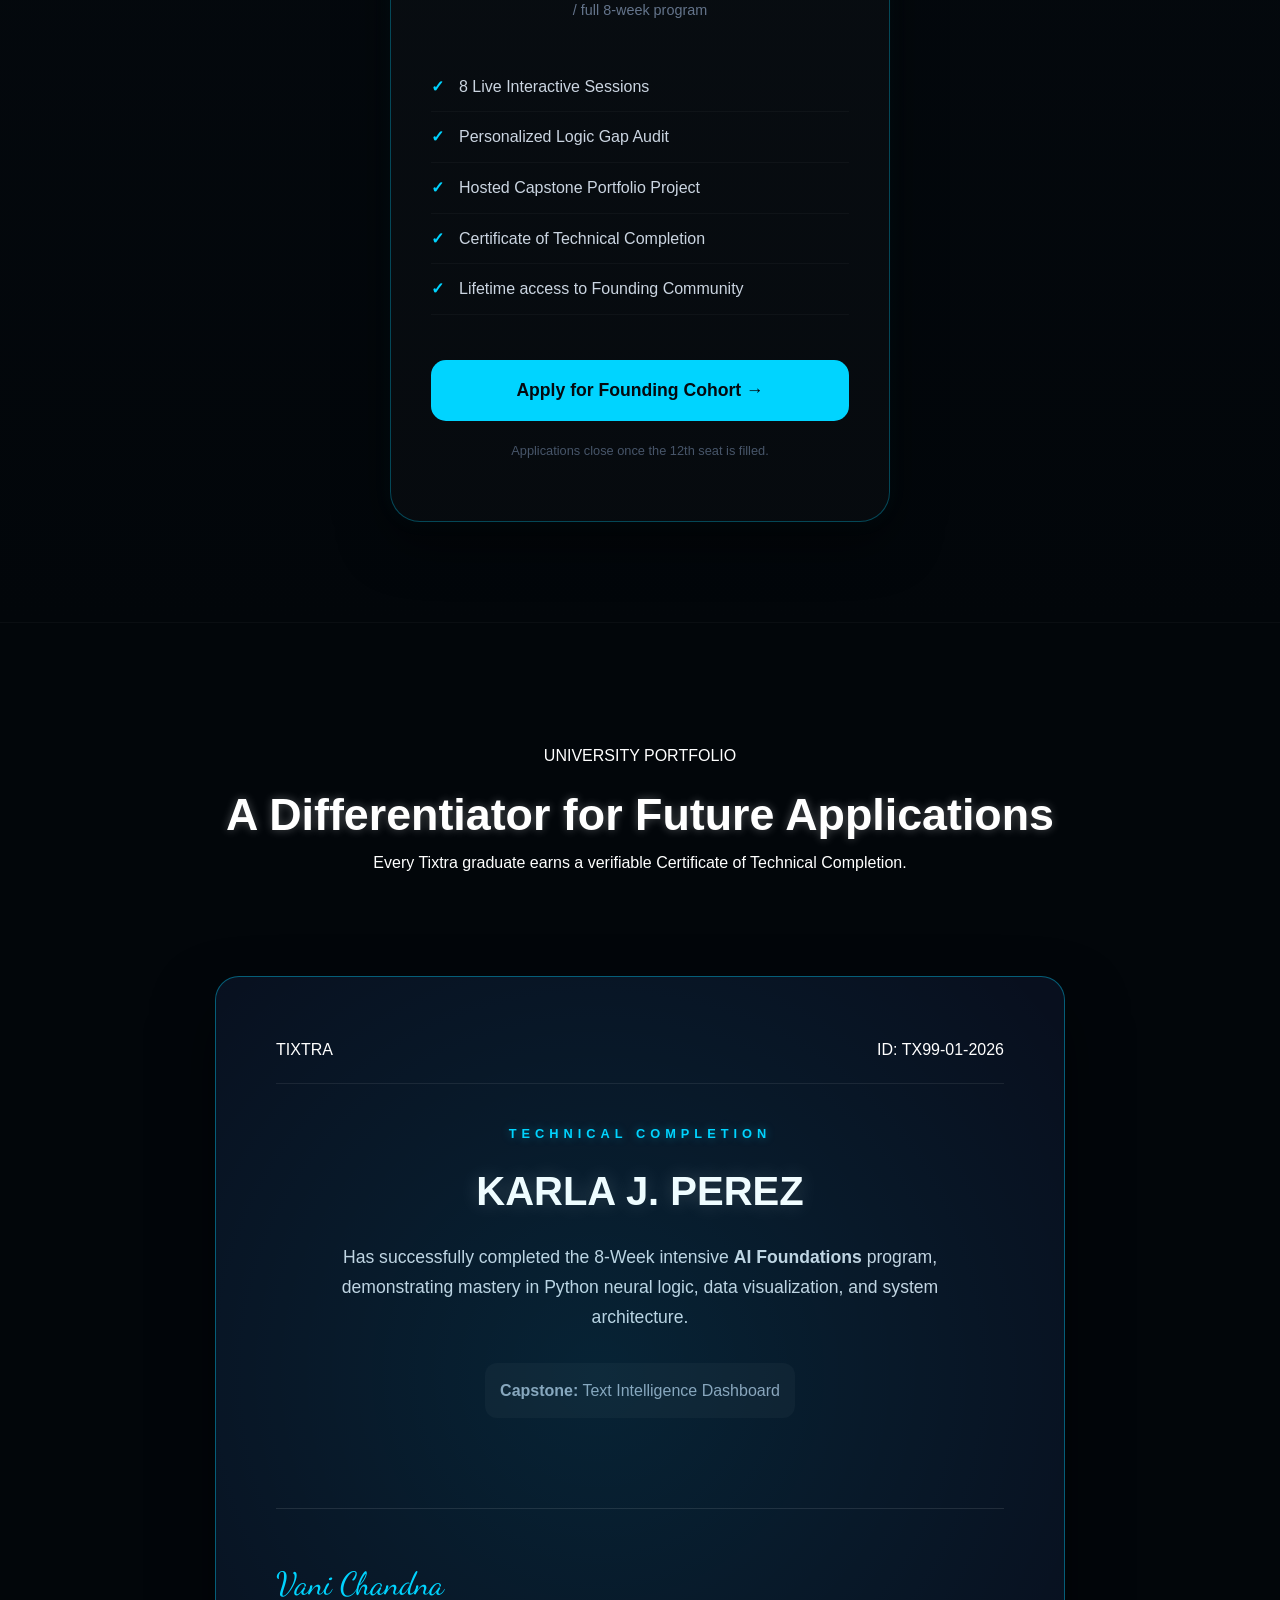
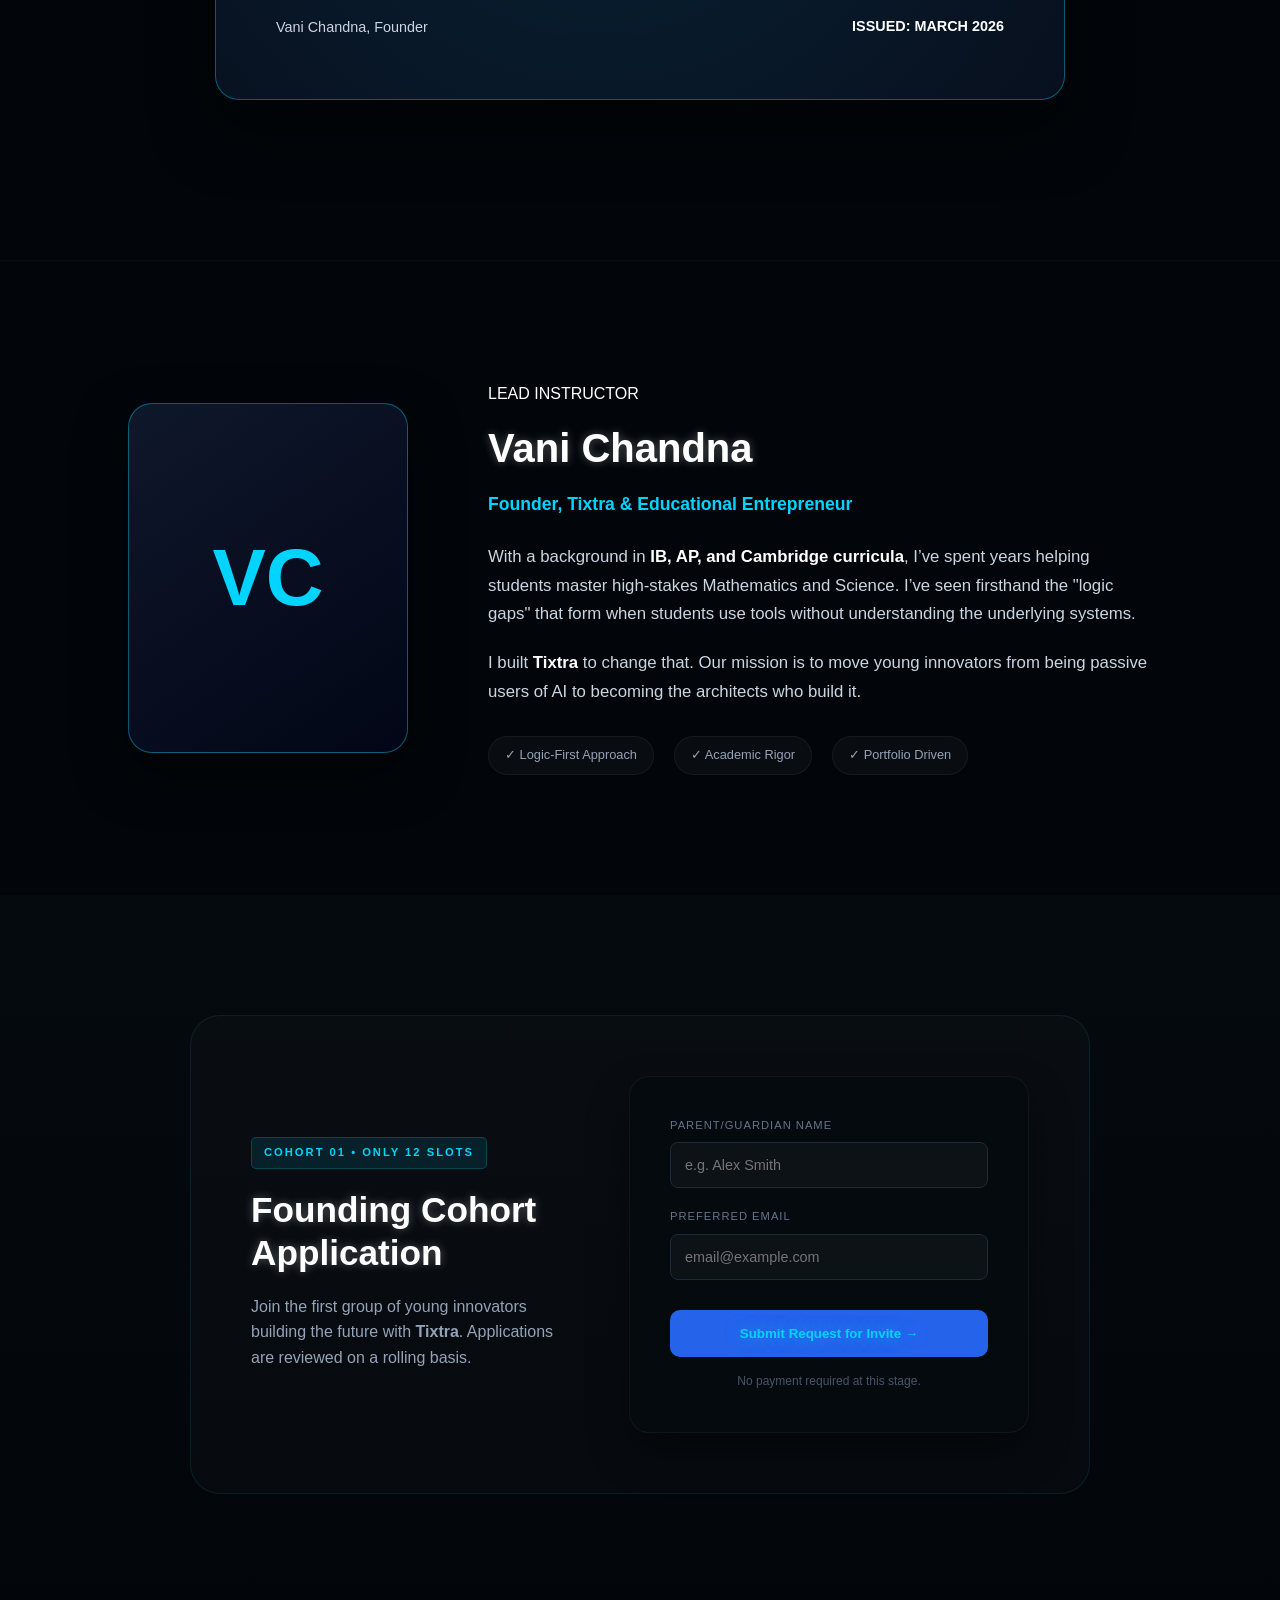
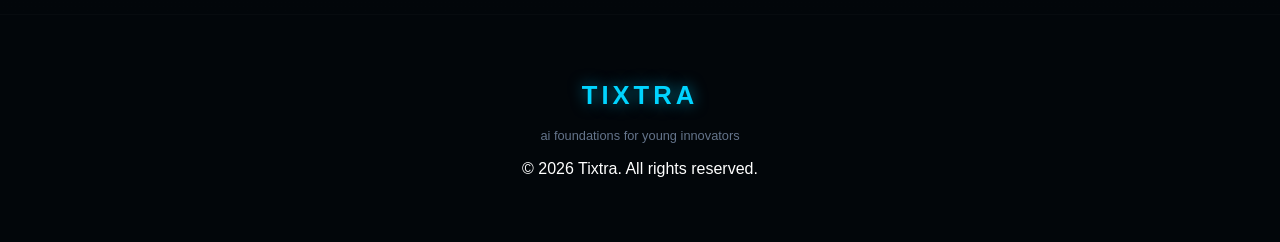
==== commit 735b10d3: "update" ====
--- a/index.html
+++ b/index.html
@@ -520,6 +520,44 @@
                 syllabusModal.style.display = 'none';
             }
         });
+
+
+        // 1. Syllabus Modal Logic
+        const syllabusBtn = document.querySelector('.outline-btn'); // The View Syllabus button
+        const modalOverlay = document.querySelector('.modal-overlay');
+        const closeModal = document.querySelector('.close-modal');
+
+        if(syllabusBtn) {
+            syllabusBtn.onclick = () => modalOverlay.style.display = 'flex';
+        }
+
+        if(closeModal) {
+            closeModal.onclick = () => modalOverlay.style.display = 'none';
+        }
+
+        // 2. Success Message Logic (For the Enrollment Form)
+        const enrollForm = document.querySelector('.enroll-form');
+        const successOverlay = document.querySelector('.overlay'); // Your Success Popup
+        const closeSuccess = document.querySelector('.close-btn');
+
+        if(enrollForm) {
+            enrollForm.onsubmit = (e) => {
+                e.preventDefault(); // Prevents page reload
+                successOverlay.style.display = 'flex';
+                enrollForm.reset(); // Clears the form fields
+            };
+        }
+
+        if(closeSuccess) {
+            closeSuccess.onclick = () => successOverlay.style.display = 'none';
+        }
+
+        // 3. Close overlays if clicking outside the card
+        window.onclick = (event) => {
+            if (event.target == modalOverlay) modalOverlay.style.display = "none";
+            if (event.target == successOverlay) successOverlay.style.display = "none";
+        }
+
     </script>
 </body>
 </html>
--- a/style.css
+++ b/style.css
@@ -49,7 +49,6 @@
     background: #050a0f;
     position: relative;
     overflow: hidden;
-    
 }
 
 .hero-left { flex: 1; text-align: left; }
@@ -61,42 +60,41 @@
 /* --- Global Responsive Fluidity (Crucial for this effect) --- */
 * { box-sizing: border-box; }
 
-/* The new Hero Canvas with the visualization as the actual background */
+/* --- Optimized Hero with +300px Shift --- */
 .hero.sprawling-background {
     position: relative;
-    width: 150%;
-    min-height: 90vh; /* Fills full viewport height */
-    padding: 180px 10%; /* Extra padding to prevent nav overlap */
-    background-color: #050a0f; /* Base dark color from image */
+    width: 100%; 
+    min-height: 100vh;
+    padding: 180px 10% 60px;
+    background-color: #050a0f;
+    display: flex;
+    align-items: center;
+    overflow: hidden; 
     
-    /* THE MAGICAL CHANGE: Set image as background, NOT as content */
-    background-image: url('dashboard-logic-gap.png'); /* <--- Replace with your filename */
+    /* THE OFFSET FIX */
+    background-image: url('dashboard-logic-gap.png');
     background-repeat: no-repeat;
-    background-size: cover; /* Forces the image to scale, not stretch */
-    background-position: 100% 50%; /* Aligns the visual core to the text */
-    overflow: hidden; /* Important for the boundaries-free look */
-}
-
-/* Make a transparent gradient mask *over* the visual so the text remains readable */
+    background-size: auto 85%; 
+    background-position: calc(100% + 300px) center; 
+}
+
 .hero.sprawling-background::before {
     content: '';
     position: absolute;
     top: 0; left: 0; width: 100%; height: 100%;
     background: linear-gradient(
         to right, 
-        rgba(5, 10, 15, 0.95) 20%, /* Solid dark over the text section */
-        rgba(5, 10, 15, 0.6) 60%,  /* Fades over the chip visual */
+        #050a0f 30%, 
+        rgba(5, 10, 15, 0.8) 60%, 
         transparent 100%
     );
-    z-index: 1; /* Sits over the image */
-}
-
-/* Force the text content to stay above the mask */
+    z-index: 1;
+}
+
 .hero-open-canvas {
     position: relative;
-    z-index: 10; /* Important! Must be higher than ::before mask z-index */
-    max-width: 650px; /* Limits the text width for readability */
-    color: white;
+    z-index: 10; 
+    max-width: 650px;
 }
 
 /* Your typography styles stay the same */
@@ -296,6 +294,80 @@
     padding: 8px 16px;
     border-radius: 20px;
     border: 1px solid rgba(255, 255, 255, 0.05);
+}
+
+/* --- Founder Section Architect Layout --- */
+.founder-section {
+    padding: 120px 10%;
+    background: #02060a;
+    border-top: 1px solid rgba(255, 255, 255, 0.03);
+}
+
+.founder-wrapper {
+    display: flex;
+    gap: 80px;
+    max-width: 1100px;
+    margin: 0 auto;
+    align-items: center;
+}
+
+.founder-visual {
+    flex: 1;
+    display: flex;
+    flex-direction: column;
+    align-items: center;
+}
+
+.profile-frame {
+    width: 280px;
+    height: 350px;
+    background: linear-gradient(145deg, #0f172a, #020617);
+    border: 1px solid rgba(0, 212, 255, 0.4);
+    border-radius: 24px;
+    display: flex;
+    align-items: center;
+    justify-content: center;
+    font-size: 5rem;
+    font-weight: 900;
+    color: #00d4ff;
+    position: relative;
+    box-shadow: 0 20px 50px rgba(0, 0, 0, 0.5);
+}
+
+.founder-info {
+    flex: 1.5;
+    text-align: left;
+}
+
+.founder-info h2 { font-size: 3rem; margin-bottom: 5px; }
+
+.bio-content blockquote {
+    border-left: 3px solid #00d4ff;
+    padding-left: 20px;
+    margin: 30px 0;
+    font-style: italic;
+    color: white;
+    font-size: 1.2rem;
+}
+
+.rigor-list {
+    list-style: none;
+    margin-top: 20px;
+}
+
+.rigor-list li {
+    color: #94a3b8;
+    margin-bottom: 12px;
+    padding-left: 25px;
+    position: relative;
+}
+
+.rigor-list li::before {
+    content: "→";
+    position: absolute;
+    left: 0;
+    color: #00d4ff;
+    font-weight: bold;
 }
 
 
@@ -1160,6 +1232,107 @@
     color: #00d4ff;
     font-weight: 800;
 }
+
+/* --- New Curriculum Timeline Roadmap --- */
+.curriculum-section {
+    padding: 120px 10%;
+    background: #02060a; /* Matches your background-color theme */
+    text-align: center;
+}
+
+.timeline-container {
+    max-width: 800px;
+    margin: 60px auto 0;
+    position: relative;
+    text-align: left;
+    padding-left: 50px;
+}
+
+/* The Vertical Power Line */
+.timeline-container::before {
+    content: '';
+    position: absolute;
+    left: 7px;
+    top: 0;
+    width: 2px;
+    height: 100%;
+    /* Gradient using your Neon Cyan */
+    background: linear-gradient(to bottom, #1e293b, #00d4ff, #1e293b);
+    box-shadow: 0 0 15px rgba(0, 212, 255, 0.2);
+}
+
+.timeline-phase {
+    position: relative;
+    margin-bottom: 60px;
+    transition: 0.4s;
+}
+
+.phase-info {
+    background: rgba(255, 255, 255, 0.02);
+    border: 1px solid rgba(255, 255, 255, 0.05);
+    padding: 30px;
+    border-radius: 20px;
+    transition: 0.3s ease;
+}
+
+.timeline-phase:hover .phase-info {
+    border-color: #00d4ff;
+    background: rgba(0, 212, 255, 0.03);
+    transform: translateX(10px);
+}
+
+.phase-dot {
+    position: absolute;
+    left: -48px;
+    top: 30px;
+    width: 16px;
+    height: 16px;
+    background: #050a0f;
+    border: 2px solid #1e293b;
+    border-radius: 50%;
+    z-index: 2;
+}
+
+.timeline-phase:hover .phase-dot {
+    background: #00d4ff;
+    border-color: #00d4ff;
+    box-shadow: 0 0 15px #00d4ff;
+}
+
+/* Specific Highlight for Phase 3 (Capstone) */
+.active-phase .phase-info {
+    border: 1px solid rgba(0, 212, 255, 0.4);
+    box-shadow: 0 10px 40px rgba(0, 0, 0, 0.3);
+}
+
+.highlight-dot {
+    background: #00d4ff;
+    box-shadow: 0 0 20px #00d4ff;
+}
+
+/* Typography inside Curriculum */
+.week-label {
+    color: #00d4ff;
+    font-size: 0.75rem;
+    font-weight: 800;
+    letter-spacing: 2px;
+    text-transform: uppercase;
+    display: block;
+    margin-bottom: 10px;
+}
+
+.phase-info h3 {
+    font-size: 1.5rem;
+    color: white;
+    margin-bottom: 10px;
+}
+
+.phase-info p {
+    color: #94a3b8;
+    font-size: 0.95rem;
+    line-height: 1.6;
+}
+
 
 /* --- Enhanced Responsive Handling --- */
 @media (max-width: 1024px) {
